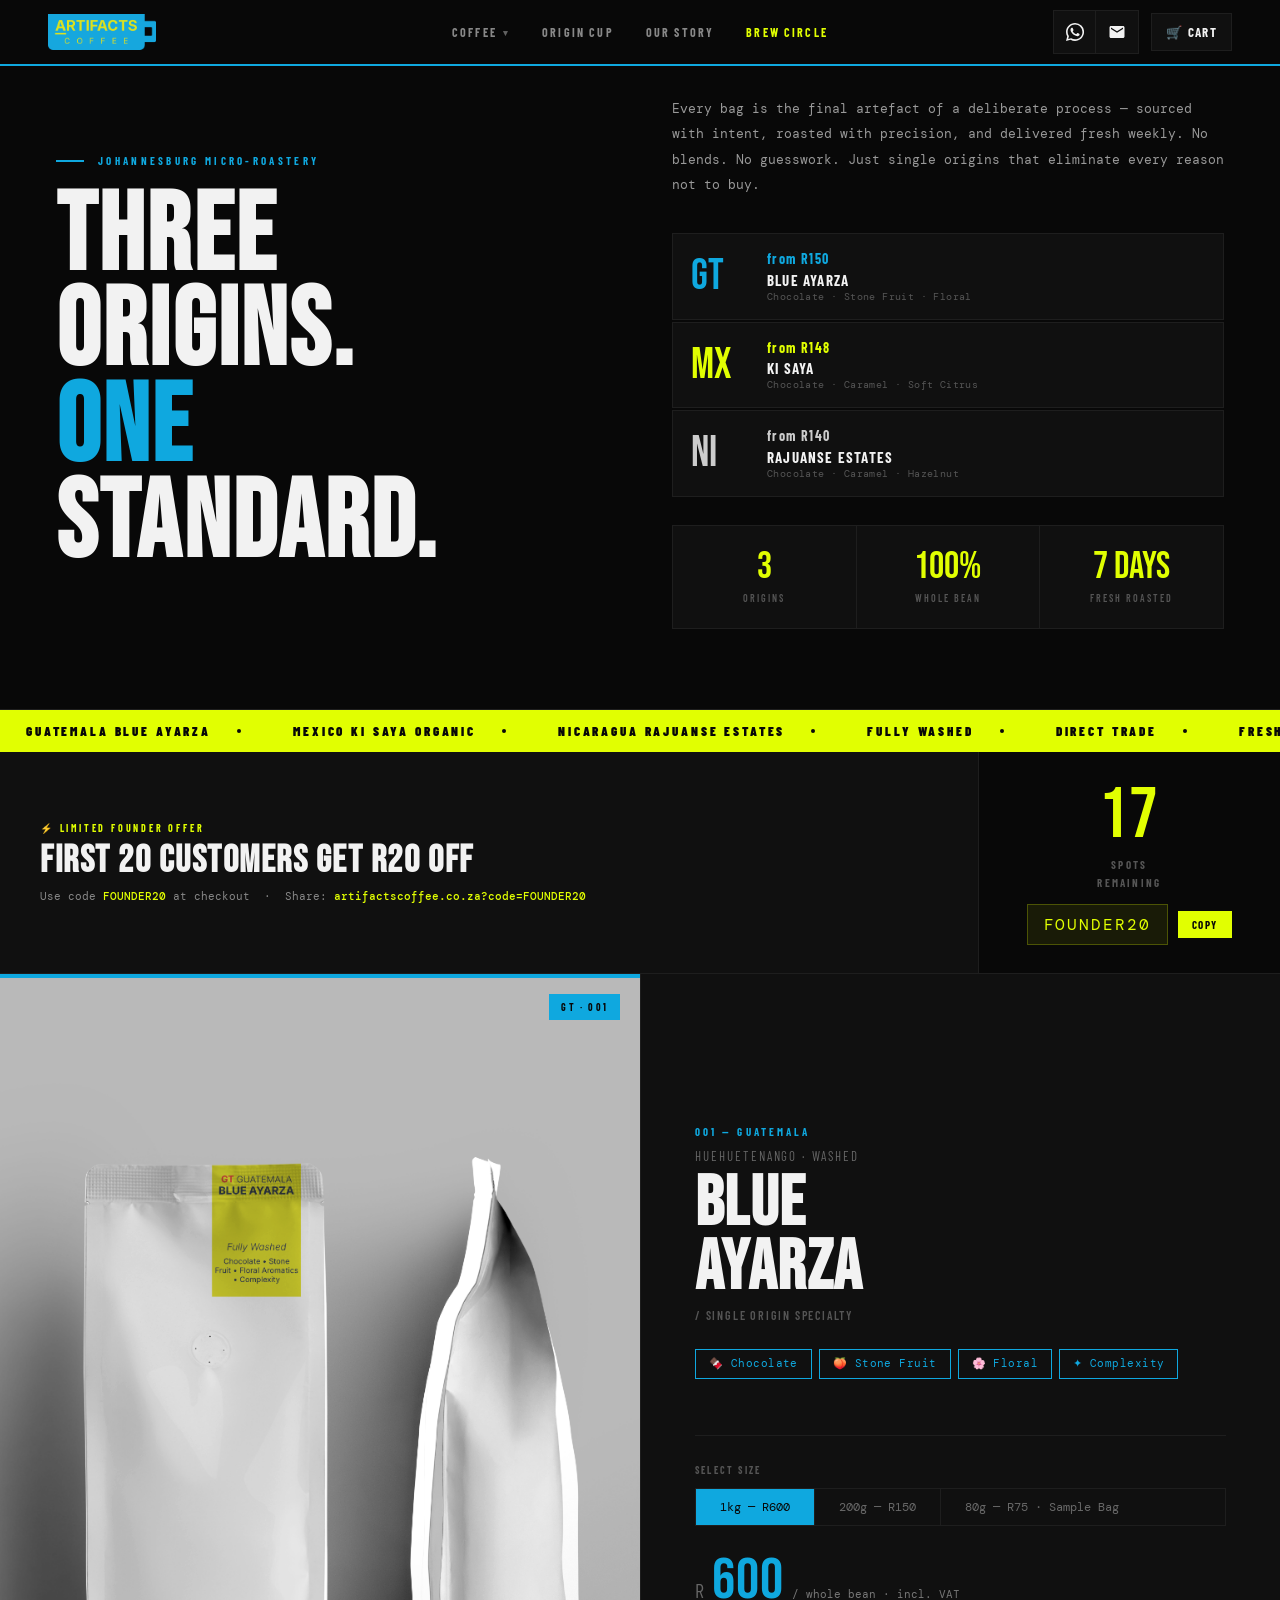
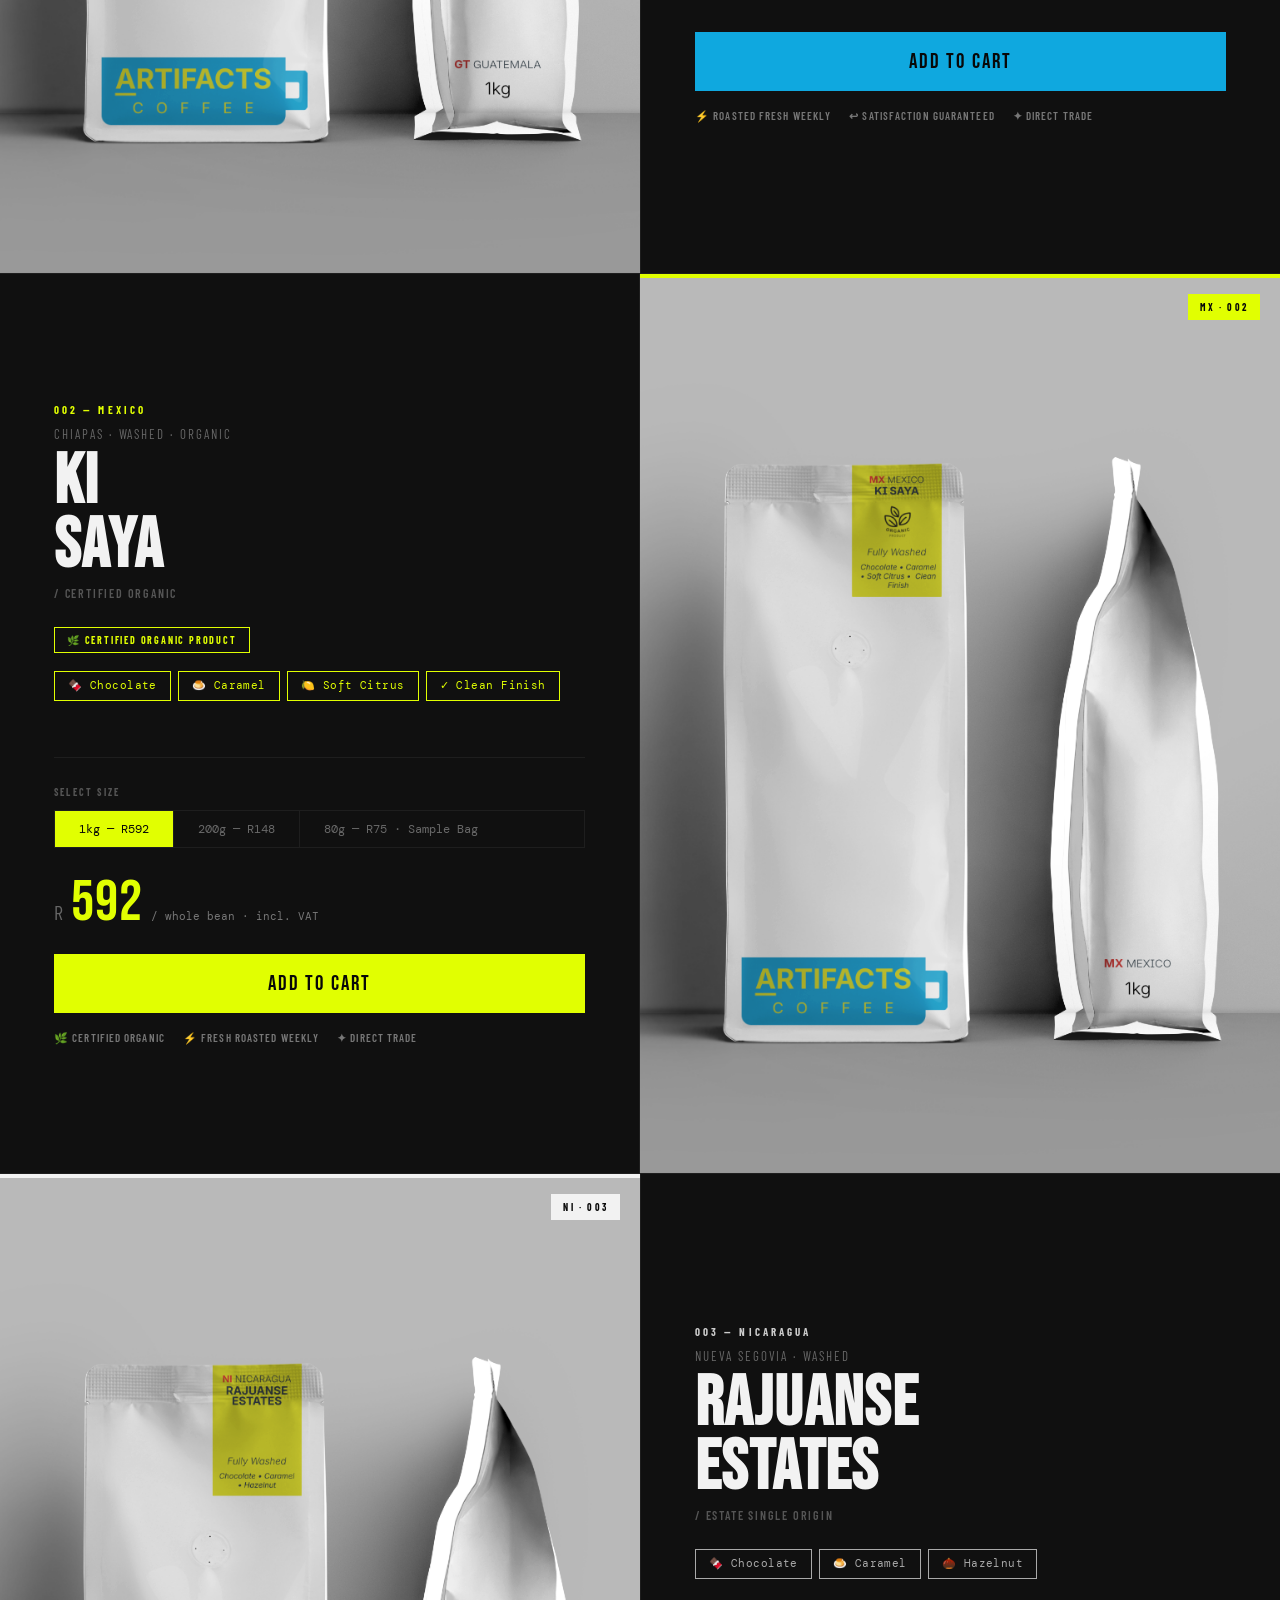
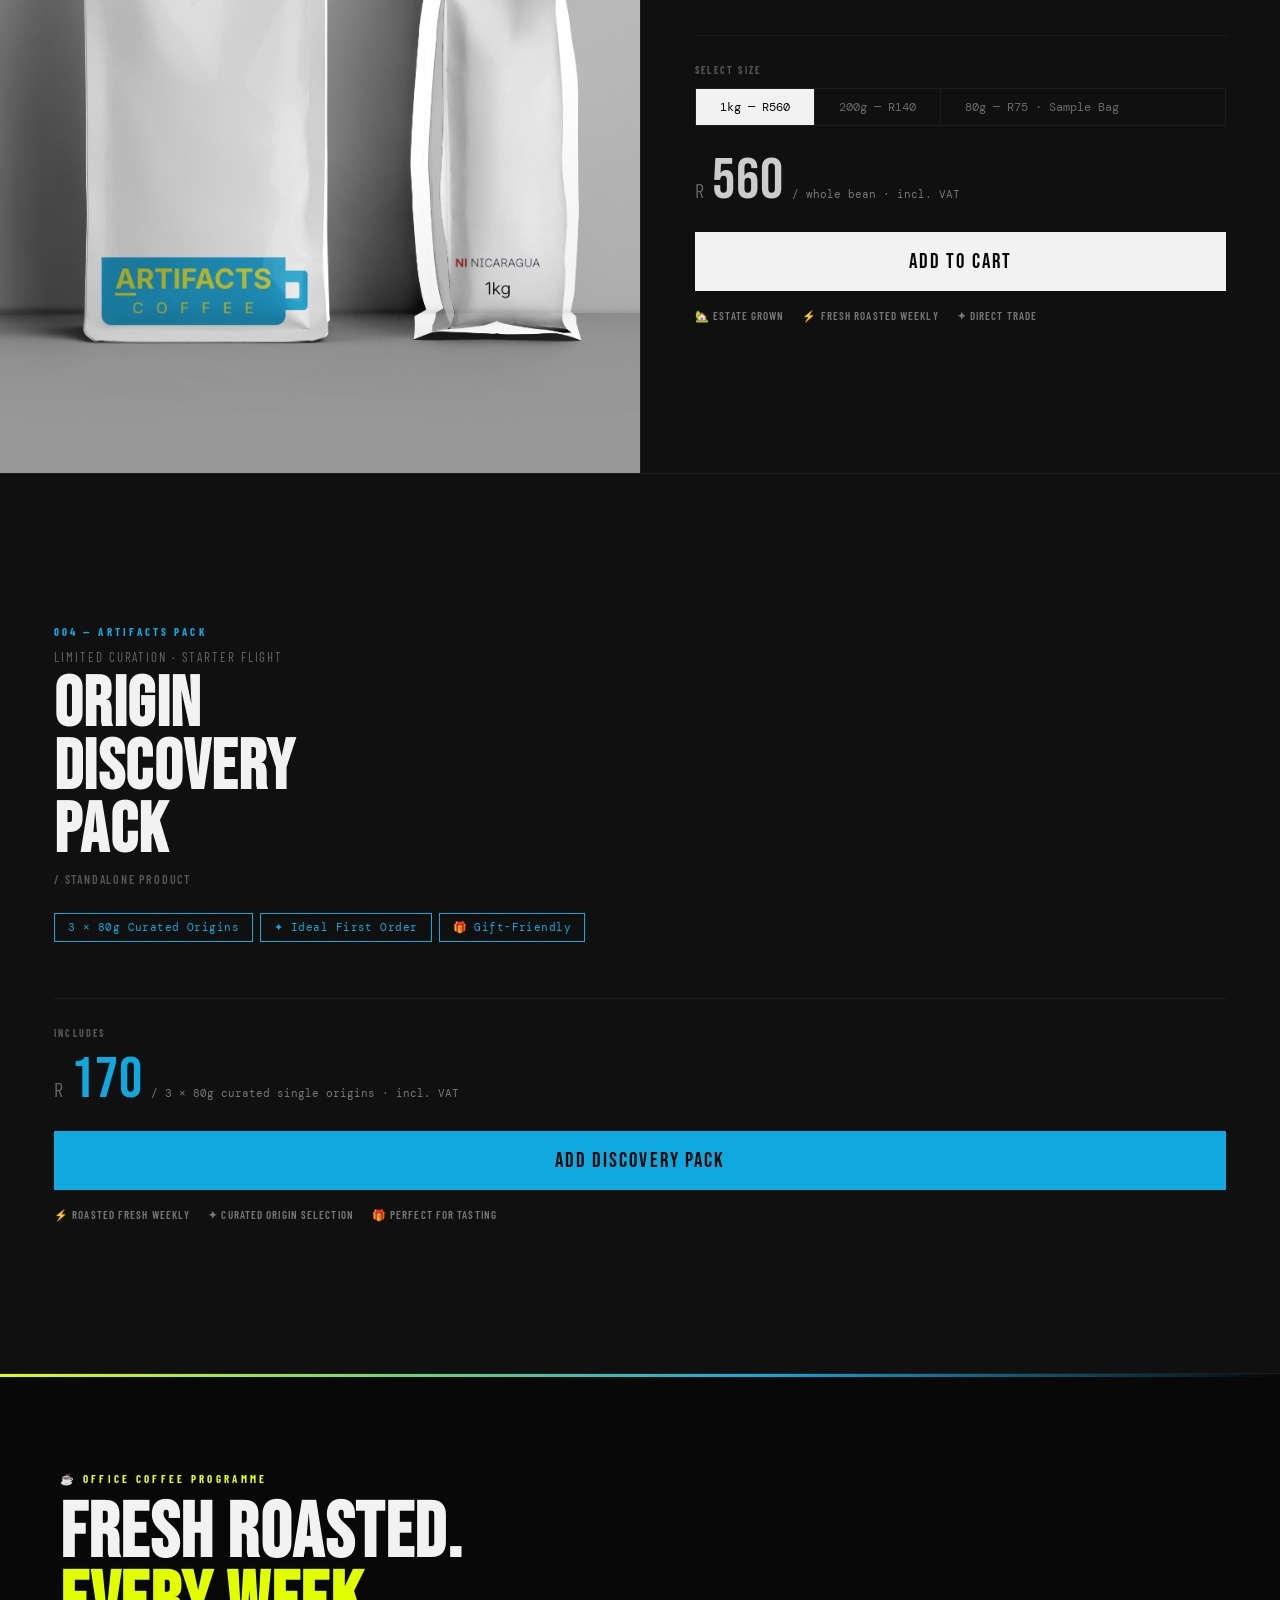
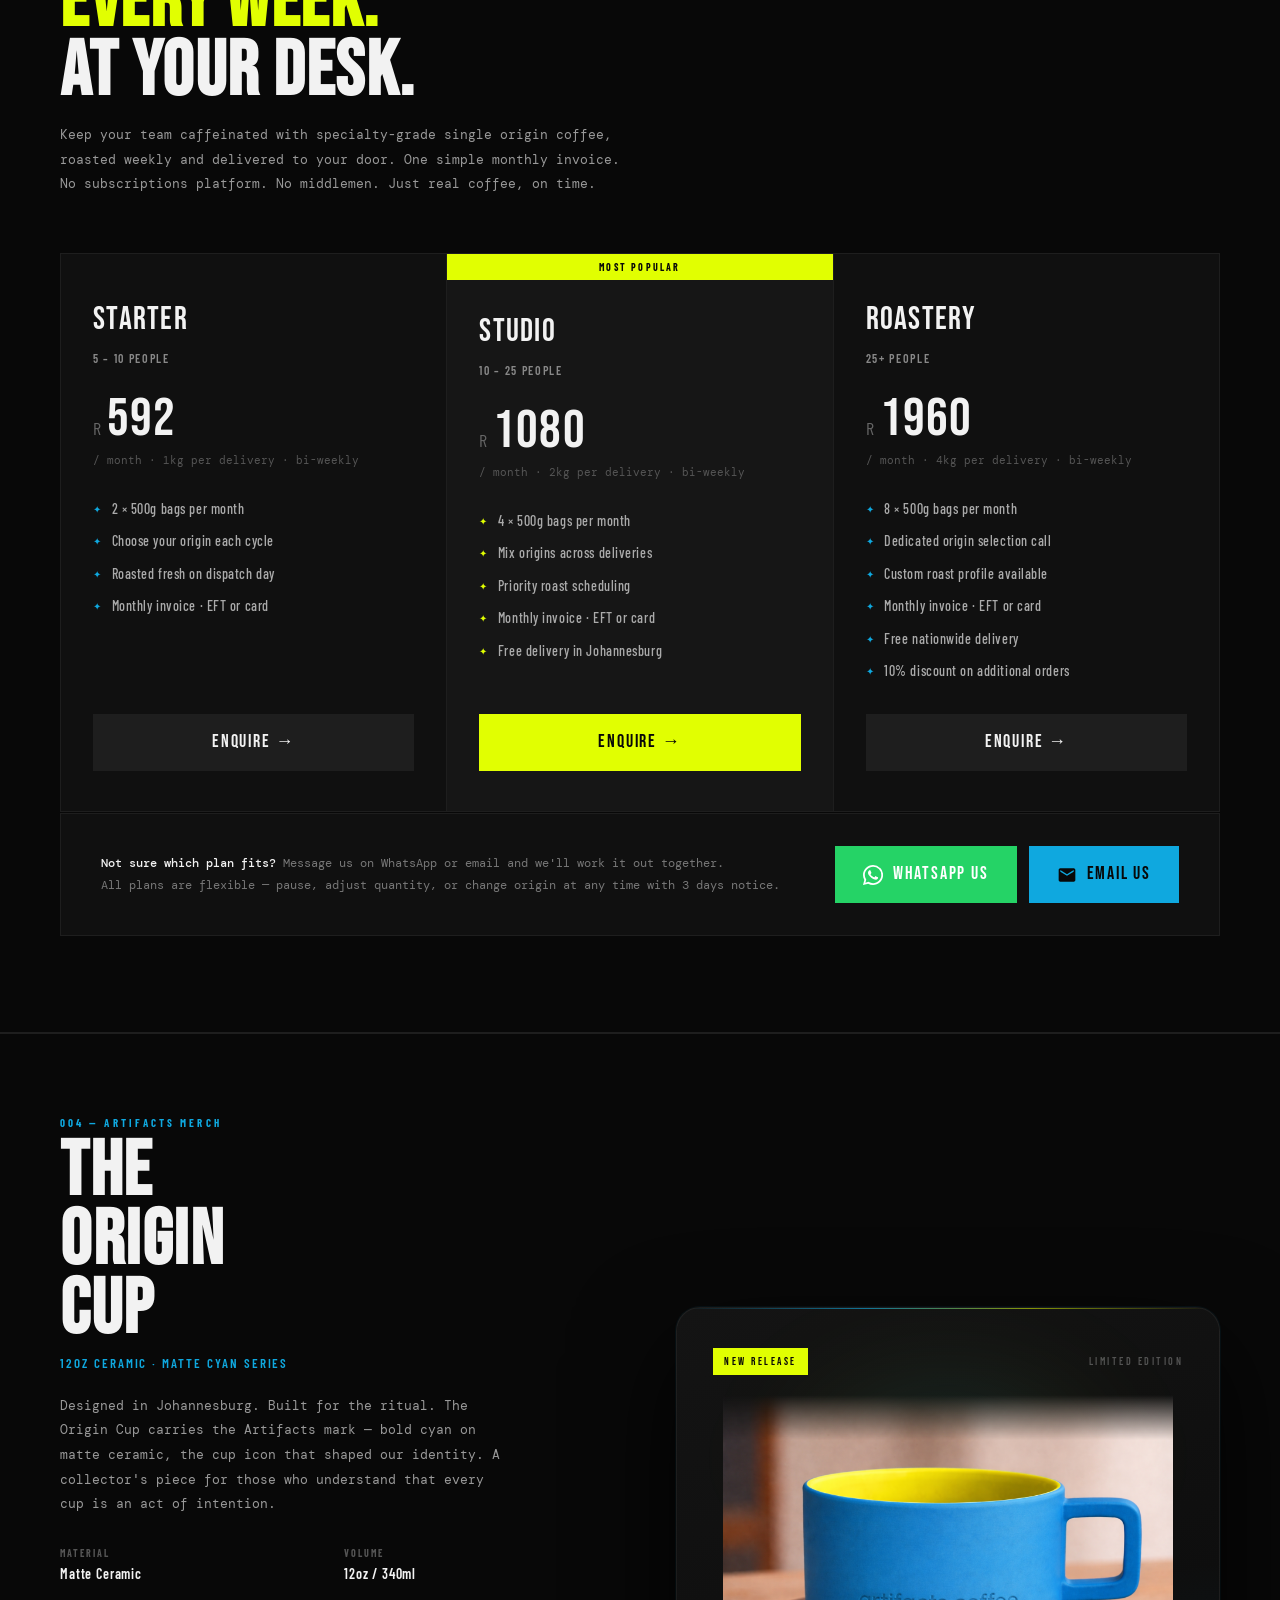
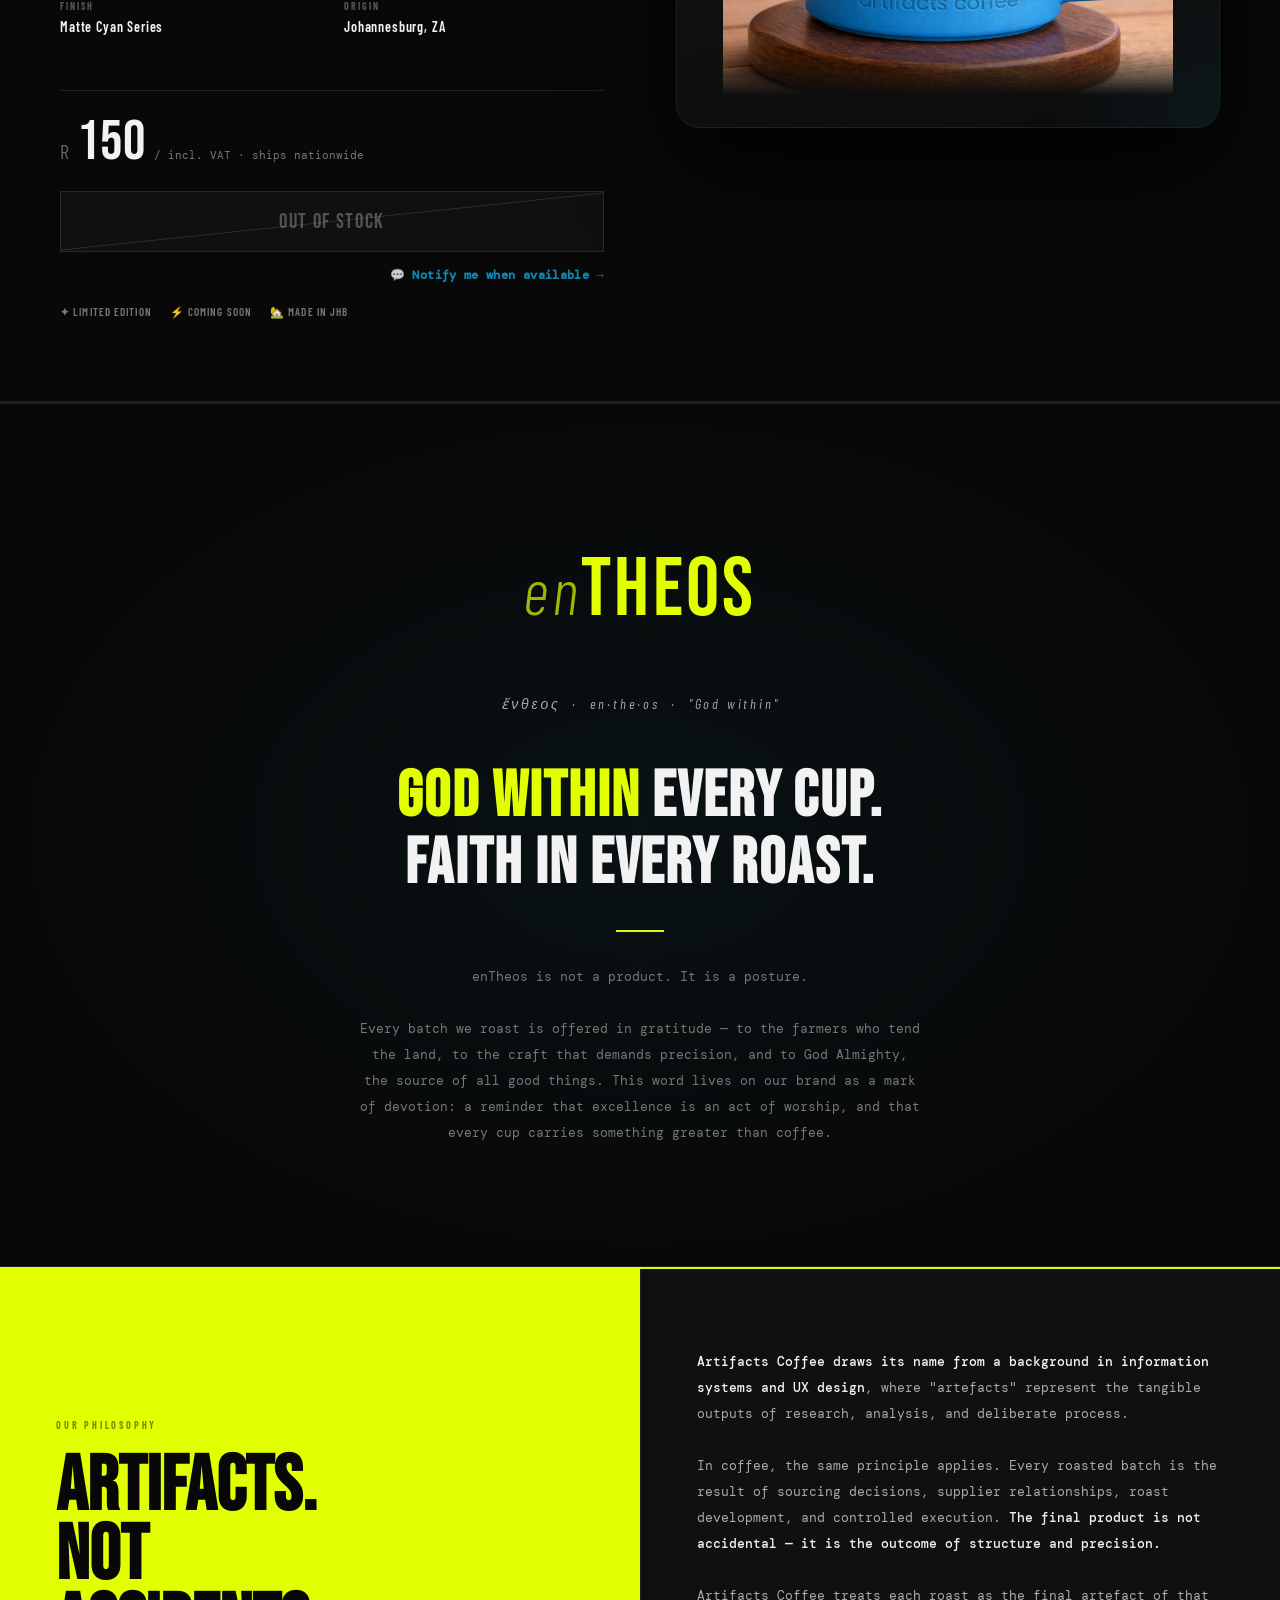
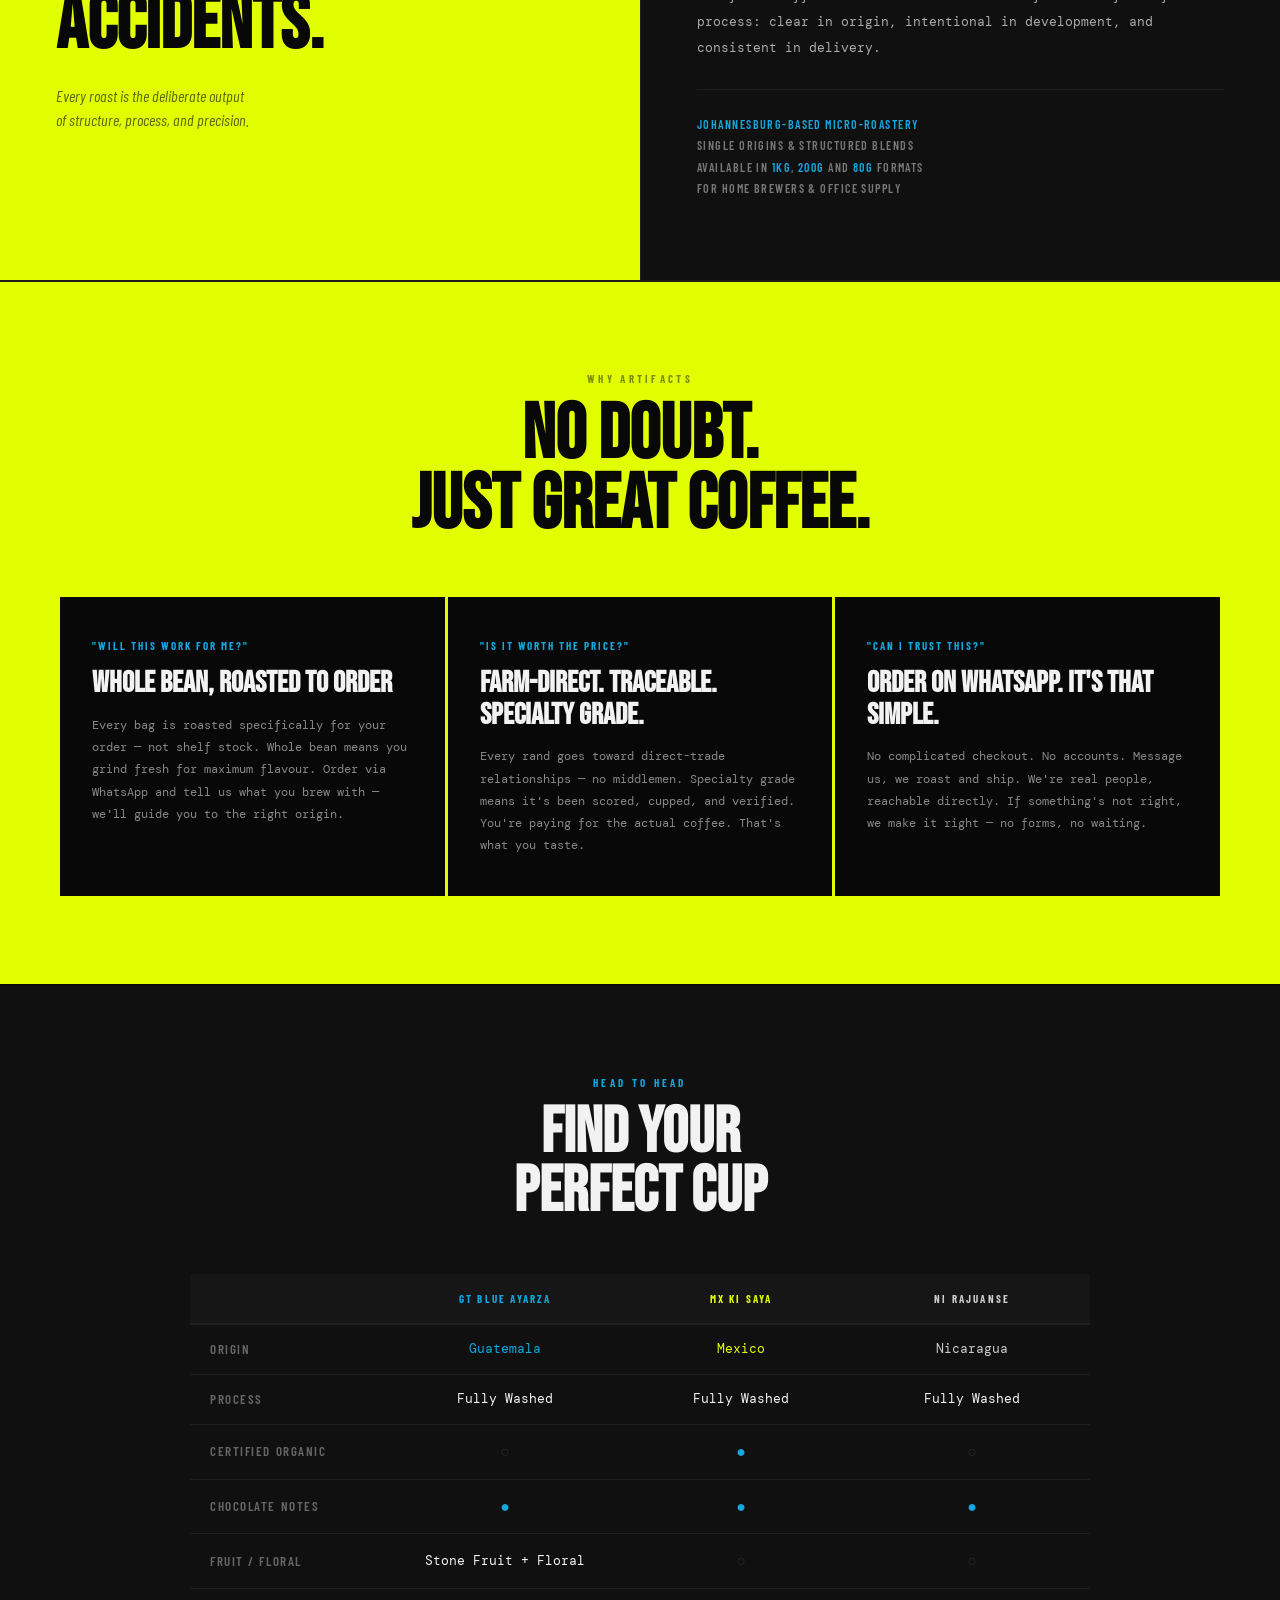
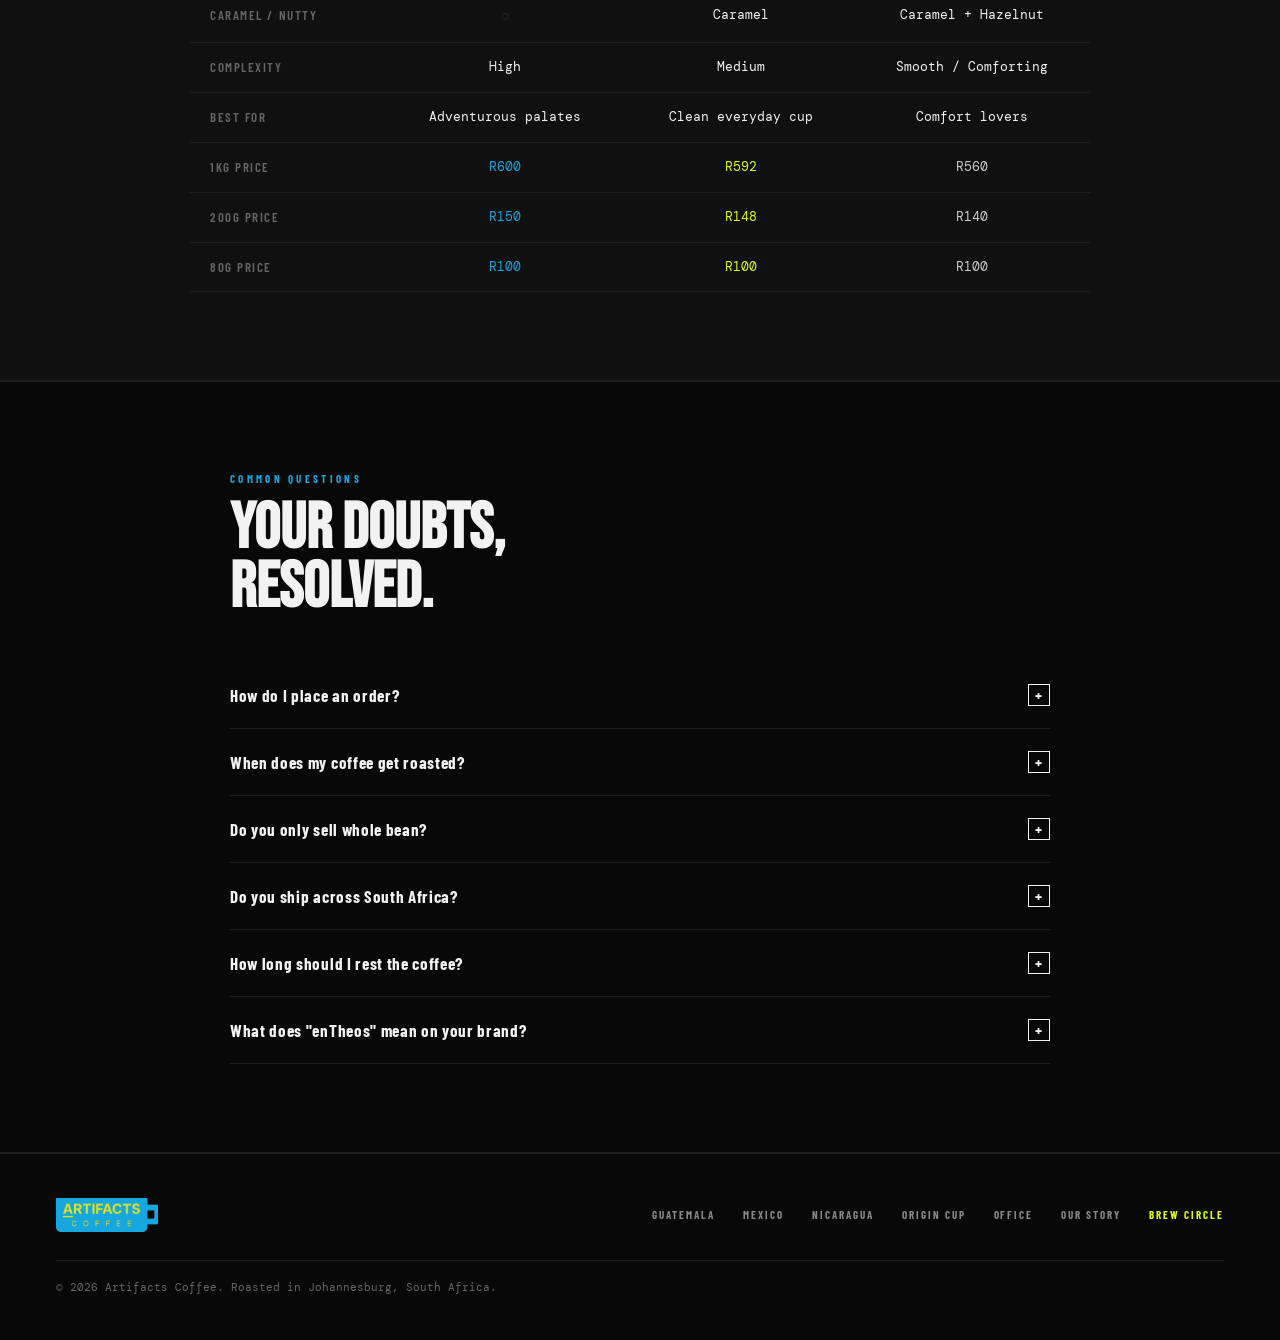
==== index.html @ fb53d237 "Add Coffee nav dropdown, Group origins, office, and discovery under Coffee; add office email button;" ====
<!DOCTYPE html>
<html lang="en">
<head>
<meta charset="UTF-8">
<meta name="viewport" content="width=device-width, initial-scale=1.0">
<meta name="color-scheme" content="dark">
<title>Artifacts Coffee — Johannesburg Micro-Roastery</title>
<meta name="description" content="Artifacts Coffee: Johannesburg Micro-Roastery. Sourced with intent, roasted with precision. High-quality single-origin coffee beans, roasted fresh weekly.">
<meta name="keywords" content="Artifacts Coffee, Johannesburg, coffee roastery, single origin, whole bean coffee, fresh roasted, micro-roastery, enTheos">
<meta name="author" content="Artifacts Coffee">
<meta name="google-site-verification" content="WEVZtZE48-DfbVH8mQdiC11qw4_xVBIBFynPbkjzpUA" />

<!-- Open Graph / Facebook -->
<meta property="og:type" content="website">
<meta property="og:url" content="https://artifactscoffee.co.za/">
<meta property="og:title" content="Artifacts Coffee — Johannesburg Micro-Roastery">
<meta property="og:description" content="Artifacts Coffee: Johannesburg Micro-Roastery. Sourced with intent, roasted with precision. High-quality single-origin coffee beans, roasted fresh weekly.">
<meta property="og:image" content="https://artifactscoffee.co.za/images/logo.png">

<!-- Twitter -->
<meta property="twitter:card" content="summary_large_image">
<meta property="twitter:url" content="https://artifactscoffee.co.za/">
<meta property="twitter:title" content="Artifacts Coffee — Johannesburg Micro-Roastery">
<meta property="twitter:description" content="Artifacts Coffee: Johannesburg Micro-Roastery. Sourced with intent, roasted with precision. High-quality single-origin coffee beans, roasted fresh weekly.">
<meta property="twitter:image" content="https://artifactscoffee.co.za/images/logo.png">

<link rel="icon" href="images/favicon.ico" type="image/x-icon">
<link rel="apple-touch-icon" href="images/apple-touch-icon.png">
<script defer src="https://identity.netlify.com/v1/netlify-identity-widget.js"></script>
<link rel="preconnect" href="https://fonts.googleapis.com">
<link rel="preconnect" href="https://fonts.gstatic.com" crossorigin>
<link rel="preload" as="style" href="https://fonts.googleapis.com/css2?family=Bebas+Neue&family=DM+Mono:wght@300;400;500&family=Barlow+Condensed:ital,wght@0,400;0,600;0,700;0,900;1,400&display=swap">
<link href="https://fonts.googleapis.com/css2?family=Bebas+Neue&family=DM+Mono:wght@300;400;500&family=Barlow+Condensed:ital,wght@0,400;0,600;0,700;0,900;1,400&display=swap" rel="stylesheet" media="print" onload="this.media='all'">
<noscript>
  <link href="https://fonts.googleapis.com/css2?family=Bebas+Neue&family=DM+Mono:wght@300;400;500&family=Barlow+Condensed:ital,wght@0,400;0,600;0,700;0,900;1,400&display=swap" rel="stylesheet">
</noscript>
<style>
  :root {
    color-scheme: only dark;
    --cyan: #0FA8DF;
    --yellow: #E1FF01;
    --black: #080808;
    --off: #101010;
    --mid: #161616;
    --border: #1E1E1E;
    --white: #F2F2F2;
    --muted: #888;
  }
  *, *::before, *::after { box-sizing: border-box; margin: 0; padding: 0; }
  html { scroll-behavior: smooth; background: var(--black); }
  [id] { scroll-margin-top: 76px; }
  body {
    background: var(--black);
    color: var(--white);
    font-family: 'DM Mono', monospace;
    font-size: 13px;
    line-height: 1.6;
    overflow-x: hidden;
  }
  img, .p-close, .p-bag, .ticker, .hstat-n,
  .sel-y, .btn-y, .mx-theme .p-accent, .mx-theme .p-code,
  .phil-left, .obj-section, .cup-badge-new, .mob-wa,
  .office-plan.featured::before, .office-plan.featured .office-cta,
  .founder-copy-btn, .founder-counter, .founder-code {
    forced-color-adjust: none;
  }

  /* ── NAV ── */
  nav {
    position: fixed; top: 0; z-index: 300;width: 100%;
    background: var(--black);
    border-bottom: 2px solid var(--cyan);
    display: grid; grid-template-columns: 1fr auto 1fr; align-items: center;
    padding: 0 48px; height: 66px;
  }
  .nav-logo { display: flex; align-items: center; text-decoration: none; }
  .nav-logo img { height: 36px; display: block; }
  .nav-links {
    display: flex; align-items: center; gap: 32px; list-style: none;
    font-family: 'Barlow Condensed', sans-serif;
    font-weight: 700; font-size: 12px;
    letter-spacing: 0.18em; text-transform: uppercase;
    justify-self: center;
  }
  .nav-links > li { display: flex; align-items: center; height: 100%; }
  .nav-links > li > a,
  .nav-links > li > .nav-dropdown { display: flex; align-items: center; height: 100%; }
  .nav-links a { color: var(--muted); text-decoration: none; transition: color 0.2s; outline: none; line-height: 1; }
  .nav-links a:hover, .nav-links a:focus { color: var(--yellow); }
  .nav-links a:focus-visible { outline: 2px solid var(--cyan); outline-offset: 4px; }
  .nav-dropdown { position: relative; }
  .nav-dropdown-trigger {
    color: var(--muted); background: none; border: none; cursor: pointer;
    font-family: 'Barlow Condensed', sans-serif;
    font-weight: 700; font-size: 12px;
    letter-spacing: 0.18em; text-transform: uppercase;
    padding: 0; margin: 0; line-height: 1;
    display: inline-flex; align-items: center; gap: 6px;
    transition: color 0.2s; outline: none;
    height: 100%;
  }
  .nav-dropdown-trigger:hover, .nav-dropdown-trigger:focus,
  .nav-dropdown.open .nav-dropdown-trigger { color: var(--yellow); }
  .nav-dropdown-trigger:focus-visible { outline: 2px solid var(--cyan); outline-offset: 4px; }
  .nav-dropdown-caret { font-size: 9px; opacity: 0.7; transition: transform 0.2s; }
  .nav-dropdown.open .nav-dropdown-caret { transform: rotate(180deg); }
  .nav-dropdown-menu {
    position: absolute; top: calc(100% + 14px); left: 50%;
    transform: translateX(-50%) translateY(6px);
    list-style: none; min-width: 196px;
    background: var(--off); border: 1px solid var(--border);
    padding: 8px 0; margin: 0;
    opacity: 0; visibility: hidden; pointer-events: none;
    transition: opacity 0.2s, visibility 0.2s, transform 0.2s;
    z-index: 400;
  }
  .nav-dropdown-menu::before {
    content: ''; position: absolute; top: -7px; left: 50%;
    transform: translateX(-50%) rotate(45deg);
    width: 12px; height: 12px; background: var(--off);
    border-left: 1px solid var(--border); border-top: 1px solid var(--border);
  }
  .nav-dropdown:hover .nav-dropdown-menu,
  .nav-dropdown:focus-within .nav-dropdown-menu,
  .nav-dropdown.open .nav-dropdown-menu {
    opacity: 1; visibility: visible; pointer-events: auto;
    transform: translateX(-50%) translateY(0);
  }
  .nav-dropdown-menu a {
    display: block; padding: 10px 20px;
    font-family: 'Barlow Condensed', sans-serif;
    font-weight: 600; font-size: 12px;
    letter-spacing: 0.14em; text-transform: uppercase;
    color: var(--muted); white-space: nowrap;
  }
  .nav-dropdown-menu a:hover, .nav-dropdown-menu a:focus { color: var(--yellow); background: rgba(255,255,255,0.03); }
  
  .nav-right { display: flex; align-items: center; gap: 12px; justify-self: end; }
  
  .nav-cart-btn {
    background: var(--off); border: 1px solid var(--border);
    color: var(--white); padding: 10px 14px;
    font-family: 'Barlow Condensed', sans-serif;
    font-weight: 700; font-size: 13px;
    letter-spacing: 0.1em; text-transform: uppercase;
    cursor: pointer; display: flex; align-items: center; gap: 8px;
    transition: all 0.2s; position: relative;
    outline: none;
  }
  .nav-cart-btn:hover, .nav-cart-btn:focus { border-color: var(--cyan); color: var(--cyan); }
  .nav-cart-btn:focus-visible { outline: 2px solid var(--cyan); outline-offset: 4px; }
  .cart-badge {
    background: var(--cyan); color: var(--black);
    font-size: 10px; padding: 2px 6px; border-radius: 10px;
    min-width: 18px; text-align: center;
  }

  .nav-contact-group { display: flex; align-items: center; gap: 0; background: var(--border); border: 1px solid var(--border); }
  .nav-contact-btn {
    display: flex; align-items: center; justify-content: center; width: 42px; height: 42px;
    background: var(--off); color: var(--white);
    text-decoration: none; cursor: pointer; transition: all 0.2s; outline: none;
  }
  .nav-contact-btn svg { width: 18px; height: 18px; fill: currentColor; }
  .nav-contact-btn.wa:hover, .nav-contact-btn.wa:focus { background: #25D366; color: white; }
  .nav-contact-btn.mail:hover, .nav-contact-btn.mail:focus { background: var(--cyan); color: white; }
  .nav-contact-btn:focus-visible { outline: 2px solid var(--cyan); outline-offset: -2px; z-index: 1; }
  .nav-contact-btn:not(:last-child) { border-right: 1px solid var(--border); }

  /* ── HERO ── */
  .hero {
    padding: 96px 56px 80px;
    display: grid; grid-template-columns: 1fr 1fr;
    gap: 64px; align-items: center;
    border-bottom: 1px solid var(--border);
  }
  .hero-kicker {
    font-family: 'Barlow Condensed', sans-serif;
    font-size: 11px; font-weight: 700;
    letter-spacing: 0.3em; text-transform: uppercase;
    color: var(--cyan); margin-bottom: 20px;
    display: flex; align-items: center; gap: 14px;
  }
  .hero-kicker::before { content:''; width:28px; height:2px; background:var(--cyan); }
  .hero-title {
    font-family: 'Bebas Neue', sans-serif;
    font-size: clamp(68px, 8.5vw, 128px);
    line-height: 0.88; letter-spacing: 0.02em; margin-bottom: 0;
  }
  .hero-title em { color: var(--cyan); font-style: normal; }
  .hero-right { padding-bottom: 6px; }
  .hero-desc { font-size: 13px; color: #999; line-height: 1.95; margin-bottom: 36px; }
  .hero-stats {
    display: grid; grid-template-columns: repeat(3,1fr);
    gap: 1px; background: var(--border); border: 1px solid var(--border);
  }
  .hstat {
    background: var(--off); padding: 22px 16px; text-align: center;
  }
  .hstat-n {
    font-family: 'Bebas Neue', sans-serif;
    font-size: 38px; color: var(--yellow); line-height: 1; margin-bottom: 4px;
  }
  .hstat-l {
    font-family: 'Barlow Condensed', sans-serif;
    font-size: 10px; font-weight: 600;
    letter-spacing: 0.2em; text-transform: uppercase; color: #555;
  }

  /* ── TICKER ── */
  .ticker {
    background: var(--yellow); color: var(--black);
    padding: 11px 0; overflow: hidden;
  }
  .ticker-inner {
    display: flex; animation: tick 24s linear infinite; width: max-content;
  }
  .titem {
    font-family: 'Barlow Condensed', sans-serif;
    font-weight: 900; font-size: 13px;
    letter-spacing: 0.22em; text-transform: uppercase;
    padding: 0 26px; white-space: nowrap;
    display: flex; align-items: center; gap: 26px;
  }
  .tdot { width: 4px; height: 4px; background: var(--black); border-radius: 50%; }
  @keyframes tick { 0%{transform:translateX(0)} 100%{transform:translateX(-50%)} }

  /* ── PRODUCT SECTION ── */
  .product-section {
    display: flex;
    flex-direction: row;
    align-items: stretch; 
    width: 100%;
    min-height: 100vh;
    overflow: hidden;
    background-color: var(--black); 
    border-bottom: 1px solid var(--border);
  }
  .product-section.flip { flex-direction: row-reverse; }

  .p-visual { flex: 0 0 50%; position: relative; overflow: hidden; display: flex; align-items: center; justify-content: center; padding: 0; background: #0c0c0c; min-height: 560px; }
  .p-close { position: absolute; inset: 0; background-size: cover; background-position: center top; opacity: 1; transition: opacity 0.5s ease; }
  .p-bag { position: relative; z-index: 3; width: 100%; max-height: 420px; object-fit: contain; filter: drop-shadow(0 24px 70px rgba(0,0,0,0.7)); animation: float 7s ease-in-out infinite; transition: opacity 0.4s; }
  @keyframes float { 0%,100%{transform:translateY(0)} 50%{transform:translateY(-13px)} }
  .p-visual:hover .p-bag { opacity: 0.08; }
  .p-visual:hover .p-close { opacity: 1; }

  .p-accent { position:absolute; top:0; left:0; right:0; height:4px; z-index:5; }
  .p-code { position: absolute; top: 20px; right: 20px; z-index: 5; font-family: 'Barlow Condensed', sans-serif; font-size: 10px; font-weight: 700; letter-spacing: 0.22em; text-transform: uppercase; padding: 5px 12px; }
  .p-hover-hint { position: absolute; bottom: 20px; left: 50%; transform: translateX(-50%); z-index: 5; font-family: 'Barlow Condensed', sans-serif; font-size: 11px; font-weight: 700; letter-spacing: 0.18em; text-transform: uppercase; color: rgba(255,255,255,0.55); white-space: nowrap; transition: color 0.3s; background: rgba(0,0,0,0.45); padding: 6px 14px; border: 1px solid rgba(255,255,255,0.15); }
  .p-visual:hover .p-hover-hint { color: rgba(255,255,255,0.9); }

  .gt-theme .p-accent { background: var(--cyan); }
  .gt-theme .p-code { background: var(--cyan); color: var(--black); }
  .mx-theme .p-accent { background: var(--yellow); }
  .mx-theme .p-code { background: var(--yellow); color: var(--black); }
  .ni-theme .p-accent { background: var(--white); }
  .ni-theme .p-code { background: var(--white); color: var(--black); }

  .p-info { flex: 0 0 50%; padding: 64px 54px; background: var(--off); border-left: 1px solid var(--border); display: flex; flex-direction: column; justify-content: center; }
  .product-section.flip .p-info { border-left: none; border-right: 1px solid var(--border); }
  .p-num { font-family: 'Barlow Condensed', sans-serif; font-size: 11px; font-weight: 700; letter-spacing: 0.28em; text-transform: uppercase; margin-bottom: 6px; }
  .p-country { font-family: 'Barlow Condensed', sans-serif; font-size: 13px; letter-spacing: 0.15em; text-transform: uppercase; color: #666; margin-bottom: 6px; }
  .p-name { font-family: 'Bebas Neue', sans-serif; font-size: clamp(54px, 5.5vw, 82px); line-height: 0.9; letter-spacing: 0.02em; margin-bottom: 6px; }
  .p-sub { font-family: 'Barlow Condensed', sans-serif; font-size: 12px; font-weight: 600; letter-spacing: 0.15em; text-transform: uppercase; color: #555; margin-bottom: 24px; }
  .organic-tag { display: inline-flex; align-items: center; gap: 6px; border: 1px solid var(--yellow); color: var(--yellow); font-family: 'Barlow Condensed', sans-serif; font-size: 10px; font-weight: 700; letter-spacing: 0.18em; text-transform: uppercase; padding: 4px 12px; margin-bottom: 18px; width: fit-content; }
  .pills { display: flex; flex-wrap: wrap; gap: 7px; margin-bottom: 30px; }
  .pill { border: 1px solid; font-family: 'DM Mono', monospace; font-size: 11px; letter-spacing: 0.04em; padding: 5px 13px; }
  .pill-c { border-color: var(--cyan); color: var(--cyan); }
  .pill-y { border-color: var(--yellow); color: var(--yellow); }
  .pill-w { border-color: #aaa; color: #aaa; }

  .divider { width:100%; height:1px; background:var(--border); margin: 26px 0; }
  .sz-label { font-family: 'Barlow Condensed', sans-serif; font-size: 10px; font-weight: 700; letter-spacing: 0.22em; text-transform: uppercase; color: #555; display: block; margin-bottom: 10px; }
  .sz-toggle { display: inline-flex; border: 1px solid var(--border); margin-bottom: 26px; }
  .sz-btn { background: transparent; border: none; border-right: 1px solid var(--border); color: #696969; font-family: 'DM Mono', monospace; font-size: 12px; padding: 10px 24px; cursor: pointer; transition: all 0.2s; }
  .sz-btn:last-child { border-right: none; }
  .sz-btn:hover:not(.sel) { color: var(--white); }
  .sel-c { background: var(--cyan); color: var(--black); }
  .sel-y { background: var(--yellow); color: var(--black); }
  .sel-w { background: var(--white); color: var(--black); }
  .mx-theme .sz-btn:hover,
  .mx-theme .sz-btn:focus-visible,
  .mx-theme .sz-btn:active { background: var(--yellow); color: var(--black) !important; }
  .mx-theme .sz-btn.sel-y { background: var(--yellow); color: var(--black); }
  .ni-theme .sz-btn:hover,
  .ni-theme .sz-btn:focus-visible,
  .ni-theme .sz-btn:active { background: var(--white); color: var(--black) !important; }
  .ni-theme .sz-btn.sel-w { background: var(--white); color: var(--black); }
  .mx-theme .order-btn.btn-y:hover,
  .mx-theme .order-btn.btn-y:focus-visible,
  .mx-theme .order-btn.btn-y:active { background: var(--yellow); color: var(--black); opacity: 1; transform: none; }
  .ni-theme .order-btn.btn-w:hover,
  .ni-theme .order-btn.btn-w:focus-visible,
  .ni-theme .order-btn.btn-w:active:not(.in-cart) { background: var(--white); color: var(--black); opacity: 1; transform: none; }
  .ni-theme .order-btn.btn-w.in-cart { background: var(--cyan); color: var(--black); opacity: 1; transform: none; }
  .gt-theme .order-btn.btn-c:hover,
  .gt-theme .order-btn.btn-c:focus-visible,
  .gt-theme .order-btn.btn-c:active:not(.in-cart) { background: var(--cyan); color: var(--black); opacity: 1; transform: none; }
  .gt-theme .order-btn.btn-c.in-cart { background: var(--cyan); color: var(--black); opacity: 1; transform: none; }

  .price-row { display: flex; align-items: baseline; gap: 8px; margin-bottom: 22px; }
  .p-curr { font-family:'Barlow Condensed',sans-serif; font-size:20px; color:#666; }
  .p-amount { font-family: 'Bebas Neue', sans-serif; font-size: 58px; line-height: 1; letter-spacing: 0.02em; }
  .p-note { font-size: 11px; color: #777; }

  .order-btn { display: flex; align-items: center; justify-content: center; gap: 11px; width: 100%; padding: 17px 32px; border: none; cursor: pointer; font-family: 'Bebas Neue', sans-serif; font-size: 21px; letter-spacing: 0.1em; text-decoration: none; transition: all 0.22s; }
  .order-btn:hover { opacity: 0.85; transform: translateY(-2px); }
  .btn-c { background: var(--cyan); color: var(--black); }
  .btn-y { background: var(--yellow); color: var(--black); }
  .btn-w { background: var(--white); color: var(--black); }

  .trust-row { display: flex; gap: 18px; margin-top: 16px; flex-wrap: wrap; }
  .titem-sm { font-family: 'Barlow Condensed', sans-serif; font-size: 11px; font-weight: 600; letter-spacing: 0.1em; text-transform: uppercase; color: #777; }

  .hero-origins { display: flex; flex-direction: column; gap: 2px; margin-bottom: 28px; }
  .hero-origin-card { display: grid; grid-template-columns: 60px 1fr; grid-template-rows: auto auto auto; align-items: center; gap: 0 16px; padding: 14px 18px; background: var(--off); border: 1px solid var(--border); text-decoration: none; transition: border-color 0.2s, background 0.2s; cursor: pointer; }
  .hero-origin-card:hover, .hero-origin-card:focus { background: var(--mid); border-color: #444; }
  .hero-origin-card:focus-visible { outline: 2px solid var(--cyan); outline-offset: 4px; }
  .hero-origin-card[href="#mx"]:hover,
  .hero-origin-card[href="#mx"]:active,
  .hero-origin-card[href="#mx"]:focus-visible { background: var(--yellow); border-color: var(--yellow); }
  .hero-origin-card[href="#mx"]:hover .hoc-code,
  .hero-origin-card[href="#mx"]:hover .hoc-price,
  .hero-origin-card[href="#mx"]:hover .hoc-name,
  .hero-origin-card[href="#mx"]:hover .hoc-notes,
  .hero-origin-card[href="#mx"]:active .hoc-code,
  .hero-origin-card[href="#mx"]:active .hoc-price,
  .hero-origin-card[href="#mx"]:active .hoc-name,
  .hero-origin-card[href="#mx"]:active .hoc-notes,
  .hero-origin-card[href="#mx"]:focus-visible .hoc-code,
  .hero-origin-card[href="#mx"]:focus-visible .hoc-price,
  .hero-origin-card[href="#mx"]:focus-visible .hoc-name,
  .hero-origin-card[href="#mx"]:focus-visible .hoc-notes { color: var(--black) !important; }
  .hero-origin-card[href="#ni"]:hover,
  .hero-origin-card[href="#ni"]:active,
  .hero-origin-card[href="#ni"]:focus-visible { background: var(--white); border-color: var(--white); }
  .hero-origin-card[href="#ni"]:hover .hoc-code,
  .hero-origin-card[href="#ni"]:hover .hoc-price,
  .hero-origin-card[href="#ni"]:hover .hoc-name,
  .hero-origin-card[href="#ni"]:hover .hoc-notes,
  .hero-origin-card[href="#ni"]:active .hoc-code,
  .hero-origin-card[href="#ni"]:active .hoc-price,
  .hero-origin-card[href="#ni"]:active .hoc-name,
  .hero-origin-card[href="#ni"]:active .hoc-notes,
  .hero-origin-card[href="#ni"]:focus-visible .hoc-code,
  .hero-origin-card[href="#ni"]:focus-visible .hoc-price,
  .hero-origin-card[href="#ni"]:focus-visible .hoc-name,
  .hero-origin-card[href="#ni"]:focus-visible .hoc-notes { color: var(--black) !important; }
  .hoc-code { font-family: 'Bebas Neue', sans-serif; font-size: 43.195px; line-height: 0.9; grid-row: 1 / 4; align-self: center; }
  .hoc-price { font-family: 'Barlow Condensed', sans-serif; font-weight: 700; font-size: 14px; letter-spacing: 0.1em; grid-column: 2; grid-row: 1; align-self: flex-end; }
  .hoc-name { font-family: 'Barlow Condensed', sans-serif; font-weight: 700; font-size: 15px; letter-spacing: 0.08em; text-transform: uppercase; color: var(--white); grid-column: 2; grid-row: 2; line-height: 1.2; }
  .hoc-notes { font-family: 'DM Mono', monospace; font-size: 10px; color: #555; letter-spacing: 0.04em; grid-column: 2; grid-row: 3; }

  /* ── SECTIONS ── */
  .entheos-section { background: var(--black); border-top: 1px solid var(--border); border-bottom: 1px solid var(--border); padding: 120px 60px; text-align: center; position: relative; overflow: hidden; }
  .entheos-bg { position: absolute; inset: 0; background: radial-gradient(ellipse at center, rgba(15,168,223,0.06) 0%, transparent 70%); pointer-events: none; }
  .entheos-cross { position: absolute; top: 50%; left: 50%; transform: translate(-50%, -50%); width: 1px; height: 80%; background: rgba(225,255,1,0.04); pointer-events: none; }
  .entheos-cross::after { content: ''; position: absolute; top: 50%; left: 50%; transform: translate(-50%, -50%) rotate(90deg); width: 50%; height: 1px; background: rgba(225,255,1,0.04); }
  .entheos-word { position: relative; z-index: 2; margin-bottom: 36px; display: flex; align-items: baseline; justify-content: center; gap: 0; }
  .entheos-en { font-family: 'Barlow Condensed', sans-serif; font-weight: 300; font-style: italic; font-size: clamp(40px, 5vw, 64px); letter-spacing: 0.05em; color: var(--yellow); opacity: 0.7; }
  .entheos-theos { font-family: 'Bebas Neue', sans-serif; font-size: clamp(52px, 6.5vw, 84px); letter-spacing: 0.04em; color: var(--yellow); }
  .entheos-greek { font-family: 'Barlow Condensed', sans-serif; font-style: italic; font-size: 14px; letter-spacing: 0.2em; color: #aaa; margin-bottom: 48px; text-shadow: 0 0 20px rgba(225,255,1,0.15); }
  .entheos-quote { font-family: 'Bebas Neue', sans-serif; font-size: clamp(36px, 5vw, 68px); line-height: 1.05; letter-spacing: 0.03em; color: var(--white); max-width: 860px; margin: 0 auto 32px; position: relative; z-index: 2; }
  .entheos-quote em { color: var(--yellow); font-style: normal; }
  .entheos-divider { width: 48px; height: 2px; background: var(--yellow); margin: 0 auto 32px; }
  .entheos-body { font-size: 13px; color: #777; line-height: 2; max-width: 560px; margin: 0 auto; position: relative; z-index: 2; }

  .philosophy-section { display: grid; grid-template-columns: 1fr 1fr; border-top: 2px solid var(--yellow); border-bottom: 2px solid var(--border); }
  .phil-left { background: var(--yellow); padding: 80px 56px; display: flex; flex-direction: column; justify-content: center; }
  .phil-tag { font-family: 'Barlow Condensed', sans-serif; font-size: 10px; font-weight: 700; letter-spacing: 0.28em; text-transform: uppercase; color: rgba(0,0,0,0.45); margin-bottom: 20px; }
  .phil-title { font-family: 'Bebas Neue', sans-serif; font-size: clamp(52px, 6vw, 84px); line-height: 0.9; color: var(--black); margin-bottom: 24px; }
  .phil-sub { font-family: 'Barlow Condensed', sans-serif; font-size: 16px; font-style: italic; color: rgba(0,0,0,0.6); line-height: 1.5; }
  .phil-right { background: var(--off); padding: 80px 56px; display: flex; flex-direction: column; justify-content: center; border-left: 1px solid var(--border); }
  .phil-body { font-size: 13px; color: #aaa; line-height: 2; margin-bottom: 28px; }
  .phil-body strong { color: var(--white); font-weight: 500; }
  .phil-detail { font-family: 'Barlow Condensed', sans-serif; font-size: 12px; font-weight: 600; letter-spacing: 0.12em; text-transform: uppercase; color: #777; padding-top: 24px; border-top: 1px solid var(--border); line-height: 1.8; }
  .phil-detail span { color: var(--cyan); }

  .obj-section { background: var(--yellow); padding: 88px 60px; border-bottom: 2px solid var(--black); }
  .obj-kicker { font-family: 'Barlow Condensed', sans-serif; font-size: 11px; font-weight: 700; letter-spacing: 0.3em; text-transform: uppercase; color: rgba(0,0,0,0.45); margin-bottom: 12px; text-align: center; }
  .obj-head { font-family: 'Bebas Neue', sans-serif; font-size: clamp(44px, 6vw, 80px); line-height: 0.92; text-align: center; color: var(--black); margin-bottom: 56px; }
  .obj-grid { display: grid; grid-template-columns: repeat(3,1fr); gap: 3px; }
  .obj-card { background: var(--black); padding: 40px 32px; transition: background 0.2s; }
  .obj-card:hover { background: #111; }
  .obj-q { font-family: 'Barlow Condensed', sans-serif; font-size: 11px; font-weight: 700; letter-spacing: 0.18em; text-transform: uppercase; color: var(--cyan); margin-bottom: 14px; }
  .obj-a { font-family: 'Bebas Neue', sans-serif; font-size: 30px; line-height: 1.05; color: var(--white); margin-bottom: 14px; }
  .obj-b { font-size: 12px; color: #888; line-height: 1.85; }

  .compare-section { padding: 88px 60px; background: var(--off); border-bottom: 1px solid var(--border); }
  .sec-kicker { font-family: 'Barlow Condensed', sans-serif; font-size: 11px; font-weight: 700; letter-spacing: 0.3em; text-transform: uppercase; color: var(--cyan); margin-bottom: 12px; text-align: center; }
  .sec-head { font-family: 'Bebas Neue', sans-serif; font-size: clamp(44px, 5vw, 72px); line-height: 0.92; text-align: center; margin-bottom: 52px; }
  .ctable { width: 100%; border-collapse: collapse; max-width: 900px; margin: 0 auto; }
  .ctable th { background: var(--mid); font-family: 'Barlow Condensed', sans-serif; font-size: 11px; font-weight: 700; letter-spacing: 0.2em; text-transform: uppercase; padding: 16px 20px; text-align: left; border-bottom: 2px solid var(--border); }
  .ctable th:not(:first-child) { text-align: center; }
  .ctable td { padding: 14px 20px; border-bottom: 1px solid var(--border); font-size: 13px; }
  .ctable td:not(:first-child) { text-align: center; }
  .ctable tr:hover td { background: #141414; }
  .alabel { font-family: 'Barlow Condensed', sans-serif; font-size: 12px; font-weight: 600; letter-spacing: 0.12em; text-transform: uppercase; color: #666; }
  .cc { color: var(--cyan); } .cy { color: var(--yellow); } .cw { color: #ccc; }
  .dot-on { color: var(--cyan); font-size: 16px; }
  .dot-off { color: #2a2a2a; font-size: 16px; }

  .faq-section { padding: 88px 60px; background: var(--black); border-top: 1px solid var(--border); }
  .faq-inner { max-width: 820px; margin: 0 auto; }
  .faq-item { border-bottom: 1px solid var(--border); }
  .faq-q { width: 100%; background: transparent; border: none; color: var(--white); font-family: 'Barlow Condensed', sans-serif; font-size: 17px; font-weight: 700; letter-spacing: 0.04em; text-align: left; padding: 22px 0; cursor: pointer; display: flex; justify-content: space-between; align-items: center; gap: 16px; transition: color 0.2s; }
  .faq-q:hover { color: var(--cyan); }
  .faq-icon { width: 22px; height: 22px; border: 1px solid currentColor; display: flex; align-items: center; justify-content: center; flex-shrink: 0; font-size: 16px; transition: transform 0.3s, background 0.2s; }
  .faq-item.open .faq-icon { transform: rotate(45deg); background: var(--cyan); border-color: var(--cyan); color: var(--black); }
  .faq-ans { max-height: 0; overflow: hidden; transition: max-height 0.4s ease; }
  .faq-ans-in { padding: 0 0 24px; font-size: 13px; color: #888; line-height: 1.85; }
  .faq-ans-in ol { margin: 0; padding-left: 1.25em; }
  .faq-ans-in li { margin-bottom: 10px; }
  .faq-ans-in li:last-child { margin-bottom: 0; }

  footer { background: var(--black); border-top: 2px solid var(--border); padding: 44px 56px; display: flex; align-items: center; justify-content: space-between; flex-wrap: wrap; gap: 24px; }
  footer img { height: 34px; }
  .foot-links { display: flex; gap: 28px; list-style: none; font-family: 'Barlow Condensed', sans-serif; font-size: 11px; font-weight: 700; letter-spacing: 0.18em; text-transform: uppercase; }
  .foot-links a { color: #888; text-decoration: none; transition: color 0.2s; }
  .foot-links a:hover { color: var(--yellow); }
  .foot-copy { font-size: 11px; color: #666; width: 100%; border-top: 1px solid var(--border); padding-top: 18px; margin-top: 4px; display: flex; justify-content: space-between; align-items: center; }

  .pf-selector-wrap { display: flex; flex-direction: column; }
  .reveal { opacity: 0; transform: translateY(26px); transition: opacity 0.72s ease, transform 0.72s ease; }
  .reveal.in { opacity: 1; transform: none; }
  .d1 { transition-delay: 0.1s; } .d2 { transition-delay: 0.2s; }

  .cup-section { background: var(--black); border-bottom: 2px solid var(--border); padding: 80px 60px; }
  .cup-section-inner { display: grid; grid-template-columns: 1fr 1fr; gap: 72px; align-items: center; max-width: 1200px; margin: 0 auto; }
  .cup-left { display: flex; flex-direction: column; }
  .cup-title { font-family: 'Bebas Neue', sans-serif; font-size: clamp(56px, 6vw, 88px); line-height: 0.9; letter-spacing: 0.02em; color: var(--white); margin-bottom: 8px; }
  .cup-sub { font-family: 'Barlow Condensed', sans-serif; font-size: 13px; font-weight: 600; letter-spacing: 0.15em; text-transform: uppercase; color: var(--cyan); margin-bottom: 20px; }
  .cup-desc { font-size: 13px; color: #999; line-height: 1.9; margin-bottom: 28px; max-width: 440px; }
  .cup-specs { display: grid; grid-template-columns: 1fr 1fr; gap: 12px 24px; margin-bottom: 28px; }
  .cup-spec { display: flex; flex-direction: column; gap: 2px; }
  .spec-l { font-family: 'Barlow Condensed', sans-serif; font-size: 10px; font-weight: 700; letter-spacing: 0.2em; text-transform: uppercase; color: #555; }
  .spec-v { font-family: 'Barlow Condensed', sans-serif; font-size: 14px; font-weight: 600; letter-spacing: 0.06em; color: var(--white); }
  .cup-divider { width: 100%; height: 1px; background: var(--border); margin: 24px 0; }
  .cup-price-row { display: flex; align-items: baseline; gap: 8px; margin-bottom: 20px; }
  .cup-r { font-family: 'Barlow Condensed', sans-serif; font-size: 20px; color: #666; }
  .cup-price { font-family: 'Bebas Neue', sans-serif; font-size: 56px; line-height: 1; letter-spacing: 0.02em; color: var(--white); }
  .cup-note { font-size: 11px; color: #777; }
  .cup-oos-btn { width: 100%; padding: 17px 32px; background: rgba(255,255,255,0.03); border: 1px solid rgba(255,255,255,0.1); color: rgba(255,255,255,0.28); font-family: 'Bebas Neue', sans-serif; font-size: 21px; letter-spacing: 0.08em; cursor: not-allowed; position: relative; overflow: hidden; margin-bottom: 14px; transition: border-color 0.3s, color 0.3s; }
  .cup-oos-line { position: absolute; top: 50%; left: -10px; width: calc(100% + 20px); height: 1px; background: rgba(255,255,255,0.12); transform: rotate(-6deg); }
  .cup-notify { display: block; text-align: right; font-size: 12px; color: var(--cyan); text-decoration: none; letter-spacing: 0.03em; opacity: 0.8; transition: all 0.2s; margin-bottom: 18px; font-weight: 600; }
  .cup-notify:hover { opacity: 1; color: var(--yellow); transform: translateX(4px); }
  .cup-trust { display: flex; gap: 18px; flex-wrap: wrap; }
  .cup-trust-item { font-family: 'Barlow Condensed', sans-serif; font-size: 11px; font-weight: 600; letter-spacing: 0.1em; text-transform: uppercase; color: #777; }
  .cup-right { position: relative; background: linear-gradient(160deg, #141414 0%, #0c0c0c 100%); border: 1px solid rgba(255,255,255,0.06); border-radius: 24px; padding: 40px 36px 32px; box-shadow: 0 40px 100px rgba(0,0,0,0.85), 0 0 0 1px rgba(15,168,223,0.07); overflow: hidden; }
  .cup-right::before { content: ''; position: absolute; top: 0; left: 0; right: 0; height: 1px; background: linear-gradient(90deg, transparent 0%, rgba(15,168,223,0.65) 35%, rgba(225,255,1,0.55) 65%, transparent 100%); }
  .cup-right::after { content: ''; position: absolute; bottom: 0; right: 0; width: 180px; height: 180px; background: radial-gradient(circle at 100% 100%, rgba(15,168,223,0.07) 0%, transparent 65%); pointer-events: none; }
  .cup-glow { position: absolute; width: 380px; height: 220px; border-radius: 50%; background: radial-gradient(ellipse, rgba(15,168,223,0.18) 0%, rgba(225,255,1,0.05) 50%, transparent 70%); top: 40px; left: 50%; transform: translateX(-50%); filter: blur(50px); pointer-events: none; z-index: 0; }
  .cup-badge-row { display: flex; justify-content: space-between; align-items: center; margin-bottom: 20px; position: relative; z-index: 1; }
  .cup-badge-new { background: var(--yellow); color: var(--black); font-family: 'Bebas Neue', sans-serif; font-size: 11px; letter-spacing: 2.5px; padding: 5px 11px; }
  .cup-badge-ltd { font-size: 10px; color: rgba(255,255,255,0.28); letter-spacing: 2.5px; text-transform: uppercase; font-family: 'Barlow Condensed', sans-serif; font-weight: 600; }
  .cup-img-wrap { position: relative; z-index: 1; width: 100%; margin-left: 0; height: 300px; overflow: hidden; }
  .cup-img-wrap img { width: 100%; height: 100%; object-fit: contain; object-position: center; display: block; -webkit-mask-image: linear-gradient(to bottom, transparent 0%, black 15%, black 85%, transparent 100%); mask-image: linear-gradient(to bottom, transparent 0%, black 15%, black 85%, transparent 100%); }

  @media (min-width: 960px) {
    .nav-ham { display: none; }
    .nav-right .nav-contact-group { display: flex; }
  }
  @media (max-width: 959px) {
    .nav-links { display: none; }
    .nav-right .nav-contact-group { display: none; }
    .nav-ham { 
      display: flex; flex-direction: column; justify-content: space-between; width: 34px; height: 22px; background: none; border: none; cursor: pointer; padding: 0; z-index: 2100; flex-shrink: 0;
    }
    .nav-ham span { display: block; width: 100%; height: 2px; background: var(--white); border-radius: 2px; transition: transform 0.32s cubic-bezier(0.77,0,0.18,1), opacity 0.22s ease, background 0.22s ease, width 0.22s ease; transform-origin: center; }
    .nav-ham span:nth-child(1) { transform: translateY(0); }
    .nav-ham span:nth-child(2) { transform: translateY(0); }
    .nav-ham span:nth-child(3) { transform: translateY(0); width: 68%; align-self: flex-end; }
    .nav-ham.open span:nth-child(1) { transform: translateY(10px) rotate(45deg); background: var(--yellow); }
    .nav-ham.open span:nth-child(2) { opacity: 0; }
    .nav-ham.open span:nth-child(3) { transform: translateY(-10px) rotate(-45deg); background: var(--yellow); width: 100%; }
  }

  .mob-overlay { position: fixed; inset: 0; background: var(--black); z-index: 380; display: flex; flex-direction: column; align-items: center; justify-content: center; padding: 20px; pointer-events: none; opacity: 0; visibility: hidden; transition: opacity 0.38s ease, visibility 0.38s ease; }
  .mob-close {
    position: absolute; top: 18px; right: 18px; z-index: 2;
    background: none; border: none; color: var(--white);
    font-size: 28px; line-height: 1; cursor: pointer; padding: 10px;
    transition: color 0.2s, opacity 0.2s; outline: none;
  }
  .mob-close:hover, .mob-close:focus { color: var(--yellow); opacity: 0.9; }
  .mob-close:focus-visible { outline: 2px solid var(--cyan); outline-offset: 4px; }
  .mob-overlay::before { content: ''; position: absolute; top: 0; left: 0; right: 0; height: 2px; background: linear-gradient(90deg, var(--cyan), var(--yellow) 60%, transparent); }
  .mob-overlay.active { pointer-events: auto; opacity: 1; visibility: visible; }
  .mob-links { display: flex; flex-direction: column; align-items: center; gap: 4px; margin-bottom: 36px; }
  .mob-link, .mob-sublink {
    font-family: 'Bebas Neue', sans-serif;
    font-size: clamp(38px, 9.5vw, 56px);
    color: var(--white);
    text-decoration: none; letter-spacing: 0.04em; line-height: 1.12;
    position: relative;
    transform: translateY(28px); opacity: 0;
    transition: color 0.22s ease, transform 0.42s cubic-bezier(0.22,1,0.36,1), opacity 0.42s ease;
  }
  .mob-overlay.active .mob-link,
  .mob-overlay.active .mob-sublink { transform: translateY(0); opacity: 1; }
  .mob-group-label {
    font-family: 'Barlow Condensed', sans-serif;
    font-size: 11px; font-weight: 700;
    letter-spacing: 0.28em; text-transform: uppercase;
    color: var(--cyan); margin: 8px 0 4px;
    transform: translateY(28px); opacity: 0;
    transition: transform 0.42s cubic-bezier(0.22,1,0.36,1), opacity 0.42s ease;
  }
  .mob-overlay.active .mob-group-label { transform: translateY(0); opacity: 1; }
  .mob-link:hover, .mob-sublink:hover { color: var(--yellow); }
  .mob-link:nth-child(1) { transition-delay: 0.04s; }
  .mob-group-label { transition-delay: 0.08s; }
  .mob-sublink:nth-of-type(1) { transition-delay: 0.1s; }
  .mob-sublink:nth-of-type(2) { transition-delay: 0.13s; }
  .mob-sublink:nth-of-type(3) { transition-delay: 0.16s; }
  .mob-sublink:nth-of-type(4) { transition-delay: 0.19s; }
  .mob-sublink:nth-of-type(5) { transition-delay: 0.22s; }
  .mob-link.mob-after-coffee { transition-delay: 0.26s; }
  .mob-link.mob-after-coffee + .mob-link { transition-delay: 0.3s; }
  .mob-link.mob-after-coffee + .mob-link + .mob-link { transition-delay: 0.34s; }
  .mob-link::after { content: ''; position: absolute; bottom: 0; left: 0; width: 0; height: 2px; background: var(--cyan); transition: width 0.25s ease; }
  .mob-link:hover::after { width: 100%; }
  .mob-divider { width: 48px; height: 1px; background: rgba(255,255,255,0.12); margin-bottom: 28px; transform: scaleX(0); opacity: 0; transition: transform 0.35s ease 0.28s, opacity 0.35s ease 0.28s; }
  .mob-overlay.active .mob-divider { transform: scaleX(1); opacity: 1; }
  .mob-wa { display: inline-flex; align-items: center; gap: 9px; background: var(--yellow); color: var(--black); padding: 14px 28px; font-family: 'Barlow Condensed', sans-serif; font-weight: 700; font-size: 14px; letter-spacing: 0.12em; text-transform: uppercase; text-decoration: none; transform: translateY(20px); opacity: 0; transition: background 0.22s ease, transform 0.42s cubic-bezier(0.22,1,0.36,1) 0.31s, opacity 0.42s ease 0.31s; }
  .mob-overlay.active .mob-wa { transform: translateY(0); opacity: 1; }
  .mob-wa:hover { background: var(--cyan); }

  @media (max-width: 960px) {
    nav { padding: 0 20px; display: grid; grid-template-columns: 1fr auto 1fr; }
    .nav-links { display: none; }
    #navActions { grid-column: 3; display: flex; align-items: center; gap: 12px; justify-self: end; }
    .nav-contact-group { display: none; }
    .nav-ham { display: flex; order: 2; }
    .nav-cart-btn { order: 1; }
    .hero { grid-template-columns: 1fr; gap: 48px; padding: 64px 24px; }
    .hero-title { font-size: clamp(60px, 15vw, 96px); text-align: left; }
    .hero-kicker { justify-content: flex-start; }
    .hero-desc { text-align: left; margin: 0 0 32px; max-width: 600px; }
    .product-section, .product-section.flip { flex-direction: column; min-height: auto; }
    .p-visual, .p-info { flex: 0 0 100%; width: 100%; }
    .p-visual { min-height: 500px; background-size: contain; background-repeat: no-repeat; background-position: center bottom; }
    .p-info { padding: 56px 32px; border-left: none; border-top: 1px solid var(--border); }
    .product-section.flip .p-info { border-right: none; }
    .philosophy-section { grid-template-columns: 1fr; }
    .phil-left, .phil-right { padding: 64px 32px; border-left: none; }
    .obj-grid { grid-template-columns: 1fr; }
    .obj-section, .compare-section, .faq-section, .entheos-section { padding: 80px 32px; }
    .ctable-wrap { overflow-x: auto; -webkit-overflow-scrolling: touch; margin: 0 -32px; padding: 0 32px; }
    .ctable { min-width: 600px; }
    footer { padding: 48px 32px; flex-direction: column; text-align: center; }
    .foot-links { justify-content: center; }
    .cup-section { padding: 80px 32px; }
    .cup-section-inner { display: flex; flex-direction: column-reverse; gap: 56px; }
    .cup-title { text-align: left; }
    .cup-sub { text-align: left; }
    .cup-desc { text-align: left; margin: 0 0 28px; }
    .cup-notify { text-align: left; }
    .cup-trust { justify-content: flex-start; }
    .p-visual:hover .p-bag { opacity: 1; }
    .p-visual:hover .p-close { opacity: 1; }
  }

  @media (max-width: 600px) {
    nav { height: 60px; padding: 0 16px; }
    .nav-logo img { height: 28px; }
    .nav-cart-btn { padding: 8px 12px; font-size: 11px; }
    .hero { padding: 48px 20px; gap: 40px; }
    .hero-title { font-size: clamp(52px, 16vw, 72px); }
    .hero-stats { grid-template-columns: 1fr; gap: 8px; border: none; background: transparent; }
    .hstat { border: 1px solid var(--border); }
    .p-visual { min-height: 400px; }
    .p-info { padding: 40px 20px; }
    .p-name { font-size: clamp(44px, 12vw, 64px); }
    .sz-toggle { display: flex; flex-direction: column; width: 100%; }
    .sz-btn { border-right: none; border-bottom: 1px solid var(--border); width: 100%; }
    .sz-btn:last-child { border-bottom: none; }
    .phil-left, .phil-right { padding: 48px 20px; }
    .obj-section, .compare-section, .faq-section, .entheos-section { padding: 64px 20px; }
    .cart-drawer { width: 100%; padding: 24px; }
  }

  .cart-drawer { position: fixed; top: 0; right: -100%; width: 400px; height: 100%; background: var(--off); z-index: 2000; transition: 0.4s cubic-bezier(0.16, 1, 0.3, 1); padding: 40px; border-left: 1px solid var(--border); overflow-y: auto; }
  .cart-drawer.active { right: 0; }
  .cart-header { display: flex; justify-content: space-between; align-items: center; margin-bottom: 30px; }
  .close-btn { background: none; border: none; color: white; font-size: 28px; cursor: pointer; padding: 10px; line-height: 1; transition: opacity 0.2s; }
  .close-btn:hover { opacity: 0.7; }
  .cart-step input, .shipping-box select { width: 100%; background: var(--black); border: 1px solid var(--border); padding: 12px; margin-bottom: 10px; color: white; font-family: 'DM Mono', monospace; }
  #netlify-identity-widget, .netlify-identity-widget { z-index: 3000 !important; }
  .auth-toggle { display: flex; margin-bottom: 20px; gap: 10px; }
  .auth-toggle button { flex: 1; padding: 10px; background: none; border: 1px solid var(--border); color: var(--muted); cursor: pointer; }
  .auth-toggle button.active { border-color: var(--cyan); color: var(--cyan); }
  .action-btn, .pay-btn { width: 100%; padding: 15px; background: var(--cyan); color: black; border: none; font-family: 'Bebas Neue', sans-serif; font-size: 20px; cursor: pointer; margin-top: 15px; }
  .shipping-box { margin-top: 20px; }
  .cart-footer { margin-top: 30px; border-top: 1px solid var(--border); padding-top: 20px; }
  #total-price { font-size: 30px; margin-bottom: 15px; }

  /* ── OFFICE SUBSCRIPTION ── */
  .office-section {
    background: var(--black);
    border-bottom: 2px solid var(--border);
    padding: 96px 60px;
    position: relative;
    overflow: hidden;
  }
  .office-section::before {
    content: '';
    position: absolute;
    top: 0; left: 0; right: 0;
    height: 3px;
    background: linear-gradient(90deg, var(--yellow), var(--cyan) 60%, transparent);
  }
  .office-inner { max-width: 1200px; margin: 0 auto; }
  .office-head { margin-bottom: 56px; }
  .office-kicker {
    font-family: 'Barlow Condensed', sans-serif;
    font-size: 11px; font-weight: 700;
    letter-spacing: 0.3em; text-transform: uppercase;
    color: var(--yellow); margin-bottom: 12px;
  }
  .office-title {
    font-family: 'Bebas Neue', sans-serif;
    font-size: clamp(52px, 6vw, 88px);
    line-height: 0.9; letter-spacing: 0.02em;
    color: var(--white); margin-bottom: 16px;
  }
  .office-title em { color: var(--yellow); font-style: normal; }
  .office-desc {
    font-size: 13px; color: #999; line-height: 1.9;
    max-width: 560px;
  }
  .office-grid {
    display: grid;
    grid-template-columns: repeat(3, 1fr);
    gap: 1px; background: var(--border);
    border: 1px solid var(--border);
    margin-bottom: 1px;
  }
  .office-plan {
    background: var(--off);
    padding: 40px 32px;
    position: relative;
    display: flex; flex-direction: column;
    transition: background 0.2s;
  }
  .office-plan:hover { background: #141414; }
  .office-plan.featured { background: var(--mid); }
  .office-plan.featured::before {
    content: 'MOST POPULAR';
    position: absolute; top: 0; left: 0; right: 0;
    background: var(--yellow); color: var(--black);
    font-family: 'Barlow Condensed', sans-serif;
    font-size: 10px; font-weight: 700;
    letter-spacing: 0.22em; text-transform: uppercase;
    text-align: center; padding: 5px 0;
  }
  .office-plan.featured { padding-top: 52px; }
  .office-plan-name {
    font-family: 'Bebas Neue', sans-serif;
    font-size: 32px; letter-spacing: 0.04em;
    color: var(--white); margin-bottom: 4px;
  }
  .office-plan-team {
    font-family: 'Barlow Condensed', sans-serif;
    font-size: 12px; font-weight: 600;
    letter-spacing: 0.14em; text-transform: uppercase;
    color: var(--muted); margin-bottom: 24px;
  }
  .office-plan-price {
    display: flex; align-items: baseline; gap: 6px;
    margin-bottom: 6px;
  }
  .opp-curr {
    font-family: 'Barlow Condensed', sans-serif;
    font-size: 18px; color: #666;
  }
  .opp-amount {
    font-family: 'Bebas Neue', sans-serif;
    font-size: 54px; line-height: 1;
    letter-spacing: 0.02em; color: var(--white);
  }
  .office-plan-freq {
    font-size: 11px; color: #555;
    margin-bottom: 28px; font-family: 'DM Mono', monospace;
  }
  .office-perks {
    list-style: none; padding: 0;
    display: flex; flex-direction: column; gap: 10px;
    margin-bottom: 32px; flex: 1;
  }
  .office-perk {
    font-family: 'Barlow Condensed', sans-serif;
    font-size: 14px; font-weight: 500;
    letter-spacing: 0.04em; color: #aaa;
    display: flex; align-items: flex-start; gap: 10px;
  }
  .office-perk::before {
    content: '✦'; color: var(--cyan);
    font-size: 10px; margin-top: 3px; flex-shrink: 0;
  }
  .office-plan.featured .office-perk::before { color: var(--yellow); }
  .office-cta {
    display: flex; align-items: center; justify-content: center;
    gap: 10px; width: 100%; padding: 14px 24px;
    border: none; cursor: pointer;
    font-family: 'Bebas Neue', sans-serif;
    font-size: 18px; letter-spacing: 0.1em;
    text-decoration: none; transition: all 0.2s;
    background: var(--border); color: var(--white);
  }
  .office-cta:hover { background: #2a2a2a; }
  .office-plan.featured .office-cta { background: var(--yellow); color: var(--black); }
  .office-plan.featured .office-cta:hover { opacity: 0.85; }
  .office-bottom {
    background: var(--off);
    border: 1px solid var(--border);
    padding: 32px 40px;
    display: grid;
    grid-template-columns: 1fr auto;
    align-items: center; gap: 32px;
  }
  .office-bottom-text {
    font-family: 'DM Mono', monospace;
    font-size: 12px; color: #777; line-height: 1.8;
  }
  .office-bottom-text strong { color: var(--white); font-weight: 500; }
  .office-wa-btn {
    display: inline-flex; align-items: center; gap: 10px;
    background: #25D366; color: white;
    padding: 14px 28px; text-decoration: none;
    font-family: 'Bebas Neue', sans-serif;
    font-size: 18px; letter-spacing: 0.1em;
    white-space: nowrap; transition: opacity 0.2s;
  }
  .office-wa-btn:hover { opacity: 0.9; }
  .office-bottom-actions { display: flex; flex-wrap: wrap; gap: 12px; justify-content: flex-end; }
  .office-email-btn {
    display: inline-flex; align-items: center; gap: 10px;
    background: var(--cyan); color: var(--black);
    padding: 14px 28px; text-decoration: none;
    font-family: 'Bebas Neue', sans-serif;
    font-size: 18px; letter-spacing: 0.1em;
    white-space: nowrap; transition: opacity 0.2s;
  }
  .office-email-btn:hover { opacity: 0.9; }

  /* ── FOUNDER BANNER ── */
  .founder-banner {
    background: var(--off);
    border-bottom: 1px solid var(--border);
    display: grid;
    grid-template-columns: 1fr auto;
    align-items: stretch;
    overflow: hidden;
  }
  .founder-left {
    padding: 28px 40px;
    border-right: 1px solid var(--border);
    display: flex; flex-direction: column;
    justify-content: center; gap: 6px;
  }
  .founder-kicker {
    font-family: 'Barlow Condensed', sans-serif;
    font-size: 10px; font-weight: 700;
    letter-spacing: 0.28em; text-transform: uppercase;
    color: var(--yellow);
  }
  .founder-title {
    font-family: 'Bebas Neue', sans-serif;
    font-size: clamp(26px, 3vw, 38px);
    letter-spacing: 0.04em; color: var(--white); line-height: 1;
  }
  .founder-sub {
    font-family: 'DM Mono', monospace;
    font-size: 11px; color: var(--muted); margin-top: 2px;
  }
  .founder-sub span { color: var(--yellow); font-weight: 500; }
  .founder-right {
    padding: 28px 48px;
    display: flex; flex-direction: column;
    align-items: center; justify-content: center;
    gap: 4px; background: var(--black); min-width: 200px;
  }
  .founder-counter {
    font-family: 'Bebas Neue', sans-serif;
    font-size: 72px; line-height: 1;
    letter-spacing: 0.02em; color: var(--yellow);
  }
  .founder-counter-label {
    font-family: 'Barlow Condensed', sans-serif;
    font-size: 11px; font-weight: 700;
    letter-spacing: 0.2em; text-transform: uppercase;
    color: #555; text-align: center;
  }
  .founder-code-row {
    display: flex; align-items: center; gap: 10px; margin-top: 8px;
  }
  .founder-code {
    font-family: 'DM Mono', monospace; font-size: 16px;
    letter-spacing: 0.12em; color: var(--yellow);
    background: rgba(225,255,1,0.08);
    border: 1px solid rgba(225,255,1,0.25);
    padding: 7px 16px;
  }
  .founder-copy-btn {
    background: var(--yellow); color: var(--black);
    border: none; font-family: 'Barlow Condensed', sans-serif;
    font-size: 11px; font-weight: 700; letter-spacing: 0.14em;
    text-transform: uppercase; padding: 7px 14px;
    cursor: pointer; transition: opacity 0.2s;
  }
  .founder-copy-btn:hover { opacity: 0.85; }
  @media (max-width: 960px) {
    .office-section { padding: 80px 32px; }
    .office-grid { grid-template-columns: 1fr; }
    .office-bottom { grid-template-columns: 1fr; gap: 20px; }
    .founder-banner { grid-template-columns: 1fr; }
    .founder-left { border-right: none; border-bottom: 1px solid var(--border); padding: 24px; }
    .founder-right { padding: 24px; min-width: unset; flex-direction: row; flex-wrap: wrap; justify-content: flex-start; gap: 16px; }
    .founder-counter { font-size: 52px; }
  }

  @media (max-width: 600px) {
    html, body { width: 100%; max-width: 100%; overflow-x: hidden; }
    img, svg { max-width: 100%; }
    nav { grid-template-columns: auto 1fr auto; gap: 10px; }
    #navActions { grid-column: 3; gap: 10px; min-width: 0; }
    .nav-cart-btn { white-space: nowrap; padding: 8px 10px; }
    .mob-overlay { width: 100%; max-width: 100vw; overflow-y: auto; justify-content: flex-start; padding-top: 92px; }
    .mob-links { width: 100%; }
    .mob-link { max-width: 100%; text-align: center; overflow-wrap: anywhere; }
    .cart-drawer { width: 100%; max-width: 100vw; right: -100vw; padding: 22px 18px 28px; border-left: none; }
    .cart-drawer.active { right: 0; }
    .cart-header { margin-bottom: 20px; }
    .cart-step [style*="grid-template-columns:1fr 1fr"] { grid-template-columns: 1fr !important; }
    .cart-item { flex-wrap: wrap; gap: 10px; }
    .cart-item > div { min-width: 0; }
    .cart-item > div:last-child { width: 100%; text-align: left !important; }
    .cup-specs { grid-template-columns: 1fr; }
    .cup-right { border-radius: 12px; padding: 28px 20px; }
    .cup-badge-row { gap: 12px; flex-wrap: wrap; }
    .office-section { padding: 64px 20px; }
  }

</style>
</head>
<body>

<nav>
  <div class="nav-logo"><a href="#" onclick="window.scrollTo({top:0,behavior:'smooth'});return false;" style="display:block;line-height:0;">
    <img src="images/logo.png" alt="Artifacts Coffee">
  </a></div>
  <ul class="nav-links">
    <li class="nav-dropdown" id="navCoffeeDropdown">
      <button type="button" class="nav-dropdown-trigger" aria-expanded="false" aria-haspopup="true" id="navCoffeeBtn">
        Coffee <span class="nav-dropdown-caret" aria-hidden="true">▾</span>
      </button>
      <ul class="nav-dropdown-menu" role="menu" aria-label="Coffee">
        <li role="none"><a href="#gt" role="menuitem">Guatemala</a></li>
        <li role="none"><a href="#mx" role="menuitem">Mexico</a></li>
        <li role="none"><a href="#ni" role="menuitem">Nicaragua</a></li>
        <li role="none"><a href="#office" role="menuitem">Office</a></li>
        <li role="none"><a href="#discovery-pack" role="menuitem">Discovery Pack</a></li>
      </ul>
    </li>
    <li><a href="#cup">Origin Cup</a></li>
    <li><a href="#story">Our Story</a></li>
    <li><a href="rewards.html" style="color:var(--yellow)">Brew Circle</a></li>
  </ul>
  <div class="nav-right" id="navActions">
    <div class="nav-contact-group">
      <a class="nav-contact-btn wa" href="https://wa.me/27613832478" target="_blank" title="WhatsApp Us">
        <svg viewBox="0 0 24 24"><path d="M17.472 14.382c-.297-.149-1.758-.867-2.03-.967-.273-.099-.471-.148-.67.15-.197.297-.767.966-.94 1.164-.173.199-.347.223-.644.075-.297-.15-1.255-.463-2.39-1.475-.883-.788-1.48-1.761-1.653-2.059-.173-.297-.018-.458.13-.606.134-.133.298-.347.446-.52.149-.174.198-.298.298-.497.099-.198.05-.371-.025-.52-.075-.149-.669-1.612-.916-2.207-.242-.579-.487-.5-.669-.51-.173-.008-.371-.01-.57-.01-.198 0-.52.074-.792.372-.272.297-1.04 1.016-1.04 2.479 0 1.462 1.065 2.875 1.213 3.074.149.198 2.096 3.2 5.077 4.487.709.306 1.262.489 1.694.625.712.227 1.36.195 1.871.118.571-.085 1.758-.719 2.006-1.413.248-.694.248-1.289.173-1.413-.074-.124-.272-.198-.57-.347m-5.421 7.403h-.004a9.87 9.87 0 01-5.031-1.378l-.361-.214-3.741.982.998-3.648-.235-.374a9.86 9.86 0 01-1.51-5.26c.001-5.45 4.436-9.884 9.888-9.884 2.64 0 5.122 1.03 6.988 2.898a9.825 9.825 0 012.893 6.994c-.003 5.45-4.437 9.884-9.885 9.884m8.413-18.297A11.815 11.815 0 0012.05 0C5.414 0 .004 5.41.001 12.045c0 2.12.554 4.189 1.602 6.04L0 24l6.117-1.605a11.837 11.837 0 005.925 1.577h.005c6.632 0 12.042-5.41 12.046-12.045a11.83 11.83 0 00-3.536-8.509"/></svg>
      </a>
      <a class="nav-contact-btn mail" href="mailto:artifacts.coffee.roastery@gmail.com" title="Email Us">
        <svg viewBox="0 0 24 24"><path d="M20 4H4c-1.1 0-1.99.9-1.99 2L2 18c0 1.1.9 2 2 2h16c1.1 0 2-.9 2-2V6c0-1.1-.9-2-2-2zm0 4l-8 5-8-5V6l8 5 8-5v2z"/></svg>
      </a>
    </div>
    <button class="nav-cart-btn" onclick="openCart()">
      🛒 Cart <span class="cart-badge" id="cart-badge">0</span>
    </button>
    <button class="nav-ham" id="navHam" aria-label="Toggle navigation" onclick="toggleMob()">
      <span></span><span></span><span></span>
    </button>
  </div>
</nav>

<div class="mob-overlay" id="mobOverlay">
  <button type="button" class="mob-close" onclick="closeMob()" aria-label="Close menu">✕</button>
  <div class="mob-links">
    <a class="mob-link" href="#founder-offer" onclick="navigateMob(event, '#founder-offer')">Founder Offer</a>
    <p class="mob-group-label">Coffee</p>
    <a class="mob-sublink" href="#gt" onclick="navigateMob(event, '#gt')">Guatemala</a>
    <a class="mob-sublink" href="#mx" onclick="navigateMob(event, '#mx')">Mexico</a>
    <a class="mob-sublink" href="#ni" onclick="navigateMob(event, '#ni')">Nicaragua</a>
    <a class="mob-sublink" href="#office" onclick="navigateMob(event, '#office')">Office</a>
    <a class="mob-sublink" href="#discovery-pack" onclick="navigateMob(event, '#discovery-pack')">Discovery Pack</a>
    <a class="mob-link mob-after-coffee" href="#cup" onclick="navigateMob(event, '#cup')">Origin Cup</a>
    <a class="mob-link" href="#story" onclick="navigateMob(event, '#story')">Our Story</a>
    <a class="mob-link" href="rewards.html" style="color:var(--yellow)" onclick="closeMob()">Brew Circle</a>
  </div>
  <div class="mob-contact">
    <a href="https://wa.me/27613832478" class="mob-wa" target="_blank">
        <svg style="width:20px;height:20px;fill:currentColor" viewBox="0 0 24 24"><path d="M12.031 6.172c-3.181 0-5.767 2.586-5.768 5.766-.001 1.298.437 2.503 1.169 3.466L6.712 18.624l3.323-.871c.917.5 1.954.787 3.059.788 3.182 0 5.767-2.586 5.768-5.766 0-3.18-2.586-5.765-5.831-5.803zm3.384 8.21c-.147.413-.732.748-1.152.821-.371.063-.854.103-2.392-.533-1.956-.813-3.21-2.812-3.308-2.942-.098-.13-.727-.966-.727-1.857 0-.89.467-1.328.633-1.503.166-.175.367-.219.49-.219.122 0 .245 0 .351.005.114.004.267-.043.418.321.155.374.529 1.291.575 1.383.046.092.076.2.015.321-.061.122-.092.199-.184.306-.092.106-.192.236-.274.317-.092.091-.188.19-.081.374.107.184.475.783 1.02 1.268.701.625 1.291.82 1.474.912.184.092.291.076.398-.046.107-.122.459-.534.582-.717.122-.184.245-.153.413-.092.169.061 1.071.505 1.256.597.184.092.306.137.351.214.045.076.045.442-.102.855z"/></svg>
        WhatsApp
    </a>
  </div>
</div>

<section class="hero">
  <div class="reveal">
    <p class="hero-kicker">Johannesburg Micro-Roastery</p>
    <h1 class="hero-title">Three<br>Origins.<br><em>One</em><br>Standard.</h1>
  </div>
  <div class="reveal d1">
    <p class="hero-desc">
      Every bag is the final artefact of a deliberate process — sourced with intent,
      roasted with precision, and delivered fresh weekly. No blends. No guesswork.
      Just single origins that eliminate every reason not to buy.
    </p>
    <div class="hero-origins">
      <a href="#gt" class="hero-origin-card">
        <span class="hoc-code" style="color:var(--cyan)">GT</span>
        <span class="hoc-price" style="color:var(--cyan)">from R150</span>
        <span class="hoc-name">Blue Ayarza</span>
        <span class="hoc-notes">Chocolate · Stone Fruit · Floral</span>
      </a>
      <a href="#mx" class="hero-origin-card">
        <span class="hoc-code" style="color:var(--yellow)">MX</span>
        <span class="hoc-price" style="color:var(--yellow)">from R148</span>
        <span class="hoc-name">Ki Saya</span>
        <span class="hoc-notes">Chocolate · Caramel · Soft Citrus</span>
      </a>
      <a href="#ni" class="hero-origin-card">
        <span class="hoc-code" style="color:#ccc">NI</span>
        <span class="hoc-price" style="color:#ccc">from R140</span>
        <span class="hoc-name">Rajuanse Estates</span>
        <span class="hoc-notes">Chocolate · Caramel · Hazelnut</span>
      </a>
    </div>
    <div class="hero-stats">
      <div class="hstat"><div class="hstat-n">3</div><div class="hstat-l">Origins</div></div>
      <div class="hstat"><div class="hstat-n">100%</div><div class="hstat-l">Whole Bean</div></div>
      <div class="hstat"><div class="hstat-n">7 days</div><div class="hstat-l">Fresh Roasted</div></div>
    </div>
  </div>
</section>

<div class="ticker" aria-hidden="true">
  <div class="ticker-inner">
    <div class="titem">Guatemala Blue Ayarza <span class="tdot"></span></div>
    <div class="titem">Mexico Ki Saya Organic <span class="tdot"></span></div>
    <div class="titem">Nicaragua Rajuanse Estates <span class="tdot"></span></div>
    <div class="titem">Fully Washed <span class="tdot"></span></div>
    <div class="titem">Direct Trade <span class="tdot"></span></div>
    <div class="titem">Fresh Roasted Weekly <span class="tdot"></span></div>
    <div class="titem">Specialty Grade <span class="tdot"></span></div>
    <div class="titem">enTheos <span class="tdot"></span></div>
    <div class="titem">Guatemala Blue Ayarza <span class="tdot"></span></div>
    <div class="titem">Mexico Ki Saya Organic <span class="tdot"></span></div>
    <div class="titem">Nicaragua Rajuanse Estates <span class="tdot"></span></div>
    <div class="titem">Fully Washed <span class="tdot"></span></div>
    <div class="titem">Direct Trade <span class="tdot"></span></div>
    <div class="titem">Fresh Roasted Weekly <span class="tdot"></span></div>
    <div class="titem">Specialty Grade <span class="tdot"></span></div>
    <div class="titem">enTheos <span class="tdot"></span></div>
  </div>
</div>

<!-- ── FOUNDER BANNER ── -->
<section class="founder-banner" id="founder-offer">
  <div class="founder-left">
    <p class="founder-kicker">⚡ Limited Founder Offer</p>
    <h2 class="founder-title">First 20 Customers Get R20 Off</h2>
    <p class="founder-sub">
      Use code <span>FOUNDER20</span> at checkout &nbsp;·&nbsp;
      Share: <span>artifactscoffee.co.za?code=FOUNDER20</span>
    </p>
  </div>
  <div class="founder-right">
    <div class="founder-counter" id="founder-spots">17</div>
    <p class="founder-counter-label">Spots<br>Remaining</p>
    <div class="founder-code-row">
      <span class="founder-code">FOUNDER20</span>
      <button class="founder-copy-btn" onclick="copyFounderCode()">Copy</button>
    </div>
  </div>
</section>

<section id="gt" class="product-section gt-theme">
  <div class="p-visual">
      <div class="p-close" style="background-image: url('images/gt-1080.png');"></div>
    <div class="p-accent gt-theme"></div>
    <span class="p-code" style="background:var(--cyan);color:var(--black);">GT · 001</span>
  </div>
  <div class="p-info reveal">
    <p class="p-num" style="color:var(--cyan)">001 — Guatemala</p>
    <p class="p-country">Huehuetenango ·  Washed</p>
    <h2 class="p-name">Blue<br>Ayarza</h2>
    <p class="p-sub">/ Single Origin Specialty</p>
    <div class="pills">
      <span class="pill pill-c">🍫 Chocolate</span>
      <span class="pill pill-c">🍑 Stone Fruit</span>
      <span class="pill pill-c">🌸 Floral</span>
      <span class="pill pill-c">✦ Complexity</span>
    </div>
    <div class="divider"></div>
    <div class="pf-selector-wrap">
      <span class="sz-label">Select Size</span>
      <div class="sz-toggle" id="sz-gt" data-selected-size="1kg">
        <button class="sz-btn sel-c" onclick="selectPF(this,'gt','600','Guatemala Blue Ayarza 1kg')">1kg — R600</button>
        <button class="sz-btn" onclick="selectPF(this,'gt','150','Guatemala Blue Ayarza 200g')">200g — R150</button>
        <button class="sz-btn" onclick="selectPF(this,'gt','75','Guatemala Blue Ayarza 80g — Sample Bag')">80g — R75 · Sample Bag</button>
      </div>
      <div class="price-row">
        <span class="p-curr">R</span>
        <span class="p-amount cc" id="gt-p">600</span>
        <span class="p-note">/ whole bean · incl. VAT</span>
      </div>
      <button class="order-btn btn-c" onclick="prepAddToCart('Guatemala Blue Ayarza', 'gt')">Add to Cart</button>
    </div>
    <div class="trust-row">
      <span class="titem-sm">⚡ Roasted fresh weekly</span>
      <span class="titem-sm">↩ Satisfaction guaranteed</span>
      <span class="titem-sm">✦ Direct trade</span>
    </div>
  </div>
</section>

<section id="mx" class="product-section flip mx-theme">
  <div class="p-visual">
      <div class="p-close" style="background-image: url('images/mx-1080.png');"></div>
    <div class="p-accent mx-theme"></div>
    <span class="p-code" style="background:var(--yellow);color:var(--black);">MX · 002</span>
  </div>
  <div class="p-info reveal">
    <p class="p-num" style="color:var(--yellow)">002 — Mexico</p>
    <p class="p-country">Chiapas ·  Washed · Organic</p>
    <h2 class="p-name">Ki<br>Saya</h2>
    <p class="p-sub">/ Certified Organic</p>
    <div class="organic-tag">🌿 Certified Organic Product</div>
    <div class="pills">
      <span class="pill pill-y">🍫 Chocolate</span>
      <span class="pill pill-y">🍮 Caramel</span>
      <span class="pill pill-y">🍋 Soft Citrus</span>
      <span class="pill pill-y">✓ Clean Finish</span>
    </div>
    <div class="divider"></div>
    <div class="pf-selector-wrap">
      <span class="sz-label">Select Size</span>
      <div class="sz-toggle" id="sz-mx" data-selected-size="1kg">
        <button class="sz-btn sel-y" onclick="selectPF(this,'mx','592','Mexico Ki Saya Organic 1kg')">1kg — R592</button>
        <button class="sz-btn" onclick="selectPF(this,'mx','148','Mexico Ki Saya Organic 200g')">200g — R148</button>
        <button class="sz-btn" onclick="selectPF(this,'mx','75','Mexico Ki Saya Organic 80g — Sample Bag')">80g — R75 · Sample Bag</button>
      </div>
      <div class="price-row">
        <span class="p-curr">R</span>
        <span class="p-amount cy" id="mx-p">592</span>
        <span class="p-note">/ whole bean · incl. VAT</span>
      </div>
      <button class="order-btn btn-y" onclick="prepAddToCart('Mexico Ki Saya', 'mx')">Add to Cart</button>
    </div>
    <div class="trust-row">
      <span class="titem-sm">🌿 Certified organic</span>
      <span class="titem-sm">⚡ Fresh roasted weekly</span>
      <span class="titem-sm">✦ Direct trade</span>
    </div>
  </div>
</section>

<section id="ni" class="product-section ni-theme">
  <div class="p-visual">
      <div class="p-close" style="background-image: url('images/ni-1080.png');"></div>
    <div class="p-accent ni-theme"></div>
    <span class="p-code" style="background:var(--white);color:var(--black);">NI · 003</span>
  </div>
  <div class="p-info reveal">
    <p class="p-num" style="color:#ccc">003 — Nicaragua</p>
    <p class="p-country">Nueva Segovia ·  Washed</p>
    <h2 class="p-name">Rajuanse<br>Estates</h2>
    <p class="p-sub">/ Estate Single Origin</p>
    <div class="pills">
      <span class="pill pill-w">🍫 Chocolate</span>
      <span class="pill pill-w">🍮 Caramel</span>
      <span class="pill pill-w">🌰 Hazelnut</span>
    </div>
    <div class="divider"></div>
    <div class="pf-selector-wrap">
      <span class="sz-label">Select Size</span>
      <div class="sz-toggle" id="sz-ni" data-selected-size="1kg">
        <button class="sz-btn sel-w" onclick="selectPF(this,'ni','560','Nicaragua Rajuanse Estates 1kg')">1kg — R560</button>
        <button class="sz-btn" onclick="selectPF(this,'ni','140','Nicaragua Rajuanse Estates 200g')">200g — R140</button>
        <button class="sz-btn" onclick="selectPF(this,'ni','75','Nicaragua Rajuanse Estates 80g — Sample Bag')">80g — R75 · Sample Bag</button>
      </div>
      <div class="price-row">
        <span class="p-curr">R</span>
        <span class="p-amount cw" id="ni-p">560</span>
        <span class="p-note">/ whole bean · incl. VAT</span>
      </div>
      <button class="order-btn btn-w" onclick="prepAddToCart('Nicaragua Rajuanse', 'ni')">Add to Cart</button>
    </div>
    <div class="trust-row">
      <span class="titem-sm">🏡 Estate grown</span>
      <span class="titem-sm">⚡ Fresh roasted weekly</span>
      <span class="titem-sm">✦ Direct trade</span>
    </div>
  </div>
</section>

<section id="discovery-pack" class="product-section gt-theme">
  <div class="p-info reveal" style="flex:1 1 100%; width:100%; border-left:none;">
    <p class="p-num" style="color:var(--cyan)">004 — Artifacts Pack</p>
    <p class="p-country">Limited Curation · Starter Flight</p>
    <h2 class="p-name">Origin<br>Discovery<br>Pack</h2>
    <p class="p-sub">/ Standalone Product</p>
    <div class="pills">
      <span class="pill pill-c">3 × 80g Curated Origins</span>
      <span class="pill pill-c">✦ Ideal First Order</span>
      <span class="pill pill-c">🎁 Gift-Friendly</span>
    </div>
    <div class="divider"></div>
    <div class="pf-selector-wrap">
      <span class="sz-label">Includes</span>
      <div class="price-row">
        <span class="p-curr">R</span>
        <span class="p-amount cc" id="dp-p">170</span>
        <span class="p-note">/ 3 × 80g curated single origins · incl. VAT</span>
      </div>
      <button class="order-btn btn-c" onclick="prepAddFixedProduct('Artifacts Origin Discovery Pack', 'dp', 170, '3 × 80g curated single origins')">Add Discovery Pack</button>
    </div>
    <div class="trust-row">
      <span class="titem-sm">⚡ Roasted fresh weekly</span>
      <span class="titem-sm">✦ Curated origin selection</span>
      <span class="titem-sm">🎁 Perfect for tasting</span>
    </div>
  </div>
</section>


<!-- ── OFFICE SUBSCRIPTION ── -->
<section id="office" class="office-section reveal">
  <div class="office-inner">
    <div class="office-head">
      <p class="office-kicker">☕ Office Coffee Programme</p>
      <h2 class="office-title">Fresh Roasted.<br><em>Every Week.</em><br>At Your Desk.</h2>
      <p class="office-desc">
        Keep your team caffeinated with specialty-grade single origin coffee,
        roasted weekly and delivered to your door. One simple monthly invoice.
        No subscriptions platform. No middlemen. Just real coffee, on time.
      </p>
    </div>

    <div class="office-grid">
      <div class="office-plan">
        <p class="office-plan-name">Starter</p>
        <p class="office-plan-team">5 – 10 People</p>
        <div class="office-plan-price">
          <span class="opp-curr">R</span>
          <span class="opp-amount">592</span>
        </div>
        <p class="office-plan-freq">/ month · 1kg per delivery · bi-weekly</p>
        <ul class="office-perks">
          <li class="office-perk">2 × 500g bags per month</li>
          <li class="office-perk">Choose your origin each cycle</li>
          <li class="office-perk">Roasted fresh on dispatch day</li>
          <li class="office-perk">Monthly invoice · EFT or card</li>
        </ul>
        <a href="mailto:artifacts.coffee.roastery@gmail.com?subject=Office%20Starter%20Plan&body=Hi%2C%20I%27d%20like%20to%20set%20up%20an%20office%20coffee%20subscription%20for%20my%20team." class="office-cta">Enquire →</a>
      </div>

      <div class="office-plan featured">
        <p class="office-plan-name">Studio</p>
        <p class="office-plan-team">10 – 25 People</p>
        <div class="office-plan-price">
          <span class="opp-curr">R</span>
          <span class="opp-amount">1080</span>
        </div>
        <p class="office-plan-freq">/ month · 2kg per delivery · bi-weekly</p>
        <ul class="office-perks">
          <li class="office-perk">4 × 500g bags per month</li>
          <li class="office-perk">Mix origins across deliveries</li>
          <li class="office-perk">Priority roast scheduling</li>
          <li class="office-perk">Monthly invoice · EFT or card</li>
          <li class="office-perk">Free delivery in Johannesburg</li>
        </ul>
        <a href="mailto:artifacts.coffee.roastery@gmail.com?subject=Office%20Studio%20Plan&body=Hi%2C%20I%27d%20like%20to%20set%20up%20an%20office%20coffee%20subscription%20for%20my%20team." class="office-cta">Enquire →</a>
      </div>

      <div class="office-plan">
        <p class="office-plan-name">Roastery</p>
        <p class="office-plan-team">25+ People</p>
        <div class="office-plan-price">
          <span class="opp-curr">R</span>
          <span class="opp-amount">1960</span>
        </div>
        <p class="office-plan-freq">/ month · 4kg per delivery · bi-weekly</p>
        <ul class="office-perks">
          <li class="office-perk">8 × 500g bags per month</li>
          <li class="office-perk">Dedicated origin selection call</li>
          <li class="office-perk">Custom roast profile available</li>
          <li class="office-perk">Monthly invoice · EFT or card</li>
          <li class="office-perk">Free nationwide delivery</li>
          <li class="office-perk">10% discount on additional orders</li>
        </ul>
        <a href="mailto:artifacts.coffee.roastery@gmail.com?subject=Office%20Roastery%20Plan&body=Hi%2C%20I%27d%20like%20to%20set%20up%20an%20office%20coffee%20subscription%20for%20my%20team." class="office-cta">Enquire →</a>
      </div>
    </div>

    <div class="office-bottom">
      <p class="office-bottom-text">
        <strong>Not sure which plan fits?</strong> Message us on WhatsApp or email and we'll work it out together.<br>
        All plans are flexible — pause, adjust quantity, or change origin at any time with 3 days notice.
      </p>
      <div class="office-bottom-actions">
        <a href="https://wa.me/27613832478?text=Hi%2C%20I%27d%20like%20to%20set%20up%20an%20office%20coffee%20subscription." class="office-wa-btn" target="_blank" rel="noopener">
          <svg style="width:20px;height:20px;fill:currentColor" viewBox="0 0 24 24" aria-hidden="true"><path d="M17.472 14.382c-.297-.149-1.758-.867-2.03-.967-.273-.099-.471-.148-.67.15-.197.297-.767.966-.94 1.164-.173.199-.347.223-.644.075-.297-.15-1.255-.463-2.39-1.475-.883-.788-1.48-1.761-1.653-2.059-.173-.297-.018-.458.13-.606.134-.133.298-.347.446-.52.149-.174.198-.298.298-.497.099-.198.05-.371-.025-.52-.075-.149-.669-1.612-.916-2.207-.242-.579-.487-.5-.669-.51-.173-.008-.371-.01-.57-.01-.198 0-.52.074-.792.372-.272.297-1.04 1.016-1.04 2.479 0 1.462 1.065 2.875 1.213 3.074.149.198 2.096 3.2 5.077 4.487.709.306 1.262.489 1.694.625.712.227 1.36.195 1.871.118.571-.085 1.758-.719 2.006-1.413.248-.694.248-1.289.173-1.413-.074-.124-.272-.198-.57-.347m-5.421 7.403h-.004a9.87 9.87 0 01-5.031-1.378l-.361-.214-3.741.982.998-3.648-.235-.374a9.86 9.86 0 01-1.51-5.26c.001-5.45 4.436-9.884 9.888-9.884 2.64 0 5.122 1.03 6.988 2.898a9.825 9.825 0 012.893 6.994c-.003 5.45-4.437 9.884-9.885 9.884m8.413-18.297A11.815 11.815 0 0012.05 0C5.414 0 .004 5.41.001 12.045c0 2.12.554 4.189 1.602 6.04L0 24l6.117-1.605a11.837 11.837 0 005.925 1.577h.005c6.632 0 12.042-5.41 12.046-12.045a11.83 11.83 0 00-3.536-8.509"/></svg>
          WhatsApp Us
        </a>
        <a href="mailto:artifacts.coffee.roastery@gmail.com?subject=Office%20Coffee%20Enquiry&body=Hi%2C%20I%27d%20like%20to%20discuss%20an%20office%20coffee%20subscription." class="office-email-btn">
          <svg style="width:20px;height:20px;fill:currentColor" viewBox="0 0 24 24" aria-hidden="true"><path d="M20 4H4c-1.1 0-1.99.9-1.99 2L2 18c0 1.1.9 2 2 2h16c1.1 0 2-.9 2-2V6c0-1.1-.9-2-2-2zm0 4l-8 5-8-5V6l8 5 8-5v2z"/></svg>
          Email Us
        </a>
      </div>
    </div>
  </div>
</section>

<section id="cup" class="cup-section reveal">
  <div class="cup-section-inner">
    <div class="cup-left">
      <p class="p-num" style="color:var(--cyan)">004 — Artifacts Merch</p>
      <h2 class="cup-title">The<br>Origin<br>Cup</h2>
      <p class="cup-sub">12oz Ceramic · Matte Cyan Series</p>
      <p class="cup-desc">
        Designed in Johannesburg. Built for the ritual. The Origin Cup carries the Artifacts mark — 
        bold cyan on matte ceramic, the cup icon that shaped our identity. A collector's piece 
        for those who understand that every cup is an act of intention.
      </p>
      <div class="cup-specs">
        <div class="cup-spec"><span class="spec-l">Material</span><span class="spec-v">Matte Ceramic</span></div>
        <div class="cup-spec"><span class="spec-l">Volume</span><span class="spec-v">12oz / 340ml</span></div>
        <div class="cup-spec"><span class="spec-l">Finish</span><span class="spec-v">Matte Cyan Series</span></div>
        <div class="cup-spec"><span class="spec-l">Origin</span><span class="spec-v">Johannesburg, ZA</span></div>
      </div>
      <div class="cup-divider"></div>
      <div class="cup-price-row">
        <span class="cup-r">R</span>
        <span class="cup-price">150</span>
        <span class="cup-note">/ incl. VAT · ships nationwide</span>
      </div>
      <button class="cup-oos-btn" disabled>
        <span class="cup-oos-line"></span>
        Out of Stock
      </button>
      <a class="cup-notify" href="mailto:artifacts.coffee.roastery@gmail.com?subject=Notify%20Me:%20The%20Origin%20Cup">
        <span>💬 Notify me when available →</span>
      </a>
      <div class="cup-trust">
        <span class="cup-trust-item">✦ Limited Edition</span>
        <span class="cup-trust-item">⚡ Coming Soon</span>
        <span class="cup-trust-item">🏡 Made in JHB</span>
      </div>
    </div>
    <div class="cup-right">
      <div class="cup-glow"></div>
      <div class="cup-badge-row">
        <span class="cup-badge-new">New Release</span>
        <span class="cup-badge-ltd">Limited Edition</span>
      </div>
      <div class="cup-img-wrap">
        <img src="images/cup.png" alt="Artifacts Origin Cup" loading="lazy">
      </div>
    </div>
  </div>
</section>

<section class="entheos-section reveal">
  <div class="entheos-bg"></div>
  <div class="entheos-cross"></div>
  <div class="entheos-word">
    <span class="entheos-en">en</span><span class="entheos-theos">THEOS</span>
  </div>
  <p class="entheos-greek">ἔνθεος &nbsp;·&nbsp; en·the·os &nbsp;·&nbsp; "God within"</p>
  <h2 class="entheos-quote">
    <em>God Within</em> Every Cup.<br>Faith In Every Roast.
  </h2>
  <div class="entheos-divider"></div>
  <p class="entheos-body">
    enTheos is not a product. It is a posture.<br><br>
    Every batch we roast is offered in gratitude — to the farmers who tend the land,
    to the craft that demands precision, and to God Almighty, the source of all good things.
    This word lives on our brand as a mark of devotion: a reminder that excellence
    is an act of worship, and that every cup carries something greater than coffee.
  </p>
</section>

<section id="story" class="philosophy-section reveal">
  <div class="phil-left">
    <p class="phil-tag">Our Philosophy</p>
    <h2 class="phil-title">Artifacts.<br>Not<br>Accidents.</h2>
    <p class="phil-sub">
      Every roast is the deliberate output<br>
      of structure, process, and precision.
    </p>
  </div>
  <div class="phil-right">
    <p class="phil-body">
      <strong>Artifacts Coffee draws its name from a background in information systems and UX design</strong>,
      where "artefacts" represent the tangible outputs of research, analysis, and deliberate process.
      <br><br>
      In coffee, the same principle applies. Every roasted batch is the result of sourcing decisions,
      supplier relationships, roast development, and controlled execution.
      <strong>The final product is not accidental — it is the outcome of structure and precision.</strong>
      <br><br>
      Artifacts Coffee treats each roast as the final artefact of that process: clear in origin,
      intentional in development, and consistent in delivery.
    </p>
    <div class="phil-detail">
      <span>Johannesburg-based micro-roastery</span><br>
      Single origins &amp; structured blends<br>
      Available in <span>1kg</span>, <span>200g</span> and <span>80g</span> formats<br>
      For home brewers &amp; office supply
    </div>
  </div>
</section>

<section class="obj-section reveal">
  <p class="obj-kicker">Why Artifacts</p>
  <h2 class="obj-head">No Doubt.<br>Just Great Coffee.</h2>
  <div class="obj-grid">
    <div class="obj-card">
      <p class="obj-q">"Will this work for me?"</p>
      <h3 class="obj-a">Whole Bean, Roasted to Order</h3>
      <p class="obj-b">Every bag is roasted specifically for your order — not shelf stock. Whole bean means you grind fresh for maximum flavour. Order via WhatsApp and tell us what you brew with — we'll guide you to the right origin.</p>
    </div>
    <div class="obj-card">
      <p class="obj-q">"Is it worth the price?"</p>
      <h3 class="obj-a">Farm-Direct. Traceable. Specialty Grade.</h3>
      <p class="obj-b">Every rand goes toward direct-trade relationships — no middlemen. Specialty grade means it's been scored, cupped, and verified. You're paying for the actual coffee. That's what you taste.</p>
    </div>
    <div class="obj-card">
      <p class="obj-q">"Can I trust this?"</p>
      <h3 class="obj-a">Order on WhatsApp. It's That Simple.</h3>
      <p class="obj-b">No complicated checkout. No accounts. Message us, we roast and ship. We're real people, reachable directly. If something's not right, we make it right — no forms, no waiting.</p>
    </div>
  </div>
</section>

<section class="compare-section reveal">
  <p class="sec-kicker">Head to Head</p>
  <h2 class="sec-head">Find Your<br>Perfect Cup</h2>
  <div class="ctable-wrap">
    <table class="ctable">
    <thead>
      <tr>
        <th></th>
        <th class="cc">GT Blue Ayarza</th>
        <th class="cy">MX Ki Saya</th>
        <th class="cw">NI Rajuanse</th>
      </tr>
    </thead>
    <tbody>
      <tr><td class="alabel">Origin</td><td class="cc">Guatemala</td><td class="cy">Mexico</td><td class="cw">Nicaragua</td></tr>
      <tr><td class="alabel">Process</td><td>Fully Washed</td><td>Fully Washed</td><td>Fully Washed</td></tr>
      <tr><td class="alabel">Certified Organic</td><td><span class="dot-off">○</span></td><td><span class="dot-on">●</span></td><td><span class="dot-off">○</span></td></tr>
      <tr><td class="alabel">Chocolate Notes</td><td><span class="dot-on">●</span></td><td><span class="dot-on">●</span></td><td><span class="dot-on">●</span></td></tr>
      <tr><td class="alabel">Fruit / Floral</td><td>Stone Fruit + Floral</td><td><span class="dot-off">○</span></td><td><span class="dot-off">○</span></td></tr>
      <tr><td class="alabel">Caramel / Nutty</td><td><span class="dot-off">○</span></td><td>Caramel</td><td>Caramel + Hazelnut</td></tr>
      <tr><td class="alabel">Complexity</td><td>High</td><td>Medium</td><td>Smooth / Comforting</td></tr>
      <tr><td class="alabel">Best For</td><td>Adventurous palates</td><td>Clean everyday cup</td><td>Comfort lovers</td></tr>
      <tr><td class="alabel">1kg Price</td><td class="cc">R600</td><td class="cy">R592</td><td class="cw">R560</td></tr>
      <tr><td class="alabel">200g Price</td><td class="cc">R150</td><td class="cy">R148</td><td class="cw">R140</td></tr>
      <tr><td class="alabel">80g Price</td><td class="cc">R100</td><td class="cy">R100</td><td class="cw">R100</td></tr>
    </tbody>
  </table>
  </div>
</section>

<section class="faq-section">
  <div class="faq-inner reveal">
    <p class="sec-kicker" style="text-align:left">Common Questions</p>
    <h2 class="sec-head" style="text-align:left;margin-bottom:44px">Your Doubts,<br>Resolved.</h2>
    <div class="faq-item">
      <button class="faq-q" onclick="tFaq(this)" aria-expanded="false" aria-controls="faq-ans-1">How do I place an order?<span class="faq-icon" aria-hidden="true">+</span></button>
      <div id="faq-ans-1" class="faq-ans" role="region"><div class="faq-ans-in"><ol><li>Choose your coffee and size (or the Discovery Pack), then tap <strong style="color:var(--white)">Add to Cart</strong>.</li><li>Open <strong style="color:var(--white)">Cart</strong> in the top navigation and sign in with your email — we send a one-time magic link (no password).</li><li>Review your items, enter your delivery address, and pick a courier option.</li><li>Add a discount code if you have one, then check your total.</li><li>Tap <strong style="color:var(--white)">Pay Securely</strong> — you'll be redirected to PayFast to complete payment.</li><li>We roast your order fresh and ship — confirmation is sent to your email.</li></ol></div></div>
    </div>
    <div class="faq-item">
      <button class="faq-q" onclick="tFaq(this)" aria-expanded="false" aria-controls="faq-ans-2">When does my coffee get roasted?<span class="faq-icon" aria-hidden="true">+</span></button>
      <div id="faq-ans-2" class="faq-ans" role="region"><div class="faq-ans-in">We roast weekly to order and ship your coffee within days of roasting — so it arrives fresh and still degassing. But here's the thing: we actually encourage you to wait. Let your bag rest at home for 10–14 days from the roast date before your first brew. That's when the flavours have fully settled and the coffee is at its absolute best. Good things take time.</div></div>
    </div>
    <div class="faq-item">
      <button class="faq-q" onclick="tFaq(this)" aria-expanded="false" aria-controls="faq-ans-3">Do you only sell whole bean?<span class="faq-icon" aria-hidden="true">+</span></button>
      <div id="faq-ans-3" class="faq-ans" role="region"><div class="faq-ans-in">Yes — all coffees are whole bean for now. This ensures maximum freshness. We recommend grinding just before brewing. Grind options may come in future — let us know what you need via WhatsApp.</div></div>
    </div>
    <div class="faq-item">
      <button class="faq-q" onclick="tFaq(this)" aria-expanded="false" aria-controls="faq-ans-4">Do you ship across South Africa?<span class="faq-icon" aria-hidden="true">+</span></button>
      <div id="faq-ans-4" class="faq-ans" role="region"><div class="faq-ans-in">Yes — we ship nationwide from Johannesburg. Standard tracked delivery is 2–4 business days. Ask us about free shipping on bulk orders when you message on WhatsApp.</div></div>
    </div>
    <div class="faq-item">
      <button class="faq-q" onclick="tFaq(this)" aria-expanded="false" aria-controls="faq-ans-5">How long should I rest the coffee?<span class="faq-icon" aria-hidden="true">+</span></button>
      <div id="faq-ans-5" class="faq-ans" role="region"><div class="faq-ans-in">We recommend resting your coffee for <strong style="color:var(--white)">10–14 days from the roast date</strong> before your first brew — regardless of brew method. Freshly roasted beans release CO₂ which disrupts extraction and mutes flavour. By day 10, that process has settled and the full character of the origin comes through clearly. By day 14, you're in the sweet spot. It's worth the wait.</div></div>
    </div>
    <div class="faq-item">
      <button class="faq-q" onclick="tFaq(this)" aria-expanded="false" aria-controls="faq-ans-6">What does "enTheos" mean on your brand?<span class="faq-icon" aria-hidden="true">+</span></button>
      <div id="faq-ans-6" class="faq-ans" role="region"><div class="faq-ans-in">enTheos is Greek for "God within" — it is our mark of devotion. Every roast is offered in gratitude to God Almighty, to the farmers who tend the land, and to the craft that demands excellence. It is not a product feature. It is a posture of faith.</div></div>
    </div>
  </div>
</section>

<footer>
    <img src="images/logo.png" alt="Artifacts Coffee" loading="lazy">
  <ul class="foot-links">
    <li><a href="#gt">Guatemala</a></li>
    <li><a href="#mx">Mexico</a></li>
    <li><a href="#ni">Nicaragua</a></li>
    <li><a href="#cup">Origin Cup</a></li>
    <li><a href="#office">Office</a></li>
    <li><a href="#story">Our Story</a></li>
    <li><a href="rewards.html" style="color:var(--yellow)">Brew Circle</a></li>
  </ul>
  <div class="foot-copy">
    <span>© 2026 Artifacts Coffee. Roasted in Johannesburg, South Africa.</span>
  </div>
</footer>

<div id="cartDrawer" class="cart-drawer">
    <div class="cart-header">
        <h2 class="bebas" style="font-size: 32px; margin: 0;">Your Selection</h2>
        <button onclick="closeCart()" class="close-btn">✕</button>
    </div>

    <div id="step-account" class="cart-step">
        <div style="text-align: center; padding: 20px 0;">
            <p style="margin-bottom: 20px; color: var(--muted);">Secure, passwordless checkout. We'll send a Magic Link to your email.</p>
            <button onclick="startAccountCheckout()" class="action-btn">Create Account / Sign In</button>
        </div>
    </div> 

    <div id="step-shipping" class="cart-step" style="display:none;">
        <div id="cart-list" style="margin-bottom: 20px;"></div>
        <div class="shipping-box">
            <span class="sz-label">The Courier Guy Delivery</span>
            <select id="tcg-shipping" onchange="calcTotal()">
                <option value="60">TCG PUDO Locker - R60.00</option>
                <option value="100">Gauteng Door-to-Door - R100.00</option>
                <option value="150">Rest of SA Door-to-Door - R150.00</option>
            </select>
            <div id="shipping-rate-status" style="font-size:11px; color:var(--muted); margin-top:8px;">Add your delivery details to auto-load courier rates.</div>
            <button type="button" onclick="fetchShippingQuotes()" class="action-btn" style="margin-top:8px; padding:9px 12px;">Refresh Delivery Rates</button>
        </div>
        <div class="shipping-box" style="margin-top:10px;">
            <span class="sz-label" style="display:block; margin-bottom:6px;">Delivery Details</span>
            <div style="display:grid; gap:8px; grid-template-columns:1fr 1fr;">
                <input id="ship-phone" type="tel" autocomplete="tel" placeholder="Phone number" style="background:#0f0f0f; border:1px solid var(--border); color:var(--white); padding:10px 12px; font-size:13px;" />
                <input id="ship-province" type="text" autocomplete="address-level1" placeholder="Province (e.g. Gauteng)" style="background:#0f0f0f; border:1px solid var(--border); color:var(--white); padding:10px 12px; font-size:13px;" />
            </div>
            <input id="ship-address-line1" type="text" autocomplete="address-line1" placeholder="Street address" style="width:100%; margin-top:8px; background:#0f0f0f; border:1px solid var(--border); color:var(--white); padding:10px 12px; font-size:13px;" />
            <input id="ship-suburb" type="text" autocomplete="address-level3" placeholder="Suburb" style="width:100%; margin-top:8px; background:#0f0f0f; border:1px solid var(--border); color:var(--white); padding:10px 12px; font-size:13px;" />
            <div style="display:grid; gap:8px; grid-template-columns:1fr 1fr; margin-top:8px;">
                <input id="ship-city" type="text" autocomplete="address-level2" placeholder="City" style="background:#0f0f0f; border:1px solid var(--border); color:var(--white); padding:10px 12px; font-size:13px;" />
                <input id="ship-postal-code" type="text" autocomplete="postal-code" placeholder="Postal code" style="background:#0f0f0f; border:1px solid var(--border); color:var(--white); padding:10px 12px; font-size:13px;" />
            </div>
            <div id="shipping-validation-status" style="font-size:11px; color:var(--muted); margin-top:8px;">Delivery details are required for courier collection booking.</div>
        </div>
        <div class="shipping-box" style="margin-top:10px; border-color: var(--cyan);">
            <span class="sz-label" style="display:block; margin-bottom:6px;">Discount Code</span>
            <div style="display:flex; gap:8px;">
                <input id="discount-code-input" type="text" autocomplete="off" placeholder="Enter discount code" style="flex:1; background:#0f0f0f; border:1px solid var(--border); color:var(--white); padding:10px 12px; font-size:13px; text-transform:uppercase;" />
                <button type="button" onclick="applyDiscountCode()" class="action-btn" style="padding:10px 14px; margin:0;">Apply</button>
            </div>
            <div id="discount-status" style="font-size:11px; color:var(--muted); margin-top:8px;">Have a promo link? Your code can auto-apply here.</div>
        </div>
        <div class="cart-footer">
            <div id="total-price" class="bebas">Total: R 0.00</div>
            
            <button onclick="netlifyIdentity.logout()" class="action-btn" style="background:none; border:1px solid var(--border); color:var(--muted); font-size:14px; margin-bottom:10px;">← Sign Out / Change Account</button>
            
            <!-- PayFast Form -->
            <form action="https://www.payfast.co.za/eng/process" method="post" id="payfast-form">
                <input type="hidden" name="merchant_id" value="34420469">
                <input type="hidden" name="merchant_key" value="q6qjvvpwgddvi">
                <input type="hidden" name="return_url" value="https://artifactscoffee.co.za/success">
                <input type="hidden" name="cancel_url" value="https://artifactscoffee.co.za/cancel">
                <input type="hidden" name="notify_url" value="https://artifactscoffee.co.za/.netlify/functions/payfast-notify">
                
                <!-- Mandatory Fields -->
                <input type="hidden" name="name_first" id="pf_name" autocomplete="given-name">
                <input type="hidden" name="email_address" id="pf_email" autocomplete="email">
                <input type="hidden" name="m_payment_id" id="pf_payment_id">
                <input type="hidden" name="amount" id="pf_amount">
                <input type="hidden" name="item_name" id="pf_item_name" value="Artifacts Coffee Order">
                <input type="hidden" name="item_description" id="pf_item_desc">
                <input type="hidden" name="custom_str1" id="pf_discount_code">
                <input type="hidden" name="custom_str2" id="pf_shipping_method">
                <input type="hidden" name="custom_str3" id="pf_shipping_amount">
                <input type="hidden" name="custom_str4" id="pf_shipping_address">
                <input type="hidden" name="custom_str5" id="pf_shipping_phone">
                
                <!-- Explicitly disable signature for simplicity unless client has a passphrase -->
                <!-- <input type="hidden" name="signature" id="pf_signature"> -->
                
                <p style="font-size: 10px; color: var(--muted); margin-bottom: 10px; text-align: center;">By clicking pay, you'll be redirected to PayFast to complete your purchase.</p>
                <button type="submit" class="pay-btn">Pay Securely</button>
            </form>
        </div>
    </div> 
</div> 

<script>
// --- Variables & Memory ---
let cart = JSON.parse(localStorage.getItem('coffee_cart')) || [];
let currentUser = null;
let activeDiscount = null;
let activeShippingQuote = null;
const discountCodes = {
    FOUNDER20: { type: 'fixed', value: 20, label: 'R20 off — Founder' },
    DISCOVERY15: { type: 'percent', value: 15, label: '15% off order subtotal' },
    SAMPLE25: { type: 'fixed', value: 25, label: 'R25 off order subtotal' }
};

// --- Initialization ---
document.addEventListener('DOMContentLoaded', () => {
    updateCartBadge();
    tryAutoApplyDiscountFromUrl();

    ['ship-phone', 'ship-province', 'ship-address-line1', 'ship-suburb', 'ship-city', 'ship-postal-code'].forEach(id => {
        const el = document.getElementById(id);
        if (el) {
            el.addEventListener('input', () => {
                const status = document.getElementById('shipping-validation-status');
                if (status) status.textContent = 'Delivery details captured. Click "Refresh Delivery Rates" if you changed your location.';
            });
        }
    });

    const payfastForm = document.getElementById('payfast-form');
    if (payfastForm) {
        payfastForm.addEventListener('submit', (e) => {
            if (!validateCheckoutBeforePay()) {
                e.preventDefault();
            }
        });
    }

    document.querySelectorAll('.nav-links a[href^="#"], .foot-links a[href^="#"]').forEach(link => {
        link.addEventListener('click', (event) => {
            event.preventDefault();
            scrollToSection(link.getAttribute('href'));
            const dropdown = document.getElementById('navCoffeeDropdown');
            const dropdownBtn = document.getElementById('navCoffeeBtn');
            if (dropdown) dropdown.classList.remove('open');
            if (dropdownBtn) dropdownBtn.setAttribute('aria-expanded', 'false');
        });
    });

    const navCoffeeDropdown = document.getElementById('navCoffeeDropdown');
    const navCoffeeBtn = document.getElementById('navCoffeeBtn');
    if (navCoffeeDropdown && navCoffeeBtn) {
        navCoffeeBtn.addEventListener('click', (event) => {
            event.stopPropagation();
            const isOpen = navCoffeeDropdown.classList.toggle('open');
            navCoffeeBtn.setAttribute('aria-expanded', isOpen ? 'true' : 'false');
        });
        document.addEventListener('click', (event) => {
            if (!navCoffeeDropdown.contains(event.target)) {
                navCoffeeDropdown.classList.remove('open');
                navCoffeeBtn.setAttribute('aria-expanded', 'false');
            }
        });
    }
    
    // Netlify Identity init
    if (window.netlifyIdentity) {
        window.netlifyIdentity.on("init", user => {
            if (user) {
                currentUser = {
                    name: user.user_metadata.full_name || user.email.split('@')[0],
                    email: user.email
                };
            }
        });
        window.netlifyIdentity.on("login", user => {
            currentUser = {
                name: user.user_metadata.full_name || user.email.split('@')[0],
                email: user.email
            };
            window.netlifyIdentity.close();
            showShippingStep();
        });
        window.netlifyIdentity.on("logout", () => {
            currentUser = null;
            showAccountStep();
        });
    }
});

// --- Product Logic (Size toggling) ---
function selectPF(btn, id, amount, itemName) {
    const group = btn.closest('.sz-toggle');
    const activeClass = group.querySelector('[class*="sel-"]') 
      ? group.querySelector('[class*="sel-"]').className.match(/sel-\w/)[0] 
      : 'sel-c';
    
    group.querySelectorAll('.sz-btn').forEach(b => { b.className = 'sz-btn'; });
    btn.classList.add(activeClass);
    document.getElementById(id + '-p').textContent = amount;
    
    // Store selected size in the toggle container
    const size = btn.textContent.split(' —')[0];
    group.setAttribute('data-selected-size', size);
}

// --- Cart Logic ---
function prepAddToCart(productName, productID) {
    const priceEl = document.getElementById(productID + '-p');
    const priceText = priceEl ? priceEl.textContent : "0";
    const cleanPrice = parseFloat(priceText.replace(/[^0-9.]/g, '')) || 0;

    // Get selected size from the toggle container
    const szToggle = document.getElementById('sz-' + productID);
    const selectedSize = szToggle ? szToggle.getAttribute('data-selected-size') : '1kg';

    const existingItem = cart.find(item => item.name === productName && item.price === cleanPrice && item.size === selectedSize);
    if (existingItem) {
        existingItem.qty += 1;
    } else {
        cart.push({
            name: productName,
            price: cleanPrice,
            size: selectedSize,
            qty: 1,
            id: productID + Date.now() 
        });
    }
    
    saveCart();
    updateCartBadge();
    setProductOrderBtnState(productID);

    if (!currentUser) {
        showAccountStep(); 
    } else {
        showShippingStep(); 
    }
}

function setProductOrderBtnState(productID) {
    const sectionId = productID === 'dp' ? 'discovery-pack' : productID;
    const section = document.getElementById(sectionId);
    if (!section) return;
    const btn = section.querySelector('.pf-selector-wrap .order-btn') || section.querySelector('.order-btn');
    if (!btn) return;
    if (productID === 'ni' || productID === 'gt' || productID === 'dp') {
        btn.classList.add('in-cart');
    }
    btn.textContent = 'Added ✓';
}

function prepAddFixedProduct(productName, productID, price, sizeLabel) {
    const cleanPrice = parseFloat(price) || 0;
    const selectedSize = sizeLabel || 'Standard';
    const existingItem = cart.find(item => item.name === productName && item.price === cleanPrice && item.size === selectedSize);

    if (existingItem) {
        existingItem.qty += 1;
    } else {
        cart.push({
            name: productName,
            price: cleanPrice,
            size: selectedSize,
            qty: 1,
            id: productID + Date.now()
        });
    }

    saveCart();
    updateCartBadge();
    setProductOrderBtnState(productID);

    if (!currentUser) {
        showAccountStep();
    } else {
        showShippingStep();
    }
}

function saveCart() {
    localStorage.setItem('coffee_cart', JSON.stringify(cart));
}

function updateCartBadge() {
    const badge = document.getElementById('cart-badge');
    const totalQty = cart.reduce((sum, item) => sum + item.qty, 0);
    if (badge) {
        badge.textContent = totalQty;
        badge.style.display = totalQty > 0 ? 'inline-block' : 'none';
    }
}

function removeFromCart(index) {
    cart.splice(index, 1);
    saveCart();
    updateCartBadge();
    showShippingStep();
}

function changeQty(index, delta) {
    if (cart[index]) {
        cart[index].qty += delta;
        if (cart[index].qty <= 0) {
            cart.splice(index, 1);
        }
        saveCart();
        updateCartBadge();
        showShippingStep();
    }
}

// --- Drawer Navigation & Auth ---
function openCart() {
    const user = window.netlifyIdentity && window.netlifyIdentity.currentUser();
    if (!user && cart.length > 0) {
        showAccountStep();
    } else {
        if (user && !currentUser) {
            currentUser = {
                name: user.user_metadata.full_name || user.email.split('@')[0],
                email: user.email
            };
        }
        showShippingStep();
    }
}

function showAccountStep() {
    document.getElementById('cartDrawer').classList.add('active');
    document.getElementById('step-account').style.display = 'block';
    document.getElementById('step-shipping').style.display = 'none';
}

function showShippingStep() {
    document.getElementById('cartDrawer').classList.add('active');
    document.getElementById('step-account').style.display = 'none';
    document.getElementById('step-shipping').style.display = 'block';
    
    renderCartList();
    calcTotal();
}

function renderCartList() {
    const list = document.getElementById('cart-list');
    if(cart.length === 0) {
        list.innerHTML = '<div style="text-align:center; padding:20px; color:#666;">Your cart is empty.</div>';
    } else {
        list.innerHTML = cart.map((item, index) => `
            <div class="cart-item" style="display:flex; justify-content:space-between; align-items:center; border-bottom:1px solid #222; padding:12px 0;">
                <div style="flex:1;">
                    <div style="font-family:'Bebas Neue', sans-serif; font-size:18px; color:white;">${item.name} <span style="font-size:14px; color:var(--cyan); margin-left:5px;">${item.size || ''}</span></div>
                    <div style="font-size:12px; color:#555;">R ${item.price.toFixed(2)} each</div>
                </div>
                <div style="display:flex; align-items:center; gap:8px; margin:0 15px;">
                    <button onclick="changeQty(${index}, -1)" style="background:none; border:1px solid #333; color:#888; width:24px; height:24px; cursor:pointer;">-</button>
                    <span style="font-family:monospace; min-width:20px; text-align:center;">${item.qty}</span>
                    <button onclick="changeQty(${index}, 1)" style="background:none; border:1px solid #333; color:#888; width:24px; height:24px; cursor:pointer;">+</button>
                </div>
                <div style="text-align:right; min-width:70px;">
                    <div style="font-family:monospace; color:white;">R ${(item.price * item.qty).toFixed(2)}</div>
                    <button onclick="removeFromCart(${index})" style="background:none; border:none; color:var(--cyan); font-size:10px; cursor:pointer; text-transform:uppercase; letter-spacing:1px; margin-top:4px;">Remove</button>
                </div>
            </div>
        `).join('');
    }
}

function closeCart() { document.getElementById('cartDrawer').classList.remove('active'); }

function startAccountCheckout() {
    closeCart();

    if (window.netlifyIdentity) {
        setTimeout(() => window.netlifyIdentity.open('signup'), 120);
    } else {
        alert('Account checkout is still loading. Please try again in a moment.');
    }
}

function calcTotal() {
    const shippingSelect = document.getElementById('tcg-shipping');
    const selectedOption = shippingSelect && shippingSelect.options[shippingSelect.selectedIndex];
    const shippingCost = selectedOption ? parseFloat(selectedOption.getAttribute('data-rate') || selectedOption.value || '0') : 0;
    const subtotal = cart.reduce((sum, item) => sum + (item.price * item.qty), 0);
    const discountValue = getDiscountValue(subtotal);
    const total = Math.max(0, subtotal - discountValue + shippingCost);
    
    const totalEl = document.getElementById('total-price');
    if (totalEl) {
        if (discountValue > 0 && activeDiscount) {
            totalEl.textContent = `Total: R ${total.toFixed(2)} (incl. ${activeDiscount.code} - R ${discountValue.toFixed(2)})`;
        } else {
            totalEl.textContent = "Total: R " + total.toFixed(2);
        }
    }
    
    updatePayFastFields(total);
}

function getDiscountValue(subtotal) {
    if (!activeDiscount || subtotal <= 0) return 0;

    const rule = activeDiscount.rule;
    if (rule.type === 'percent') {
        return Math.min(subtotal, (subtotal * rule.value) / 100);
    }
    if (rule.type === 'fixed') {
        return Math.min(subtotal, rule.value);
    }
    return 0;
}

function applyDiscountCode(inputCode) {
    const input = document.getElementById('discount-code-input');
    const status = document.getElementById('discount-status');
    const code = (inputCode || (input ? input.value : '') || '').trim().toUpperCase();

    if (!code) {
        activeDiscount = null;
        if (status) status.textContent = 'Enter a valid discount code to apply.';
        calcTotal();
        return;
    }

    const match = discountCodes[code];
    if (!match) {
        activeDiscount = null;
        if (status) status.textContent = `Code "${code}" is not recognised.`;
        calcTotal();
        return;
    }

    activeDiscount = { code, rule: match };
    if (input) input.value = code;
    if (status) status.textContent = `Applied ${code}: ${match.label}.`;
    calcTotal();
}

function tryAutoApplyDiscountFromUrl() {
    const params = new URLSearchParams(window.location.search);
    const promoCode = params.get('promo') || params.get('discount') || params.get('code');
    if (!promoCode) return;

    const input = document.getElementById('discount-code-input');
    if (input) input.value = promoCode.toUpperCase();
    applyDiscountCode(promoCode);
}

function updatePayFastFields(total) {
    const pfAmount = document.getElementById('pf_amount');
    const pfDesc = document.getElementById('pf_item_desc');
    const pfName = document.getElementById('pf_name');
    const pfEmail = document.getElementById('pf_email');
    const pfId = document.getElementById('pf_payment_id');
    const pfDiscountCode = document.getElementById('pf_discount_code');
    const pfShippingMethod = document.getElementById('pf_shipping_method');
    const pfShippingAmount = document.getElementById('pf_shipping_amount');
    const pfShippingAddress = document.getElementById('pf_shipping_address');
    const pfShippingPhone = document.getElementById('pf_shipping_phone');

    if (pfAmount) pfAmount.value = total.toFixed(2);
    if (pfDesc) {
        pfDesc.value = cart.map(i => `${i.qty}x ${i.name} (${i.size || '1kg'})`).join(', ');
    }
    if (currentUser) {
        if (pfName) pfName.value = currentUser.name + (currentUser.surname ? ' ' + currentUser.surname : '');
        if (pfEmail) pfEmail.value = currentUser.email;
    }
    
    // Ensure m_payment_id is unique and follows specification
    if (pfId) {
        const timestamp = Date.now();
        pfId.value = 'ORD-' + timestamp;
    }
    
    // Safety check: ensure item_name is set
    const pfItemName = document.getElementById('pf_item_name');
    if (pfItemName && !pfItemName.value) pfItemName.value = "Artifacts Coffee Order";
    if (pfDiscountCode) pfDiscountCode.value = activeDiscount ? activeDiscount.code : '';

    const shippingSelect = document.getElementById('tcg-shipping');
    const selectedOption = shippingSelect && shippingSelect.options[shippingSelect.selectedIndex];
    if (pfShippingMethod) pfShippingMethod.value = selectedOption ? selectedOption.textContent.trim() : '';
    if (pfShippingAmount) pfShippingAmount.value = selectedOption ? (selectedOption.getAttribute('data-rate') || selectedOption.value || '0') : '0';

    const shippingAddress = collectShippingAddress();
    if (pfShippingAddress) {
        pfShippingAddress.value = [shippingAddress.line1, shippingAddress.suburb, shippingAddress.city, shippingAddress.province, shippingAddress.postalCode]
            .filter(Boolean)
            .join(', ')
            .slice(0, 255);
    }
    if (pfShippingPhone) pfShippingPhone.value = (shippingAddress.phone || '').slice(0, 100);
}

function collectShippingAddress() {
    const getVal = (id) => {
        const el = document.getElementById(id);
        return el ? el.value.trim() : '';
    };

    return {
        phone: getVal('ship-phone'),
        line1: getVal('ship-address-line1'),
        suburb: getVal('ship-suburb'),
        city: getVal('ship-city'),
        province: getVal('ship-province'),
        postalCode: getVal('ship-postal-code')
    };
}

function validateCheckoutBeforePay() {
    if (cart.length === 0) {
        alert('Your cart is empty. Please add coffee before paying.');
        return false;
    }

    const address = collectShippingAddress();
    const required = ['phone', 'line1', 'suburb', 'city', 'province', 'postalCode'];
    const missing = required.filter(key => !address[key]);
    const validationStatus = document.getElementById('shipping-validation-status');

    if (missing.length > 0) {
        if (validationStatus) {
            validationStatus.textContent = 'Please complete all delivery detail fields before payment.';
            validationStatus.style.color = '#ff8f8f';
        }
        alert('Please complete your delivery details before payment.');
        return false;
    }

    if (validationStatus) {
        validationStatus.textContent = 'Delivery details look good. Proceeding to PayFast...';
        validationStatus.style.color = 'var(--muted)';
    }

    if (!activeShippingQuote) {
        fetchShippingQuotes();
    }

    calcTotal();
    return true;
}

function getCartWeightKg() {
    return cart.reduce((sum, item) => {
        const size = (item.size || '').toLowerCase();
        const sizeMatch = size.match(/([0-9]+(?:\.[0-9]+)?)\s*kg/);
        if (sizeMatch) {
            return sum + (parseFloat(sizeMatch[1]) || 0) * item.qty;
        }
        const gramsMatch = size.match(/([0-9]+)\s*g/);
        if (gramsMatch) {
            return sum + ((parseFloat(gramsMatch[1]) || 0) / 1000) * item.qty;
        }
        return sum + (item.qty * 1);
    }, 0) || 1;
}

function isGautengProvince(province) {
    const normalized = (province || '').trim().toLowerCase();
    return normalized === 'gauteng' || normalized === 'gt';
}

async function fetchShippingQuotes() {
    const status = document.getElementById('shipping-rate-status');
    const address = collectShippingAddress();

    if (!address.province || !address.postalCode) {
        if (status) status.textContent = 'Enter at least province and postal code, then refresh rates.';
        return;
    }

    if (status) { status.textContent = 'Fetching courier rates...'; status.style.color = 'var(--muted)'; }

    const fallbackQuotes = [
        { code: 'pudo', label: 'TCG PUDO Locker', amount: 60 },
        { code: 'door-gauteng', label: 'Gauteng Door-to-Door', amount: 100 },
        { code: 'door-national', label: 'Rest of SA Door-to-Door', amount: 150 }
    ];

    try {
        const response = await fetch('/.netlify/functions/getShipping', {
            method: 'POST',
            headers: { 'Content-Type': 'application/json' },
            body: JSON.stringify({
                destination: address,
                totalWeightKg: getCartWeightKg(),
                subtotal: cart.reduce((sum, item) => sum + (item.price * item.qty), 0)
            })
        });

        if (!response.ok) throw new Error('Rate endpoint unavailable');
        const data = await response.json();
        const quotes = Array.isArray(data.quotes) && data.quotes.length ? data.quotes : fallbackQuotes;
        activeShippingQuote = quotes[0] || null;
        renderShippingOptions(quotes, address.province);
        if (status) status.textContent = data.source === 'fallback' ? 'Showing fallback rates. Configure courier API keys for live rates.' : 'Courier rates updated.';
    } catch (error) {
        activeShippingQuote = fallbackQuotes[0];
        renderShippingOptions(fallbackQuotes, address.province);
        if (status) { status.textContent = 'Could not reach shipping API. Fallback rates applied.'; status.style.color = '#FF8C00'; }
    }
}

function renderShippingOptions(quotes, province) {
    const shippingSelect = document.getElementById('tcg-shipping');
    if (!shippingSelect) return;

    shippingSelect.innerHTML = quotes.map((quote) => {
        const amount = Number(quote.amount || 0);
        const safeLabel = quote.label || 'Courier Delivery';
        const code = quote.code || safeLabel.toLowerCase().replace(/\s+/g, '-');
        return `<option value="${amount}" data-rate="${amount}" data-code="${code}">${safeLabel} - R${amount.toFixed(2)}</option>`;
    }).join('');

    const preferredCode = isGautengProvince(province) ? 'door-gauteng' : 'door-national';
    const preferredIndex = quotes.findIndex(q => (q.code || '') === preferredCode);
    if (preferredIndex >= 0) {
        shippingSelect.selectedIndex = preferredIndex;
    }

    calcTotal();
}

// --- Animations & UI ---
function toggleMob() {
  const overlay = document.getElementById('mobOverlay');
  const ham = document.getElementById('navHam');
  if (overlay.classList.contains('active')) { 
    closeMob(); 
  } else { 
    overlay.classList.add('active'); 
    ham.classList.add('open'); 
    document.body.style.overflow = 'hidden';
    // Push state for back button handling
    history.pushState({menu: 'open'}, '');
  }
}

function closeMob() {
  const overlay = document.getElementById('mobOverlay');
  const ham = document.getElementById('navHam');
  if (overlay && overlay.classList.contains('active')) {
    overlay.classList.remove('active');
    if (ham) ham.classList.remove('open');
    document.body.style.overflow = '';
    // If we closed it manually, and there's a state, we might want to pop it or just let it be.
    // Usually, if we closed it by clicking a link, we don't want the back button to re-open it.
    if (history.state && history.state.menu === 'open') {
        history.back();
    }
  }
}

// Separate function for back button/popstate to avoid infinite loops
function closeMobInternal() {
  const overlay = document.getElementById('mobOverlay');
  const ham = document.getElementById('navHam');
  if (overlay) overlay.classList.remove('active');
  if (ham) ham.classList.remove('open');
  document.body.style.overflow = '';
}

function scrollToSection(target, replaceHistory = false) {
  const destination = document.querySelector(target);
  if (!destination) return;

  const nav = document.querySelector('nav');
  const navOffset = (nav ? nav.offsetHeight : 0) + 24;
  const top = destination.getBoundingClientRect().top + window.pageYOffset - navOffset;

  if (window.location.hash !== target) {
    const method = replaceHistory ? 'replaceState' : 'pushState';
    history[method](null, '', target);
  } else {
    history.replaceState(null, '', target);
  }

  window.scrollTo({ top: Math.max(0, top), behavior: 'smooth' });
}

function navigateMob(event, target) {
  event.preventDefault();
  closeMobInternal();
  scrollToSection(target, history.state && history.state.menu === 'open');
}

window.addEventListener('popstate', (e) => {
  // If the menu was open and we hit back, close it
  closeMobInternal();
  // Also close cart just in case
  closeCart();
});

function tFaq(btn) {
  const item = btn.closest('.faq-item');
  const ans = item.querySelector('.faq-ans');
  const open = item.classList.contains('open');
  
  // Close all other open items
  document.querySelectorAll('.faq-item.open').forEach(i => {
    i.classList.remove('open');
    i.querySelector('.faq-ans').style.maxHeight = '0';
    i.querySelector('.faq-q').setAttribute('aria-expanded', 'false');
  });

  if (!open) {
    item.classList.add('open');
    ans.style.maxHeight = ans.scrollHeight + 'px';
    btn.setAttribute('aria-expanded', 'true');
  } else {
    item.classList.remove('open');
    ans.style.maxHeight = '0';
    btn.setAttribute('aria-expanded', 'false');
  }
}

window.addEventListener('keydown', (e) => {
  if (e.key === 'Escape') {
    closeCart();
    closeMob();
  }
});

const io = new IntersectionObserver(es => {
  es.forEach(e => { if (e.isIntersecting) { e.target.classList.add('in'); io.unobserve(e.target); } });
}, { threshold: 0.1 });
document.querySelectorAll('.reveal').forEach(r => io.observe(r));

(function() {
  const heroEls = document.querySelectorAll('.hero .reveal');
  heroEls.forEach((el, i) => {
    el.style.transitionDelay = (i * 0.14) + 's';
    requestAnimationFrame(() => requestAnimationFrame(() => el.classList.add('in')));
  });
})();

// ── FOUNDER COUNTER ──
const FOUNDER_TOTAL = 20;
const FOUNDER_BASELINE_REDEMPTIONS = 3; // offline / pre-tracked founder spots
const SUPABASE_ANON = 'eyJhbGciOiJIUzI1NiIsInR5cCI6IkpXVCJ9.eyJpc3MiOiJzdXBhYmFzZSIsInJlZiI6InhweGJsZHlyaWdxamtkbXJmaHZoIiwicm9sZSI6ImFub24iLCJpYXQiOjE3NzYxNTA0OTcsImV4cCI6MjA5MTcyNjQ5N30.5dClUhDfHZ_IXs5b3ZEh6Zyg7WkZi04VZOBeqR4jOsk';

function renderFounderSpots(remaining) {
  const el = document.getElementById('founder-spots');
  if (!el) return;
  el.textContent = remaining;
  el.style.color = remaining <= 5 ? '#ff6b6b' : 'var(--yellow)';
  if (remaining === 0) {
    const banner = document.getElementById('founder-offer');
    if (banner) banner.style.display = 'none';
    delete discountCodes['FOUNDER20'];
  }
}

async function loadFounderCount() {
  let onlineRedemptions = 0;
  try {
    const res = await fetch(
      'https://xpxbldyrigqjkdmrfhvh.supabase.co/rest/v1/point_events?select=id&description=ilike.*FOUNDER20*',
      { headers: { 'apikey': SUPABASE_ANON, 'Authorization': 'Bearer ' + SUPABASE_ANON } }
    );
    if (res.ok) {
      const data = await res.json();
      onlineRedemptions = Array.isArray(data) ? data.length : 0;
    }
  } catch (e) { /* use baseline only */ }
  const totalUsed = Math.min(FOUNDER_TOTAL, FOUNDER_BASELINE_REDEMPTIONS + onlineRedemptions);
  const remaining = Math.max(0, FOUNDER_TOTAL - totalUsed);
  renderFounderSpots(remaining);
}

function copyFounderCode() {
  navigator.clipboard.writeText('FOUNDER20').then(() => {
    const btn = document.querySelector('.founder-copy-btn');
    if (btn) { btn.textContent = 'Copied!'; setTimeout(() => btn.textContent = 'Copy', 2000); }
  });
}

loadFounderCount();
</script>
</body>
</html>
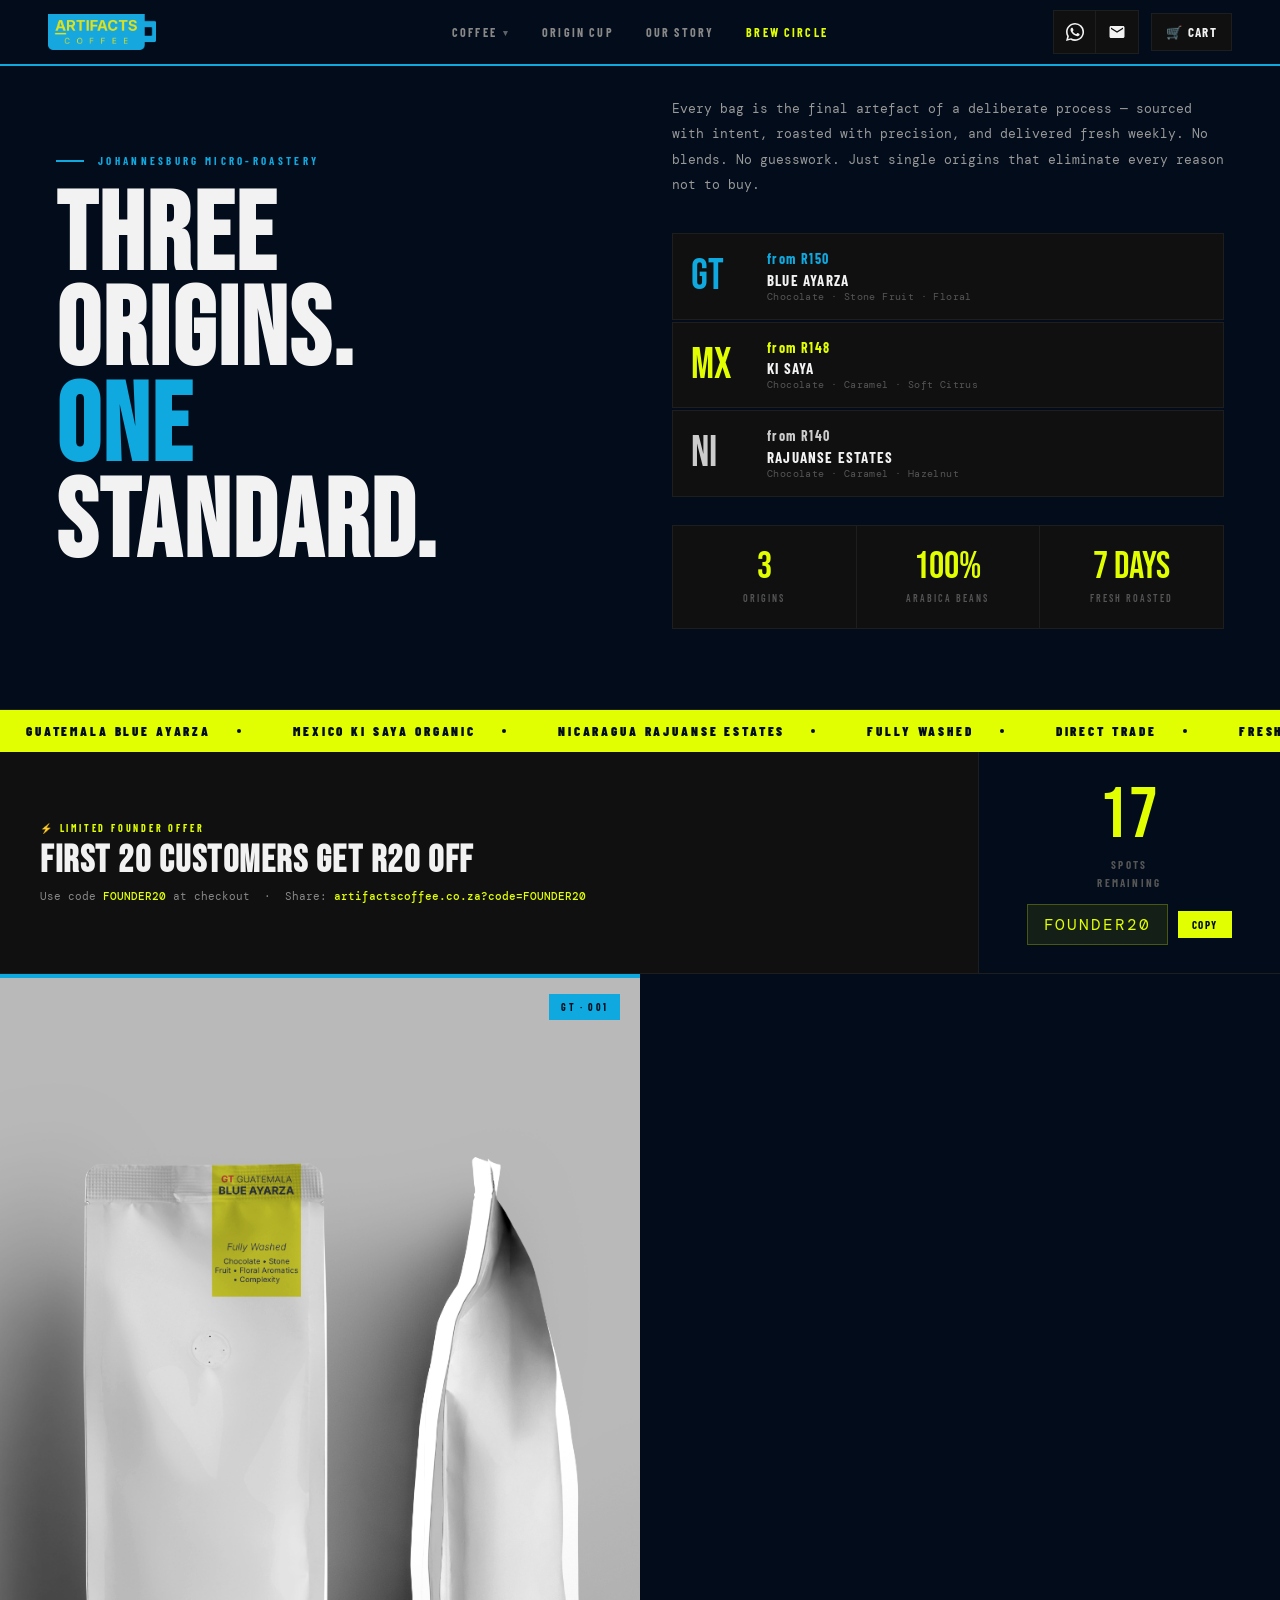
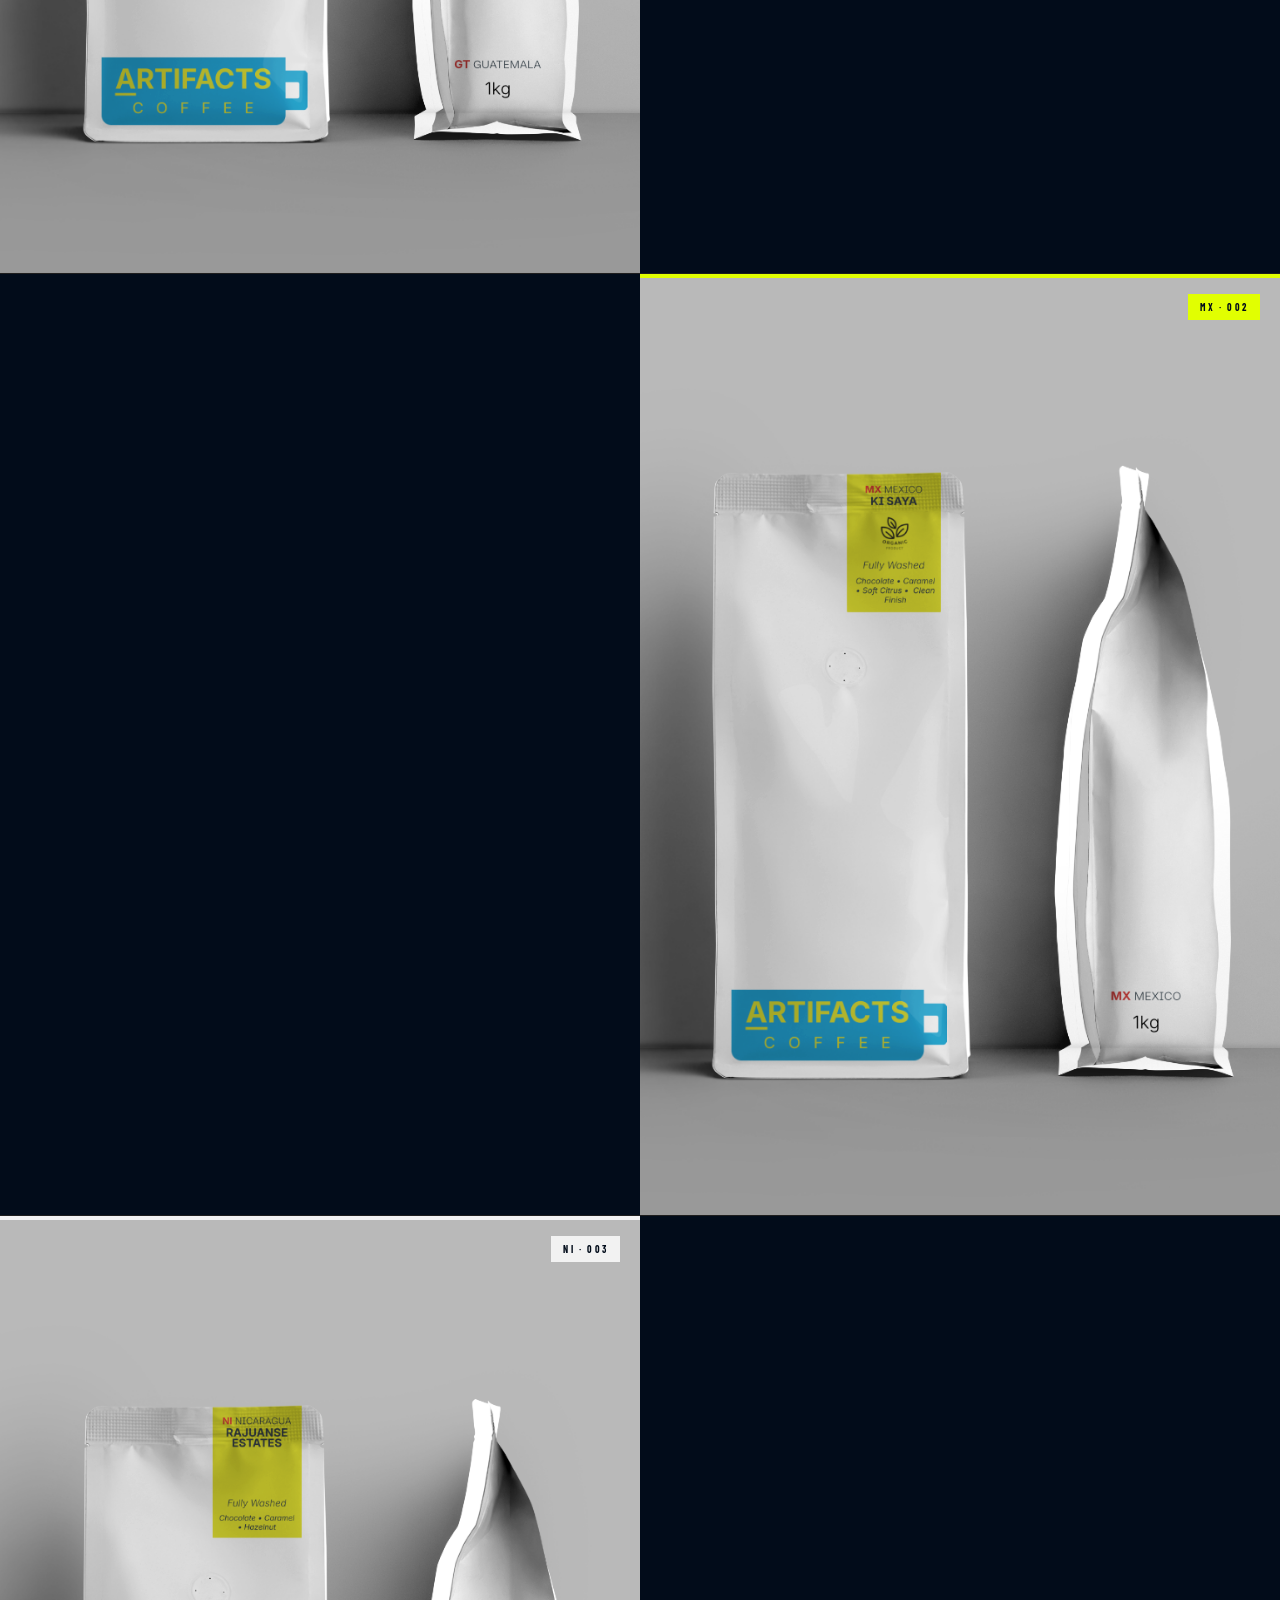
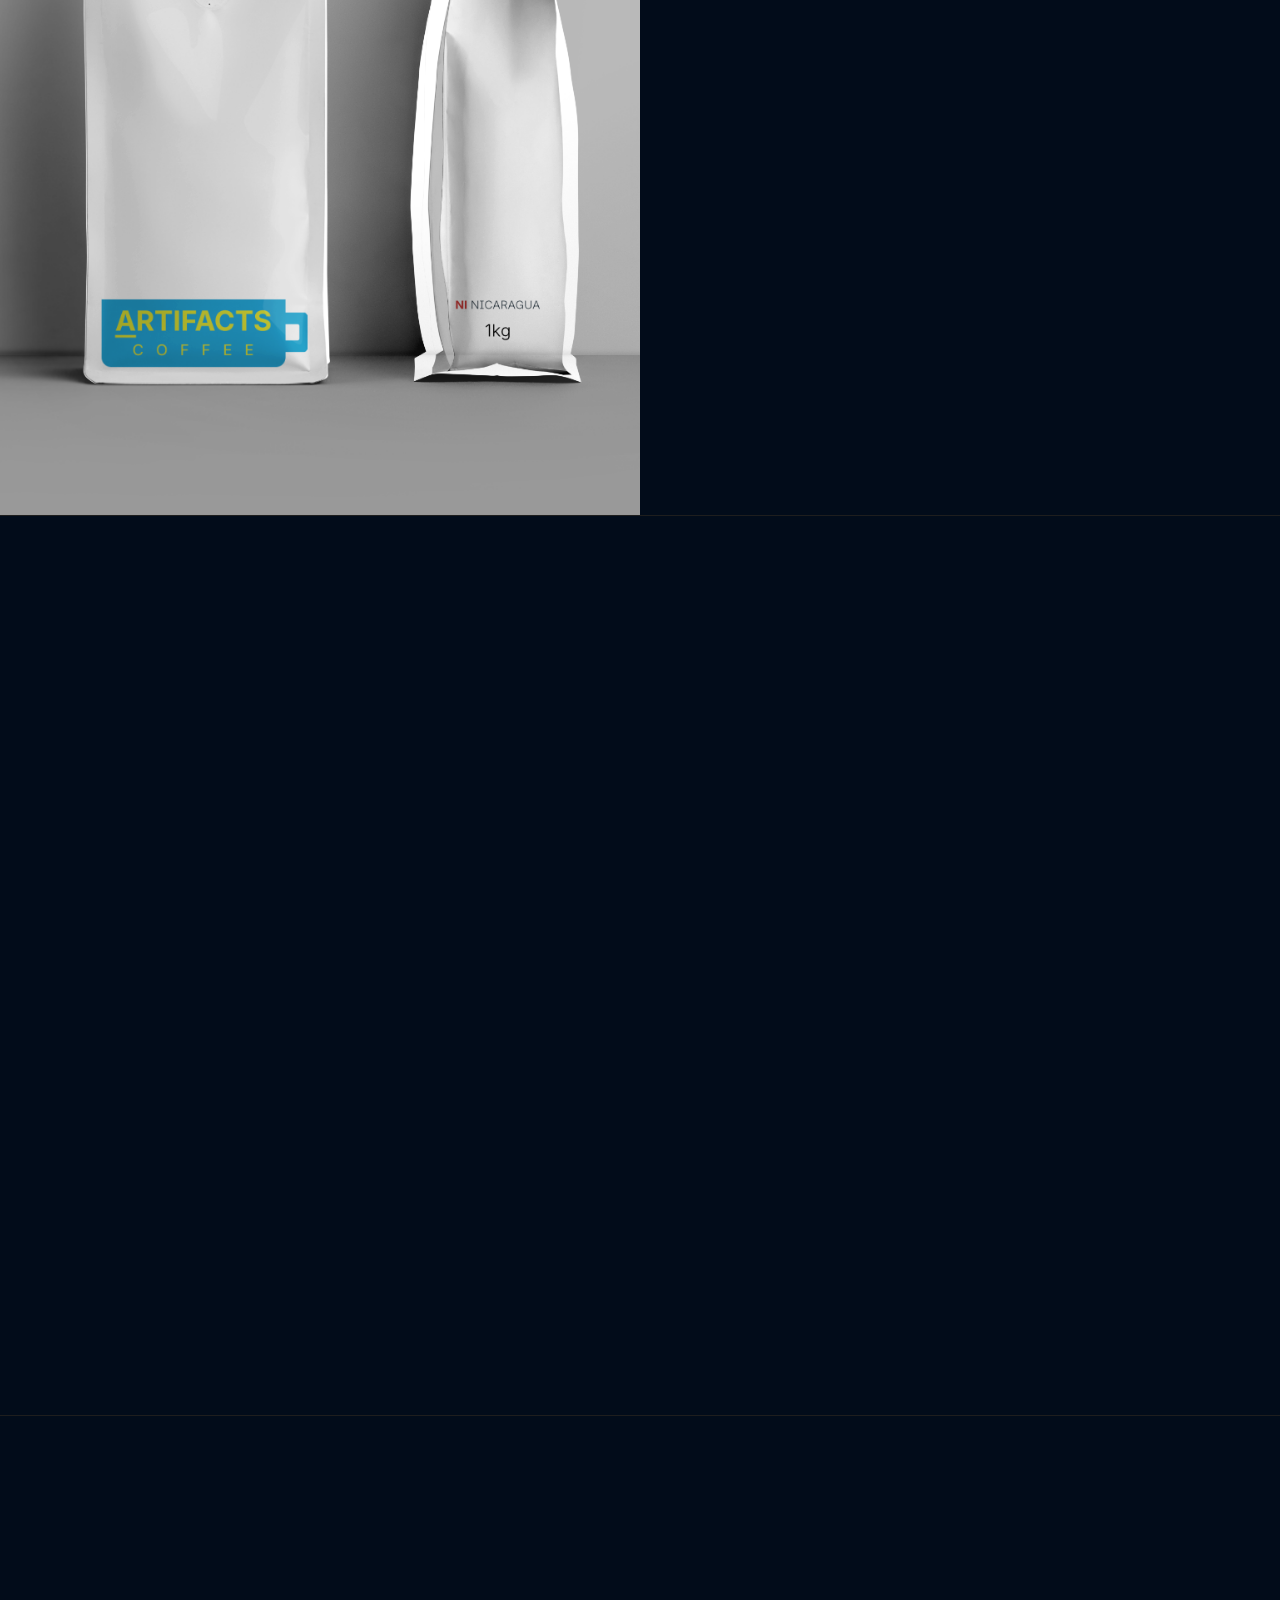
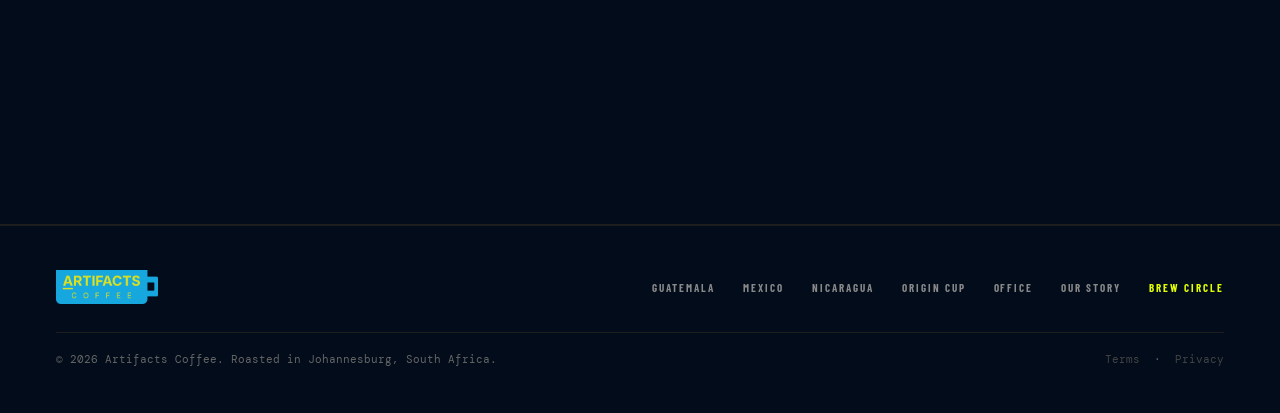
==== commit 5ca64f95: "qty selectors, Behind the Bean, cup page, navy BK - Add quantity selector (+/−) to GT, MX, NI produc" ====
--- a/index.html
+++ b/index.html
@@ -9,853 +9,455 @@
 <meta name="keywords" content="Artifacts Coffee, Johannesburg, coffee roastery, single origin, whole bean coffee, fresh roasted, micro-roastery, enTheos">
 <meta name="author" content="Artifacts Coffee">
 <meta name="google-site-verification" content="WEVZtZE48-DfbVH8mQdiC11qw4_xVBIBFynPbkjzpUA" />
-
-<!-- Open Graph / Facebook -->
 <meta property="og:type" content="website">
 <meta property="og:url" content="https://artifactscoffee.co.za/">
 <meta property="og:title" content="Artifacts Coffee — Johannesburg Micro-Roastery">
-<meta property="og:description" content="Artifacts Coffee: Johannesburg Micro-Roastery. Sourced with intent, roasted with precision. High-quality single-origin coffee beans, roasted fresh weekly.">
+<meta property="og:description" content="Artifacts Coffee: Johannesburg Micro-Roastery. Sourced with intent, roasted with precision.">
 <meta property="og:image" content="https://artifactscoffee.co.za/images/logo.png">
-
-<!-- Twitter -->
 <meta property="twitter:card" content="summary_large_image">
 <meta property="twitter:url" content="https://artifactscoffee.co.za/">
 <meta property="twitter:title" content="Artifacts Coffee — Johannesburg Micro-Roastery">
-<meta property="twitter:description" content="Artifacts Coffee: Johannesburg Micro-Roastery. Sourced with intent, roasted with precision. High-quality single-origin coffee beans, roasted fresh weekly.">
 <meta property="twitter:image" content="https://artifactscoffee.co.za/images/logo.png">
-
 <link rel="icon" href="images/favicon.ico" type="image/x-icon">
 <link rel="apple-touch-icon" href="images/apple-touch-icon.png">
 <script defer src="https://identity.netlify.com/v1/netlify-identity-widget.js"></script>
 <link rel="preconnect" href="https://fonts.googleapis.com">
 <link rel="preconnect" href="https://fonts.gstatic.com" crossorigin>
-<link rel="preload" as="style" href="https://fonts.googleapis.com/css2?family=Bebas+Neue&family=DM+Mono:wght@300;400;500&family=Barlow+Condensed:ital,wght@0,400;0,600;0,700;0,900;1,400&display=swap">
 <link href="https://fonts.googleapis.com/css2?family=Bebas+Neue&family=DM+Mono:wght@300;400;500&family=Barlow+Condensed:ital,wght@0,400;0,600;0,700;0,900;1,400&display=swap" rel="stylesheet" media="print" onload="this.media='all'">
-<noscript>
-  <link href="https://fonts.googleapis.com/css2?family=Bebas+Neue&family=DM+Mono:wght@300;400;500&family=Barlow+Condensed:ital,wght@0,400;0,600;0,700;0,900;1,400&display=swap" rel="stylesheet">
-</noscript>
+<noscript><link href="https://fonts.googleapis.com/css2?family=Bebas+Neue&family=DM+Mono:wght@300;400;500&family=Barlow+Condensed:ital,wght@0,400;0,600;0,700;0,900;1,400&display=swap" rel="stylesheet"></noscript>
 <style>
   :root {
-    color-scheme: only dark;
-    --cyan: #0FA8DF;
-    --yellow: #E1FF01;
-    --black: #080808;
-    --off: #101010;
-    --mid: #161616;
-    --border: #1E1E1E;
-    --white: #F2F2F2;
-    --muted: #888;
+    color-scheme: dark;
+    --cyan:#0FA8DF;--yellow:#E1FF01;--black:#020c1a;--off:#101010;--mid:#161616;
+    --border:#1E1E1E;--white:#F2F2F2;--muted:#888;
   }
-  *, *::before, *::after { box-sizing: border-box; margin: 0; padding: 0; }
-  html { scroll-behavior: smooth; background: var(--black); }
-  [id] { scroll-margin-top: 76px; }
-  body {
-    background: var(--black);
-    color: var(--white);
-    font-family: 'DM Mono', monospace;
-    font-size: 13px;
-    line-height: 1.6;
-    overflow-x: hidden;
+  *,*::before,*::after{box-sizing:border-box;margin:0;padding:0;}
+  html{scroll-behavior:smooth;background:var(--black);forced-color-adjust:none;-webkit-forced-color-adjust:none;}
+  body{forced-color-adjust:none;-webkit-forced-color-adjust:none;background:var(--black);color:var(--white);font-family:'DM Mono',monospace;font-size:13px;line-height:1.6;overflow-x:hidden;}
+  [id]{scroll-margin-top:76px;}
+  img,.p-close,.ticker,.hstat-n,.sel-y,.btn-y,.phil-left,.obj-section,.mob-wa,.founder-copy-btn,.founder-counter,.founder-code{forced-color-adjust:none;}
+
+  /* NAV */
+  nav{position:fixed;top:0;z-index:300;width:100%;background:var(--black);border-bottom:2px solid var(--cyan);display:grid;grid-template-columns:1fr auto 1fr;align-items:center;padding:0 48px;height:66px;}
+  .nav-logo{display:flex;align-items:center;text-decoration:none;}
+  .nav-logo img{height:36px;display:block;}
+  .nav-links{display:flex;align-items:center;gap:32px;list-style:none;font-family:'Barlow Condensed',sans-serif;font-weight:700;font-size:12px;letter-spacing:0.18em;text-transform:uppercase;justify-self:center;}
+  .nav-links>li{display:flex;align-items:center;height:100%;}
+  .nav-links>li>a,.nav-links>li>.nav-dropdown{display:flex;align-items:center;height:100%;}
+  .nav-links a{color:var(--muted);text-decoration:none;transition:color 0.2s;outline:none;line-height:1;}
+  .nav-links a:hover,.nav-links a:focus{color:var(--yellow);}
+  .nav-links a:focus-visible{outline:2px solid var(--cyan);outline-offset:4px;}
+  .nav-dropdown{position:relative;}
+  .nav-dropdown-trigger{color:var(--muted);background:none;border:none;cursor:pointer;font-family:'Barlow Condensed',sans-serif;font-weight:700;font-size:12px;letter-spacing:0.18em;text-transform:uppercase;padding:0;margin:0;line-height:1;display:inline-flex;align-items:center;gap:6px;transition:color 0.2s;outline:none;height:100%;}
+  .nav-dropdown-trigger:hover,.nav-dropdown-trigger:focus,.nav-dropdown.open .nav-dropdown-trigger{color:var(--yellow);}
+  .nav-dropdown-caret{font-size:9px;opacity:.7;transition:transform 0.2s;}
+  .nav-dropdown.open .nav-dropdown-caret{transform:rotate(180deg);}
+  .nav-dropdown-menu{position:absolute;top:calc(100% + 14px);left:50%;transform:translateX(-50%) translateY(6px);list-style:none;min-width:196px;background:var(--off);border:1px solid var(--border);padding:8px 0;margin:0;opacity:0;visibility:hidden;pointer-events:none;transition:opacity 0.2s,visibility 0.2s,transform 0.2s;z-index:400;}
+  .nav-dropdown-menu::before{content:'';position:absolute;top:-7px;left:50%;transform:translateX(-50%) rotate(45deg);width:12px;height:12px;background:var(--off);border-left:1px solid var(--border);border-top:1px solid var(--border);}
+  .nav-dropdown:hover .nav-dropdown-menu,.nav-dropdown:focus-within .nav-dropdown-menu,.nav-dropdown.open .nav-dropdown-menu{opacity:1;visibility:visible;pointer-events:auto;transform:translateX(-50%) translateY(0);}
+  .nav-dropdown-menu a{display:block;padding:10px 20px;font-family:'Barlow Condensed',sans-serif;font-weight:600;font-size:12px;letter-spacing:0.14em;text-transform:uppercase;color:var(--muted);white-space:nowrap;}
+  .nav-dropdown-menu a:hover,.nav-dropdown-menu a:focus{color:var(--yellow);background:rgba(255,255,255,0.03);}
+  .nav-right{display:flex;align-items:center;gap:12px;justify-self:end;}
+  .nav-cart-btn{background:var(--off);border:1px solid var(--border);color:var(--white);padding:10px 14px;font-family:'Barlow Condensed',sans-serif;font-weight:700;font-size:13px;letter-spacing:0.1em;text-transform:uppercase;cursor:pointer;display:flex;align-items:center;gap:8px;transition:all 0.2s;position:relative;outline:none;}
+  .nav-cart-btn:hover,.nav-cart-btn:focus{border-color:var(--cyan);color:var(--cyan);}
+  .cart-badge{background:var(--cyan);color:var(--black);font-size:10px;padding:2px 6px;border-radius:10px;min-width:18px;text-align:center;}
+  .nav-contact-group{display:flex;align-items:center;gap:0;background:var(--border);border:1px solid var(--border);}
+  .nav-contact-btn{display:flex;align-items:center;justify-content:center;width:42px;height:42px;background:var(--off);color:var(--white);text-decoration:none;cursor:pointer;transition:all 0.2s;outline:none;}
+  .nav-contact-btn svg{width:18px;height:18px;fill:currentColor;}
+  .nav-contact-btn.wa:hover,.nav-contact-btn.wa:focus{background:#25D366;color:white;}
+  .nav-contact-btn.mail:hover,.nav-contact-btn.mail:focus{background:var(--cyan);color:white;}
+  .nav-contact-btn:not(:last-child){border-right:1px solid var(--border);}
+
+  /* HERO */
+  .hero{padding:96px 56px 80px;display:grid;grid-template-columns:1fr 1fr;gap:64px;align-items:center;border-bottom:1px solid var(--border);}
+  .hero-kicker{font-family:'Barlow Condensed',sans-serif;font-size:11px;font-weight:700;letter-spacing:0.3em;text-transform:uppercase;color:var(--cyan);margin-bottom:20px;display:flex;align-items:center;gap:14px;}
+  .hero-kicker::before{content:'';width:28px;height:2px;background:var(--cyan);}
+  .hero-title{font-family:'Bebas Neue',sans-serif;font-size:clamp(68px,8.5vw,128px);line-height:0.88;letter-spacing:0.02em;margin-bottom:0;}
+  .hero-title em{color:var(--cyan);font-style:normal;}
+  .hero-right{padding-bottom:6px;}
+  .hero-desc{font-size:13px;color:#999;line-height:1.95;margin-bottom:36px;}
+  .hero-stats{display:grid;grid-template-columns:repeat(3,1fr);gap:1px;background:var(--border);border:1px solid var(--border);}
+  .hstat{background:var(--off);padding:22px 16px;text-align:center;}
+  .hstat-n{font-family:'Bebas Neue',sans-serif;font-size:38px;color:var(--yellow);line-height:1;margin-bottom:4px;}
+  .hstat-l{font-family:'Barlow Condensed',sans-serif;font-size:10px;font-weight:600;letter-spacing:0.2em;text-transform:uppercase;color:#555;}
+
+  /* TICKER */
+  .ticker{background:var(--yellow);color:var(--black);padding:11px 0;overflow:hidden;}
+  .ticker-inner{display:flex;animation:tick 24s linear infinite;width:max-content;}
+  .titem{font-family:'Barlow Condensed',sans-serif;font-weight:900;font-size:13px;letter-spacing:0.22em;text-transform:uppercase;padding:0 26px;white-space:nowrap;display:flex;align-items:center;gap:26px;}
+  .tdot{width:4px;height:4px;background:var(--black);border-radius:50%;}
+  @keyframes tick{0%{transform:translateX(0)}100%{transform:translateX(-50%)}}
+
+  /* PRODUCT SECTIONS */
+  .product-section{display:flex;flex-direction:row;align-items:stretch;width:100%;min-height:100vh;overflow:hidden;background-color:var(--black);border-bottom:1px solid var(--border);}
+  .product-section.flip{flex-direction:row-reverse;}
+  .p-visual{flex:0 0 50%;position:relative;overflow:hidden;display:flex;align-items:center;justify-content:center;padding:0;background:#0c0c0c;min-height:560px;}
+  .p-close{position:absolute;inset:0;background-size:cover;background-position:center top;opacity:1;transition:opacity 0.5s ease;}
+  @keyframes float{0%,100%{transform:translateY(0)}50%{transform:translateY(-13px)}}
+  .p-visual:hover .p-close{opacity:1;}
+  .p-accent{position:absolute;top:0;left:0;right:0;height:4px;z-index:5;}
+  .p-code{position:absolute;top:20px;right:20px;z-index:5;font-family:'Barlow Condensed',sans-serif;font-size:10px;font-weight:700;letter-spacing:0.22em;text-transform:uppercase;padding:5px 12px;}
+  .gt-theme .p-accent{background:var(--cyan);}
+  .gt-theme .p-code{background:var(--cyan);color:var(--black);}
+  .mx-theme .p-accent{background:var(--yellow);}
+  .mx-theme .p-code{background:var(--yellow);color:var(--black);}
+  .ni-theme .p-accent{background:var(--white);}
+  .ni-theme .p-code{background:var(--white);color:var(--black);}
+  .p-info{flex:0 0 50%;padding:64px 54px;background:var(--off);border-left:1px solid var(--border);display:flex;flex-direction:column;justify-content:center;}
+  .product-section.flip .p-info{border-left:none;border-right:1px solid var(--border);}
+  .p-num{font-family:'Barlow Condensed',sans-serif;font-size:11px;font-weight:700;letter-spacing:0.28em;text-transform:uppercase;margin-bottom:6px;}
+  .p-country{font-family:'Barlow Condensed',sans-serif;font-size:13px;letter-spacing:0.15em;text-transform:uppercase;color:#666;margin-bottom:6px;}
+  .p-name{font-family:'Bebas Neue',sans-serif;font-size:clamp(54px,5.5vw,82px);line-height:0.9;letter-spacing:0.02em;margin-bottom:6px;}
+  .p-sub{font-family:'Barlow Condensed',sans-serif;font-size:12px;font-weight:600;letter-spacing:0.15em;text-transform:uppercase;color:#555;margin-bottom:24px;}
+  .organic-tag{display:inline-flex;align-items:center;gap:6px;border:1px solid var(--yellow);color:var(--yellow);font-family:'Barlow Condensed',sans-serif;font-size:10px;font-weight:700;letter-spacing:0.18em;text-transform:uppercase;padding:4px 12px;margin-bottom:18px;width:fit-content;}
+  .pills{display:flex;flex-wrap:wrap;gap:7px;margin-bottom:30px;}
+  .pill{border:1px solid;font-family:'DM Mono',monospace;font-size:11px;letter-spacing:0.04em;padding:5px 13px;}
+  .pill-c{border-color:var(--cyan);color:var(--cyan);}
+  .pill-y{border-color:var(--yellow);color:var(--yellow);}
+  .pill-w{border-color:#aaa;color:#aaa;}
+  .divider{width:100%;height:1px;background:var(--border);margin:26px 0;}
+  .sz-label{font-family:'Barlow Condensed',sans-serif;font-size:10px;font-weight:700;letter-spacing:0.22em;text-transform:uppercase;color:#555;display:block;margin-bottom:10px;}
+  .sz-toggle{display:inline-flex;border:1px solid var(--border);margin-bottom:26px;}
+  .sz-btn{background:transparent;border:none;border-right:1px solid var(--border);color:#696969;font-family:'DM Mono',monospace;font-size:12px;padding:10px 24px;cursor:pointer;transition:all 0.2s;}
+  .sz-btn:last-child{border-right:none;}
+  .sz-btn:hover:not(.sel){color:var(--white);}
+  .sel-c{background:var(--cyan);color:var(--black);}
+  .sel-y{background:var(--yellow);color:var(--black);}
+  .sel-w{background:var(--white);color:var(--black);}
+  .price-row{display:flex;align-items:baseline;gap:8px;margin-bottom:22px;}
+  .p-curr{font-family:'Barlow Condensed',sans-serif;font-size:20px;color:#666;}
+  .p-amount{font-family:'Bebas Neue',sans-serif;font-size:58px;line-height:1;letter-spacing:0.02em;}
+  .p-note{font-size:11px;color:#777;}
+  .pf-selector-wrap{display:flex;flex-direction:column;}
+  .order-btn{display:flex;align-items:center;justify-content:center;gap:11px;width:100%;padding:17px 32px;border:none;cursor:pointer;font-family:'Bebas Neue',sans-serif;font-size:21px;letter-spacing:0.1em;text-decoration:none;transition:all 0.22s;}
+  .order-btn:hover{opacity:0.85;transform:translateY(-2px);}
+  .btn-c{background:var(--cyan);color:var(--black);}
+  .btn-y{background:var(--yellow);color:var(--black);}
+  .btn-w{background:var(--white);color:var(--black);}
+  .trust-row{display:flex;gap:18px;margin-top:16px;flex-wrap:wrap;}
+  .titem-sm{font-family:'Barlow Condensed',sans-serif;font-size:11px;font-weight:600;letter-spacing:0.1em;text-transform:uppercase;color:#777;}
+
+  /* QTY SELECTOR */
+  .qty-selector{margin-bottom:20px;}
+  .qty-row{display:inline-flex;align-items:center;border:1px solid var(--border);height:40px;}
+  .qty-btn{background:transparent;border:none;color:var(--muted);font-family:'DM Mono',monospace;font-size:20px;width:40px;height:40px;cursor:pointer;transition:all 0.2s;display:flex;align-items:center;justify-content:center;line-height:1;padding:0;}
+  .qty-btn:hover{color:var(--white);background:rgba(255,255,255,0.06);}
+  .qty-btn:first-child{border-right:1px solid var(--border);}
+  .qty-btn:last-child{border-left:1px solid var(--border);}
+  .qty-val{font-family:'DM Mono',monospace;font-size:14px;min-width:48px;text-align:center;color:var(--white);letter-spacing:0.06em;}
+
+  /* BEHIND THE BEAN */
+  .bean-accordion{border-top:1px solid var(--border);margin-top:24px;}
+  .bean-toggle{width:100%;background:transparent;border:none;color:#666;font-family:'Barlow Condensed',sans-serif;font-size:13px;font-weight:700;letter-spacing:0.18em;text-transform:uppercase;padding:16px 0;cursor:pointer;display:flex;justify-content:space-between;align-items:center;gap:16px;transition:color 0.2s;}
+  .bean-toggle:hover{color:var(--white);}
+  .bean-icon{font-size:18px;font-family:'DM Mono',monospace;transition:transform 0.3s;flex-shrink:0;}
+  .bean-accordion.open .bean-toggle{color:var(--cyan);}
+  .bean-accordion.open .bean-icon{transform:rotate(45deg);}
+  .bean-body{max-height:0;overflow:hidden;transition:max-height 0.45s cubic-bezier(0.4,0,0.2,1);}
+  .bean-accordion.open .bean-body{max-height:640px;}
+  .bean-specs{display:grid;grid-template-columns:1fr 1fr;gap:16px 24px;margin-bottom:20px;padding-bottom:20px;border-bottom:1px solid var(--border);}
+  .bean-spec{display:flex;flex-direction:column;gap:3px;}
+  .bean-spec-l{font-family:'Barlow Condensed',sans-serif;font-size:10px;font-weight:700;letter-spacing:0.2em;text-transform:uppercase;color:#444;}
+  .bean-spec-v{font-family:'Barlow Condensed',sans-serif;font-size:14px;font-weight:600;letter-spacing:0.06em;color:var(--white);}
+  .bean-story{font-family:'DM Mono',monospace;font-size:12px;color:#666;line-height:1.85;padding-bottom:20px;}
+
+  /* HERO ORIGINS */
+  .hero-origins{display:flex;flex-direction:column;gap:2px;margin-bottom:28px;}
+  .hero-origin-card{display:grid;grid-template-columns:60px 1fr;grid-template-rows:auto auto auto;align-items:center;gap:0 16px;padding:14px 18px;background:var(--off);border:1px solid var(--border);text-decoration:none;transition:border-color 0.2s,background 0.2s;cursor:pointer;}
+  .hero-origin-card:hover,.hero-origin-card:focus{background:var(--mid);border-color:#444;}
+  .hero-origin-card[href="#mx"]:hover,.hero-origin-card[href="#mx"]:active{background:var(--yellow);border-color:var(--yellow);}
+  .hero-origin-card[href="#mx"]:hover .hoc-code,.hero-origin-card[href="#mx"]:hover .hoc-price,.hero-origin-card[href="#mx"]:hover .hoc-name,.hero-origin-card[href="#mx"]:hover .hoc-notes,.hero-origin-card[href="#mx"]:active .hoc-code,.hero-origin-card[href="#mx"]:active .hoc-price,.hero-origin-card[href="#mx"]:active .hoc-name,.hero-origin-card[href="#mx"]:active .hoc-notes{color:var(--black) !important;}
+  .hero-origin-card[href="#ni"]:hover,.hero-origin-card[href="#ni"]:active{background:var(--white);border-color:var(--white);}
+  .hero-origin-card[href="#ni"]:hover .hoc-code,.hero-origin-card[href="#ni"]:hover .hoc-price,.hero-origin-card[href="#ni"]:hover .hoc-name,.hero-origin-card[href="#ni"]:hover .hoc-notes,.hero-origin-card[href="#ni"]:active .hoc-code,.hero-origin-card[href="#ni"]:active .hoc-price,.hero-origin-card[href="#ni"]:active .hoc-name,.hero-origin-card[href="#ni"]:active .hoc-notes{color:var(--black) !important;}
+  .hoc-code{font-family:'Bebas Neue',sans-serif;font-size:43px;line-height:0.9;grid-row:1/4;align-self:center;}
+  .hoc-price{font-family:'Barlow Condensed',sans-serif;font-weight:700;font-size:14px;letter-spacing:0.1em;grid-column:2;grid-row:1;align-self:flex-end;}
+  .hoc-name{font-family:'Barlow Condensed',sans-serif;font-weight:700;font-size:15px;letter-spacing:0.08em;text-transform:uppercase;color:var(--white);grid-column:2;grid-row:2;line-height:1.2;}
+  .hoc-notes{font-family:'DM Mono',monospace;font-size:10px;color:#555;letter-spacing:0.04em;grid-column:2;grid-row:3;}
+
+  /* ENTHEOS */
+  .entheos-section{background:var(--black);border-top:1px solid var(--border);border-bottom:1px solid var(--border);padding:120px 60px;text-align:center;position:relative;overflow:hidden;}
+  .entheos-bg{position:absolute;inset:0;background:radial-gradient(ellipse at center,rgba(15,168,223,0.06) 0%,transparent 70%);pointer-events:none;}
+  .entheos-cross{position:absolute;top:50%;left:50%;transform:translate(-50%,-50%);width:1px;height:80%;background:rgba(225,255,1,0.04);pointer-events:none;}
+  .entheos-cross::after{content:'';position:absolute;top:50%;left:50%;transform:translate(-50%,-50%) rotate(90deg);width:50%;height:1px;background:rgba(225,255,1,0.04);}
+  .entheos-word{position:relative;z-index:2;margin-bottom:36px;display:flex;align-items:baseline;justify-content:center;gap:0;}
+  .entheos-en{font-family:'Barlow Condensed',sans-serif;font-weight:300;font-style:italic;font-size:clamp(40px,5vw,64px);letter-spacing:0.05em;color:var(--yellow);opacity:0.7;}
+  .entheos-theos{font-family:'Bebas Neue',sans-serif;font-size:clamp(52px,6.5vw,84px);letter-spacing:0.04em;color:var(--yellow);}
+  .entheos-greek{font-family:'Barlow Condensed',sans-serif;font-style:italic;font-size:14px;letter-spacing:0.2em;color:#aaa;margin-bottom:48px;}
+  .entheos-quote{font-family:'Bebas Neue',sans-serif;font-size:clamp(36px,5vw,68px);line-height:1.05;letter-spacing:0.03em;color:var(--white);max-width:860px;margin:0 auto 32px;position:relative;z-index:2;}
+  .entheos-quote em{color:var(--yellow);font-style:normal;}
+  .entheos-divider{width:48px;height:2px;background:var(--yellow);margin:0 auto 32px;}
+  .entheos-body{font-size:13px;color:#777;line-height:2;max-width:560px;margin:0 auto;position:relative;z-index:2;}
+
+  /* PHILOSOPHY */
+  .philosophy-section{display:grid;grid-template-columns:1fr 1fr;border-top:2px solid var(--yellow);border-bottom:2px solid var(--border);}
+  .phil-left{background:var(--yellow);padding:80px 56px;display:flex;flex-direction:column;justify-content:center;}
+  .phil-tag{font-family:'Barlow Condensed',sans-serif;font-size:10px;font-weight:700;letter-spacing:0.28em;text-transform:uppercase;color:rgba(0,0,0,0.45);margin-bottom:20px;}
+  .phil-title{font-family:'Bebas Neue',sans-serif;font-size:clamp(52px,6vw,84px);line-height:0.9;color:var(--black);margin-bottom:24px;}
+  .phil-sub{font-family:'Barlow Condensed',sans-serif;font-size:16px;font-style:italic;color:rgba(0,0,0,0.6);line-height:1.5;}
+  .phil-right{background:var(--off);padding:80px 56px;display:flex;flex-direction:column;justify-content:center;border-left:1px solid var(--border);}
+  .phil-body{font-size:13px;color:#aaa;line-height:2;margin-bottom:28px;}
+  .phil-body strong{color:var(--white);font-weight:500;}
+  .phil-detail{font-family:'Barlow Condensed',sans-serif;font-size:12px;font-weight:600;letter-spacing:0.12em;text-transform:uppercase;color:#777;padding-top:24px;border-top:1px solid var(--border);line-height:1.8;}
+  .phil-detail span{color:var(--cyan);}
+
+  /* OBJ */
+  .obj-section{background:var(--yellow);padding:88px 60px;border-bottom:2px solid var(--black);}
+  .obj-kicker{font-family:'Barlow Condensed',sans-serif;font-size:11px;font-weight:700;letter-spacing:0.3em;text-transform:uppercase;color:rgba(0,0,0,0.45);margin-bottom:12px;text-align:center;}
+  .obj-head{font-family:'Bebas Neue',sans-serif;font-size:clamp(44px,6vw,80px);line-height:0.92;text-align:center;color:var(--black);margin-bottom:56px;}
+  .obj-grid{display:grid;grid-template-columns:repeat(3,1fr);gap:3px;}
+  .obj-card{background:var(--black);padding:40px 32px;transition:background 0.2s;}
+  .obj-card:hover{background:#111;}
+  .obj-q{font-family:'Barlow Condensed',sans-serif;font-size:11px;font-weight:700;letter-spacing:0.18em;text-transform:uppercase;color:var(--cyan);margin-bottom:14px;}
+  .obj-a{font-family:'Bebas Neue',sans-serif;font-size:30px;line-height:1.05;color:var(--white);margin-bottom:14px;}
+  .obj-b{font-size:12px;color:#888;line-height:1.85;}
+
+  /* COMPARE */
+  .compare-section{padding:88px 60px;background:var(--off);border-bottom:1px solid var(--border);}
+  .sec-kicker{font-family:'Barlow Condensed',sans-serif;font-size:11px;font-weight:700;letter-spacing:0.3em;text-transform:uppercase;color:var(--cyan);margin-bottom:12px;text-align:center;}
+  .sec-head{font-family:'Bebas Neue',sans-serif;font-size:clamp(44px,5vw,72px);line-height:0.92;text-align:center;margin-bottom:52px;}
+  .ctable{width:100%;border-collapse:collapse;max-width:900px;margin:0 auto;}
+  .ctable th{background:var(--mid);font-family:'Barlow Condensed',sans-serif;font-size:11px;font-weight:700;letter-spacing:0.2em;text-transform:uppercase;padding:16px 20px;text-align:left;border-bottom:2px solid var(--border);}
+  .ctable th:not(:first-child){text-align:center;}
+  .ctable td{padding:14px 20px;border-bottom:1px solid var(--border);font-size:13px;}
+  .ctable td:not(:first-child){text-align:center;}
+  .ctable tr:hover td{background:#141414;}
+  .alabel{font-family:'Barlow Condensed',sans-serif;font-size:12px;font-weight:600;letter-spacing:0.12em;text-transform:uppercase;color:#666;}
+  .cc{color:var(--cyan);}.cy{color:var(--yellow);}.cw{color:#ccc;}
+  .dot-on{color:var(--cyan);font-size:16px;}
+  .dot-off{color:#2a2a2a;font-size:16px;}
+
+  /* FAQ */
+  .faq-section{padding:88px 60px;background:var(--black);border-top:1px solid var(--border);}
+  .faq-inner{max-width:820px;margin:0 auto;}
+  .faq-item{border-bottom:1px solid var(--border);}
+  .faq-q{width:100%;background:transparent;border:none;color:var(--white);font-family:'Barlow Condensed',sans-serif;font-size:17px;font-weight:700;letter-spacing:0.04em;text-align:left;padding:22px 0;cursor:pointer;display:flex;justify-content:space-between;align-items:center;gap:16px;transition:color 0.2s;}
+  .faq-q:hover{color:var(--cyan);}
+  .faq-icon{width:22px;height:22px;border:1px solid currentColor;display:flex;align-items:center;justify-content:center;flex-shrink:0;font-size:16px;transition:transform 0.3s,background 0.2s;}
+  .faq-item.open .faq-icon{transform:rotate(45deg);background:var(--cyan);border-color:var(--cyan);color:var(--black);}
+  .faq-ans{max-height:0;overflow:hidden;transition:max-height 0.4s ease;}
+  .faq-ans-in{padding:0 0 24px;font-size:13px;color:#888;line-height:1.85;}
+  .faq-ans-in ol{margin:0;padding-left:1.25em;}
+  .faq-ans-in li{margin-bottom:10px;}
+
+  /* FOOTER */
+  footer{background:var(--black);border-top:2px solid var(--border);padding:44px 56px;display:flex;align-items:center;justify-content:space-between;flex-wrap:wrap;gap:24px;}
+  footer img{height:34px;}
+  .foot-links{display:flex;gap:28px;list-style:none;font-family:'Barlow Condensed',sans-serif;font-size:11px;font-weight:700;letter-spacing:0.18em;text-transform:uppercase;}
+  .foot-links a{color:#888;text-decoration:none;transition:color 0.2s;}
+  .foot-links a:hover{color:var(--yellow);}
+  .foot-copy{font-size:11px;color:#666;width:100%;border-top:1px solid var(--border);padding-top:18px;margin-top:4px;display:flex;justify-content:space-between;align-items:center;}
+
+  /* REVEAL */
+  .reveal{opacity:0;transform:translateY(26px);transition:opacity 0.72s ease,transform 0.72s ease;}
+  .reveal.in{opacity:1;transform:none;}
+  .d1{transition-delay:0.1s;}.d2{transition-delay:0.2s;}
+
+  /* CUP */
+  .cup-section{background:var(--black);border-bottom:2px solid var(--border);padding:80px 60px;}
+  .cup-section-inner{display:grid;grid-template-columns:1fr 1fr;gap:72px;align-items:center;max-width:1200px;margin:0 auto;}
+  .cup-left{display:flex;flex-direction:column;}
+  .cup-title{font-family:'Bebas Neue',sans-serif;font-size:clamp(56px,6vw,88px);line-height:0.9;letter-spacing:0.02em;color:var(--white);margin-bottom:8px;}
+  .cup-sub{font-family:'Barlow Condensed',sans-serif;font-size:13px;font-weight:600;letter-spacing:0.15em;text-transform:uppercase;color:var(--cyan);margin-bottom:20px;}
+  .cup-desc{font-size:13px;color:#999;line-height:1.9;margin-bottom:28px;max-width:440px;}
+  .cup-specs{display:grid;grid-template-columns:1fr 1fr;gap:12px 24px;margin-bottom:28px;}
+  .cup-spec{display:flex;flex-direction:column;gap:2px;}
+  .spec-l{font-family:'Barlow Condensed',sans-serif;font-size:10px;font-weight:700;letter-spacing:0.2em;text-transform:uppercase;color:#555;}
+  .spec-v{font-family:'Barlow Condensed',sans-serif;font-size:14px;font-weight:600;letter-spacing:0.06em;color:var(--white);}
+  .cup-divider{width:100%;height:1px;background:var(--border);margin:24px 0;}
+  .cup-price-row{display:flex;align-items:baseline;gap:8px;margin-bottom:20px;}
+  .cup-r{font-family:'Barlow Condensed',sans-serif;font-size:20px;color:#666;}
+  .cup-price{font-family:'Bebas Neue',sans-serif;font-size:56px;line-height:1;letter-spacing:0.02em;color:var(--white);}
+  .cup-note{font-size:11px;color:#777;}
+  .cup-oos-btn{width:100%;padding:17px 32px;background:rgba(255,255,255,0.03);border:1px solid rgba(255,255,255,0.1);color:rgba(255,255,255,0.28);font-family:'Bebas Neue',sans-serif;font-size:21px;letter-spacing:0.08em;cursor:not-allowed;position:relative;overflow:hidden;margin-bottom:14px;}
+  .cup-oos-line{position:absolute;top:50%;left:-10px;width:calc(100% + 20px);height:1px;background:rgba(255,255,255,0.12);transform:rotate(-6deg);}
+  .cup-notify{display:block;text-align:right;font-size:12px;color:var(--cyan);text-decoration:none;letter-spacing:0.03em;opacity:0.8;transition:all 0.2s;margin-bottom:18px;font-weight:600;}
+  .cup-notify:hover{opacity:1;color:var(--yellow);transform:translateX(4px);}
+  .cup-trust{display:flex;gap:18px;flex-wrap:wrap;}
+  .cup-trust-item{font-family:'Barlow Condensed',sans-serif;font-size:11px;font-weight:600;letter-spacing:0.1em;text-transform:uppercase;color:#777;}
+  .cup-right{position:relative;background:linear-gradient(160deg,#141414 0%,#0c0c0c 100%);border:1px solid rgba(255,255,255,0.06);border-radius:24px;padding:40px 36px 32px;box-shadow:0 40px 100px rgba(0,0,0,0.85);overflow:hidden;}
+  .cup-right::before{content:'';position:absolute;top:0;left:0;right:0;height:1px;background:linear-gradient(90deg,transparent 0%,rgba(15,168,223,0.65) 35%,rgba(225,255,1,0.55) 65%,transparent 100%);}
+  .cup-glow{position:absolute;width:380px;height:220px;border-radius:50%;background:radial-gradient(ellipse,rgba(15,168,223,0.18) 0%,rgba(225,255,1,0.05) 50%,transparent 70%);top:40px;left:50%;transform:translateX(-50%);filter:blur(50px);pointer-events:none;z-index:0;}
+  .cup-badge-row{display:flex;justify-content:space-between;align-items:center;margin-bottom:20px;position:relative;z-index:1;}
+  .cup-badge-new{background:var(--yellow);color:var(--black);font-family:'Bebas Neue',sans-serif;font-size:11px;letter-spacing:2.5px;padding:5px 11px;}
+  .cup-badge-ltd{font-size:10px;color:rgba(255,255,255,0.28);letter-spacing:2.5px;text-transform:uppercase;font-family:'Barlow Condensed',sans-serif;font-weight:600;}
+  .cup-img-wrap{position:relative;z-index:1;width:100%;height:300px;overflow:hidden;}
+  .cup-img-wrap img{width:100%;height:100%;object-fit:contain;object-position:center;display:block;-webkit-mask-image:linear-gradient(to bottom,transparent 0%,black 15%,black 85%,transparent 100%);mask-image:linear-gradient(to bottom,transparent 0%,black 15%,black 85%,transparent 100%);}
+
+  /* OFFICE */
+  .office-section{background:var(--black);border-bottom:2px solid var(--border);padding:96px 60px;position:relative;overflow:hidden;}
+  .office-section::before{content:'';position:absolute;top:0;left:0;right:0;height:3px;background:linear-gradient(90deg,var(--yellow),var(--cyan) 60%,transparent);}
+  .office-inner{max-width:1200px;margin:0 auto;}
+  .office-head{margin-bottom:56px;}
+  .office-kicker{font-family:'Barlow Condensed',sans-serif;font-size:11px;font-weight:700;letter-spacing:0.3em;text-transform:uppercase;color:var(--yellow);margin-bottom:12px;}
+  .office-title{font-family:'Bebas Neue',sans-serif;font-size:clamp(52px,6vw,88px);line-height:0.9;letter-spacing:0.02em;color:var(--white);margin-bottom:16px;}
+  .office-title em{color:var(--yellow);font-style:normal;}
+  .office-desc{font-size:13px;color:#999;line-height:1.9;max-width:560px;}
+  .office-grid{display:grid;grid-template-columns:repeat(3,1fr);gap:1px;background:var(--border);border:1px solid var(--border);margin-bottom:1px;}
+  .office-plan{background:var(--off);padding:40px 32px;position:relative;display:flex;flex-direction:column;transition:background 0.2s;}
+  .office-plan:hover{background:#141414;}
+  .office-plan.featured{background:var(--mid);}
+  .office-plan.featured::before{content:'MOST POPULAR';position:absolute;top:0;left:0;right:0;background:var(--yellow);color:var(--black);font-family:'Barlow Condensed',sans-serif;font-size:10px;font-weight:700;letter-spacing:0.22em;text-transform:uppercase;text-align:center;padding:5px 0;}
+  .office-plan.featured{padding-top:52px;}
+  .office-plan-name{font-family:'Bebas Neue',sans-serif;font-size:32px;letter-spacing:0.04em;color:var(--white);margin-bottom:4px;}
+  .office-plan-team{font-family:'Barlow Condensed',sans-serif;font-size:12px;font-weight:600;letter-spacing:0.14em;text-transform:uppercase;color:var(--muted);margin-bottom:24px;}
+  .office-plan-price{display:flex;align-items:baseline;gap:6px;margin-bottom:6px;}
+  .opp-curr{font-family:'Barlow Condensed',sans-serif;font-size:18px;color:#666;}
+  .opp-amount{font-family:'Bebas Neue',sans-serif;font-size:54px;line-height:1;letter-spacing:0.02em;color:var(--white);}
+  .office-plan-freq{font-size:11px;color:#555;margin-bottom:28px;font-family:'DM Mono',monospace;}
+  .office-perks{list-style:none;padding:0;display:flex;flex-direction:column;gap:10px;margin-bottom:32px;flex:1;}
+  .office-perk{font-family:'Barlow Condensed',sans-serif;font-size:14px;font-weight:500;letter-spacing:0.04em;color:#aaa;display:flex;align-items:flex-start;gap:10px;}
+  .office-perk::before{content:'\2726';color:var(--cyan);font-size:10px;margin-top:3px;flex-shrink:0;}
+  .office-plan.featured .office-perk::before{color:var(--yellow);}
+  .office-cta{display:flex;align-items:center;justify-content:center;gap:10px;width:100%;padding:14px 24px;border:none;cursor:pointer;font-family:'Bebas Neue',sans-serif;font-size:18px;letter-spacing:0.1em;text-decoration:none;transition:all 0.2s;background:var(--border);color:var(--white);}
+  .office-cta:hover{background:#2a2a2a;}
+  .office-plan.featured .office-cta{background:var(--yellow);color:var(--black);}
+  .office-plan.featured .office-cta:hover{opacity:0.85;}
+  .office-bottom{background:var(--off);border:1px solid var(--border);padding:32px 40px;display:grid;grid-template-columns:1fr auto;align-items:center;gap:32px;}
+  .office-bottom-text{font-family:'DM Mono',monospace;font-size:12px;color:#777;line-height:1.8;}
+  .office-bottom-text strong{color:var(--white);font-weight:500;}
+  .office-bottom-actions{display:flex;flex-wrap:wrap;gap:12px;justify-content:flex-end;}
+  .office-wa-btn{display:inline-flex;align-items:center;gap:10px;background:#25D366;color:white;padding:14px 28px;text-decoration:none;font-family:'Bebas Neue',sans-serif;font-size:18px;letter-spacing:0.1em;white-space:nowrap;transition:opacity 0.2s;}
+  .office-wa-btn:hover{opacity:0.9;}
+  .office-email-btn{display:inline-flex;align-items:center;gap:10px;background:var(--cyan);color:var(--black);padding:14px 28px;text-decoration:none;font-family:'Bebas Neue',sans-serif;font-size:18px;letter-spacing:0.1em;white-space:nowrap;transition:opacity 0.2s;}
+  .office-email-btn:hover{opacity:0.9;}
+
+  /* FOUNDER */
+  .founder-banner{background:var(--off);border-bottom:1px solid var(--border);display:grid;grid-template-columns:1fr auto;align-items:stretch;overflow:hidden;}
+  .founder-left{padding:28px 40px;border-right:1px solid var(--border);display:flex;flex-direction:column;justify-content:center;gap:6px;}
+  .founder-kicker{font-family:'Barlow Condensed',sans-serif;font-size:10px;font-weight:700;letter-spacing:0.28em;text-transform:uppercase;color:var(--yellow);}
+  .founder-title{font-family:'Bebas Neue',sans-serif;font-size:clamp(26px,3vw,38px);letter-spacing:0.04em;color:var(--white);line-height:1;}
+  .founder-sub{font-family:'DM Mono',monospace;font-size:11px;color:var(--muted);margin-top:2px;}
+  .founder-sub span{color:var(--yellow);font-weight:500;}
+  .founder-right{padding:28px 48px;display:flex;flex-direction:column;align-items:center;justify-content:center;gap:4px;background:var(--black);min-width:200px;}
+  .founder-counter{font-family:'Bebas Neue',sans-serif;font-size:72px;line-height:1;letter-spacing:0.02em;color:var(--yellow);}
+  .founder-counter-label{font-family:'Barlow Condensed',sans-serif;font-size:11px;font-weight:700;letter-spacing:0.2em;text-transform:uppercase;color:#555;text-align:center;}
+  .founder-code-row{display:flex;align-items:center;gap:10px;margin-top:8px;}
+  .founder-code{font-family:'DM Mono',monospace;font-size:16px;letter-spacing:0.12em;color:var(--yellow);background:rgba(225,255,1,0.08);border:1px solid rgba(225,255,1,0.25);padding:7px 16px;}
+  .founder-copy-btn{background:var(--yellow);color:var(--black);border:none;font-family:'Barlow Condensed',sans-serif;font-size:11px;font-weight:700;letter-spacing:0.14em;text-transform:uppercase;padding:7px 14px;cursor:pointer;transition:opacity 0.2s;}
+  .founder-copy-btn:hover{opacity:0.85;}
+
+  /* CART */
+  .cart-drawer{position:fixed;top:0;right:-100%;width:400px;height:100%;background:var(--off);z-index:2000;transition:0.4s cubic-bezier(0.16,1,0.3,1);padding:40px;border-left:1px solid var(--border);overflow-y:auto;}
+  .cart-drawer.active{right:0;}
+  .cart-header{display:flex;justify-content:space-between;align-items:center;margin-bottom:30px;}
+  .close-btn{background:none;border:none;color:white;font-size:28px;cursor:pointer;padding:10px;line-height:1;transition:opacity 0.2s;}
+  .close-btn:hover{opacity:0.7;}
+  .cart-step input,.shipping-box select{width:100%;background:var(--black);border:1px solid var(--border);padding:12px;margin-bottom:10px;color:white;font-family:'DM Mono',monospace;}
+  #netlify-identity-widget,.netlify-identity-widget{z-index:3000 !important;}
+  .action-btn,.pay-btn{width:100%;padding:15px;background:var(--cyan);color:black;border:none;font-family:'Bebas Neue',sans-serif;font-size:20px;cursor:pointer;margin-top:15px;}
+  .shipping-box{margin-top:20px;}
+  .ship-field{background:#0f0f0f;border:1px solid var(--border);color:var(--white);padding:10px 12px;font-size:13px;font-family:'DM Mono',monospace;width:100%;}
+  .ship-field:focus{outline:2px solid var(--cyan);outline-offset:0;border-color:var(--cyan);}
+  .ship-field option{background:var(--off);color:var(--white);}
+  .cart-footer{margin-top:30px;border-top:1px solid var(--border);padding-top:20px;}
+
+  /* MOB OVERLAY */
+  .mob-overlay{position:fixed;inset:0;background:var(--black);z-index:380;display:flex;flex-direction:column;align-items:center;justify-content:center;padding:20px;pointer-events:none;opacity:0;visibility:hidden;transition:opacity 0.38s ease,visibility 0.38s ease;}
+  .mob-close{position:absolute;top:18px;right:18px;z-index:2;background:none;border:none;color:var(--white);font-size:28px;line-height:1;cursor:pointer;padding:10px;transition:color 0.2s;outline:none;}
+  .mob-close:hover{color:var(--yellow);}
+  .mob-overlay::before{content:'';position:absolute;top:0;left:0;right:0;height:2px;background:linear-gradient(90deg,var(--cyan),var(--yellow) 60%,transparent);}
+  .mob-overlay.active{pointer-events:auto;opacity:1;visibility:visible;}
+  .mob-links{display:flex;flex-direction:column;align-items:center;gap:4px;margin-bottom:36px;}
+  .mob-link,.mob-sublink{font-family:'Bebas Neue',sans-serif;font-size:clamp(38px,9.5vw,56px);color:var(--white);text-decoration:none;letter-spacing:0.04em;line-height:1.12;position:relative;transform:translateY(28px);opacity:0;transition:color 0.22s ease,transform 0.42s cubic-bezier(0.22,1,0.36,1),opacity 0.42s ease;}
+  .mob-overlay.active .mob-link,.mob-overlay.active .mob-sublink{transform:translateY(0);opacity:1;}
+  .mob-group-label{font-family:'Barlow Condensed',sans-serif;font-size:11px;font-weight:700;letter-spacing:0.28em;text-transform:uppercase;color:var(--cyan);margin:8px 0 4px;transform:translateY(28px);opacity:0;transition:transform 0.42s cubic-bezier(0.22,1,0.36,1),opacity 0.42s ease;}
+  .mob-overlay.active .mob-group-label{transform:translateY(0);opacity:1;}
+  .mob-link:hover,.mob-sublink:hover{color:var(--yellow);}
+  .mob-link:nth-child(1){transition-delay:0.04s;}
+  .mob-sublink:nth-of-type(1){transition-delay:0.1s;}
+  .mob-sublink:nth-of-type(2){transition-delay:0.13s;}
+  .mob-sublink:nth-of-type(3){transition-delay:0.16s;}
+  .mob-sublink:nth-of-type(4){transition-delay:0.19s;}
+  .mob-sublink:nth-of-type(5){transition-delay:0.22s;}
+  .mob-link.mob-after-coffee{transition-delay:0.26s;}
+  .mob-link.mob-after-coffee+.mob-link{transition-delay:0.3s;}
+  .mob-link.mob-after-coffee+.mob-link+.mob-link{transition-delay:0.34s;}
+  .mob-wa{display:inline-flex;align-items:center;gap:9px;background:var(--yellow);color:var(--black);padding:14px 28px;font-family:'Barlow Condensed',sans-serif;font-weight:700;font-size:14px;letter-spacing:0.12em;text-transform:uppercase;text-decoration:none;transform:translateY(20px);opacity:0;transition:background 0.22s ease,transform 0.42s cubic-bezier(0.22,1,0.36,1) 0.31s,opacity 0.42s ease 0.31s;}
+  .mob-overlay.active .mob-wa{transform:translateY(0);opacity:1;}
+  .mob-wa:hover{background:var(--cyan);}
+
+  /* NAV HAM */
+  @media(min-width:960px){.nav-ham{display:none;}.nav-right .nav-contact-group{display:flex;}}
+  @media(max-width:959px){
+    .nav-links{display:none;}
+    .nav-right .nav-contact-group{display:none;}
+    .nav-ham{display:flex;flex-direction:column;justify-content:space-between;width:34px;height:22px;background:none;border:none;cursor:pointer;padding:0;z-index:2100;flex-shrink:0;}
+    .nav-ham span{display:block;width:100%;height:2px;background:var(--white);border-radius:2px;transition:transform 0.32s cubic-bezier(0.77,0,0.18,1),opacity 0.22s ease,background 0.22s ease,width 0.22s ease;transform-origin:center;}
+    .nav-ham span:nth-child(3){width:68%;align-self:flex-end;}
+    .nav-ham.open span:nth-child(1){transform:translateY(10px) rotate(45deg);background:var(--yellow);}
+    .nav-ham.open span:nth-child(2){opacity:0;}
+    .nav-ham.open span:nth-child(3){transform:translateY(-10px) rotate(-45deg);background:var(--yellow);width:100%;}
   }
-  img, .p-close, .p-bag, .ticker, .hstat-n,
-  .sel-y, .btn-y, .mx-theme .p-accent, .mx-theme .p-code,
-  .phil-left, .obj-section, .cup-badge-new, .mob-wa,
-  .office-plan.featured::before, .office-plan.featured .office-cta,
-  .founder-copy-btn, .founder-counter, .founder-code {
-    forced-color-adjust: none;
+
+  /* RESPONSIVE */
+  @media(max-width:960px){
+    nav{padding:0 20px;display:grid;grid-template-columns:1fr auto 1fr;}
+    #navActions{grid-column:3;display:flex;align-items:center;gap:12px;justify-self:end;}
+    .nav-contact-group{display:none;}
+    .nav-ham{display:flex;order:2;}
+    .nav-cart-btn{order:1;}
+    .hero{grid-template-columns:1fr;gap:48px;padding:64px 24px;}
+    .hero-title{font-size:clamp(60px,15vw,96px);text-align:left;}
+    .hero-kicker{justify-content:flex-start;}
+    .hero-desc{text-align:left;margin:0 0 32px;max-width:600px;}
+    .product-section,.product-section.flip{flex-direction:column;min-height:auto;}
+    .p-visual,.p-info{flex:0 0 100%;width:100%;}
+    .p-visual{min-height:500px;}
+    .p-info{padding:56px 32px;border-left:none;border-top:1px solid var(--border);}
+    .product-section.flip .p-info{border-right:none;}
+    .philosophy-section{grid-template-columns:1fr;}
+    .phil-left,.phil-right{padding:64px 32px;border-left:none;}
+    .obj-grid{grid-template-columns:1fr;}
+    .obj-section,.compare-section,.faq-section,.entheos-section{padding:80px 32px;}
+    .ctable-wrap{overflow-x:auto;-webkit-overflow-scrolling:touch;margin:0 -32px;padding:0 32px;}
+    .ctable{min-width:600px;}
+    footer{padding:48px 32px;flex-direction:column;text-align:center;}
+    .foot-links{justify-content:center;}
+    .cup-section{padding:80px 32px;}
+    .cup-section-inner{display:flex;flex-direction:column-reverse;gap:56px;}
+    .office-section{padding:80px 32px;}
+    .office-grid{grid-template-columns:1fr;}
+    .office-bottom{grid-template-columns:1fr;gap:20px;}
+    .founder-banner{grid-template-columns:1fr;}
+    .founder-left{border-right:none;border-bottom:1px solid var(--border);padding:24px;}
+    .founder-right{padding:24px;min-width:unset;flex-direction:row;flex-wrap:wrap;justify-content:flex-start;gap:16px;}
+    .founder-counter{font-size:52px;}
+    .bean-specs{grid-template-columns:1fr;}
   }
-
-  /* ── NAV ── */
-  nav {
-    position: fixed; top: 0; z-index: 300;width: 100%;
-    background: var(--black);
-    border-bottom: 2px solid var(--cyan);
-    display: grid; grid-template-columns: 1fr auto 1fr; align-items: center;
-    padding: 0 48px; height: 66px;
+  @media(max-width:600px){
+    html,body{width:100%;max-width:100%;overflow-x:hidden;}
+    nav{height:60px;padding:0 16px;grid-template-columns:auto 1fr auto;gap:10px;}
+    .nav-logo img{height:28px;}
+    .nav-cart-btn{padding:8px 10px;font-size:11px;white-space:nowrap;}
+    #navActions{grid-column:3;gap:10px;min-width:0;}
+    .hero{padding:48px 20px;gap:40px;}
+    .hero-title{font-size:clamp(52px,16vw,72px);}
+    .hero-stats{grid-template-columns:1fr;gap:8px;border:none;background:transparent;}
+    .hstat{border:1px solid var(--border);}
+    .p-visual{min-height:400px;}
+    .p-info{padding:40px 20px;}
+    .p-name{font-size:clamp(44px,12vw,64px);}
+    .sz-toggle{display:flex;flex-direction:column;width:100%;}
+    .sz-btn{border-right:none;border-bottom:1px solid var(--border);width:100%;}
+    .sz-btn:last-child{border-bottom:none;}
+    .phil-left,.phil-right{padding:48px 20px;}
+    .obj-section,.compare-section,.faq-section,.entheos-section{padding:64px 20px;}
+    .cart-drawer{width:100%;max-width:100vw;right:-100vw;padding:22px 18px 28px;border-left:none;}
+    .cart-drawer.active{right:0;}
+    .mob-overlay{width:100%;max-width:100vw;overflow-y:auto;justify-content:flex-start;padding-top:92px;}
+    .mob-links{width:100%;}
+    .mob-link{max-width:100%;text-align:center;overflow-wrap:anywhere;}
+    .cup-right{border-radius:12px;padding:28px 20px;}
+    .office-section{padding:64px 20px;}
   }
-  .nav-logo { display: flex; align-items: center; text-decoration: none; }
-  .nav-logo img { height: 36px; display: block; }
-  .nav-links {
-    display: flex; align-items: center; gap: 32px; list-style: none;
-    font-family: 'Barlow Condensed', sans-serif;
-    font-weight: 700; font-size: 12px;
-    letter-spacing: 0.18em; text-transform: uppercase;
-    justify-self: center;
-  }
-  .nav-links > li { display: flex; align-items: center; height: 100%; }
-  .nav-links > li > a,
-  .nav-links > li > .nav-dropdown { display: flex; align-items: center; height: 100%; }
-  .nav-links a { color: var(--muted); text-decoration: none; transition: color 0.2s; outline: none; line-height: 1; }
-  .nav-links a:hover, .nav-links a:focus { color: var(--yellow); }
-  .nav-links a:focus-visible { outline: 2px solid var(--cyan); outline-offset: 4px; }
-  .nav-dropdown { position: relative; }
-  .nav-dropdown-trigger {
-    color: var(--muted); background: none; border: none; cursor: pointer;
-    font-family: 'Barlow Condensed', sans-serif;
-    font-weight: 700; font-size: 12px;
-    letter-spacing: 0.18em; text-transform: uppercase;
-    padding: 0; margin: 0; line-height: 1;
-    display: inline-flex; align-items: center; gap: 6px;
-    transition: color 0.2s; outline: none;
-    height: 100%;
-  }
-  .nav-dropdown-trigger:hover, .nav-dropdown-trigger:focus,
-  .nav-dropdown.open .nav-dropdown-trigger { color: var(--yellow); }
-  .nav-dropdown-trigger:focus-visible { outline: 2px solid var(--cyan); outline-offset: 4px; }
-  .nav-dropdown-caret { font-size: 9px; opacity: 0.7; transition: transform 0.2s; }
-  .nav-dropdown.open .nav-dropdown-caret { transform: rotate(180deg); }
-  .nav-dropdown-menu {
-    position: absolute; top: calc(100% + 14px); left: 50%;
-    transform: translateX(-50%) translateY(6px);
-    list-style: none; min-width: 196px;
-    background: var(--off); border: 1px solid var(--border);
-    padding: 8px 0; margin: 0;
-    opacity: 0; visibility: hidden; pointer-events: none;
-    transition: opacity 0.2s, visibility 0.2s, transform 0.2s;
-    z-index: 400;
-  }
-  .nav-dropdown-menu::before {
-    content: ''; position: absolute; top: -7px; left: 50%;
-    transform: translateX(-50%) rotate(45deg);
-    width: 12px; height: 12px; background: var(--off);
-    border-left: 1px solid var(--border); border-top: 1px solid var(--border);
-  }
-  .nav-dropdown:hover .nav-dropdown-menu,
-  .nav-dropdown:focus-within .nav-dropdown-menu,
-  .nav-dropdown.open .nav-dropdown-menu {
-    opacity: 1; visibility: visible; pointer-events: auto;
-    transform: translateX(-50%) translateY(0);
-  }
-  .nav-dropdown-menu a {
-    display: block; padding: 10px 20px;
-    font-family: 'Barlow Condensed', sans-serif;
-    font-weight: 600; font-size: 12px;
-    letter-spacing: 0.14em; text-transform: uppercase;
-    color: var(--muted); white-space: nowrap;
-  }
-  .nav-dropdown-menu a:hover, .nav-dropdown-menu a:focus { color: var(--yellow); background: rgba(255,255,255,0.03); }
-  
-  .nav-right { display: flex; align-items: center; gap: 12px; justify-self: end; }
-  
-  .nav-cart-btn {
-    background: var(--off); border: 1px solid var(--border);
-    color: var(--white); padding: 10px 14px;
-    font-family: 'Barlow Condensed', sans-serif;
-    font-weight: 700; font-size: 13px;
-    letter-spacing: 0.1em; text-transform: uppercase;
-    cursor: pointer; display: flex; align-items: center; gap: 8px;
-    transition: all 0.2s; position: relative;
-    outline: none;
-  }
-  .nav-cart-btn:hover, .nav-cart-btn:focus { border-color: var(--cyan); color: var(--cyan); }
-  .nav-cart-btn:focus-visible { outline: 2px solid var(--cyan); outline-offset: 4px; }
-  .cart-badge {
-    background: var(--cyan); color: var(--black);
-    font-size: 10px; padding: 2px 6px; border-radius: 10px;
-    min-width: 18px; text-align: center;
-  }
-
-  .nav-contact-group { display: flex; align-items: center; gap: 0; background: var(--border); border: 1px solid var(--border); }
-  .nav-contact-btn {
-    display: flex; align-items: center; justify-content: center; width: 42px; height: 42px;
-    background: var(--off); color: var(--white);
-    text-decoration: none; cursor: pointer; transition: all 0.2s; outline: none;
-  }
-  .nav-contact-btn svg { width: 18px; height: 18px; fill: currentColor; }
-  .nav-contact-btn.wa:hover, .nav-contact-btn.wa:focus { background: #25D366; color: white; }
-  .nav-contact-btn.mail:hover, .nav-contact-btn.mail:focus { background: var(--cyan); color: white; }
-  .nav-contact-btn:focus-visible { outline: 2px solid var(--cyan); outline-offset: -2px; z-index: 1; }
-  .nav-contact-btn:not(:last-child) { border-right: 1px solid var(--border); }
-
-  /* ── HERO ── */
-  .hero {
-    padding: 96px 56px 80px;
-    display: grid; grid-template-columns: 1fr 1fr;
-    gap: 64px; align-items: center;
-    border-bottom: 1px solid var(--border);
-  }
-  .hero-kicker {
-    font-family: 'Barlow Condensed', sans-serif;
-    font-size: 11px; font-weight: 700;
-    letter-spacing: 0.3em; text-transform: uppercase;
-    color: var(--cyan); margin-bottom: 20px;
-    display: flex; align-items: center; gap: 14px;
-  }
-  .hero-kicker::before { content:''; width:28px; height:2px; background:var(--cyan); }
-  .hero-title {
-    font-family: 'Bebas Neue', sans-serif;
-    font-size: clamp(68px, 8.5vw, 128px);
-    line-height: 0.88; letter-spacing: 0.02em; margin-bottom: 0;
-  }
-  .hero-title em { color: var(--cyan); font-style: normal; }
-  .hero-right { padding-bottom: 6px; }
-  .hero-desc { font-size: 13px; color: #999; line-height: 1.95; margin-bottom: 36px; }
-  .hero-stats {
-    display: grid; grid-template-columns: repeat(3,1fr);
-    gap: 1px; background: var(--border); border: 1px solid var(--border);
-  }
-  .hstat {
-    background: var(--off); padding: 22px 16px; text-align: center;
-  }
-  .hstat-n {
-    font-family: 'Bebas Neue', sans-serif;
-    font-size: 38px; color: var(--yellow); line-height: 1; margin-bottom: 4px;
-  }
-  .hstat-l {
-    font-family: 'Barlow Condensed', sans-serif;
-    font-size: 10px; font-weight: 600;
-    letter-spacing: 0.2em; text-transform: uppercase; color: #555;
-  }
-
-  /* ── TICKER ── */
-  .ticker {
-    background: var(--yellow); color: var(--black);
-    padding: 11px 0; overflow: hidden;
-  }
-  .ticker-inner {
-    display: flex; animation: tick 24s linear infinite; width: max-content;
-  }
-  .titem {
-    font-family: 'Barlow Condensed', sans-serif;
-    font-weight: 900; font-size: 13px;
-    letter-spacing: 0.22em; text-transform: uppercase;
-    padding: 0 26px; white-space: nowrap;
-    display: flex; align-items: center; gap: 26px;
-  }
-  .tdot { width: 4px; height: 4px; background: var(--black); border-radius: 50%; }
-  @keyframes tick { 0%{transform:translateX(0)} 100%{transform:translateX(-50%)} }
-
-  /* ── PRODUCT SECTION ── */
-  .product-section {
-    display: flex;
-    flex-direction: row;
-    align-items: stretch; 
-    width: 100%;
-    min-height: 100vh;
-    overflow: hidden;
-    background-color: var(--black); 
-    border-bottom: 1px solid var(--border);
-  }
-  .product-section.flip { flex-direction: row-reverse; }
-
-  .p-visual { flex: 0 0 50%; position: relative; overflow: hidden; display: flex; align-items: center; justify-content: center; padding: 0; background: #0c0c0c; min-height: 560px; }
-  .p-close { position: absolute; inset: 0; background-size: cover; background-position: center top; opacity: 1; transition: opacity 0.5s ease; }
-  .p-bag { position: relative; z-index: 3; width: 100%; max-height: 420px; object-fit: contain; filter: drop-shadow(0 24px 70px rgba(0,0,0,0.7)); animation: float 7s ease-in-out infinite; transition: opacity 0.4s; }
-  @keyframes float { 0%,100%{transform:translateY(0)} 50%{transform:translateY(-13px)} }
-  .p-visual:hover .p-bag { opacity: 0.08; }
-  .p-visual:hover .p-close { opacity: 1; }
-
-  .p-accent { position:absolute; top:0; left:0; right:0; height:4px; z-index:5; }
-  .p-code { position: absolute; top: 20px; right: 20px; z-index: 5; font-family: 'Barlow Condensed', sans-serif; font-size: 10px; font-weight: 700; letter-spacing: 0.22em; text-transform: uppercase; padding: 5px 12px; }
-  .p-hover-hint { position: absolute; bottom: 20px; left: 50%; transform: translateX(-50%); z-index: 5; font-family: 'Barlow Condensed', sans-serif; font-size: 11px; font-weight: 700; letter-spacing: 0.18em; text-transform: uppercase; color: rgba(255,255,255,0.55); white-space: nowrap; transition: color 0.3s; background: rgba(0,0,0,0.45); padding: 6px 14px; border: 1px solid rgba(255,255,255,0.15); }
-  .p-visual:hover .p-hover-hint { color: rgba(255,255,255,0.9); }
-
-  .gt-theme .p-accent { background: var(--cyan); }
-  .gt-theme .p-code { background: var(--cyan); color: var(--black); }
-  .mx-theme .p-accent { background: var(--yellow); }
-  .mx-theme .p-code { background: var(--yellow); color: var(--black); }
-  .ni-theme .p-accent { background: var(--white); }
-  .ni-theme .p-code { background: var(--white); color: var(--black); }
-
-  .p-info { flex: 0 0 50%; padding: 64px 54px; background: var(--off); border-left: 1px solid var(--border); display: flex; flex-direction: column; justify-content: center; }
-  .product-section.flip .p-info { border-left: none; border-right: 1px solid var(--border); }
-  .p-num { font-family: 'Barlow Condensed', sans-serif; font-size: 11px; font-weight: 700; letter-spacing: 0.28em; text-transform: uppercase; margin-bottom: 6px; }
-  .p-country { font-family: 'Barlow Condensed', sans-serif; font-size: 13px; letter-spacing: 0.15em; text-transform: uppercase; color: #666; margin-bottom: 6px; }
-  .p-name { font-family: 'Bebas Neue', sans-serif; font-size: clamp(54px, 5.5vw, 82px); line-height: 0.9; letter-spacing: 0.02em; margin-bottom: 6px; }
-  .p-sub { font-family: 'Barlow Condensed', sans-serif; font-size: 12px; font-weight: 600; letter-spacing: 0.15em; text-transform: uppercase; color: #555; margin-bottom: 24px; }
-  .organic-tag { display: inline-flex; align-items: center; gap: 6px; border: 1px solid var(--yellow); color: var(--yellow); font-family: 'Barlow Condensed', sans-serif; font-size: 10px; font-weight: 700; letter-spacing: 0.18em; text-transform: uppercase; padding: 4px 12px; margin-bottom: 18px; width: fit-content; }
-  .pills { display: flex; flex-wrap: wrap; gap: 7px; margin-bottom: 30px; }
-  .pill { border: 1px solid; font-family: 'DM Mono', monospace; font-size: 11px; letter-spacing: 0.04em; padding: 5px 13px; }
-  .pill-c { border-color: var(--cyan); color: var(--cyan); }
-  .pill-y { border-color: var(--yellow); color: var(--yellow); }
-  .pill-w { border-color: #aaa; color: #aaa; }
-
-  .divider { width:100%; height:1px; background:var(--border); margin: 26px 0; }
-  .sz-label { font-family: 'Barlow Condensed', sans-serif; font-size: 10px; font-weight: 700; letter-spacing: 0.22em; text-transform: uppercase; color: #555; display: block; margin-bottom: 10px; }
-  .sz-toggle { display: inline-flex; border: 1px solid var(--border); margin-bottom: 26px; }
-  .sz-btn { background: transparent; border: none; border-right: 1px solid var(--border); color: #696969; font-family: 'DM Mono', monospace; font-size: 12px; padding: 10px 24px; cursor: pointer; transition: all 0.2s; }
-  .sz-btn:last-child { border-right: none; }
-  .sz-btn:hover:not(.sel) { color: var(--white); }
-  .sel-c { background: var(--cyan); color: var(--black); }
-  .sel-y { background: var(--yellow); color: var(--black); }
-  .sel-w { background: var(--white); color: var(--black); }
-  .mx-theme .sz-btn:hover,
-  .mx-theme .sz-btn:focus-visible,
-  .mx-theme .sz-btn:active { background: var(--yellow); color: var(--black) !important; }
-  .mx-theme .sz-btn.sel-y { background: var(--yellow); color: var(--black); }
-  .ni-theme .sz-btn:hover,
-  .ni-theme .sz-btn:focus-visible,
-  .ni-theme .sz-btn:active { background: var(--white); color: var(--black) !important; }
-  .ni-theme .sz-btn.sel-w { background: var(--white); color: var(--black); }
-  .mx-theme .order-btn.btn-y:hover,
-  .mx-theme .order-btn.btn-y:focus-visible,
-  .mx-theme .order-btn.btn-y:active { background: var(--yellow); color: var(--black); opacity: 1; transform: none; }
-  .ni-theme .order-btn.btn-w:hover,
-  .ni-theme .order-btn.btn-w:focus-visible,
-  .ni-theme .order-btn.btn-w:active:not(.in-cart) { background: var(--white); color: var(--black); opacity: 1; transform: none; }
-  .ni-theme .order-btn.btn-w.in-cart { background: var(--cyan); color: var(--black); opacity: 1; transform: none; }
-  .gt-theme .order-btn.btn-c:hover,
-  .gt-theme .order-btn.btn-c:focus-visible,
-  .gt-theme .order-btn.btn-c:active:not(.in-cart) { background: var(--cyan); color: var(--black); opacity: 1; transform: none; }
-  .gt-theme .order-btn.btn-c.in-cart { background: var(--cyan); color: var(--black); opacity: 1; transform: none; }
-
-  .price-row { display: flex; align-items: baseline; gap: 8px; margin-bottom: 22px; }
-  .p-curr { font-family:'Barlow Condensed',sans-serif; font-size:20px; color:#666; }
-  .p-amount { font-family: 'Bebas Neue', sans-serif; font-size: 58px; line-height: 1; letter-spacing: 0.02em; }
-  .p-note { font-size: 11px; color: #777; }
-
-  .order-btn { display: flex; align-items: center; justify-content: center; gap: 11px; width: 100%; padding: 17px 32px; border: none; cursor: pointer; font-family: 'Bebas Neue', sans-serif; font-size: 21px; letter-spacing: 0.1em; text-decoration: none; transition: all 0.22s; }
-  .order-btn:hover { opacity: 0.85; transform: translateY(-2px); }
-  .btn-c { background: var(--cyan); color: var(--black); }
-  .btn-y { background: var(--yellow); color: var(--black); }
-  .btn-w { background: var(--white); color: var(--black); }
-
-  .trust-row { display: flex; gap: 18px; margin-top: 16px; flex-wrap: wrap; }
-  .titem-sm { font-family: 'Barlow Condensed', sans-serif; font-size: 11px; font-weight: 600; letter-spacing: 0.1em; text-transform: uppercase; color: #777; }
-
-  .hero-origins { display: flex; flex-direction: column; gap: 2px; margin-bottom: 28px; }
-  .hero-origin-card { display: grid; grid-template-columns: 60px 1fr; grid-template-rows: auto auto auto; align-items: center; gap: 0 16px; padding: 14px 18px; background: var(--off); border: 1px solid var(--border); text-decoration: none; transition: border-color 0.2s, background 0.2s; cursor: pointer; }
-  .hero-origin-card:hover, .hero-origin-card:focus { background: var(--mid); border-color: #444; }
-  .hero-origin-card:focus-visible { outline: 2px solid var(--cyan); outline-offset: 4px; }
-  .hero-origin-card[href="#mx"]:hover,
-  .hero-origin-card[href="#mx"]:active,
-  .hero-origin-card[href="#mx"]:focus-visible { background: var(--yellow); border-color: var(--yellow); }
-  .hero-origin-card[href="#mx"]:hover .hoc-code,
-  .hero-origin-card[href="#mx"]:hover .hoc-price,
-  .hero-origin-card[href="#mx"]:hover .hoc-name,
-  .hero-origin-card[href="#mx"]:hover .hoc-notes,
-  .hero-origin-card[href="#mx"]:active .hoc-code,
-  .hero-origin-card[href="#mx"]:active .hoc-price,
-  .hero-origin-card[href="#mx"]:active .hoc-name,
-  .hero-origin-card[href="#mx"]:active .hoc-notes,
-  .hero-origin-card[href="#mx"]:focus-visible .hoc-code,
-  .hero-origin-card[href="#mx"]:focus-visible .hoc-price,
-  .hero-origin-card[href="#mx"]:focus-visible .hoc-name,
-  .hero-origin-card[href="#mx"]:focus-visible .hoc-notes { color: var(--black) !important; }
-  .hero-origin-card[href="#ni"]:hover,
-  .hero-origin-card[href="#ni"]:active,
-  .hero-origin-card[href="#ni"]:focus-visible { background: var(--white); border-color: var(--white); }
-  .hero-origin-card[href="#ni"]:hover .hoc-code,
-  .hero-origin-card[href="#ni"]:hover .hoc-price,
-  .hero-origin-card[href="#ni"]:hover .hoc-name,
-  .hero-origin-card[href="#ni"]:hover .hoc-notes,
-  .hero-origin-card[href="#ni"]:active .hoc-code,
-  .hero-origin-card[href="#ni"]:active .hoc-price,
-  .hero-origin-card[href="#ni"]:active .hoc-name,
-  .hero-origin-card[href="#ni"]:active .hoc-notes,
-  .hero-origin-card[href="#ni"]:focus-visible .hoc-code,
-  .hero-origin-card[href="#ni"]:focus-visible .hoc-price,
-  .hero-origin-card[href="#ni"]:focus-visible .hoc-name,
-  .hero-origin-card[href="#ni"]:focus-visible .hoc-notes { color: var(--black) !important; }
-  .hoc-code { font-family: 'Bebas Neue', sans-serif; font-size: 43.195px; line-height: 0.9; grid-row: 1 / 4; align-self: center; }
-  .hoc-price { font-family: 'Barlow Condensed', sans-serif; font-weight: 700; font-size: 14px; letter-spacing: 0.1em; grid-column: 2; grid-row: 1; align-self: flex-end; }
-  .hoc-name { font-family: 'Barlow Condensed', sans-serif; font-weight: 700; font-size: 15px; letter-spacing: 0.08em; text-transform: uppercase; color: var(--white); grid-column: 2; grid-row: 2; line-height: 1.2; }
-  .hoc-notes { font-family: 'DM Mono', monospace; font-size: 10px; color: #555; letter-spacing: 0.04em; grid-column: 2; grid-row: 3; }
-
-  /* ── SECTIONS ── */
-  .entheos-section { background: var(--black); border-top: 1px solid var(--border); border-bottom: 1px solid var(--border); padding: 120px 60px; text-align: center; position: relative; overflow: hidden; }
-  .entheos-bg { position: absolute; inset: 0; background: radial-gradient(ellipse at center, rgba(15,168,223,0.06) 0%, transparent 70%); pointer-events: none; }
-  .entheos-cross { position: absolute; top: 50%; left: 50%; transform: translate(-50%, -50%); width: 1px; height: 80%; background: rgba(225,255,1,0.04); pointer-events: none; }
-  .entheos-cross::after { content: ''; position: absolute; top: 50%; left: 50%; transform: translate(-50%, -50%) rotate(90deg); width: 50%; height: 1px; background: rgba(225,255,1,0.04); }
-  .entheos-word { position: relative; z-index: 2; margin-bottom: 36px; display: flex; align-items: baseline; justify-content: center; gap: 0; }
-  .entheos-en { font-family: 'Barlow Condensed', sans-serif; font-weight: 300; font-style: italic; font-size: clamp(40px, 5vw, 64px); letter-spacing: 0.05em; color: var(--yellow); opacity: 0.7; }
-  .entheos-theos { font-family: 'Bebas Neue', sans-serif; font-size: clamp(52px, 6.5vw, 84px); letter-spacing: 0.04em; color: var(--yellow); }
-  .entheos-greek { font-family: 'Barlow Condensed', sans-serif; font-style: italic; font-size: 14px; letter-spacing: 0.2em; color: #aaa; margin-bottom: 48px; text-shadow: 0 0 20px rgba(225,255,1,0.15); }
-  .entheos-quote { font-family: 'Bebas Neue', sans-serif; font-size: clamp(36px, 5vw, 68px); line-height: 1.05; letter-spacing: 0.03em; color: var(--white); max-width: 860px; margin: 0 auto 32px; position: relative; z-index: 2; }
-  .entheos-quote em { color: var(--yellow); font-style: normal; }
-  .entheos-divider { width: 48px; height: 2px; background: var(--yellow); margin: 0 auto 32px; }
-  .entheos-body { font-size: 13px; color: #777; line-height: 2; max-width: 560px; margin: 0 auto; position: relative; z-index: 2; }
-
-  .philosophy-section { display: grid; grid-template-columns: 1fr 1fr; border-top: 2px solid var(--yellow); border-bottom: 2px solid var(--border); }
-  .phil-left { background: var(--yellow); padding: 80px 56px; display: flex; flex-direction: column; justify-content: center; }
-  .phil-tag { font-family: 'Barlow Condensed', sans-serif; font-size: 10px; font-weight: 700; letter-spacing: 0.28em; text-transform: uppercase; color: rgba(0,0,0,0.45); margin-bottom: 20px; }
-  .phil-title { font-family: 'Bebas Neue', sans-serif; font-size: clamp(52px, 6vw, 84px); line-height: 0.9; color: var(--black); margin-bottom: 24px; }
-  .phil-sub { font-family: 'Barlow Condensed', sans-serif; font-size: 16px; font-style: italic; color: rgba(0,0,0,0.6); line-height: 1.5; }
-  .phil-right { background: var(--off); padding: 80px 56px; display: flex; flex-direction: column; justify-content: center; border-left: 1px solid var(--border); }
-  .phil-body { font-size: 13px; color: #aaa; line-height: 2; margin-bottom: 28px; }
-  .phil-body strong { color: var(--white); font-weight: 500; }
-  .phil-detail { font-family: 'Barlow Condensed', sans-serif; font-size: 12px; font-weight: 600; letter-spacing: 0.12em; text-transform: uppercase; color: #777; padding-top: 24px; border-top: 1px solid var(--border); line-height: 1.8; }
-  .phil-detail span { color: var(--cyan); }
-
-  .obj-section { background: var(--yellow); padding: 88px 60px; border-bottom: 2px solid var(--black); }
-  .obj-kicker { font-family: 'Barlow Condensed', sans-serif; font-size: 11px; font-weight: 700; letter-spacing: 0.3em; text-transform: uppercase; color: rgba(0,0,0,0.45); margin-bottom: 12px; text-align: center; }
-  .obj-head { font-family: 'Bebas Neue', sans-serif; font-size: clamp(44px, 6vw, 80px); line-height: 0.92; text-align: center; color: var(--black); margin-bottom: 56px; }
-  .obj-grid { display: grid; grid-template-columns: repeat(3,1fr); gap: 3px; }
-  .obj-card { background: var(--black); padding: 40px 32px; transition: background 0.2s; }
-  .obj-card:hover { background: #111; }
-  .obj-q { font-family: 'Barlow Condensed', sans-serif; font-size: 11px; font-weight: 700; letter-spacing: 0.18em; text-transform: uppercase; color: var(--cyan); margin-bottom: 14px; }
-  .obj-a { font-family: 'Bebas Neue', sans-serif; font-size: 30px; line-height: 1.05; color: var(--white); margin-bottom: 14px; }
-  .obj-b { font-size: 12px; color: #888; line-height: 1.85; }
-
-  .compare-section { padding: 88px 60px; background: var(--off); border-bottom: 1px solid var(--border); }
-  .sec-kicker { font-family: 'Barlow Condensed', sans-serif; font-size: 11px; font-weight: 700; letter-spacing: 0.3em; text-transform: uppercase; color: var(--cyan); margin-bottom: 12px; text-align: center; }
-  .sec-head { font-family: 'Bebas Neue', sans-serif; font-size: clamp(44px, 5vw, 72px); line-height: 0.92; text-align: center; margin-bottom: 52px; }
-  .ctable { width: 100%; border-collapse: collapse; max-width: 900px; margin: 0 auto; }
-  .ctable th { background: var(--mid); font-family: 'Barlow Condensed', sans-serif; font-size: 11px; font-weight: 700; letter-spacing: 0.2em; text-transform: uppercase; padding: 16px 20px; text-align: left; border-bottom: 2px solid var(--border); }
-  .ctable th:not(:first-child) { text-align: center; }
-  .ctable td { padding: 14px 20px; border-bottom: 1px solid var(--border); font-size: 13px; }
-  .ctable td:not(:first-child) { text-align: center; }
-  .ctable tr:hover td { background: #141414; }
-  .alabel { font-family: 'Barlow Condensed', sans-serif; font-size: 12px; font-weight: 600; letter-spacing: 0.12em; text-transform: uppercase; color: #666; }
-  .cc { color: var(--cyan); } .cy { color: var(--yellow); } .cw { color: #ccc; }
-  .dot-on { color: var(--cyan); font-size: 16px; }
-  .dot-off { color: #2a2a2a; font-size: 16px; }
-
-  .faq-section { padding: 88px 60px; background: var(--black); border-top: 1px solid var(--border); }
-  .faq-inner { max-width: 820px; margin: 0 auto; }
-  .faq-item { border-bottom: 1px solid var(--border); }
-  .faq-q { width: 100%; background: transparent; border: none; color: var(--white); font-family: 'Barlow Condensed', sans-serif; font-size: 17px; font-weight: 700; letter-spacing: 0.04em; text-align: left; padding: 22px 0; cursor: pointer; display: flex; justify-content: space-between; align-items: center; gap: 16px; transition: color 0.2s; }
-  .faq-q:hover { color: var(--cyan); }
-  .faq-icon { width: 22px; height: 22px; border: 1px solid currentColor; display: flex; align-items: center; justify-content: center; flex-shrink: 0; font-size: 16px; transition: transform 0.3s, background 0.2s; }
-  .faq-item.open .faq-icon { transform: rotate(45deg); background: var(--cyan); border-color: var(--cyan); color: var(--black); }
-  .faq-ans { max-height: 0; overflow: hidden; transition: max-height 0.4s ease; }
-  .faq-ans-in { padding: 0 0 24px; font-size: 13px; color: #888; line-height: 1.85; }
-  .faq-ans-in ol { margin: 0; padding-left: 1.25em; }
-  .faq-ans-in li { margin-bottom: 10px; }
-  .faq-ans-in li:last-child { margin-bottom: 0; }
-
-  footer { background: var(--black); border-top: 2px solid var(--border); padding: 44px 56px; display: flex; align-items: center; justify-content: space-between; flex-wrap: wrap; gap: 24px; }
-  footer img { height: 34px; }
-  .foot-links { display: flex; gap: 28px; list-style: none; font-family: 'Barlow Condensed', sans-serif; font-size: 11px; font-weight: 700; letter-spacing: 0.18em; text-transform: uppercase; }
-  .foot-links a { color: #888; text-decoration: none; transition: color 0.2s; }
-  .foot-links a:hover { color: var(--yellow); }
-  .foot-copy { font-size: 11px; color: #666; width: 100%; border-top: 1px solid var(--border); padding-top: 18px; margin-top: 4px; display: flex; justify-content: space-between; align-items: center; }
-
-  .pf-selector-wrap { display: flex; flex-direction: column; }
-  .reveal { opacity: 0; transform: translateY(26px); transition: opacity 0.72s ease, transform 0.72s ease; }
-  .reveal.in { opacity: 1; transform: none; }
-  .d1 { transition-delay: 0.1s; } .d2 { transition-delay: 0.2s; }
-
-  .cup-section { background: var(--black); border-bottom: 2px solid var(--border); padding: 80px 60px; }
-  .cup-section-inner { display: grid; grid-template-columns: 1fr 1fr; gap: 72px; align-items: center; max-width: 1200px; margin: 0 auto; }
-  .cup-left { display: flex; flex-direction: column; }
-  .cup-title { font-family: 'Bebas Neue', sans-serif; font-size: clamp(56px, 6vw, 88px); line-height: 0.9; letter-spacing: 0.02em; color: var(--white); margin-bottom: 8px; }
-  .cup-sub { font-family: 'Barlow Condensed', sans-serif; font-size: 13px; font-weight: 600; letter-spacing: 0.15em; text-transform: uppercase; color: var(--cyan); margin-bottom: 20px; }
-  .cup-desc { font-size: 13px; color: #999; line-height: 1.9; margin-bottom: 28px; max-width: 440px; }
-  .cup-specs { display: grid; grid-template-columns: 1fr 1fr; gap: 12px 24px; margin-bottom: 28px; }
-  .cup-spec { display: flex; flex-direction: column; gap: 2px; }
-  .spec-l { font-family: 'Barlow Condensed', sans-serif; font-size: 10px; font-weight: 700; letter-spacing: 0.2em; text-transform: uppercase; color: #555; }
-  .spec-v { font-family: 'Barlow Condensed', sans-serif; font-size: 14px; font-weight: 600; letter-spacing: 0.06em; color: var(--white); }
-  .cup-divider { width: 100%; height: 1px; background: var(--border); margin: 24px 0; }
-  .cup-price-row { display: flex; align-items: baseline; gap: 8px; margin-bottom: 20px; }
-  .cup-r { font-family: 'Barlow Condensed', sans-serif; font-size: 20px; color: #666; }
-  .cup-price { font-family: 'Bebas Neue', sans-serif; font-size: 56px; line-height: 1; letter-spacing: 0.02em; color: var(--white); }
-  .cup-note { font-size: 11px; color: #777; }
-  .cup-oos-btn { width: 100%; padding: 17px 32px; background: rgba(255,255,255,0.03); border: 1px solid rgba(255,255,255,0.1); color: rgba(255,255,255,0.28); font-family: 'Bebas Neue', sans-serif; font-size: 21px; letter-spacing: 0.08em; cursor: not-allowed; position: relative; overflow: hidden; margin-bottom: 14px; transition: border-color 0.3s, color 0.3s; }
-  .cup-oos-line { position: absolute; top: 50%; left: -10px; width: calc(100% + 20px); height: 1px; background: rgba(255,255,255,0.12); transform: rotate(-6deg); }
-  .cup-notify { display: block; text-align: right; font-size: 12px; color: var(--cyan); text-decoration: none; letter-spacing: 0.03em; opacity: 0.8; transition: all 0.2s; margin-bottom: 18px; font-weight: 600; }
-  .cup-notify:hover { opacity: 1; color: var(--yellow); transform: translateX(4px); }
-  .cup-trust { display: flex; gap: 18px; flex-wrap: wrap; }
-  .cup-trust-item { font-family: 'Barlow Condensed', sans-serif; font-size: 11px; font-weight: 600; letter-spacing: 0.1em; text-transform: uppercase; color: #777; }
-  .cup-right { position: relative; background: linear-gradient(160deg, #141414 0%, #0c0c0c 100%); border: 1px solid rgba(255,255,255,0.06); border-radius: 24px; padding: 40px 36px 32px; box-shadow: 0 40px 100px rgba(0,0,0,0.85), 0 0 0 1px rgba(15,168,223,0.07); overflow: hidden; }
-  .cup-right::before { content: ''; position: absolute; top: 0; left: 0; right: 0; height: 1px; background: linear-gradient(90deg, transparent 0%, rgba(15,168,223,0.65) 35%, rgba(225,255,1,0.55) 65%, transparent 100%); }
-  .cup-right::after { content: ''; position: absolute; bottom: 0; right: 0; width: 180px; height: 180px; background: radial-gradient(circle at 100% 100%, rgba(15,168,223,0.07) 0%, transparent 65%); pointer-events: none; }
-  .cup-glow { position: absolute; width: 380px; height: 220px; border-radius: 50%; background: radial-gradient(ellipse, rgba(15,168,223,0.18) 0%, rgba(225,255,1,0.05) 50%, transparent 70%); top: 40px; left: 50%; transform: translateX(-50%); filter: blur(50px); pointer-events: none; z-index: 0; }
-  .cup-badge-row { display: flex; justify-content: space-between; align-items: center; margin-bottom: 20px; position: relative; z-index: 1; }
-  .cup-badge-new { background: var(--yellow); color: var(--black); font-family: 'Bebas Neue', sans-serif; font-size: 11px; letter-spacing: 2.5px; padding: 5px 11px; }
-  .cup-badge-ltd { font-size: 10px; color: rgba(255,255,255,0.28); letter-spacing: 2.5px; text-transform: uppercase; font-family: 'Barlow Condensed', sans-serif; font-weight: 600; }
-  .cup-img-wrap { position: relative; z-index: 1; width: 100%; margin-left: 0; height: 300px; overflow: hidden; }
-  .cup-img-wrap img { width: 100%; height: 100%; object-fit: contain; object-position: center; display: block; -webkit-mask-image: linear-gradient(to bottom, transparent 0%, black 15%, black 85%, transparent 100%); mask-image: linear-gradient(to bottom, transparent 0%, black 15%, black 85%, transparent 100%); }
-
-  @media (min-width: 960px) {
-    .nav-ham { display: none; }
-    .nav-right .nav-contact-group { display: flex; }
-  }
-  @media (max-width: 959px) {
-    .nav-links { display: none; }
-    .nav-right .nav-contact-group { display: none; }
-    .nav-ham { 
-      display: flex; flex-direction: column; justify-content: space-between; width: 34px; height: 22px; background: none; border: none; cursor: pointer; padding: 0; z-index: 2100; flex-shrink: 0;
-    }
-    .nav-ham span { display: block; width: 100%; height: 2px; background: var(--white); border-radius: 2px; transition: transform 0.32s cubic-bezier(0.77,0,0.18,1), opacity 0.22s ease, background 0.22s ease, width 0.22s ease; transform-origin: center; }
-    .nav-ham span:nth-child(1) { transform: translateY(0); }
-    .nav-ham span:nth-child(2) { transform: translateY(0); }
-    .nav-ham span:nth-child(3) { transform: translateY(0); width: 68%; align-self: flex-end; }
-    .nav-ham.open span:nth-child(1) { transform: translateY(10px) rotate(45deg); background: var(--yellow); }
-    .nav-ham.open span:nth-child(2) { opacity: 0; }
-    .nav-ham.open span:nth-child(3) { transform: translateY(-10px) rotate(-45deg); background: var(--yellow); width: 100%; }
-  }
-
-  .mob-overlay { position: fixed; inset: 0; background: var(--black); z-index: 380; display: flex; flex-direction: column; align-items: center; justify-content: center; padding: 20px; pointer-events: none; opacity: 0; visibility: hidden; transition: opacity 0.38s ease, visibility 0.38s ease; }
-  .mob-close {
-    position: absolute; top: 18px; right: 18px; z-index: 2;
-    background: none; border: none; color: var(--white);
-    font-size: 28px; line-height: 1; cursor: pointer; padding: 10px;
-    transition: color 0.2s, opacity 0.2s; outline: none;
-  }
-  .mob-close:hover, .mob-close:focus { color: var(--yellow); opacity: 0.9; }
-  .mob-close:focus-visible { outline: 2px solid var(--cyan); outline-offset: 4px; }
-  .mob-overlay::before { content: ''; position: absolute; top: 0; left: 0; right: 0; height: 2px; background: linear-gradient(90deg, var(--cyan), var(--yellow) 60%, transparent); }
-  .mob-overlay.active { pointer-events: auto; opacity: 1; visibility: visible; }
-  .mob-links { display: flex; flex-direction: column; align-items: center; gap: 4px; margin-bottom: 36px; }
-  .mob-link, .mob-sublink {
-    font-family: 'Bebas Neue', sans-serif;
-    font-size: clamp(38px, 9.5vw, 56px);
-    color: var(--white);
-    text-decoration: none; letter-spacing: 0.04em; line-height: 1.12;
-    position: relative;
-    transform: translateY(28px); opacity: 0;
-    transition: color 0.22s ease, transform 0.42s cubic-bezier(0.22,1,0.36,1), opacity 0.42s ease;
-  }
-  .mob-overlay.active .mob-link,
-  .mob-overlay.active .mob-sublink { transform: translateY(0); opacity: 1; }
-  .mob-group-label {
-    font-family: 'Barlow Condensed', sans-serif;
-    font-size: 11px; font-weight: 700;
-    letter-spacing: 0.28em; text-transform: uppercase;
-    color: var(--cyan); margin: 8px 0 4px;
-    transform: translateY(28px); opacity: 0;
-    transition: transform 0.42s cubic-bezier(0.22,1,0.36,1), opacity 0.42s ease;
-  }
-  .mob-overlay.active .mob-group-label { transform: translateY(0); opacity: 1; }
-  .mob-link:hover, .mob-sublink:hover { color: var(--yellow); }
-  .mob-link:nth-child(1) { transition-delay: 0.04s; }
-  .mob-group-label { transition-delay: 0.08s; }
-  .mob-sublink:nth-of-type(1) { transition-delay: 0.1s; }
-  .mob-sublink:nth-of-type(2) { transition-delay: 0.13s; }
-  .mob-sublink:nth-of-type(3) { transition-delay: 0.16s; }
-  .mob-sublink:nth-of-type(4) { transition-delay: 0.19s; }
-  .mob-sublink:nth-of-type(5) { transition-delay: 0.22s; }
-  .mob-link.mob-after-coffee { transition-delay: 0.26s; }
-  .mob-link.mob-after-coffee + .mob-link { transition-delay: 0.3s; }
-  .mob-link.mob-after-coffee + .mob-link + .mob-link { transition-delay: 0.34s; }
-  .mob-link::after { content: ''; position: absolute; bottom: 0; left: 0; width: 0; height: 2px; background: var(--cyan); transition: width 0.25s ease; }
-  .mob-link:hover::after { width: 100%; }
-  .mob-divider { width: 48px; height: 1px; background: rgba(255,255,255,0.12); margin-bottom: 28px; transform: scaleX(0); opacity: 0; transition: transform 0.35s ease 0.28s, opacity 0.35s ease 0.28s; }
-  .mob-overlay.active .mob-divider { transform: scaleX(1); opacity: 1; }
-  .mob-wa { display: inline-flex; align-items: center; gap: 9px; background: var(--yellow); color: var(--black); padding: 14px 28px; font-family: 'Barlow Condensed', sans-serif; font-weight: 700; font-size: 14px; letter-spacing: 0.12em; text-transform: uppercase; text-decoration: none; transform: translateY(20px); opacity: 0; transition: background 0.22s ease, transform 0.42s cubic-bezier(0.22,1,0.36,1) 0.31s, opacity 0.42s ease 0.31s; }
-  .mob-overlay.active .mob-wa { transform: translateY(0); opacity: 1; }
-  .mob-wa:hover { background: var(--cyan); }
-
-  @media (max-width: 960px) {
-    nav { padding: 0 20px; display: grid; grid-template-columns: 1fr auto 1fr; }
-    .nav-links { display: none; }
-    #navActions { grid-column: 3; display: flex; align-items: center; gap: 12px; justify-self: end; }
-    .nav-contact-group { display: none; }
-    .nav-ham { display: flex; order: 2; }
-    .nav-cart-btn { order: 1; }
-    .hero { grid-template-columns: 1fr; gap: 48px; padding: 64px 24px; }
-    .hero-title { font-size: clamp(60px, 15vw, 96px); text-align: left; }
-    .hero-kicker { justify-content: flex-start; }
-    .hero-desc { text-align: left; margin: 0 0 32px; max-width: 600px; }
-    .product-section, .product-section.flip { flex-direction: column; min-height: auto; }
-    .p-visual, .p-info { flex: 0 0 100%; width: 100%; }
-    .p-visual { min-height: 500px; background-size: contain; background-repeat: no-repeat; background-position: center bottom; }
-    .p-info { padding: 56px 32px; border-left: none; border-top: 1px solid var(--border); }
-    .product-section.flip .p-info { border-right: none; }
-    .philosophy-section { grid-template-columns: 1fr; }
-    .phil-left, .phil-right { padding: 64px 32px; border-left: none; }
-    .obj-grid { grid-template-columns: 1fr; }
-    .obj-section, .compare-section, .faq-section, .entheos-section { padding: 80px 32px; }
-    .ctable-wrap { overflow-x: auto; -webkit-overflow-scrolling: touch; margin: 0 -32px; padding: 0 32px; }
-    .ctable { min-width: 600px; }
-    footer { padding: 48px 32px; flex-direction: column; text-align: center; }
-    .foot-links { justify-content: center; }
-    .cup-section { padding: 80px 32px; }
-    .cup-section-inner { display: flex; flex-direction: column-reverse; gap: 56px; }
-    .cup-title { text-align: left; }
-    .cup-sub { text-align: left; }
-    .cup-desc { text-align: left; margin: 0 0 28px; }
-    .cup-notify { text-align: left; }
-    .cup-trust { justify-content: flex-start; }
-    .p-visual:hover .p-bag { opacity: 1; }
-    .p-visual:hover .p-close { opacity: 1; }
-  }
-
-  @media (max-width: 600px) {
-    nav { height: 60px; padding: 0 16px; }
-    .nav-logo img { height: 28px; }
-    .nav-cart-btn { padding: 8px 12px; font-size: 11px; }
-    .hero { padding: 48px 20px; gap: 40px; }
-    .hero-title { font-size: clamp(52px, 16vw, 72px); }
-    .hero-stats { grid-template-columns: 1fr; gap: 8px; border: none; background: transparent; }
-    .hstat { border: 1px solid var(--border); }
-    .p-visual { min-height: 400px; }
-    .p-info { padding: 40px 20px; }
-    .p-name { font-size: clamp(44px, 12vw, 64px); }
-    .sz-toggle { display: flex; flex-direction: column; width: 100%; }
-    .sz-btn { border-right: none; border-bottom: 1px solid var(--border); width: 100%; }
-    .sz-btn:last-child { border-bottom: none; }
-    .phil-left, .phil-right { padding: 48px 20px; }
-    .obj-section, .compare-section, .faq-section, .entheos-section { padding: 64px 20px; }
-    .cart-drawer { width: 100%; padding: 24px; }
-  }
-
-  .cart-drawer { position: fixed; top: 0; right: -100%; width: 400px; height: 100%; background: var(--off); z-index: 2000; transition: 0.4s cubic-bezier(0.16, 1, 0.3, 1); padding: 40px; border-left: 1px solid var(--border); overflow-y: auto; }
-  .cart-drawer.active { right: 0; }
-  .cart-header { display: flex; justify-content: space-between; align-items: center; margin-bottom: 30px; }
-  .close-btn { background: none; border: none; color: white; font-size: 28px; cursor: pointer; padding: 10px; line-height: 1; transition: opacity 0.2s; }
-  .close-btn:hover { opacity: 0.7; }
-  .cart-step input, .shipping-box select { width: 100%; background: var(--black); border: 1px solid var(--border); padding: 12px; margin-bottom: 10px; color: white; font-family: 'DM Mono', monospace; }
-  #netlify-identity-widget, .netlify-identity-widget { z-index: 3000 !important; }
-  .auth-toggle { display: flex; margin-bottom: 20px; gap: 10px; }
-  .auth-toggle button { flex: 1; padding: 10px; background: none; border: 1px solid var(--border); color: var(--muted); cursor: pointer; }
-  .auth-toggle button.active { border-color: var(--cyan); color: var(--cyan); }
-  .action-btn, .pay-btn { width: 100%; padding: 15px; background: var(--cyan); color: black; border: none; font-family: 'Bebas Neue', sans-serif; font-size: 20px; cursor: pointer; margin-top: 15px; }
-  .shipping-box { margin-top: 20px; }
-  .cart-footer { margin-top: 30px; border-top: 1px solid var(--border); padding-top: 20px; }
-  #total-price { font-size: 30px; margin-bottom: 15px; }
-
-  /* ── OFFICE SUBSCRIPTION ── */
-  .office-section {
-    background: var(--black);
-    border-bottom: 2px solid var(--border);
-    padding: 96px 60px;
-    position: relative;
-    overflow: hidden;
-  }
-  .office-section::before {
-    content: '';
-    position: absolute;
-    top: 0; left: 0; right: 0;
-    height: 3px;
-    background: linear-gradient(90deg, var(--yellow), var(--cyan) 60%, transparent);
-  }
-  .office-inner { max-width: 1200px; margin: 0 auto; }
-  .office-head { margin-bottom: 56px; }
-  .office-kicker {
-    font-family: 'Barlow Condensed', sans-serif;
-    font-size: 11px; font-weight: 700;
-    letter-spacing: 0.3em; text-transform: uppercase;
-    color: var(--yellow); margin-bottom: 12px;
-  }
-  .office-title {
-    font-family: 'Bebas Neue', sans-serif;
-    font-size: clamp(52px, 6vw, 88px);
-    line-height: 0.9; letter-spacing: 0.02em;
-    color: var(--white); margin-bottom: 16px;
-  }
-  .office-title em { color: var(--yellow); font-style: normal; }
-  .office-desc {
-    font-size: 13px; color: #999; line-height: 1.9;
-    max-width: 560px;
-  }
-  .office-grid {
-    display: grid;
-    grid-template-columns: repeat(3, 1fr);
-    gap: 1px; background: var(--border);
-    border: 1px solid var(--border);
-    margin-bottom: 1px;
-  }
-  .office-plan {
-    background: var(--off);
-    padding: 40px 32px;
-    position: relative;
-    display: flex; flex-direction: column;
-    transition: background 0.2s;
-  }
-  .office-plan:hover { background: #141414; }
-  .office-plan.featured { background: var(--mid); }
-  .office-plan.featured::before {
-    content: 'MOST POPULAR';
-    position: absolute; top: 0; left: 0; right: 0;
-    background: var(--yellow); color: var(--black);
-    font-family: 'Barlow Condensed', sans-serif;
-    font-size: 10px; font-weight: 700;
-    letter-spacing: 0.22em; text-transform: uppercase;
-    text-align: center; padding: 5px 0;
-  }
-  .office-plan.featured { padding-top: 52px; }
-  .office-plan-name {
-    font-family: 'Bebas Neue', sans-serif;
-    font-size: 32px; letter-spacing: 0.04em;
-    color: var(--white); margin-bottom: 4px;
-  }
-  .office-plan-team {
-    font-family: 'Barlow Condensed', sans-serif;
-    font-size: 12px; font-weight: 600;
-    letter-spacing: 0.14em; text-transform: uppercase;
-    color: var(--muted); margin-bottom: 24px;
-  }
-  .office-plan-price {
-    display: flex; align-items: baseline; gap: 6px;
-    margin-bottom: 6px;
-  }
-  .opp-curr {
-    font-family: 'Barlow Condensed', sans-serif;
-    font-size: 18px; color: #666;
-  }
-  .opp-amount {
-    font-family: 'Bebas Neue', sans-serif;
-    font-size: 54px; line-height: 1;
-    letter-spacing: 0.02em; color: var(--white);
-  }
-  .office-plan-freq {
-    font-size: 11px; color: #555;
-    margin-bottom: 28px; font-family: 'DM Mono', monospace;
-  }
-  .office-perks {
-    list-style: none; padding: 0;
-    display: flex; flex-direction: column; gap: 10px;
-    margin-bottom: 32px; flex: 1;
-  }
-  .office-perk {
-    font-family: 'Barlow Condensed', sans-serif;
-    font-size: 14px; font-weight: 500;
-    letter-spacing: 0.04em; color: #aaa;
-    display: flex; align-items: flex-start; gap: 10px;
-  }
-  .office-perk::before {
-    content: '✦'; color: var(--cyan);
-    font-size: 10px; margin-top: 3px; flex-shrink: 0;
-  }
-  .office-plan.featured .office-perk::before { color: var(--yellow); }
-  .office-cta {
-    display: flex; align-items: center; justify-content: center;
-    gap: 10px; width: 100%; padding: 14px 24px;
-    border: none; cursor: pointer;
-    font-family: 'Bebas Neue', sans-serif;
-    font-size: 18px; letter-spacing: 0.1em;
-    text-decoration: none; transition: all 0.2s;
-    background: var(--border); color: var(--white);
-  }
-  .office-cta:hover { background: #2a2a2a; }
-  .office-plan.featured .office-cta { background: var(--yellow); color: var(--black); }
-  .office-plan.featured .office-cta:hover { opacity: 0.85; }
-  .office-bottom {
-    background: var(--off);
-    border: 1px solid var(--border);
-    padding: 32px 40px;
-    display: grid;
-    grid-template-columns: 1fr auto;
-    align-items: center; gap: 32px;
-  }
-  .office-bottom-text {
-    font-family: 'DM Mono', monospace;
-    font-size: 12px; color: #777; line-height: 1.8;
-  }
-  .office-bottom-text strong { color: var(--white); font-weight: 500; }
-  .office-wa-btn {
-    display: inline-flex; align-items: center; gap: 10px;
-    background: #25D366; color: white;
-    padding: 14px 28px; text-decoration: none;
-    font-family: 'Bebas Neue', sans-serif;
-    font-size: 18px; letter-spacing: 0.1em;
-    white-space: nowrap; transition: opacity 0.2s;
-  }
-  .office-wa-btn:hover { opacity: 0.9; }
-  .office-bottom-actions { display: flex; flex-wrap: wrap; gap: 12px; justify-content: flex-end; }
-  .office-email-btn {
-    display: inline-flex; align-items: center; gap: 10px;
-    background: var(--cyan); color: var(--black);
-    padding: 14px 28px; text-decoration: none;
-    font-family: 'Bebas Neue', sans-serif;
-    font-size: 18px; letter-spacing: 0.1em;
-    white-space: nowrap; transition: opacity 0.2s;
-  }
-  .office-email-btn:hover { opacity: 0.9; }
-
-  /* ── FOUNDER BANNER ── */
-  .founder-banner {
-    background: var(--off);
-    border-bottom: 1px solid var(--border);
-    display: grid;
-    grid-template-columns: 1fr auto;
-    align-items: stretch;
-    overflow: hidden;
-  }
-  .founder-left {
-    padding: 28px 40px;
-    border-right: 1px solid var(--border);
-    display: flex; flex-direction: column;
-    justify-content: center; gap: 6px;
-  }
-  .founder-kicker {
-    font-family: 'Barlow Condensed', sans-serif;
-    font-size: 10px; font-weight: 700;
-    letter-spacing: 0.28em; text-transform: uppercase;
-    color: var(--yellow);
-  }
-  .founder-title {
-    font-family: 'Bebas Neue', sans-serif;
-    font-size: clamp(26px, 3vw, 38px);
-    letter-spacing: 0.04em; color: var(--white); line-height: 1;
-  }
-  .founder-sub {
-    font-family: 'DM Mono', monospace;
-    font-size: 11px; color: var(--muted); margin-top: 2px;
-  }
-  .founder-sub span { color: var(--yellow); font-weight: 500; }
-  .founder-right {
-    padding: 28px 48px;
-    display: flex; flex-direction: column;
-    align-items: center; justify-content: center;
-    gap: 4px; background: var(--black); min-width: 200px;
-  }
-  .founder-counter {
-    font-family: 'Bebas Neue', sans-serif;
-    font-size: 72px; line-height: 1;
-    letter-spacing: 0.02em; color: var(--yellow);
-  }
-  .founder-counter-label {
-    font-family: 'Barlow Condensed', sans-serif;
-    font-size: 11px; font-weight: 700;
-    letter-spacing: 0.2em; text-transform: uppercase;
-    color: #555; text-align: center;
-  }
-  .founder-code-row {
-    display: flex; align-items: center; gap: 10px; margin-top: 8px;
-  }
-  .founder-code {
-    font-family: 'DM Mono', monospace; font-size: 16px;
-    letter-spacing: 0.12em; color: var(--yellow);
-    background: rgba(225,255,1,0.08);
-    border: 1px solid rgba(225,255,1,0.25);
-    padding: 7px 16px;
-  }
-  .founder-copy-btn {
-    background: var(--yellow); color: var(--black);
-    border: none; font-family: 'Barlow Condensed', sans-serif;
-    font-size: 11px; font-weight: 700; letter-spacing: 0.14em;
-    text-transform: uppercase; padding: 7px 14px;
-    cursor: pointer; transition: opacity 0.2s;
-  }
-  .founder-copy-btn:hover { opacity: 0.85; }
-  @media (max-width: 960px) {
-    .office-section { padding: 80px 32px; }
-    .office-grid { grid-template-columns: 1fr; }
-    .office-bottom { grid-template-columns: 1fr; gap: 20px; }
-    .founder-banner { grid-template-columns: 1fr; }
-    .founder-left { border-right: none; border-bottom: 1px solid var(--border); padding: 24px; }
-    .founder-right { padding: 24px; min-width: unset; flex-direction: row; flex-wrap: wrap; justify-content: flex-start; gap: 16px; }
-    .founder-counter { font-size: 52px; }
-  }
-
-  @media (max-width: 600px) {
-    html, body { width: 100%; max-width: 100%; overflow-x: hidden; }
-    img, svg { max-width: 100%; }
-    nav { grid-template-columns: auto 1fr auto; gap: 10px; }
-    #navActions { grid-column: 3; gap: 10px; min-width: 0; }
-    .nav-cart-btn { white-space: nowrap; padding: 8px 10px; }
-    .mob-overlay { width: 100%; max-width: 100vw; overflow-y: auto; justify-content: flex-start; padding-top: 92px; }
-    .mob-links { width: 100%; }
-    .mob-link { max-width: 100%; text-align: center; overflow-wrap: anywhere; }
-    .cart-drawer { width: 100%; max-width: 100vw; right: -100vw; padding: 22px 18px 28px; border-left: none; }
-    .cart-drawer.active { right: 0; }
-    .cart-header { margin-bottom: 20px; }
-    .cart-step [style*="grid-template-columns:1fr 1fr"] { grid-template-columns: 1fr !important; }
-    .cart-item { flex-wrap: wrap; gap: 10px; }
-    .cart-item > div { min-width: 0; }
-    .cart-item > div:last-child { width: 100%; text-align: left !important; }
-    .cup-specs { grid-template-columns: 1fr; }
-    .cup-right { border-radius: 12px; padding: 28px 20px; }
-    .cup-badge-row { gap: 12px; flex-wrap: wrap; }
-    .office-section { padding: 64px 20px; }
-  }
-
-</style>
-</head>
+</style></head>
 <body>
 
 <nav>
-  <div class="nav-logo"><a href="#" onclick="window.scrollTo({top:0,behavior:'smooth'});return false;" style="display:block;line-height:0;">
-    <img src="images/logo.png" alt="Artifacts Coffee">
-  </a></div>
+  <div class="nav-logo"><a href="#" onclick="window.scrollTo({top:0,behavior:'smooth'});return false;" style="display:block;line-height:0;"><img src="images/logo.png" alt="Artifacts Coffee"></a></div>
   <ul class="nav-links">
     <li class="nav-dropdown" id="navCoffeeDropdown">
-      <button type="button" class="nav-dropdown-trigger" aria-expanded="false" aria-haspopup="true" id="navCoffeeBtn">
-        Coffee <span class="nav-dropdown-caret" aria-hidden="true">▾</span>
-      </button>
+      <button type="button" class="nav-dropdown-trigger" aria-expanded="false" aria-haspopup="true" id="navCoffeeBtn">Coffee <span class="nav-dropdown-caret" aria-hidden="true">&#9662;</span></button>
       <ul class="nav-dropdown-menu" role="menu" aria-label="Coffee">
         <li role="none"><a href="#gt" role="menuitem">Guatemala</a></li>
         <li role="none"><a href="#mx" role="menuitem">Mexico</a></li>
@@ -864,47 +466,36 @@
         <li role="none"><a href="#discovery-pack" role="menuitem">Discovery Pack</a></li>
       </ul>
     </li>
-    <li><a href="#cup">Origin Cup</a></li>
+    <li><a href="cup.html">Origin Cup</a></li>
     <li><a href="#story">Our Story</a></li>
     <li><a href="rewards.html" style="color:var(--yellow)">Brew Circle</a></li>
   </ul>
   <div class="nav-right" id="navActions">
     <div class="nav-contact-group">
-      <a class="nav-contact-btn wa" href="https://wa.me/27613832478" target="_blank" title="WhatsApp Us">
-        <svg viewBox="0 0 24 24"><path d="M17.472 14.382c-.297-.149-1.758-.867-2.03-.967-.273-.099-.471-.148-.67.15-.197.297-.767.966-.94 1.164-.173.199-.347.223-.644.075-.297-.15-1.255-.463-2.39-1.475-.883-.788-1.48-1.761-1.653-2.059-.173-.297-.018-.458.13-.606.134-.133.298-.347.446-.52.149-.174.198-.298.298-.497.099-.198.05-.371-.025-.52-.075-.149-.669-1.612-.916-2.207-.242-.579-.487-.5-.669-.51-.173-.008-.371-.01-.57-.01-.198 0-.52.074-.792.372-.272.297-1.04 1.016-1.04 2.479 0 1.462 1.065 2.875 1.213 3.074.149.198 2.096 3.2 5.077 4.487.709.306 1.262.489 1.694.625.712.227 1.36.195 1.871.118.571-.085 1.758-.719 2.006-1.413.248-.694.248-1.289.173-1.413-.074-.124-.272-.198-.57-.347m-5.421 7.403h-.004a9.87 9.87 0 01-5.031-1.378l-.361-.214-3.741.982.998-3.648-.235-.374a9.86 9.86 0 01-1.51-5.26c.001-5.45 4.436-9.884 9.888-9.884 2.64 0 5.122 1.03 6.988 2.898a9.825 9.825 0 012.893 6.994c-.003 5.45-4.437 9.884-9.885 9.884m8.413-18.297A11.815 11.815 0 0012.05 0C5.414 0 .004 5.41.001 12.045c0 2.12.554 4.189 1.602 6.04L0 24l6.117-1.605a11.837 11.837 0 005.925 1.577h.005c6.632 0 12.042-5.41 12.046-12.045a11.83 11.83 0 00-3.536-8.509"/></svg>
-      </a>
-      <a class="nav-contact-btn mail" href="mailto:artifacts.coffee.roastery@gmail.com" title="Email Us">
-        <svg viewBox="0 0 24 24"><path d="M20 4H4c-1.1 0-1.99.9-1.99 2L2 18c0 1.1.9 2 2 2h16c1.1 0 2-.9 2-2V6c0-1.1-.9-2-2-2zm0 4l-8 5-8-5V6l8 5 8-5v2z"/></svg>
-      </a>
-    </div>
-    <button class="nav-cart-btn" onclick="openCart()">
-      🛒 Cart <span class="cart-badge" id="cart-badge">0</span>
-    </button>
-    <button class="nav-ham" id="navHam" aria-label="Toggle navigation" onclick="toggleMob()">
-      <span></span><span></span><span></span>
-    </button>
+      <a class="nav-contact-btn wa" href="https://wa.me/27613832478" target="_blank" title="WhatsApp Us"><svg viewBox="0 0 24 24"><path d="M17.472 14.382c-.297-.149-1.758-.867-2.03-.967-.273-.099-.471-.148-.67.15-.197.297-.767.966-.94 1.164-.173.199-.347.223-.644.075-.297-.15-1.255-.463-2.39-1.475-.883-.788-1.48-1.761-1.653-2.059-.173-.297-.018-.458.13-.606.134-.133.298-.347.446-.52.149-.174.198-.298.298-.497.099-.198.05-.371-.025-.52-.075-.149-.669-1.612-.916-2.207-.242-.579-.487-.5-.669-.51-.173-.008-.371-.01-.57-.01-.198 0-.52.074-.792.372-.272.297-1.04 1.016-1.04 2.479 0 1.462 1.065 2.875 1.213 3.074.149.198 2.096 3.2 5.077 4.487.709.306 1.262.489 1.694.625.712.227 1.36.195 1.871.118.571-.085 1.758-.719 2.006-1.413.248-.694.248-1.289.173-1.413-.074-.124-.272-.198-.57-.347m-5.421 7.403h-.004a9.87 9.87 0 01-5.031-1.378l-.361-.214-3.741.982.998-3.648-.235-.374a9.86 9.86 0 01-1.51-5.26c.001-5.45 4.436-9.884 9.888-9.884 2.64 0 5.122 1.03 6.988 2.898a9.825 9.825 0 012.893 6.994c-.003 5.45-4.437 9.884-9.885 9.884m8.413-18.297A11.815 11.815 0 0012.05 0C5.414 0 .004 5.41.001 12.045c0 2.12.554 4.189 1.602 6.04L0 24l6.117-1.605a11.837 11.837 0 005.925 1.577h.005c6.632 0 12.042-5.41 12.046-12.045a11.83 11.83 0 00-3.536-8.509"/></svg></a>
+      <a class="nav-contact-btn mail" href="mailto:artifacts.coffee.roastery@gmail.com" title="Email Us"><svg viewBox="0 0 24 24"><path d="M20 4H4c-1.1 0-1.99.9-1.99 2L2 18c0 1.1.9 2 2 2h16c1.1 0 2-.9 2-2V6c0-1.1-.9-2-2-2zm0 4l-8 5-8-5V6l8 5 8-5v2z"/></svg></a>
+    </div>
+    <button class="nav-cart-btn" onclick="openCart()">&#128722; Cart <span class="cart-badge" id="cart-badge">0</span></button>
+    <button class="nav-ham" id="navHam" aria-label="Toggle navigation" onclick="toggleMob()"><span></span><span></span><span></span></button>
   </div>
 </nav>
 
 <div class="mob-overlay" id="mobOverlay">
-  <button type="button" class="mob-close" onclick="closeMob()" aria-label="Close menu">✕</button>
+  <button type="button" class="mob-close" onclick="closeMob()" aria-label="Close menu">&#10005;</button>
   <div class="mob-links">
-    <a class="mob-link" href="#founder-offer" onclick="navigateMob(event, '#founder-offer')">Founder Offer</a>
+    <a class="mob-link" href="#founder-offer" onclick="navigateMob(event,'#founder-offer')">Founder Offer</a>
     <p class="mob-group-label">Coffee</p>
-    <a class="mob-sublink" href="#gt" onclick="navigateMob(event, '#gt')">Guatemala</a>
-    <a class="mob-sublink" href="#mx" onclick="navigateMob(event, '#mx')">Mexico</a>
-    <a class="mob-sublink" href="#ni" onclick="navigateMob(event, '#ni')">Nicaragua</a>
-    <a class="mob-sublink" href="#office" onclick="navigateMob(event, '#office')">Office</a>
-    <a class="mob-sublink" href="#discovery-pack" onclick="navigateMob(event, '#discovery-pack')">Discovery Pack</a>
-    <a class="mob-link mob-after-coffee" href="#cup" onclick="navigateMob(event, '#cup')">Origin Cup</a>
-    <a class="mob-link" href="#story" onclick="navigateMob(event, '#story')">Our Story</a>
+    <a class="mob-sublink" href="#gt" onclick="navigateMob(event,'#gt')">Guatemala</a>
+    <a class="mob-sublink" href="#mx" onclick="navigateMob(event,'#mx')">Mexico</a>
+    <a class="mob-sublink" href="#ni" onclick="navigateMob(event,'#ni')">Nicaragua</a>
+    <a class="mob-sublink" href="#office" onclick="navigateMob(event,'#office')">Office</a>
+    <a class="mob-sublink" href="#discovery-pack" onclick="navigateMob(event,'#discovery-pack')">Discovery Pack</a>
+    <a class="mob-link mob-after-coffee" href="cup.html" onclick="closeMob()">Origin Cup</a>
+    <a class="mob-link" href="#story" onclick="navigateMob(event,'#story')">Our Story</a>
     <a class="mob-link" href="rewards.html" style="color:var(--yellow)" onclick="closeMob()">Brew Circle</a>
   </div>
   <div class="mob-contact">
-    <a href="https://wa.me/27613832478" class="mob-wa" target="_blank">
-        <svg style="width:20px;height:20px;fill:currentColor" viewBox="0 0 24 24"><path d="M12.031 6.172c-3.181 0-5.767 2.586-5.768 5.766-.001 1.298.437 2.503 1.169 3.466L6.712 18.624l3.323-.871c.917.5 1.954.787 3.059.788 3.182 0 5.767-2.586 5.768-5.766 0-3.18-2.586-5.765-5.831-5.803zm3.384 8.21c-.147.413-.732.748-1.152.821-.371.063-.854.103-2.392-.533-1.956-.813-3.21-2.812-3.308-2.942-.098-.13-.727-.966-.727-1.857 0-.89.467-1.328.633-1.503.166-.175.367-.219.49-.219.122 0 .245 0 .351.005.114.004.267-.043.418.321.155.374.529 1.291.575 1.383.046.092.076.2.015.321-.061.122-.092.199-.184.306-.092.106-.192.236-.274.317-.092.091-.188.19-.081.374.107.184.475.783 1.02 1.268.701.625 1.291.82 1.474.912.184.092.291.076.398-.046.107-.122.459-.534.582-.717.122-.184.245-.153.413-.092.169.061 1.071.505 1.256.597.184.092.306.137.351.214.045.076.045.442-.102.855z"/></svg>
-        WhatsApp
-    </a>
+    <a href="https://wa.me/27613832478" class="mob-wa" target="_blank"><svg style="width:20px;height:20px;fill:currentColor" viewBox="0 0 24 24"><path d="M12.031 6.172c-3.181 0-5.767 2.586-5.768 5.766-.001 1.298.437 2.503 1.169 3.466L6.712 18.624l3.323-.871c.917.5 1.954.787 3.059.788 3.182 0 5.767-2.586 5.768-5.766 0-3.18-2.586-5.765-5.831-5.803zm3.384 8.21c-.147.413-.732.748-1.152.821-.371.063-.854.103-2.392-.533-1.956-.813-3.21-2.812-3.308-2.942-.098-.13-.727-.966-.727-1.857 0-.89.467-1.328.633-1.503.166-.175.367-.219.49-.219.122 0 .245 0 .351.005.114.004.267-.043.418.321.155.374.529 1.291.575 1.383.046.092.076.2.015.321-.061.122-.092.199-.184.306-.092.106-.192.236-.274.317-.092.091-.188.19-.081.374.107.184.475.783 1.02 1.268.701.625 1.291.82 1.474.912.184.092.291.076.398-.046.107-.122.459-.534.582-.717.122-.184.245-.153.413-.092.169.061 1.071.505 1.256.597.184.092.306.137.351.214.045.076.045.442-.102.855z"/></svg>WhatsApp</a>
   </div>
 </div>
 
@@ -914,1278 +505,665 @@
     <h1 class="hero-title">Three<br>Origins.<br><em>One</em><br>Standard.</h1>
   </div>
   <div class="reveal d1">
-    <p class="hero-desc">
-      Every bag is the final artefact of a deliberate process — sourced with intent,
-      roasted with precision, and delivered fresh weekly. No blends. No guesswork.
-      Just single origins that eliminate every reason not to buy.
-    </p>
+    <p class="hero-desc">Every bag is the final artefact of a deliberate process &#8212; sourced with intent, roasted with precision, and delivered fresh weekly. No blends. No guesswork. Just single origins that eliminate every reason not to buy.</p>
     <div class="hero-origins">
-      <a href="#gt" class="hero-origin-card">
-        <span class="hoc-code" style="color:var(--cyan)">GT</span>
-        <span class="hoc-price" style="color:var(--cyan)">from R150</span>
-        <span class="hoc-name">Blue Ayarza</span>
-        <span class="hoc-notes">Chocolate · Stone Fruit · Floral</span>
-      </a>
-      <a href="#mx" class="hero-origin-card">
-        <span class="hoc-code" style="color:var(--yellow)">MX</span>
-        <span class="hoc-price" style="color:var(--yellow)">from R148</span>
-        <span class="hoc-name">Ki Saya</span>
-        <span class="hoc-notes">Chocolate · Caramel · Soft Citrus</span>
-      </a>
-      <a href="#ni" class="hero-origin-card">
-        <span class="hoc-code" style="color:#ccc">NI</span>
-        <span class="hoc-price" style="color:#ccc">from R140</span>
-        <span class="hoc-name">Rajuanse Estates</span>
-        <span class="hoc-notes">Chocolate · Caramel · Hazelnut</span>
-      </a>
+      <a href="#gt" class="hero-origin-card"><span class="hoc-code" style="color:var(--cyan)">GT</span><span class="hoc-price" style="color:var(--cyan)">from R150</span><span class="hoc-name">Blue Ayarza</span><span class="hoc-notes">Chocolate &middot; Stone Fruit &middot; Floral</span></a>
+      <a href="#mx" class="hero-origin-card"><span class="hoc-code" style="color:var(--yellow)">MX</span><span class="hoc-price" style="color:var(--yellow)">from R148</span><span class="hoc-name">Ki Saya</span><span class="hoc-notes">Chocolate &middot; Caramel &middot; Soft Citrus</span></a>
+      <a href="#ni" class="hero-origin-card"><span class="hoc-code" style="color:#ccc">NI</span><span class="hoc-price" style="color:#ccc">from R140</span><span class="hoc-name">Rajuanse Estates</span><span class="hoc-notes">Chocolate &middot; Caramel &middot; Hazelnut</span></a>
     </div>
     <div class="hero-stats">
       <div class="hstat"><div class="hstat-n">3</div><div class="hstat-l">Origins</div></div>
-      <div class="hstat"><div class="hstat-n">100%</div><div class="hstat-l">Whole Bean</div></div>
+      <div class="hstat"><div class="hstat-n">100%</div><div class="hstat-l">Arabica Beans</div></div>
       <div class="hstat"><div class="hstat-n">7 days</div><div class="hstat-l">Fresh Roasted</div></div>
     </div>
   </div>
 </section>
 
-<div class="ticker" aria-hidden="true">
-  <div class="ticker-inner">
-    <div class="titem">Guatemala Blue Ayarza <span class="tdot"></span></div>
-    <div class="titem">Mexico Ki Saya Organic <span class="tdot"></span></div>
-    <div class="titem">Nicaragua Rajuanse Estates <span class="tdot"></span></div>
-    <div class="titem">Fully Washed <span class="tdot"></span></div>
-    <div class="titem">Direct Trade <span class="tdot"></span></div>
-    <div class="titem">Fresh Roasted Weekly <span class="tdot"></span></div>
-    <div class="titem">Specialty Grade <span class="tdot"></span></div>
-    <div class="titem">enTheos <span class="tdot"></span></div>
-    <div class="titem">Guatemala Blue Ayarza <span class="tdot"></span></div>
-    <div class="titem">Mexico Ki Saya Organic <span class="tdot"></span></div>
-    <div class="titem">Nicaragua Rajuanse Estates <span class="tdot"></span></div>
-    <div class="titem">Fully Washed <span class="tdot"></span></div>
-    <div class="titem">Direct Trade <span class="tdot"></span></div>
-    <div class="titem">Fresh Roasted Weekly <span class="tdot"></span></div>
-    <div class="titem">Specialty Grade <span class="tdot"></span></div>
-    <div class="titem">enTheos <span class="tdot"></span></div>
-  </div>
-</div>
-
-<!-- ── FOUNDER BANNER ── -->
+<div class="ticker" aria-hidden="true"><div class="ticker-inner"><div class="titem">Guatemala Blue Ayarza <span class="tdot"></span></div><div class="titem">Mexico Ki Saya Organic <span class="tdot"></span></div><div class="titem">Nicaragua Rajuanse Estates <span class="tdot"></span></div><div class="titem">Fully Washed <span class="tdot"></span></div><div class="titem">Direct Trade <span class="tdot"></span></div><div class="titem">Fresh Roasted Weekly <span class="tdot"></span></div><div class="titem">Specialty Grade <span class="tdot"></span></div><div class="titem">enTheos <span class="tdot"></span></div><div class="titem">Guatemala Blue Ayarza <span class="tdot"></span></div><div class="titem">Mexico Ki Saya Organic <span class="tdot"></span></div><div class="titem">Nicaragua Rajuanse Estates <span class="tdot"></span></div><div class="titem">Fully Washed <span class="tdot"></span></div><div class="titem">Direct Trade <span class="tdot"></span></div><div class="titem">Fresh Roasted Weekly <span class="tdot"></span></div><div class="titem">Specialty Grade <span class="tdot"></span></div><div class="titem">enTheos <span class="tdot"></span></div></div></div>
+
 <section class="founder-banner" id="founder-offer">
   <div class="founder-left">
-    <p class="founder-kicker">⚡ Limited Founder Offer</p>
+    <p class="founder-kicker">&#9889; Limited Founder Offer</p>
     <h2 class="founder-title">First 20 Customers Get R20 Off</h2>
-    <p class="founder-sub">
-      Use code <span>FOUNDER20</span> at checkout &nbsp;·&nbsp;
-      Share: <span>artifactscoffee.co.za?code=FOUNDER20</span>
-    </p>
+    <p class="founder-sub">Use code <span>FOUNDER20</span> at checkout &nbsp;&middot;&nbsp; Share: <span>artifactscoffee.co.za?code=FOUNDER20</span></p>
   </div>
   <div class="founder-right">
     <div class="founder-counter" id="founder-spots">17</div>
     <p class="founder-counter-label">Spots<br>Remaining</p>
-    <div class="founder-code-row">
-      <span class="founder-code">FOUNDER20</span>
-      <button class="founder-copy-btn" onclick="copyFounderCode()">Copy</button>
-    </div>
+    <div class="founder-code-row"><span class="founder-code">FOUNDER20</span><button class="founder-copy-btn" onclick="copyFounderCode()">Copy</button></div>
   </div>
 </section>
-
+<!-- GT -->
 <section id="gt" class="product-section gt-theme">
-  <div class="p-visual">
-      <div class="p-close" style="background-image: url('images/gt-1080.png');"></div>
-    <div class="p-accent gt-theme"></div>
-    <span class="p-code" style="background:var(--cyan);color:var(--black);">GT · 001</span>
-  </div>
+  <div class="p-visual"><div class="p-close" style="background-image:url('images/gt-1080.png');"></div><div class="p-accent"></div><span class="p-code">GT &middot; 001</span></div>
   <div class="p-info reveal">
-    <p class="p-num" style="color:var(--cyan)">001 — Guatemala</p>
-    <p class="p-country">Huehuetenango ·  Washed</p>
+    <p class="p-num" style="color:var(--cyan)">001 &mdash; Guatemala</p>
+    <p class="p-country">Huehuetenango &middot; Washed</p>
     <h2 class="p-name">Blue<br>Ayarza</h2>
     <p class="p-sub">/ Single Origin Specialty</p>
-    <div class="pills">
-      <span class="pill pill-c">🍫 Chocolate</span>
-      <span class="pill pill-c">🍑 Stone Fruit</span>
-      <span class="pill pill-c">🌸 Floral</span>
-      <span class="pill pill-c">✦ Complexity</span>
-    </div>
+    <div class="pills"><span class="pill pill-c">&#127851; Chocolate</span><span class="pill pill-c">&#127825; Stone Fruit</span><span class="pill pill-c">&#127800; Floral</span><span class="pill pill-c">&#10022; Complexity</span></div>
     <div class="divider"></div>
     <div class="pf-selector-wrap">
       <span class="sz-label">Select Size</span>
       <div class="sz-toggle" id="sz-gt" data-selected-size="1kg">
-        <button class="sz-btn sel-c" onclick="selectPF(this,'gt','600','Guatemala Blue Ayarza 1kg')">1kg — R600</button>
-        <button class="sz-btn" onclick="selectPF(this,'gt','150','Guatemala Blue Ayarza 200g')">200g — R150</button>
-        <button class="sz-btn" onclick="selectPF(this,'gt','75','Guatemala Blue Ayarza 80g — Sample Bag')">80g — R75 · Sample Bag</button>
-      </div>
-      <div class="price-row">
-        <span class="p-curr">R</span>
-        <span class="p-amount cc" id="gt-p">600</span>
-        <span class="p-note">/ whole bean · incl. VAT</span>
-      </div>
-      <button class="order-btn btn-c" onclick="prepAddToCart('Guatemala Blue Ayarza', 'gt')">Add to Cart</button>
-    </div>
-    <div class="trust-row">
-      <span class="titem-sm">⚡ Roasted fresh weekly</span>
-      <span class="titem-sm">↩ Satisfaction guaranteed</span>
-      <span class="titem-sm">✦ Direct trade</span>
+        <button class="sz-btn sel-c" onclick="selectPF(this,'gt','600','Guatemala Blue Ayarza 1kg')">1kg &mdash; R600</button>
+        <button class="sz-btn" onclick="selectPF(this,'gt','150','Guatemala Blue Ayarza 200g')">200g &mdash; R150</button>
+        <button class="sz-btn" onclick="selectPF(this,'gt','75','Guatemala Blue Ayarza 80g')">80g &mdash; R75</button>
+      </div>
+      <div class="price-row"><span class="p-curr">R</span><span class="p-amount cc" id="gt-p">600</span><span class="p-note">/ whole bean &middot; incl. VAT</span></div>
+      <div class="qty-selector">
+        <span class="sz-label">Quantity</span>
+        <div class="qty-row">
+          <button class="qty-btn" onclick="changeProductQty('gt',-1)" aria-label="Decrease">&#8722;</button>
+          <span class="qty-val" id="gt-qty">1</span>
+          <button class="qty-btn" onclick="changeProductQty('gt',1)" aria-label="Increase">+</button>
+        </div>
+      </div>
+      <button class="order-btn btn-c" id="btn-gt" onclick="prepAddToCart('Guatemala Blue Ayarza','gt')">Add to Cart</button>
+    </div>
+    <div class="trust-row"><span class="titem-sm">&#9889; Roasted fresh weekly</span><span class="titem-sm">&#8617; Satisfaction guaranteed</span><span class="titem-sm">&#10022; Direct trade</span></div>
+    <div class="bean-accordion" id="bean-gt">
+      <button class="bean-toggle" onclick="toggleBean('gt')" aria-expanded="false"><span>Behind the Bean</span><span class="bean-icon">+</span></button>
+      <div class="bean-body">
+        <div class="bean-specs">
+          <div class="bean-spec"><span class="bean-spec-l">Producer</span><span class="bean-spec-v">Smallholder collective</span></div>
+          <div class="bean-spec"><span class="bean-spec-l">Region</span><span class="bean-spec-v">Huehuetenango</span></div>
+          <div class="bean-spec"><span class="bean-spec-l">Altitude</span><span class="bean-spec-v">1,800 &ndash; 2,000 masl</span></div>
+          <div class="bean-spec"><span class="bean-spec-l">Process</span><span class="bean-spec-v">Fully Washed</span></div>
+        </div>
+        <p class="bean-story">Huehuetenango sits at the northern tip of Guatemala&#8217;s Western Highlands, cut off from Pacific moisture by the Cuchumatanes mountain range. That isolation creates a dry microclimate where coffee develops slowly at extreme altitude &mdash; and slowly is exactly what builds this cup&#8217;s complexity. Stone fruit and florals emerge from beans that were never rushed.</p>
+      </div>
     </div>
   </div>
 </section>
 
+<!-- MX -->
 <section id="mx" class="product-section flip mx-theme">
-  <div class="p-visual">
-      <div class="p-close" style="background-image: url('images/mx-1080.png');"></div>
-    <div class="p-accent mx-theme"></div>
-    <span class="p-code" style="background:var(--yellow);color:var(--black);">MX · 002</span>
-  </div>
+  <div class="p-visual"><div class="p-close" style="background-image:url('images/mx-1080.png');"></div><div class="p-accent"></div><span class="p-code">MX &middot; 002</span></div>
   <div class="p-info reveal">
-    <p class="p-num" style="color:var(--yellow)">002 — Mexico</p>
-    <p class="p-country">Chiapas ·  Washed · Organic</p>
+    <p class="p-num" style="color:var(--yellow)">002 &mdash; Mexico</p>
+    <p class="p-country">Chiapas &middot; Washed &middot; Organic</p>
     <h2 class="p-name">Ki<br>Saya</h2>
     <p class="p-sub">/ Certified Organic</p>
-    <div class="organic-tag">🌿 Certified Organic Product</div>
-    <div class="pills">
-      <span class="pill pill-y">🍫 Chocolate</span>
-      <span class="pill pill-y">🍮 Caramel</span>
-      <span class="pill pill-y">🍋 Soft Citrus</span>
-      <span class="pill pill-y">✓ Clean Finish</span>
-    </div>
+    <div class="organic-tag">&#127807; Certified Organic Product</div>
+    <div class="pills"><span class="pill pill-y">&#127851; Chocolate</span><span class="pill pill-y">&#127918; Caramel</span><span class="pill pill-y">&#127819; Soft Citrus</span><span class="pill pill-y">&#10003; Clean Finish</span></div>
     <div class="divider"></div>
     <div class="pf-selector-wrap">
       <span class="sz-label">Select Size</span>
       <div class="sz-toggle" id="sz-mx" data-selected-size="1kg">
-        <button class="sz-btn sel-y" onclick="selectPF(this,'mx','592','Mexico Ki Saya Organic 1kg')">1kg — R592</button>
-        <button class="sz-btn" onclick="selectPF(this,'mx','148','Mexico Ki Saya Organic 200g')">200g — R148</button>
-        <button class="sz-btn" onclick="selectPF(this,'mx','75','Mexico Ki Saya Organic 80g — Sample Bag')">80g — R75 · Sample Bag</button>
-      </div>
-      <div class="price-row">
-        <span class="p-curr">R</span>
-        <span class="p-amount cy" id="mx-p">592</span>
-        <span class="p-note">/ whole bean · incl. VAT</span>
-      </div>
-      <button class="order-btn btn-y" onclick="prepAddToCart('Mexico Ki Saya', 'mx')">Add to Cart</button>
-    </div>
-    <div class="trust-row">
-      <span class="titem-sm">🌿 Certified organic</span>
-      <span class="titem-sm">⚡ Fresh roasted weekly</span>
-      <span class="titem-sm">✦ Direct trade</span>
+        <button class="sz-btn sel-y" onclick="selectPF(this,'mx','592','Mexico Ki Saya Organic 1kg')">1kg &mdash; R592</button>
+        <button class="sz-btn" onclick="selectPF(this,'mx','148','Mexico Ki Saya Organic 200g')">200g &mdash; R148</button>
+        <button class="sz-btn" onclick="selectPF(this,'mx','75','Mexico Ki Saya Organic 80g')">80g &mdash; R75</button>
+      </div>
+      <div class="price-row"><span class="p-curr">R</span><span class="p-amount cy" id="mx-p">592</span><span class="p-note">/ whole bean &middot; incl. VAT</span></div>
+      <div class="qty-selector">
+        <span class="sz-label">Quantity</span>
+        <div class="qty-row">
+          <button class="qty-btn" onclick="changeProductQty('mx',-1)" aria-label="Decrease">&#8722;</button>
+          <span class="qty-val" id="mx-qty">1</span>
+          <button class="qty-btn" onclick="changeProductQty('mx',1)" aria-label="Increase">+</button>
+        </div>
+      </div>
+      <button class="order-btn btn-y" id="btn-mx" onclick="prepAddToCart('Mexico Ki Saya','mx')">Add to Cart</button>
+    </div>
+    <div class="trust-row"><span class="titem-sm">&#127807; Certified organic</span><span class="titem-sm">&#9889; Fresh roasted weekly</span><span class="titem-sm">&#10022; Direct trade</span></div>
+    <div class="bean-accordion" id="bean-mx">
+      <button class="bean-toggle" onclick="toggleBean('mx')" aria-expanded="false"><span>Behind the Bean</span><span class="bean-icon">+</span></button>
+      <div class="bean-body">
+        <div class="bean-specs">
+          <div class="bean-spec"><span class="bean-spec-l">Producer</span><span class="bean-spec-v">Tzeltal cooperative</span></div>
+          <div class="bean-spec"><span class="bean-spec-l">Region</span><span class="bean-spec-v">Chiapas</span></div>
+          <div class="bean-spec"><span class="bean-spec-l">Altitude</span><span class="bean-spec-v">1,400 &ndash; 1,800 masl</span></div>
+          <div class="bean-spec"><span class="bean-spec-l">Process</span><span class="bean-spec-v">Washed &middot; Certified Organic</span></div>
+        </div>
+        <p class="bean-story">Ki Saya means &#8220;good work&#8221; in the Tzeltal language &mdash; and that&#8217;s the only way to describe what these indigenous farmers do. Grown without chemicals on shade-covered hillsides in Chiapas, this coffee is as much an ethical position as it is a cup. The clean caramel sweetness and soft citrus finish are the direct result of healthy soil and unhurried farming.</p>
+      </div>
     </div>
   </div>
 </section>
 
+<!-- NI -->
 <section id="ni" class="product-section ni-theme">
-  <div class="p-visual">
-      <div class="p-close" style="background-image: url('images/ni-1080.png');"></div>
-    <div class="p-accent ni-theme"></div>
-    <span class="p-code" style="background:var(--white);color:var(--black);">NI · 003</span>
-  </div>
+  <div class="p-visual"><div class="p-close" style="background-image:url('images/ni-1080.png');"></div><div class="p-accent"></div><span class="p-code">NI &middot; 003</span></div>
   <div class="p-info reveal">
-    <p class="p-num" style="color:#ccc">003 — Nicaragua</p>
-    <p class="p-country">Nueva Segovia ·  Washed</p>
+    <p class="p-num" style="color:#ccc">003 &mdash; Nicaragua</p>
+    <p class="p-country">Nueva Segovia &middot; Washed</p>
     <h2 class="p-name">Rajuanse<br>Estates</h2>
     <p class="p-sub">/ Estate Single Origin</p>
-    <div class="pills">
-      <span class="pill pill-w">🍫 Chocolate</span>
-      <span class="pill pill-w">🍮 Caramel</span>
-      <span class="pill pill-w">🌰 Hazelnut</span>
-    </div>
+    <div class="pills"><span class="pill pill-w">&#127851; Chocolate</span><span class="pill pill-w">&#127918; Caramel</span><span class="pill pill-w">&#127792; Hazelnut</span></div>
     <div class="divider"></div>
     <div class="pf-selector-wrap">
       <span class="sz-label">Select Size</span>
       <div class="sz-toggle" id="sz-ni" data-selected-size="1kg">
-        <button class="sz-btn sel-w" onclick="selectPF(this,'ni','560','Nicaragua Rajuanse Estates 1kg')">1kg — R560</button>
-        <button class="sz-btn" onclick="selectPF(this,'ni','140','Nicaragua Rajuanse Estates 200g')">200g — R140</button>
-        <button class="sz-btn" onclick="selectPF(this,'ni','75','Nicaragua Rajuanse Estates 80g — Sample Bag')">80g — R75 · Sample Bag</button>
-      </div>
-      <div class="price-row">
-        <span class="p-curr">R</span>
-        <span class="p-amount cw" id="ni-p">560</span>
-        <span class="p-note">/ whole bean · incl. VAT</span>
-      </div>
-      <button class="order-btn btn-w" onclick="prepAddToCart('Nicaragua Rajuanse', 'ni')">Add to Cart</button>
-    </div>
-    <div class="trust-row">
-      <span class="titem-sm">🏡 Estate grown</span>
-      <span class="titem-sm">⚡ Fresh roasted weekly</span>
-      <span class="titem-sm">✦ Direct trade</span>
+        <button class="sz-btn sel-w" onclick="selectPF(this,'ni','560','Nicaragua Rajuanse Estates 1kg')">1kg &mdash; R560</button>
+        <button class="sz-btn" onclick="selectPF(this,'ni','140','Nicaragua Rajuanse Estates 200g')">200g &mdash; R140</button>
+        <button class="sz-btn" onclick="selectPF(this,'ni','75','Nicaragua Rajuanse Estates 80g')">80g &mdash; R75</button>
+      </div>
+      <div class="price-row"><span class="p-curr">R</span><span class="p-amount cw" id="ni-p">560</span><span class="p-note">/ whole bean &middot; incl. VAT</span></div>
+      <div class="qty-selector">
+        <span class="sz-label">Quantity</span>
+        <div class="qty-row">
+          <button class="qty-btn" onclick="changeProductQty('ni',-1)" aria-label="Decrease">&#8722;</button>
+          <span class="qty-val" id="ni-qty">1</span>
+          <button class="qty-btn" onclick="changeProductQty('ni',1)" aria-label="Increase">+</button>
+        </div>
+      </div>
+      <button class="order-btn btn-w" id="btn-ni" onclick="prepAddToCart('Nicaragua Rajuanse','ni')">Add to Cart</button>
+    </div>
+    <div class="trust-row"><span class="titem-sm">&#127969; Estate grown</span><span class="titem-sm">&#9889; Fresh roasted weekly</span><span class="titem-sm">&#10022; Direct trade</span></div>
+    <div class="bean-accordion" id="bean-ni">
+      <button class="bean-toggle" onclick="toggleBean('ni')" aria-expanded="false"><span>Behind the Bean</span><span class="bean-icon">+</span></button>
+      <div class="bean-body">
+        <div class="bean-specs">
+          <div class="bean-spec"><span class="bean-spec-l">Producer</span><span class="bean-spec-v">Rajuanse family</span></div>
+          <div class="bean-spec"><span class="bean-spec-l">Region</span><span class="bean-spec-v">Nueva Segovia</span></div>
+          <div class="bean-spec"><span class="bean-spec-l">Altitude</span><span class="bean-spec-v">1,300 &ndash; 1,600 masl</span></div>
+          <div class="bean-spec"><span class="bean-spec-l">Process</span><span class="bean-spec-v">Fully Washed</span></div>
+        </div>
+        <p class="bean-story">Nueva Segovia is Nicaragua&#8217;s northernmost coffee region, tucked against the Honduran border in rugged mountain terrain. The Rajuanse family have farmed this estate for generations &mdash; single-farm traceability from a family who have nothing to hide. Consistent, honest, and deeply satisfying. Chocolate, caramel, hazelnut. The everyday cup, done right.</p>
+      </div>
     </div>
   </div>
 </section>
 
+<!-- DISCOVERY PACK -->
 <section id="discovery-pack" class="product-section gt-theme">
-  <div class="p-info reveal" style="flex:1 1 100%; width:100%; border-left:none;">
-    <p class="p-num" style="color:var(--cyan)">004 — Artifacts Pack</p>
-    <p class="p-country">Limited Curation · Starter Flight</p>
+  <div class="p-info reveal" style="flex:1 1 100%;width:100%;border-left:none;">
+    <p class="p-num" style="color:var(--cyan)">004 &mdash; Artifacts Pack</p>
+    <p class="p-country">Limited Curation &middot; Starter Flight</p>
     <h2 class="p-name">Origin<br>Discovery<br>Pack</h2>
     <p class="p-sub">/ Standalone Product</p>
-    <div class="pills">
-      <span class="pill pill-c">3 × 80g Curated Origins</span>
-      <span class="pill pill-c">✦ Ideal First Order</span>
-      <span class="pill pill-c">🎁 Gift-Friendly</span>
-    </div>
+    <div class="pills"><span class="pill pill-c">3 &times; 80g Curated Origins</span><span class="pill pill-c">&#10022; Ideal First Order</span><span class="pill pill-c">&#127873; Gift-Friendly</span></div>
     <div class="divider"></div>
     <div class="pf-selector-wrap">
       <span class="sz-label">Includes</span>
-      <div class="price-row">
-        <span class="p-curr">R</span>
-        <span class="p-amount cc" id="dp-p">170</span>
-        <span class="p-note">/ 3 × 80g curated single origins · incl. VAT</span>
-      </div>
-      <button class="order-btn btn-c" onclick="prepAddFixedProduct('Artifacts Origin Discovery Pack', 'dp', 170, '3 × 80g curated single origins')">Add Discovery Pack</button>
-    </div>
-    <div class="trust-row">
-      <span class="titem-sm">⚡ Roasted fresh weekly</span>
-      <span class="titem-sm">✦ Curated origin selection</span>
-      <span class="titem-sm">🎁 Perfect for tasting</span>
-    </div>
+      <div class="price-row"><span class="p-curr">R</span><span class="p-amount cc" id="dp-p">170</span><span class="p-note">/ 3 &times; 80g curated single origins &middot; incl. VAT</span></div>
+      <button class="order-btn btn-c" id="btn-dp" onclick="prepAddFixedProduct('Artifacts Origin Discovery Pack','dp',170,'3 x 80g curated single origins')">Add Discovery Pack</button>
+    </div>
+    <div class="trust-row"><span class="titem-sm">&#9889; Roasted fresh weekly</span><span class="titem-sm">&#10022; Curated selection</span><span class="titem-sm">&#127873; Perfect for tasting</span></div>
   </div>
 </section>
-
-
-<!-- ── OFFICE SUBSCRIPTION ── -->
+<!-- OFFICE -->
 <section id="office" class="office-section reveal">
   <div class="office-inner">
     <div class="office-head">
-      <p class="office-kicker">☕ Office Coffee Programme</p>
+      <p class="office-kicker">&#9749; Office Coffee Programme</p>
       <h2 class="office-title">Fresh Roasted.<br><em>Every Week.</em><br>At Your Desk.</h2>
-      <p class="office-desc">
-        Keep your team caffeinated with specialty-grade single origin coffee,
-        roasted weekly and delivered to your door. One simple monthly invoice.
-        No subscriptions platform. No middlemen. Just real coffee, on time.
-      </p>
-    </div>
-
+      <p class="office-desc">Keep your team caffeinated with specialty-grade single origin coffee, roasted weekly and delivered to your door. One simple monthly invoice. No subscriptions platform. No middlemen. Just real coffee, on time.</p>
+    </div>
     <div class="office-grid">
       <div class="office-plan">
-        <p class="office-plan-name">Starter</p>
-        <p class="office-plan-team">5 – 10 People</p>
-        <div class="office-plan-price">
-          <span class="opp-curr">R</span>
-          <span class="opp-amount">592</span>
-        </div>
-        <p class="office-plan-freq">/ month · 1kg per delivery · bi-weekly</p>
-        <ul class="office-perks">
-          <li class="office-perk">2 × 500g bags per month</li>
-          <li class="office-perk">Choose your origin each cycle</li>
-          <li class="office-perk">Roasted fresh on dispatch day</li>
-          <li class="office-perk">Monthly invoice · EFT or card</li>
-        </ul>
-        <a href="mailto:artifacts.coffee.roastery@gmail.com?subject=Office%20Starter%20Plan&body=Hi%2C%20I%27d%20like%20to%20set%20up%20an%20office%20coffee%20subscription%20for%20my%20team." class="office-cta">Enquire →</a>
-      </div>
-
+        <p class="office-plan-name">Starter</p><p class="office-plan-team">5 &ndash; 10 People</p>
+        <div class="office-plan-price"><span class="opp-curr">R</span><span class="opp-amount">592</span></div>
+        <p class="office-plan-freq">/ month &middot; 1kg per delivery &middot; bi-weekly</p>
+        <ul class="office-perks"><li class="office-perk">2 &times; 500g bags per month</li><li class="office-perk">Choose your origin each cycle</li><li class="office-perk">Roasted fresh on dispatch day</li><li class="office-perk">Monthly invoice &middot; EFT or card</li></ul>
+        <a href="mailto:artifacts.coffee.roastery@gmail.com?subject=Office%20Starter%20Plan" class="office-cta">Enquire &rarr;</a>
+      </div>
       <div class="office-plan featured">
-        <p class="office-plan-name">Studio</p>
-        <p class="office-plan-team">10 – 25 People</p>
-        <div class="office-plan-price">
-          <span class="opp-curr">R</span>
-          <span class="opp-amount">1080</span>
-        </div>
-        <p class="office-plan-freq">/ month · 2kg per delivery · bi-weekly</p>
-        <ul class="office-perks">
-          <li class="office-perk">4 × 500g bags per month</li>
-          <li class="office-perk">Mix origins across deliveries</li>
-          <li class="office-perk">Priority roast scheduling</li>
-          <li class="office-perk">Monthly invoice · EFT or card</li>
-          <li class="office-perk">Free delivery in Johannesburg</li>
-        </ul>
-        <a href="mailto:artifacts.coffee.roastery@gmail.com?subject=Office%20Studio%20Plan&body=Hi%2C%20I%27d%20like%20to%20set%20up%20an%20office%20coffee%20subscription%20for%20my%20team." class="office-cta">Enquire →</a>
-      </div>
-
+        <p class="office-plan-name">Studio</p><p class="office-plan-team">10 &ndash; 25 People</p>
+        <div class="office-plan-price"><span class="opp-curr">R</span><span class="opp-amount">1080</span></div>
+        <p class="office-plan-freq">/ month &middot; 2kg per delivery &middot; bi-weekly</p>
+        <ul class="office-perks"><li class="office-perk">4 &times; 500g bags per month</li><li class="office-perk">Mix origins across deliveries</li><li class="office-perk">Priority roast scheduling</li><li class="office-perk">Monthly invoice &middot; EFT or card</li><li class="office-perk">Free delivery in Johannesburg</li></ul>
+        <a href="mailto:artifacts.coffee.roastery@gmail.com?subject=Office%20Studio%20Plan" class="office-cta">Enquire &rarr;</a>
+      </div>
       <div class="office-plan">
-        <p class="office-plan-name">Roastery</p>
-        <p class="office-plan-team">25+ People</p>
-        <div class="office-plan-price">
-          <span class="opp-curr">R</span>
-          <span class="opp-amount">1960</span>
-        </div>
-        <p class="office-plan-freq">/ month · 4kg per delivery · bi-weekly</p>
-        <ul class="office-perks">
-          <li class="office-perk">8 × 500g bags per month</li>
-          <li class="office-perk">Dedicated origin selection call</li>
-          <li class="office-perk">Custom roast profile available</li>
-          <li class="office-perk">Monthly invoice · EFT or card</li>
-          <li class="office-perk">Free nationwide delivery</li>
-          <li class="office-perk">10% discount on additional orders</li>
-        </ul>
-        <a href="mailto:artifacts.coffee.roastery@gmail.com?subject=Office%20Roastery%20Plan&body=Hi%2C%20I%27d%20like%20to%20set%20up%20an%20office%20coffee%20subscription%20for%20my%20team." class="office-cta">Enquire →</a>
-      </div>
-    </div>
-
+        <p class="office-plan-name">Roastery</p><p class="office-plan-team">25+ People</p>
+        <div class="office-plan-price"><span class="opp-curr">R</span><span class="opp-amount">1960</span></div>
+        <p class="office-plan-freq">/ month &middot; 4kg per delivery &middot; bi-weekly</p>
+        <ul class="office-perks"><li class="office-perk">8 &times; 500g bags per month</li><li class="office-perk">Dedicated origin selection call</li><li class="office-perk">Custom roast profile available</li><li class="office-perk">Monthly invoice &middot; EFT or card</li><li class="office-perk">Free nationwide delivery</li><li class="office-perk">10% discount on additional orders</li></ul>
+        <a href="mailto:artifacts.coffee.roastery@gmail.com?subject=Office%20Roastery%20Plan" class="office-cta">Enquire &rarr;</a>
+      </div>
+    </div>
     <div class="office-bottom">
-      <p class="office-bottom-text">
-        <strong>Not sure which plan fits?</strong> Message us on WhatsApp or email and we'll work it out together.<br>
-        All plans are flexible — pause, adjust quantity, or change origin at any time with 3 days notice.
-      </p>
+      <p class="office-bottom-text"><strong>Not sure which plan fits?</strong> Message us on WhatsApp or email and we&#8217;ll work it out together.<br>All plans are flexible &mdash; pause, adjust quantity, or change origin at any time with 3 days notice.</p>
       <div class="office-bottom-actions">
-        <a href="https://wa.me/27613832478?text=Hi%2C%20I%27d%20like%20to%20set%20up%20an%20office%20coffee%20subscription." class="office-wa-btn" target="_blank" rel="noopener">
-          <svg style="width:20px;height:20px;fill:currentColor" viewBox="0 0 24 24" aria-hidden="true"><path d="M17.472 14.382c-.297-.149-1.758-.867-2.03-.967-.273-.099-.471-.148-.67.15-.197.297-.767.966-.94 1.164-.173.199-.347.223-.644.075-.297-.15-1.255-.463-2.39-1.475-.883-.788-1.48-1.761-1.653-2.059-.173-.297-.018-.458.13-.606.134-.133.298-.347.446-.52.149-.174.198-.298.298-.497.099-.198.05-.371-.025-.52-.075-.149-.669-1.612-.916-2.207-.242-.579-.487-.5-.669-.51-.173-.008-.371-.01-.57-.01-.198 0-.52.074-.792.372-.272.297-1.04 1.016-1.04 2.479 0 1.462 1.065 2.875 1.213 3.074.149.198 2.096 3.2 5.077 4.487.709.306 1.262.489 1.694.625.712.227 1.36.195 1.871.118.571-.085 1.758-.719 2.006-1.413.248-.694.248-1.289.173-1.413-.074-.124-.272-.198-.57-.347m-5.421 7.403h-.004a9.87 9.87 0 01-5.031-1.378l-.361-.214-3.741.982.998-3.648-.235-.374a9.86 9.86 0 01-1.51-5.26c.001-5.45 4.436-9.884 9.888-9.884 2.64 0 5.122 1.03 6.988 2.898a9.825 9.825 0 012.893 6.994c-.003 5.45-4.437 9.884-9.885 9.884m8.413-18.297A11.815 11.815 0 0012.05 0C5.414 0 .004 5.41.001 12.045c0 2.12.554 4.189 1.602 6.04L0 24l6.117-1.605a11.837 11.837 0 005.925 1.577h.005c6.632 0 12.042-5.41 12.046-12.045a11.83 11.83 0 00-3.536-8.509"/></svg>
-          WhatsApp Us
-        </a>
-        <a href="mailto:artifacts.coffee.roastery@gmail.com?subject=Office%20Coffee%20Enquiry&body=Hi%2C%20I%27d%20like%20to%20discuss%20an%20office%20coffee%20subscription." class="office-email-btn">
-          <svg style="width:20px;height:20px;fill:currentColor" viewBox="0 0 24 24" aria-hidden="true"><path d="M20 4H4c-1.1 0-1.99.9-1.99 2L2 18c0 1.1.9 2 2 2h16c1.1 0 2-.9 2-2V6c0-1.1-.9-2-2-2zm0 4l-8 5-8-5V6l8 5 8-5v2z"/></svg>
-          Email Us
-        </a>
+        <a href="https://wa.me/27613832478?text=Hi%2C%20I%27d%20like%20to%20set%20up%20an%20office%20coffee%20subscription." class="office-wa-btn" target="_blank" rel="noopener"><svg style="width:20px;height:20px;fill:currentColor" viewBox="0 0 24 24"><path d="M17.472 14.382c-.297-.149-1.758-.867-2.03-.967-.273-.099-.471-.148-.67.15-.197.297-.767.966-.94 1.164-.173.199-.347.223-.644.075-.297-.15-1.255-.463-2.39-1.475-.883-.788-1.48-1.761-1.653-2.059-.173-.297-.018-.458.13-.606.134-.133.298-.347.446-.52.149-.174.198-.298.298-.497.099-.198.05-.371-.025-.52-.075-.149-.669-1.612-.916-2.207-.242-.579-.487-.5-.669-.51-.173-.008-.371-.01-.57-.01-.198 0-.52.074-.792.372-.272.297-1.04 1.016-1.04 2.479 0 1.462 1.065 2.875 1.213 3.074.149.198 2.096 3.2 5.077 4.487.709.306 1.262.489 1.694.625.712.227 1.36.195 1.871.118.571-.085 1.758-.719 2.006-1.413.248-.694.248-1.289.173-1.413-.074-.124-.272-.198-.57-.347m-5.421 7.403h-.004a9.87 9.87 0 01-5.031-1.378l-.361-.214-3.741.982.998-3.648-.235-.374a9.86 9.86 0 01-1.51-5.26c.001-5.45 4.436-9.884 9.888-9.884 2.64 0 5.122 1.03 6.988 2.898a9.825 9.825 0 012.893 6.994c-.003 5.45-4.437 9.884-9.885 9.884m8.413-18.297A11.815 11.815 0 0012.05 0C5.414 0 .004 5.41.001 12.045c0 2.12.554 4.189 1.602 6.04L0 24l6.117-1.605a11.837 11.837 0 005.925 1.577h.005c6.632 0 12.042-5.41 12.046-12.045a11.83 11.83 0 00-3.536-8.509"/></svg>WhatsApp Us</a>
+        <a href="mailto:artifacts.coffee.roastery@gmail.com?subject=Office%20Coffee%20Enquiry" class="office-email-btn"><svg style="width:20px;height:20px;fill:currentColor" viewBox="0 0 24 24"><path d="M20 4H4c-1.1 0-1.99.9-1.99 2L2 18c0 1.1.9 2 2 2h16c1.1 0 2-.9 2-2V6c0-1.1-.9-2-2-2zm0 4l-8 5-8-5V6l8 5 8-5v2z"/></svg>Email Us</a>
       </div>
     </div>
   </div>
 </section>
 
-<section id="cup" class="cup-section reveal">
-  <div class="cup-section-inner">
-    <div class="cup-left">
-      <p class="p-num" style="color:var(--cyan)">004 — Artifacts Merch</p>
-      <h2 class="cup-title">The<br>Origin<br>Cup</h2>
-      <p class="cup-sub">12oz Ceramic · Matte Cyan Series</p>
-      <p class="cup-desc">
-        Designed in Johannesburg. Built for the ritual. The Origin Cup carries the Artifacts mark — 
-        bold cyan on matte ceramic, the cup icon that shaped our identity. A collector's piece 
-        for those who understand that every cup is an act of intention.
-      </p>
-      <div class="cup-specs">
-        <div class="cup-spec"><span class="spec-l">Material</span><span class="spec-v">Matte Ceramic</span></div>
-        <div class="cup-spec"><span class="spec-l">Volume</span><span class="spec-v">12oz / 340ml</span></div>
-        <div class="cup-spec"><span class="spec-l">Finish</span><span class="spec-v">Matte Cyan Series</span></div>
-        <div class="cup-spec"><span class="spec-l">Origin</span><span class="spec-v">Johannesburg, ZA</span></div>
-      </div>
-      <div class="cup-divider"></div>
-      <div class="cup-price-row">
-        <span class="cup-r">R</span>
-        <span class="cup-price">150</span>
-        <span class="cup-note">/ incl. VAT · ships nationwide</span>
-      </div>
-      <button class="cup-oos-btn" disabled>
-        <span class="cup-oos-line"></span>
-        Out of Stock
-      </button>
-      <a class="cup-notify" href="mailto:artifacts.coffee.roastery@gmail.com?subject=Notify%20Me:%20The%20Origin%20Cup">
-        <span>💬 Notify me when available →</span>
-      </a>
-      <div class="cup-trust">
-        <span class="cup-trust-item">✦ Limited Edition</span>
-        <span class="cup-trust-item">⚡ Coming Soon</span>
-        <span class="cup-trust-item">🏡 Made in JHB</span>
-      </div>
-    </div>
-    <div class="cup-right">
-      <div class="cup-glow"></div>
-      <div class="cup-badge-row">
-        <span class="cup-badge-new">New Release</span>
-        <span class="cup-badge-ltd">Limited Edition</span>
-      </div>
-      <div class="cup-img-wrap">
-        <img src="images/cup.png" alt="Artifacts Origin Cup" loading="lazy">
-      </div>
-    </div>
-  </div>
+
+<!-- ENTHEOS -->
+<section class="entheos-section reveal">
+  <div class="entheos-bg"></div><div class="entheos-cross"></div>
+  <div class="entheos-word"><span class="entheos-en">en</span><span class="entheos-theos">THEOS</span></div>
+  <p class="entheos-greek">&#7952;&#957;&#952;&#949;&#959;&#962; &nbsp;&middot;&nbsp; en&middot;the&middot;os &nbsp;&middot;&nbsp; &ldquo;God within&rdquo;</p>
+  <h2 class="entheos-quote"><em>God Within</em> Every Cup.<br>Faith In Every Roast.</h2>
+  <div class="entheos-divider"></div>
+  <p class="entheos-body">enTheos is not a product. It is a posture.<br><br>Every batch we roast is offered in gratitude &mdash; to the farmers who tend the land, to the craft that demands precision, and to God Almighty, the source of all good things. This word lives on our brand as a mark of devotion: a reminder that excellence is an act of worship, and that every cup carries something greater than coffee.</p>
 </section>
 
-<section class="entheos-section reveal">
-  <div class="entheos-bg"></div>
-  <div class="entheos-cross"></div>
-  <div class="entheos-word">
-    <span class="entheos-en">en</span><span class="entheos-theos">THEOS</span>
-  </div>
-  <p class="entheos-greek">ἔνθεος &nbsp;·&nbsp; en·the·os &nbsp;·&nbsp; "God within"</p>
-  <h2 class="entheos-quote">
-    <em>God Within</em> Every Cup.<br>Faith In Every Roast.
-  </h2>
-  <div class="entheos-divider"></div>
-  <p class="entheos-body">
-    enTheos is not a product. It is a posture.<br><br>
-    Every batch we roast is offered in gratitude — to the farmers who tend the land,
-    to the craft that demands precision, and to God Almighty, the source of all good things.
-    This word lives on our brand as a mark of devotion: a reminder that excellence
-    is an act of worship, and that every cup carries something greater than coffee.
-  </p>
-</section>
-
+<!-- STORY -->
 <section id="story" class="philosophy-section reveal">
   <div class="phil-left">
     <p class="phil-tag">Our Philosophy</p>
     <h2 class="phil-title">Artifacts.<br>Not<br>Accidents.</h2>
-    <p class="phil-sub">
-      Every roast is the deliberate output<br>
-      of structure, process, and precision.
-    </p>
+    <p class="phil-sub">Every roast is the deliberate output<br>of structure, process, and precision.</p>
   </div>
   <div class="phil-right">
-    <p class="phil-body">
-      <strong>Artifacts Coffee draws its name from a background in information systems and UX design</strong>,
-      where "artefacts" represent the tangible outputs of research, analysis, and deliberate process.
-      <br><br>
-      In coffee, the same principle applies. Every roasted batch is the result of sourcing decisions,
-      supplier relationships, roast development, and controlled execution.
-      <strong>The final product is not accidental — it is the outcome of structure and precision.</strong>
-      <br><br>
-      Artifacts Coffee treats each roast as the final artefact of that process: clear in origin,
-      intentional in development, and consistent in delivery.
-    </p>
-    <div class="phil-detail">
-      <span>Johannesburg-based micro-roastery</span><br>
-      Single origins &amp; structured blends<br>
-      Available in <span>1kg</span>, <span>200g</span> and <span>80g</span> formats<br>
-      For home brewers &amp; office supply
-    </div>
+    <p class="phil-body"><strong>Artifacts Coffee draws its name from a background in information systems and UX design</strong>, where &ldquo;artefacts&rdquo; represent the tangible outputs of research, analysis, and deliberate process.<br><br>In coffee, the same principle applies. Every roasted batch is the result of sourcing decisions, supplier relationships, roast development, and controlled execution. <strong>The final product is not accidental &mdash; it is the outcome of structure and precision.</strong><br><br>Artifacts Coffee treats each roast as the final artefact of that process: clear in origin, intentional in development, and consistent in delivery.</p>
+    <div class="phil-detail"><span>Johannesburg-based micro-roastery</span><br>Single origins &amp; structured blends<br>Available in <span>1kg</span>, <span>200g</span> and <span>80g</span> formats<br>For home brewers &amp; office supply</div>
   </div>
 </section>
 
+<!-- OBJ -->
 <section class="obj-section reveal">
   <p class="obj-kicker">Why Artifacts</p>
   <h2 class="obj-head">No Doubt.<br>Just Great Coffee.</h2>
   <div class="obj-grid">
-    <div class="obj-card">
-      <p class="obj-q">"Will this work for me?"</p>
-      <h3 class="obj-a">Whole Bean, Roasted to Order</h3>
-      <p class="obj-b">Every bag is roasted specifically for your order — not shelf stock. Whole bean means you grind fresh for maximum flavour. Order via WhatsApp and tell us what you brew with — we'll guide you to the right origin.</p>
-    </div>
-    <div class="obj-card">
-      <p class="obj-q">"Is it worth the price?"</p>
-      <h3 class="obj-a">Farm-Direct. Traceable. Specialty Grade.</h3>
-      <p class="obj-b">Every rand goes toward direct-trade relationships — no middlemen. Specialty grade means it's been scored, cupped, and verified. You're paying for the actual coffee. That's what you taste.</p>
-    </div>
-    <div class="obj-card">
-      <p class="obj-q">"Can I trust this?"</p>
-      <h3 class="obj-a">Order on WhatsApp. It's That Simple.</h3>
-      <p class="obj-b">No complicated checkout. No accounts. Message us, we roast and ship. We're real people, reachable directly. If something's not right, we make it right — no forms, no waiting.</p>
-    </div>
+    <div class="obj-card"><p class="obj-q">&ldquo;Will this work for me?&rdquo;</p><h3 class="obj-a">Whole Bean, Roasted to Order</h3><p class="obj-b">Every bag is roasted specifically for your order &mdash; not shelf stock. Whole bean means you grind fresh for maximum flavour. Order via WhatsApp and tell us what you brew with &mdash; we&#8217;ll guide you to the right origin.</p></div>
+    <div class="obj-card"><p class="obj-q">&ldquo;Is it worth the price?&rdquo;</p><h3 class="obj-a">Farm-Direct. Traceable. Specialty Grade.</h3><p class="obj-b">Every rand goes toward direct-trade relationships &mdash; no middlemen. Specialty grade means it&#8217;s been scored, cupped, and verified. You&#8217;re paying for the actual coffee. That&#8217;s what you taste.</p></div>
+    <div class="obj-card"><p class="obj-q">&ldquo;Can I trust this?&rdquo;</p><h3 class="obj-a">Order on WhatsApp. It&#8217;s That Simple.</h3><p class="obj-b">No complicated checkout. No accounts. Message us, we roast and ship. We&#8217;re real people, reachable directly. If something&#8217;s not right, we make it right &mdash; no forms, no waiting.</p></div>
   </div>
 </section>
 
+<!-- COMPARE -->
 <section class="compare-section reveal">
   <p class="sec-kicker">Head to Head</p>
   <h2 class="sec-head">Find Your<br>Perfect Cup</h2>
   <div class="ctable-wrap">
     <table class="ctable">
-    <thead>
-      <tr>
-        <th></th>
-        <th class="cc">GT Blue Ayarza</th>
-        <th class="cy">MX Ki Saya</th>
-        <th class="cw">NI Rajuanse</th>
-      </tr>
-    </thead>
-    <tbody>
-      <tr><td class="alabel">Origin</td><td class="cc">Guatemala</td><td class="cy">Mexico</td><td class="cw">Nicaragua</td></tr>
-      <tr><td class="alabel">Process</td><td>Fully Washed</td><td>Fully Washed</td><td>Fully Washed</td></tr>
-      <tr><td class="alabel">Certified Organic</td><td><span class="dot-off">○</span></td><td><span class="dot-on">●</span></td><td><span class="dot-off">○</span></td></tr>
-      <tr><td class="alabel">Chocolate Notes</td><td><span class="dot-on">●</span></td><td><span class="dot-on">●</span></td><td><span class="dot-on">●</span></td></tr>
-      <tr><td class="alabel">Fruit / Floral</td><td>Stone Fruit + Floral</td><td><span class="dot-off">○</span></td><td><span class="dot-off">○</span></td></tr>
-      <tr><td class="alabel">Caramel / Nutty</td><td><span class="dot-off">○</span></td><td>Caramel</td><td>Caramel + Hazelnut</td></tr>
-      <tr><td class="alabel">Complexity</td><td>High</td><td>Medium</td><td>Smooth / Comforting</td></tr>
-      <tr><td class="alabel">Best For</td><td>Adventurous palates</td><td>Clean everyday cup</td><td>Comfort lovers</td></tr>
-      <tr><td class="alabel">1kg Price</td><td class="cc">R600</td><td class="cy">R592</td><td class="cw">R560</td></tr>
-      <tr><td class="alabel">200g Price</td><td class="cc">R150</td><td class="cy">R148</td><td class="cw">R140</td></tr>
-      <tr><td class="alabel">80g Price</td><td class="cc">R100</td><td class="cy">R100</td><td class="cw">R100</td></tr>
-    </tbody>
-  </table>
+      <thead><tr><th></th><th class="cc">GT Blue Ayarza</th><th class="cy">MX Ki Saya</th><th class="cw">NI Rajuanse</th></tr></thead>
+      <tbody>
+        <tr><td class="alabel">Origin</td><td class="cc">Guatemala</td><td class="cy">Mexico</td><td class="cw">Nicaragua</td></tr>
+        <tr><td class="alabel">Process</td><td>Fully Washed</td><td>Fully Washed</td><td>Fully Washed</td></tr>
+        <tr><td class="alabel">Certified Organic</td><td><span class="dot-off">&#9675;</span></td><td><span class="dot-on">&#9679;</span></td><td><span class="dot-off">&#9675;</span></td></tr>
+        <tr><td class="alabel">Chocolate Notes</td><td><span class="dot-on">&#9679;</span></td><td><span class="dot-on">&#9679;</span></td><td><span class="dot-on">&#9679;</span></td></tr>
+        <tr><td class="alabel">Fruit / Floral</td><td>Stone Fruit + Floral</td><td><span class="dot-off">&#9675;</span></td><td><span class="dot-off">&#9675;</span></td></tr>
+        <tr><td class="alabel">Caramel / Nutty</td><td><span class="dot-off">&#9675;</span></td><td>Caramel</td><td>Caramel + Hazelnut</td></tr>
+        <tr><td class="alabel">Complexity</td><td>High</td><td>Medium</td><td>Smooth / Comforting</td></tr>
+        <tr><td class="alabel">Best For</td><td>Adventurous palates</td><td>Clean everyday cup</td><td>Comfort lovers</td></tr>
+        <tr><td class="alabel">1kg Price</td><td class="cc">R600</td><td class="cy">R592</td><td class="cw">R560</td></tr>
+        <tr><td class="alabel">200g Price</td><td class="cc">R150</td><td class="cy">R148</td><td class="cw">R140</td></tr>
+        <tr><td class="alabel">80g Price</td><td class="cc">R75</td><td class="cy">R75</td><td class="cw">R75</td></tr>
+      </tbody>
+    </table>
   </div>
 </section>
 
+<!-- FAQ -->
 <section class="faq-section">
   <div class="faq-inner reveal">
     <p class="sec-kicker" style="text-align:left">Common Questions</p>
     <h2 class="sec-head" style="text-align:left;margin-bottom:44px">Your Doubts,<br>Resolved.</h2>
-    <div class="faq-item">
-      <button class="faq-q" onclick="tFaq(this)" aria-expanded="false" aria-controls="faq-ans-1">How do I place an order?<span class="faq-icon" aria-hidden="true">+</span></button>
-      <div id="faq-ans-1" class="faq-ans" role="region"><div class="faq-ans-in"><ol><li>Choose your coffee and size (or the Discovery Pack), then tap <strong style="color:var(--white)">Add to Cart</strong>.</li><li>Open <strong style="color:var(--white)">Cart</strong> in the top navigation and sign in with your email — we send a one-time magic link (no password).</li><li>Review your items, enter your delivery address, and pick a courier option.</li><li>Add a discount code if you have one, then check your total.</li><li>Tap <strong style="color:var(--white)">Pay Securely</strong> — you'll be redirected to PayFast to complete payment.</li><li>We roast your order fresh and ship — confirmation is sent to your email.</li></ol></div></div>
-    </div>
-    <div class="faq-item">
-      <button class="faq-q" onclick="tFaq(this)" aria-expanded="false" aria-controls="faq-ans-2">When does my coffee get roasted?<span class="faq-icon" aria-hidden="true">+</span></button>
-      <div id="faq-ans-2" class="faq-ans" role="region"><div class="faq-ans-in">We roast weekly to order and ship your coffee within days of roasting — so it arrives fresh and still degassing. But here's the thing: we actually encourage you to wait. Let your bag rest at home for 10–14 days from the roast date before your first brew. That's when the flavours have fully settled and the coffee is at its absolute best. Good things take time.</div></div>
-    </div>
-    <div class="faq-item">
-      <button class="faq-q" onclick="tFaq(this)" aria-expanded="false" aria-controls="faq-ans-3">Do you only sell whole bean?<span class="faq-icon" aria-hidden="true">+</span></button>
-      <div id="faq-ans-3" class="faq-ans" role="region"><div class="faq-ans-in">Yes — all coffees are whole bean for now. This ensures maximum freshness. We recommend grinding just before brewing. Grind options may come in future — let us know what you need via WhatsApp.</div></div>
-    </div>
-    <div class="faq-item">
-      <button class="faq-q" onclick="tFaq(this)" aria-expanded="false" aria-controls="faq-ans-4">Do you ship across South Africa?<span class="faq-icon" aria-hidden="true">+</span></button>
-      <div id="faq-ans-4" class="faq-ans" role="region"><div class="faq-ans-in">Yes — we ship nationwide from Johannesburg. Standard tracked delivery is 2–4 business days. Ask us about free shipping on bulk orders when you message on WhatsApp.</div></div>
-    </div>
-    <div class="faq-item">
-      <button class="faq-q" onclick="tFaq(this)" aria-expanded="false" aria-controls="faq-ans-5">How long should I rest the coffee?<span class="faq-icon" aria-hidden="true">+</span></button>
-      <div id="faq-ans-5" class="faq-ans" role="region"><div class="faq-ans-in">We recommend resting your coffee for <strong style="color:var(--white)">10–14 days from the roast date</strong> before your first brew — regardless of brew method. Freshly roasted beans release CO₂ which disrupts extraction and mutes flavour. By day 10, that process has settled and the full character of the origin comes through clearly. By day 14, you're in the sweet spot. It's worth the wait.</div></div>
-    </div>
-    <div class="faq-item">
-      <button class="faq-q" onclick="tFaq(this)" aria-expanded="false" aria-controls="faq-ans-6">What does "enTheos" mean on your brand?<span class="faq-icon" aria-hidden="true">+</span></button>
-      <div id="faq-ans-6" class="faq-ans" role="region"><div class="faq-ans-in">enTheos is Greek for "God within" — it is our mark of devotion. Every roast is offered in gratitude to God Almighty, to the farmers who tend the land, and to the craft that demands excellence. It is not a product feature. It is a posture of faith.</div></div>
-    </div>
+    <div class="faq-item"><button class="faq-q" onclick="tFaq(this)" aria-expanded="false">How do I place an order?<span class="faq-icon">+</span></button><div class="faq-ans"><div class="faq-ans-in"><ol><li>Choose your coffee and size, then tap <strong style="color:var(--white)">Add to Cart</strong>.</li><li>Open <strong style="color:var(--white)">Cart</strong> in the nav and sign in with your email &mdash; we send a one-time magic link.</li><li>Enter your delivery address and pick a courier option.</li><li>Add a discount code if you have one, then tap <strong style="color:var(--white)">Pay Securely</strong>.</li><li>We roast your order fresh and ship &mdash; confirmation lands in your inbox.</li></ol></div></div></div>
+    <div class="faq-item"><button class="faq-q" onclick="tFaq(this)" aria-expanded="false">When does my coffee get roasted?<span class="faq-icon">+</span></button><div class="faq-ans"><div class="faq-ans-in">We roast weekly to order. Let your bag rest for 10&ndash;14 days from the roast date before your first brew &mdash; that&#8217;s when the flavours have fully settled and the coffee is at its absolute best.</div></div></div>
+    <div class="faq-item"><button class="faq-q" onclick="tFaq(this)" aria-expanded="false">Do you only sell whole bean?<span class="faq-icon">+</span></button><div class="faq-ans"><div class="faq-ans-in">Yes &mdash; all coffees are whole bean for now. Grind options may come in future &mdash; let us know via WhatsApp.</div></div></div>
+    <div class="faq-item"><button class="faq-q" onclick="tFaq(this)" aria-expanded="false">Do you ship across South Africa?<span class="faq-icon">+</span></button><div class="faq-ans"><div class="faq-ans-in">Yes &mdash; we ship nationwide from Johannesburg. Standard tracked delivery is 2&ndash;4 business days.</div></div></div>
+    <div class="faq-item"><button class="faq-q" onclick="tFaq(this)" aria-expanded="false">How long should I rest the coffee?<span class="faq-icon">+</span></button><div class="faq-ans"><div class="faq-ans-in">Rest for <strong style="color:var(--white)">10&ndash;14 days from the roast date</strong> before your first brew. Freshly roasted beans release CO&#8322; which disrupts extraction. By day 14 you&#8217;re in the sweet spot.</div></div></div>
+    <div class="faq-item"><button class="faq-q" onclick="tFaq(this)" aria-expanded="false">What does &ldquo;enTheos&rdquo; mean?<span class="faq-icon">+</span></button><div class="faq-ans"><div class="faq-ans-in">enTheos is Greek for &ldquo;God within&rdquo; &mdash; our mark of devotion. Every roast is offered in gratitude to God Almighty, to the farmers who tend the land, and to the craft that demands excellence. It is not a product feature. It is a posture of faith.</div></div></div>
   </div>
 </section>
 
+<!-- FOOTER -->
 <footer>
-    <img src="images/logo.png" alt="Artifacts Coffee" loading="lazy">
+  <img src="images/logo.png" alt="Artifacts Coffee" loading="lazy">
   <ul class="foot-links">
-    <li><a href="#gt">Guatemala</a></li>
-    <li><a href="#mx">Mexico</a></li>
-    <li><a href="#ni">Nicaragua</a></li>
-    <li><a href="#cup">Origin Cup</a></li>
-    <li><a href="#office">Office</a></li>
-    <li><a href="#story">Our Story</a></li>
+    <li><a href="#gt">Guatemala</a></li><li><a href="#mx">Mexico</a></li><li><a href="#ni">Nicaragua</a></li>
+    <li><a href="cup.html">Origin Cup</a></li><li><a href="#office">Office</a></li><li><a href="#story">Our Story</a></li>
     <li><a href="rewards.html" style="color:var(--yellow)">Brew Circle</a></li>
   </ul>
   <div class="foot-copy">
-    <span>© 2026 Artifacts Coffee. Roasted in Johannesburg, South Africa.</span>
+    <span>&copy; 2026 Artifacts Coffee. Roasted in Johannesburg, South Africa.</span>
+    <span><a href="terms.html" style="color:#444;text-decoration:none;">Terms</a> &nbsp;&middot;&nbsp; <a href="privacy.html" style="color:#444;text-decoration:none;">Privacy</a></span>
   </div>
 </footer>
 
+<!-- CART DRAWER -->
 <div id="cartDrawer" class="cart-drawer">
-    <div class="cart-header">
-        <h2 class="bebas" style="font-size: 32px; margin: 0;">Your Selection</h2>
-        <button onclick="closeCart()" class="close-btn">✕</button>
-    </div>
-
-    <div id="step-account" class="cart-step">
-        <div style="text-align: center; padding: 20px 0;">
-            <p style="margin-bottom: 20px; color: var(--muted);">Secure, passwordless checkout. We'll send a Magic Link to your email.</p>
-            <button onclick="startAccountCheckout()" class="action-btn">Create Account / Sign In</button>
-        </div>
-    </div> 
-
-    <div id="step-shipping" class="cart-step" style="display:none;">
-        <div id="cart-list" style="margin-bottom: 20px;"></div>
-        <div class="shipping-box">
-            <span class="sz-label">The Courier Guy Delivery</span>
-            <select id="tcg-shipping" onchange="calcTotal()">
-                <option value="60">TCG PUDO Locker - R60.00</option>
-                <option value="100">Gauteng Door-to-Door - R100.00</option>
-                <option value="150">Rest of SA Door-to-Door - R150.00</option>
-            </select>
-            <div id="shipping-rate-status" style="font-size:11px; color:var(--muted); margin-top:8px;">Add your delivery details to auto-load courier rates.</div>
-            <button type="button" onclick="fetchShippingQuotes()" class="action-btn" style="margin-top:8px; padding:9px 12px;">Refresh Delivery Rates</button>
-        </div>
-        <div class="shipping-box" style="margin-top:10px;">
-            <span class="sz-label" style="display:block; margin-bottom:6px;">Delivery Details</span>
-            <div style="display:grid; gap:8px; grid-template-columns:1fr 1fr;">
-                <input id="ship-phone" type="tel" autocomplete="tel" placeholder="Phone number" style="background:#0f0f0f; border:1px solid var(--border); color:var(--white); padding:10px 12px; font-size:13px;" />
-                <input id="ship-province" type="text" autocomplete="address-level1" placeholder="Province (e.g. Gauteng)" style="background:#0f0f0f; border:1px solid var(--border); color:var(--white); padding:10px 12px; font-size:13px;" />
-            </div>
-            <input id="ship-address-line1" type="text" autocomplete="address-line1" placeholder="Street address" style="width:100%; margin-top:8px; background:#0f0f0f; border:1px solid var(--border); color:var(--white); padding:10px 12px; font-size:13px;" />
-            <input id="ship-suburb" type="text" autocomplete="address-level3" placeholder="Suburb" style="width:100%; margin-top:8px; background:#0f0f0f; border:1px solid var(--border); color:var(--white); padding:10px 12px; font-size:13px;" />
-            <div style="display:grid; gap:8px; grid-template-columns:1fr 1fr; margin-top:8px;">
-                <input id="ship-city" type="text" autocomplete="address-level2" placeholder="City" style="background:#0f0f0f; border:1px solid var(--border); color:var(--white); padding:10px 12px; font-size:13px;" />
-                <input id="ship-postal-code" type="text" autocomplete="postal-code" placeholder="Postal code" style="background:#0f0f0f; border:1px solid var(--border); color:var(--white); padding:10px 12px; font-size:13px;" />
-            </div>
-            <div id="shipping-validation-status" style="font-size:11px; color:var(--muted); margin-top:8px;">Delivery details are required for courier collection booking.</div>
-        </div>
-        <div class="shipping-box" style="margin-top:10px; border-color: var(--cyan);">
-            <span class="sz-label" style="display:block; margin-bottom:6px;">Discount Code</span>
-            <div style="display:flex; gap:8px;">
-                <input id="discount-code-input" type="text" autocomplete="off" placeholder="Enter discount code" style="flex:1; background:#0f0f0f; border:1px solid var(--border); color:var(--white); padding:10px 12px; font-size:13px; text-transform:uppercase;" />
-                <button type="button" onclick="applyDiscountCode()" class="action-btn" style="padding:10px 14px; margin:0;">Apply</button>
-            </div>
-            <div id="discount-status" style="font-size:11px; color:var(--muted); margin-top:8px;">Have a promo link? Your code can auto-apply here.</div>
-        </div>
-        <div class="cart-footer">
-            <div id="total-price" class="bebas">Total: R 0.00</div>
-            
-            <button onclick="netlifyIdentity.logout()" class="action-btn" style="background:none; border:1px solid var(--border); color:var(--muted); font-size:14px; margin-bottom:10px;">← Sign Out / Change Account</button>
-            
-            <!-- PayFast Form -->
-            <form action="https://www.payfast.co.za/eng/process" method="post" id="payfast-form">
-                <input type="hidden" name="merchant_id" value="34420469">
-                <input type="hidden" name="merchant_key" value="q6qjvvpwgddvi">
-                <input type="hidden" name="return_url" value="https://artifactscoffee.co.za/success">
-                <input type="hidden" name="cancel_url" value="https://artifactscoffee.co.za/cancel">
-                <input type="hidden" name="notify_url" value="https://artifactscoffee.co.za/.netlify/functions/payfast-notify">
-                
-                <!-- Mandatory Fields -->
-                <input type="hidden" name="name_first" id="pf_name" autocomplete="given-name">
-                <input type="hidden" name="email_address" id="pf_email" autocomplete="email">
-                <input type="hidden" name="m_payment_id" id="pf_payment_id">
-                <input type="hidden" name="amount" id="pf_amount">
-                <input type="hidden" name="item_name" id="pf_item_name" value="Artifacts Coffee Order">
-                <input type="hidden" name="item_description" id="pf_item_desc">
-                <input type="hidden" name="custom_str1" id="pf_discount_code">
-                <input type="hidden" name="custom_str2" id="pf_shipping_method">
-                <input type="hidden" name="custom_str3" id="pf_shipping_amount">
-                <input type="hidden" name="custom_str4" id="pf_shipping_address">
-                <input type="hidden" name="custom_str5" id="pf_shipping_phone">
-                
-                <!-- Explicitly disable signature for simplicity unless client has a passphrase -->
-                <!-- <input type="hidden" name="signature" id="pf_signature"> -->
-                
-                <p style="font-size: 10px; color: var(--muted); margin-bottom: 10px; text-align: center;">By clicking pay, you'll be redirected to PayFast to complete your purchase.</p>
-                <button type="submit" class="pay-btn">Pay Securely</button>
-            </form>
-        </div>
-    </div> 
-</div> 
+  <div class="cart-header">
+    <h2 style="font-family:'Bebas Neue',sans-serif;font-size:32px;margin:0;letter-spacing:0.04em;">Your Selection</h2>
+    <button onclick="closeCart()" class="close-btn">&#10005;</button>
+  </div>
+  <div id="step-account" class="cart-step">
+    <div style="text-align:center;padding:20px 0;">
+      <p style="margin-bottom:20px;color:var(--muted);">Secure, passwordless checkout. We&#8217;ll send a Magic Link to your email.</p>
+      <button onclick="startAccountCheckout()" class="action-btn">Create Account / Sign In</button>
+    </div>
+  </div>
+  <div id="step-shipping" class="cart-step" style="display:none;">
+    <div id="cart-list" style="margin-bottom:20px;"></div>
+    <div class="shipping-box">
+      <span class="sz-label">The Courier Guy Delivery</span>
+      <select id="tcg-shipping" onchange="calcTotal()">
+        <option value="60">TCG PUDO Locker - R60.00</option>
+        <option value="100">Gauteng Door-to-Door - R100.00</option>
+        <option value="150">Rest of SA Door-to-Door - R150.00</option>
+      </select>
+      <div id="shipping-rate-status" style="font-size:11px;color:var(--muted);margin-top:8px;">Add delivery details to auto-load courier rates.</div>
+      <button type="button" onclick="fetchShippingQuotes()" class="action-btn" style="margin-top:8px;padding:9px 12px;">Refresh Delivery Rates</button>
+    </div>
+    <div class="shipping-box" style="margin-top:10px;">
+      <span class="sz-label" style="display:block;margin-bottom:6px;">Delivery Details</span>
+      <div style="display:grid;gap:8px;grid-template-columns:1fr 1fr;">
+        <input id="ship-phone" type="tel" autocomplete="tel" placeholder="Phone number" class="ship-field" />
+        <select id="ship-province" autocomplete="address-level1" class="ship-field" aria-label="Province" required>
+          <option value="" disabled selected hidden>Select province</option>
+          <option>Eastern Cape</option><option>Free State</option><option>Gauteng</option>
+          <option>KwaZulu-Natal</option><option>Limpopo</option><option>Mpumalanga</option>
+          <option>Northern Cape</option><option>North West</option><option>Western Cape</option>
+        </select>
+      </div>
+      <input id="ship-address-line1" type="text" autocomplete="address-line1" placeholder="Street address" style="width:100%;margin-top:8px;background:#0f0f0f;border:1px solid var(--border);color:var(--white);padding:10px 12px;font-size:13px;" />
+      <input id="ship-suburb" type="text" autocomplete="address-level3" placeholder="Suburb" style="width:100%;margin-top:8px;background:#0f0f0f;border:1px solid var(--border);color:var(--white);padding:10px 12px;font-size:13px;" />
+      <div style="display:grid;gap:8px;grid-template-columns:1fr 1fr;margin-top:8px;">
+        <input id="ship-city" type="text" autocomplete="address-level2" placeholder="City" style="background:#0f0f0f;border:1px solid var(--border);color:var(--white);padding:10px 12px;font-size:13px;" />
+        <input id="ship-postal-code" type="text" autocomplete="postal-code" placeholder="Postal code" style="background:#0f0f0f;border:1px solid var(--border);color:var(--white);padding:10px 12px;font-size:13px;" />
+      </div>
+      <div id="shipping-validation-status" style="font-size:11px;color:var(--muted);margin-top:8px;">Delivery details required for courier booking.</div>
+    </div>
+    <div class="shipping-box" style="margin-top:10px;">
+      <span class="sz-label" style="display:block;margin-bottom:6px;">Discount Code</span>
+      <div style="display:flex;gap:8px;">
+        <input id="discount-code-input" type="text" autocomplete="off" placeholder="Enter discount code" style="flex:1;background:#0f0f0f;border:1px solid var(--border);color:var(--white);padding:10px 12px;font-size:13px;text-transform:uppercase;" />
+        <button type="button" onclick="applyDiscountCode()" class="action-btn" style="padding:10px 14px;margin:0;">Apply</button>
+      </div>
+      <div id="discount-status" style="font-size:11px;color:var(--muted);margin-top:8px;">Have a promo link? Your code can auto-apply here.</div>
+    </div>
+    <div class="cart-footer">
+      <div id="total-price" style="font-family:'Bebas Neue',sans-serif;font-size:30px;margin-bottom:15px;">Total: R 0.00</div>
+      <button onclick="netlifyIdentity && netlifyIdentity.logout()" class="action-btn" style="background:none;border:1px solid var(--border);color:var(--muted);font-size:14px;margin-bottom:10px;">&larr; Sign Out / Change Account</button>
+      <form action="https://www.payfast.co.za/eng/process" method="post" id="payfast-form">
+        <input type="hidden" name="merchant_id" value="10031804">
+        <input type="hidden" name="merchant_key" value="p66f6iux3e4p9">
+        <input type="hidden" name="return_url" value="https://artifactscoffee.co.za/success">
+        <input type="hidden" name="cancel_url" value="https://artifactscoffee.co.za/cancel">
+        <input type="hidden" name="notify_url" value="https://artifactscoffee.co.za/.netlify/functions/payfast-notify">
+        <input type="hidden" name="name_first" id="pf_name">
+        <input type="hidden" name="email_address" id="pf_email">
+        <input type="hidden" name="m_payment_id" id="pf_payment_id">
+        <input type="hidden" name="amount" id="pf_amount">
+        <input type="hidden" name="item_name" id="pf_item_name" value="Artifacts Coffee Order">
+        <input type="hidden" name="item_description" id="pf_item_desc">
+        <input type="hidden" name="custom_str1" id="pf_discount_code">
+        <input type="hidden" name="custom_str2" id="pf_shipping_method">
+        <input type="hidden" name="custom_str3" id="pf_shipping_amount">
+        <input type="hidden" name="custom_str4" id="pf_shipping_address">
+        <input type="hidden" name="custom_str5" id="pf_shipping_phone">
+        <p style="font-size:10px;color:var(--muted);margin-bottom:10px;text-align:center;">By clicking pay, you&#8217;ll be redirected to PayFast to complete your purchase.</p>
+        <button type="submit" class="pay-btn">Pay Securely</button>
+      </form>
+    </div>
+  </div>
+</div>
 
 <script>
-// --- Variables & Memory ---
+// ── STATE ──
 let cart = JSON.parse(localStorage.getItem('coffee_cart')) || [];
-let currentUser = null;
-let activeDiscount = null;
-let activeShippingQuote = null;
+const productQtys = { gt:1, mx:1, ni:1, dp:1 };
+let currentUser = null, activeDiscount = null, activeShippingQuote = null;
 const discountCodes = {
-    FOUNDER20: { type: 'fixed', value: 20, label: 'R20 off — Founder' },
-    DISCOVERY15: { type: 'percent', value: 15, label: '15% off order subtotal' },
-    SAMPLE25: { type: 'fixed', value: 25, label: 'R25 off order subtotal' }
+  FOUNDER20:   { type:'fixed',   value:20,  label:'R20 off — Founder'        },
+  DISCOVERY15: { type:'percent', value:15,  label:'15% off order subtotal'    },
+  SAMPLE25:    { type:'fixed',   value:25,  label:'R25 off order subtotal'    }
 };
-
-// --- Initialization ---
+function setStatus(id, msg, kind) {
+  const el = document.getElementById(id); if (!el) return;
+  el.textContent = msg;
+  el.style.color = kind==='error' ? '#FF8C00' : kind==='success' ? 'var(--cyan)' : 'var(--muted)';
+}
+
+// ── INIT ──
 document.addEventListener('DOMContentLoaded', () => {
-    updateCartBadge();
-    tryAutoApplyDiscountFromUrl();
-
-    ['ship-phone', 'ship-province', 'ship-address-line1', 'ship-suburb', 'ship-city', 'ship-postal-code'].forEach(id => {
-        const el = document.getElementById(id);
-        if (el) {
-            el.addEventListener('input', () => {
-                const status = document.getElementById('shipping-validation-status');
-                if (status) status.textContent = 'Delivery details captured. Click "Refresh Delivery Rates" if you changed your location.';
-            });
-        }
-    });
-
-    const payfastForm = document.getElementById('payfast-form');
-    if (payfastForm) {
-        payfastForm.addEventListener('submit', (e) => {
-            if (!validateCheckoutBeforePay()) {
-                e.preventDefault();
-            }
-        });
-    }
-
-    document.querySelectorAll('.nav-links a[href^="#"], .foot-links a[href^="#"]').forEach(link => {
-        link.addEventListener('click', (event) => {
-            event.preventDefault();
-            scrollToSection(link.getAttribute('href'));
-            const dropdown = document.getElementById('navCoffeeDropdown');
-            const dropdownBtn = document.getElementById('navCoffeeBtn');
-            if (dropdown) dropdown.classList.remove('open');
-            if (dropdownBtn) dropdownBtn.setAttribute('aria-expanded', 'false');
-        });
-    });
-
-    const navCoffeeDropdown = document.getElementById('navCoffeeDropdown');
-    const navCoffeeBtn = document.getElementById('navCoffeeBtn');
-    if (navCoffeeDropdown && navCoffeeBtn) {
-        navCoffeeBtn.addEventListener('click', (event) => {
-            event.stopPropagation();
-            const isOpen = navCoffeeDropdown.classList.toggle('open');
-            navCoffeeBtn.setAttribute('aria-expanded', isOpen ? 'true' : 'false');
-        });
-        document.addEventListener('click', (event) => {
-            if (!navCoffeeDropdown.contains(event.target)) {
-                navCoffeeDropdown.classList.remove('open');
-                navCoffeeBtn.setAttribute('aria-expanded', 'false');
-            }
-        });
-    }
-    
-    // Netlify Identity init
-    if (window.netlifyIdentity) {
-        window.netlifyIdentity.on("init", user => {
-            if (user) {
-                currentUser = {
-                    name: user.user_metadata.full_name || user.email.split('@')[0],
-                    email: user.email
-                };
-            }
-        });
-        window.netlifyIdentity.on("login", user => {
-            currentUser = {
-                name: user.user_metadata.full_name || user.email.split('@')[0],
-                email: user.email
-            };
-            window.netlifyIdentity.close();
-            showShippingStep();
-        });
-        window.netlifyIdentity.on("logout", () => {
-            currentUser = null;
-            showAccountStep();
-        });
-    }
-});
-
-// --- Product Logic (Size toggling) ---
-function selectPF(btn, id, amount, itemName) {
-    const group = btn.closest('.sz-toggle');
-    const activeClass = group.querySelector('[class*="sel-"]') 
-      ? group.querySelector('[class*="sel-"]').className.match(/sel-\w/)[0] 
-      : 'sel-c';
-    
-    group.querySelectorAll('.sz-btn').forEach(b => { b.className = 'sz-btn'; });
-    btn.classList.add(activeClass);
-    document.getElementById(id + '-p').textContent = amount;
-    
-    // Store selected size in the toggle container
-    const size = btn.textContent.split(' —')[0];
-    group.setAttribute('data-selected-size', size);
-}
-
-// --- Cart Logic ---
-function prepAddToCart(productName, productID) {
-    const priceEl = document.getElementById(productID + '-p');
-    const priceText = priceEl ? priceEl.textContent : "0";
-    const cleanPrice = parseFloat(priceText.replace(/[^0-9.]/g, '')) || 0;
-
-    // Get selected size from the toggle container
-    const szToggle = document.getElementById('sz-' + productID);
-    const selectedSize = szToggle ? szToggle.getAttribute('data-selected-size') : '1kg';
-
-    const existingItem = cart.find(item => item.name === productName && item.price === cleanPrice && item.size === selectedSize);
-    if (existingItem) {
-        existingItem.qty += 1;
-    } else {
-        cart.push({
-            name: productName,
-            price: cleanPrice,
-            size: selectedSize,
-            qty: 1,
-            id: productID + Date.now() 
-        });
-    }
-    
-    saveCart();
-    updateCartBadge();
-    setProductOrderBtnState(productID);
-
-    if (!currentUser) {
-        showAccountStep(); 
-    } else {
-        showShippingStep(); 
-    }
-}
-
-function setProductOrderBtnState(productID) {
-    const sectionId = productID === 'dp' ? 'discovery-pack' : productID;
-    const section = document.getElementById(sectionId);
-    if (!section) return;
-    const btn = section.querySelector('.pf-selector-wrap .order-btn') || section.querySelector('.order-btn');
-    if (!btn) return;
-    if (productID === 'ni' || productID === 'gt' || productID === 'dp') {
-        btn.classList.add('in-cart');
-    }
-    btn.textContent = 'Added ✓';
-}
-
-function prepAddFixedProduct(productName, productID, price, sizeLabel) {
-    const cleanPrice = parseFloat(price) || 0;
-    const selectedSize = sizeLabel || 'Standard';
-    const existingItem = cart.find(item => item.name === productName && item.price === cleanPrice && item.size === selectedSize);
-
-    if (existingItem) {
-        existingItem.qty += 1;
-    } else {
-        cart.push({
-            name: productName,
-            price: cleanPrice,
-            size: selectedSize,
-            qty: 1,
-            id: productID + Date.now()
-        });
-    }
-
-    saveCart();
-    updateCartBadge();
-    setProductOrderBtnState(productID);
-
-    if (!currentUser) {
-        showAccountStep();
-    } else {
-        showShippingStep();
-    }
-}
-
-function saveCart() {
-    localStorage.setItem('coffee_cart', JSON.stringify(cart));
-}
-
-function updateCartBadge() {
-    const badge = document.getElementById('cart-badge');
-    const totalQty = cart.reduce((sum, item) => sum + item.qty, 0);
-    if (badge) {
-        badge.textContent = totalQty;
-        badge.style.display = totalQty > 0 ? 'inline-block' : 'none';
-    }
-}
-
-function removeFromCart(index) {
-    cart.splice(index, 1);
-    saveCart();
-    updateCartBadge();
-    showShippingStep();
-}
-
-function changeQty(index, delta) {
-    if (cart[index]) {
-        cart[index].qty += delta;
-        if (cart[index].qty <= 0) {
-            cart.splice(index, 1);
-        }
-        saveCart();
-        updateCartBadge();
-        showShippingStep();
-    }
-}
-
-// --- Drawer Navigation & Auth ---
-function openCart() {
-    const user = window.netlifyIdentity && window.netlifyIdentity.currentUser();
-    if (!user && cart.length > 0) {
-        showAccountStep();
-    } else {
-        if (user && !currentUser) {
-            currentUser = {
-                name: user.user_metadata.full_name || user.email.split('@')[0],
-                email: user.email
-            };
-        }
-        showShippingStep();
-    }
-}
-
-function showAccountStep() {
-    document.getElementById('cartDrawer').classList.add('active');
-    document.getElementById('step-account').style.display = 'block';
-    document.getElementById('step-shipping').style.display = 'none';
-}
-
-function showShippingStep() {
-    document.getElementById('cartDrawer').classList.add('active');
-    document.getElementById('step-account').style.display = 'none';
-    document.getElementById('step-shipping').style.display = 'block';
-    
-    renderCartList();
-    calcTotal();
-}
-
-function renderCartList() {
-    const list = document.getElementById('cart-list');
-    if(cart.length === 0) {
-        list.innerHTML = '<div style="text-align:center; padding:20px; color:#666;">Your cart is empty.</div>';
-    } else {
-        list.innerHTML = cart.map((item, index) => `
-            <div class="cart-item" style="display:flex; justify-content:space-between; align-items:center; border-bottom:1px solid #222; padding:12px 0;">
-                <div style="flex:1;">
-                    <div style="font-family:'Bebas Neue', sans-serif; font-size:18px; color:white;">${item.name} <span style="font-size:14px; color:var(--cyan); margin-left:5px;">${item.size || ''}</span></div>
-                    <div style="font-size:12px; color:#555;">R ${item.price.toFixed(2)} each</div>
-                </div>
-                <div style="display:flex; align-items:center; gap:8px; margin:0 15px;">
-                    <button onclick="changeQty(${index}, -1)" style="background:none; border:1px solid #333; color:#888; width:24px; height:24px; cursor:pointer;">-</button>
-                    <span style="font-family:monospace; min-width:20px; text-align:center;">${item.qty}</span>
-                    <button onclick="changeQty(${index}, 1)" style="background:none; border:1px solid #333; color:#888; width:24px; height:24px; cursor:pointer;">+</button>
-                </div>
-                <div style="text-align:right; min-width:70px;">
-                    <div style="font-family:monospace; color:white;">R ${(item.price * item.qty).toFixed(2)}</div>
-                    <button onclick="removeFromCart(${index})" style="background:none; border:none; color:var(--cyan); font-size:10px; cursor:pointer; text-transform:uppercase; letter-spacing:1px; margin-top:4px;">Remove</button>
-                </div>
-            </div>
-        `).join('');
-    }
-}
-
-function closeCart() { document.getElementById('cartDrawer').classList.remove('active'); }
-
-function startAccountCheckout() {
-    closeCart();
-
-    if (window.netlifyIdentity) {
-        setTimeout(() => window.netlifyIdentity.open('signup'), 120);
-    } else {
-        alert('Account checkout is still loading. Please try again in a moment.');
-    }
-}
-
-function calcTotal() {
-    const shippingSelect = document.getElementById('tcg-shipping');
-    const selectedOption = shippingSelect && shippingSelect.options[shippingSelect.selectedIndex];
-    const shippingCost = selectedOption ? parseFloat(selectedOption.getAttribute('data-rate') || selectedOption.value || '0') : 0;
-    const subtotal = cart.reduce((sum, item) => sum + (item.price * item.qty), 0);
-    const discountValue = getDiscountValue(subtotal);
-    const total = Math.max(0, subtotal - discountValue + shippingCost);
-    
-    const totalEl = document.getElementById('total-price');
-    if (totalEl) {
-        if (discountValue > 0 && activeDiscount) {
-            totalEl.textContent = `Total: R ${total.toFixed(2)} (incl. ${activeDiscount.code} - R ${discountValue.toFixed(2)})`;
-        } else {
-            totalEl.textContent = "Total: R " + total.toFixed(2);
-        }
-    }
-    
-    updatePayFastFields(total);
-}
-
-function getDiscountValue(subtotal) {
-    if (!activeDiscount || subtotal <= 0) return 0;
-
-    const rule = activeDiscount.rule;
-    if (rule.type === 'percent') {
-        return Math.min(subtotal, (subtotal * rule.value) / 100);
-    }
-    if (rule.type === 'fixed') {
-        return Math.min(subtotal, rule.value);
-    }
-    return 0;
-}
-
-function applyDiscountCode(inputCode) {
-    const input = document.getElementById('discount-code-input');
-    const status = document.getElementById('discount-status');
-    const code = (inputCode || (input ? input.value : '') || '').trim().toUpperCase();
-
-    if (!code) {
-        activeDiscount = null;
-        if (status) status.textContent = 'Enter a valid discount code to apply.';
-        calcTotal();
-        return;
-    }
-
-    const match = discountCodes[code];
-    if (!match) {
-        activeDiscount = null;
-        if (status) status.textContent = `Code "${code}" is not recognised.`;
-        calcTotal();
-        return;
-    }
-
-    activeDiscount = { code, rule: match };
-    if (input) input.value = code;
-    if (status) status.textContent = `Applied ${code}: ${match.label}.`;
-    calcTotal();
-}
-
-function tryAutoApplyDiscountFromUrl() {
-    const params = new URLSearchParams(window.location.search);
-    const promoCode = params.get('promo') || params.get('discount') || params.get('code');
-    if (!promoCode) return;
-
-    const input = document.getElementById('discount-code-input');
-    if (input) input.value = promoCode.toUpperCase();
-    applyDiscountCode(promoCode);
-}
-
-function updatePayFastFields(total) {
-    const pfAmount = document.getElementById('pf_amount');
-    const pfDesc = document.getElementById('pf_item_desc');
-    const pfName = document.getElementById('pf_name');
-    const pfEmail = document.getElementById('pf_email');
-    const pfId = document.getElementById('pf_payment_id');
-    const pfDiscountCode = document.getElementById('pf_discount_code');
-    const pfShippingMethod = document.getElementById('pf_shipping_method');
-    const pfShippingAmount = document.getElementById('pf_shipping_amount');
-    const pfShippingAddress = document.getElementById('pf_shipping_address');
-    const pfShippingPhone = document.getElementById('pf_shipping_phone');
-
-    if (pfAmount) pfAmount.value = total.toFixed(2);
-    if (pfDesc) {
-        pfDesc.value = cart.map(i => `${i.qty}x ${i.name} (${i.size || '1kg'})`).join(', ');
-    }
-    if (currentUser) {
-        if (pfName) pfName.value = currentUser.name + (currentUser.surname ? ' ' + currentUser.surname : '');
-        if (pfEmail) pfEmail.value = currentUser.email;
-    }
-    
-    // Ensure m_payment_id is unique and follows specification
-    if (pfId) {
-        const timestamp = Date.now();
-        pfId.value = 'ORD-' + timestamp;
-    }
-    
-    // Safety check: ensure item_name is set
-    const pfItemName = document.getElementById('pf_item_name');
-    if (pfItemName && !pfItemName.value) pfItemName.value = "Artifacts Coffee Order";
-    if (pfDiscountCode) pfDiscountCode.value = activeDiscount ? activeDiscount.code : '';
-
-    const shippingSelect = document.getElementById('tcg-shipping');
-    const selectedOption = shippingSelect && shippingSelect.options[shippingSelect.selectedIndex];
-    if (pfShippingMethod) pfShippingMethod.value = selectedOption ? selectedOption.textContent.trim() : '';
-    if (pfShippingAmount) pfShippingAmount.value = selectedOption ? (selectedOption.getAttribute('data-rate') || selectedOption.value || '0') : '0';
-
-    const shippingAddress = collectShippingAddress();
-    if (pfShippingAddress) {
-        pfShippingAddress.value = [shippingAddress.line1, shippingAddress.suburb, shippingAddress.city, shippingAddress.province, shippingAddress.postalCode]
-            .filter(Boolean)
-            .join(', ')
-            .slice(0, 255);
-    }
-    if (pfShippingPhone) pfShippingPhone.value = (shippingAddress.phone || '').slice(0, 100);
-}
-
-function collectShippingAddress() {
-    const getVal = (id) => {
-        const el = document.getElementById(id);
-        return el ? el.value.trim() : '';
-    };
-
-    return {
-        phone: getVal('ship-phone'),
-        line1: getVal('ship-address-line1'),
-        suburb: getVal('ship-suburb'),
-        city: getVal('ship-city'),
-        province: getVal('ship-province'),
-        postalCode: getVal('ship-postal-code')
-    };
-}
-
-function validateCheckoutBeforePay() {
-    if (cart.length === 0) {
-        alert('Your cart is empty. Please add coffee before paying.');
-        return false;
-    }
-
-    const address = collectShippingAddress();
-    const required = ['phone', 'line1', 'suburb', 'city', 'province', 'postalCode'];
-    const missing = required.filter(key => !address[key]);
-    const validationStatus = document.getElementById('shipping-validation-status');
-
-    if (missing.length > 0) {
-        if (validationStatus) {
-            validationStatus.textContent = 'Please complete all delivery detail fields before payment.';
-            validationStatus.style.color = '#ff8f8f';
-        }
-        alert('Please complete your delivery details before payment.');
-        return false;
-    }
-
-    if (validationStatus) {
-        validationStatus.textContent = 'Delivery details look good. Proceeding to PayFast...';
-        validationStatus.style.color = 'var(--muted)';
-    }
-
-    if (!activeShippingQuote) {
-        fetchShippingQuotes();
-    }
-
-    calcTotal();
-    return true;
-}
-
-function getCartWeightKg() {
-    return cart.reduce((sum, item) => {
-        const size = (item.size || '').toLowerCase();
-        const sizeMatch = size.match(/([0-9]+(?:\.[0-9]+)?)\s*kg/);
-        if (sizeMatch) {
-            return sum + (parseFloat(sizeMatch[1]) || 0) * item.qty;
-        }
-        const gramsMatch = size.match(/([0-9]+)\s*g/);
-        if (gramsMatch) {
-            return sum + ((parseFloat(gramsMatch[1]) || 0) / 1000) * item.qty;
-        }
-        return sum + (item.qty * 1);
-    }, 0) || 1;
-}
-
-function isGautengProvince(province) {
-    const normalized = (province || '').trim().toLowerCase();
-    return normalized === 'gauteng' || normalized === 'gt';
-}
-
-async function fetchShippingQuotes() {
-    const status = document.getElementById('shipping-rate-status');
-    const address = collectShippingAddress();
-
-    if (!address.province || !address.postalCode) {
-        if (status) status.textContent = 'Enter at least province and postal code, then refresh rates.';
-        return;
-    }
-
-    if (status) { status.textContent = 'Fetching courier rates...'; status.style.color = 'var(--muted)'; }
-
-    const fallbackQuotes = [
-        { code: 'pudo', label: 'TCG PUDO Locker', amount: 60 },
-        { code: 'door-gauteng', label: 'Gauteng Door-to-Door', amount: 100 },
-        { code: 'door-national', label: 'Rest of SA Door-to-Door', amount: 150 }
-    ];
-
-    try {
-        const response = await fetch('/.netlify/functions/getShipping', {
-            method: 'POST',
-            headers: { 'Content-Type': 'application/json' },
-            body: JSON.stringify({
-                destination: address,
-                totalWeightKg: getCartWeightKg(),
-                subtotal: cart.reduce((sum, item) => sum + (item.price * item.qty), 0)
-            })
-        });
-
-        if (!response.ok) throw new Error('Rate endpoint unavailable');
-        const data = await response.json();
-        const quotes = Array.isArray(data.quotes) && data.quotes.length ? data.quotes : fallbackQuotes;
-        activeShippingQuote = quotes[0] || null;
-        renderShippingOptions(quotes, address.province);
-        if (status) status.textContent = data.source === 'fallback' ? 'Showing fallback rates. Configure courier API keys for live rates.' : 'Courier rates updated.';
-    } catch (error) {
-        activeShippingQuote = fallbackQuotes[0];
-        renderShippingOptions(fallbackQuotes, address.province);
-        if (status) { status.textContent = 'Could not reach shipping API. Fallback rates applied.'; status.style.color = '#FF8C00'; }
-    }
-}
-
-function renderShippingOptions(quotes, province) {
-    const shippingSelect = document.getElementById('tcg-shipping');
-    if (!shippingSelect) return;
-
-    shippingSelect.innerHTML = quotes.map((quote) => {
-        const amount = Number(quote.amount || 0);
-        const safeLabel = quote.label || 'Courier Delivery';
-        const code = quote.code || safeLabel.toLowerCase().replace(/\s+/g, '-');
-        return `<option value="${amount}" data-rate="${amount}" data-code="${code}">${safeLabel} - R${amount.toFixed(2)}</option>`;
-    }).join('');
-
-    const preferredCode = isGautengProvince(province) ? 'door-gauteng' : 'door-national';
-    const preferredIndex = quotes.findIndex(q => (q.code || '') === preferredCode);
-    if (preferredIndex >= 0) {
-        shippingSelect.selectedIndex = preferredIndex;
-    }
-
-    calcTotal();
-}
-
-// --- Animations & UI ---
-function toggleMob() {
-  const overlay = document.getElementById('mobOverlay');
-  const ham = document.getElementById('navHam');
-  if (overlay.classList.contains('active')) { 
-    closeMob(); 
-  } else { 
-    overlay.classList.add('active'); 
-    ham.classList.add('open'); 
-    document.body.style.overflow = 'hidden';
-    // Push state for back button handling
-    history.pushState({menu: 'open'}, '');
+  updateCartBadge();
+  tryAutoApplyDiscount();
+  ['ship-phone','ship-province','ship-address-line1','ship-suburb','ship-city','ship-postal-code'].forEach(id => {
+    const el = document.getElementById(id); if (!el) return;
+    el.addEventListener(el.tagName==='SELECT'?'change':'input', () =>
+      setStatus('shipping-validation-status','Details saved. Tap Refresh if you changed location.','info'));
+  });
+  const form = document.getElementById('payfast-form');
+  if (form) form.addEventListener('submit', e => { if (!validatePay()) e.preventDefault(); });
+  // nav dropdown
+  const dd = document.getElementById('navCoffeeDropdown'), btn = document.getElementById('navCoffeeBtn');
+  if (dd && btn) {
+    btn.addEventListener('click', e => { e.stopPropagation(); const o = dd.classList.toggle('open'); btn.setAttribute('aria-expanded', o); });
+    document.addEventListener('click', e => { if (!dd.contains(e.target)) { dd.classList.remove('open'); btn.setAttribute('aria-expanded','false'); } });
   }
-}
-
-function closeMob() {
-  const overlay = document.getElementById('mobOverlay');
-  const ham = document.getElementById('navHam');
-  if (overlay && overlay.classList.contains('active')) {
-    overlay.classList.remove('active');
-    if (ham) ham.classList.remove('open');
-    document.body.style.overflow = '';
-    // If we closed it manually, and there's a state, we might want to pop it or just let it be.
-    // Usually, if we closed it by clicking a link, we don't want the back button to re-open it.
-    if (history.state && history.state.menu === 'open') {
-        history.back();
-    }
-  }
-}
-
-// Separate function for back button/popstate to avoid infinite loops
-function closeMobInternal() {
-  const overlay = document.getElementById('mobOverlay');
-  const ham = document.getElementById('navHam');
-  if (overlay) overlay.classList.remove('active');
-  if (ham) ham.classList.remove('open');
-  document.body.style.overflow = '';
-}
-
-function scrollToSection(target, replaceHistory = false) {
-  const destination = document.querySelector(target);
-  if (!destination) return;
-
-  const nav = document.querySelector('nav');
-  const navOffset = (nav ? nav.offsetHeight : 0) + 24;
-  const top = destination.getBoundingClientRect().top + window.pageYOffset - navOffset;
-
-  if (window.location.hash !== target) {
-    const method = replaceHistory ? 'replaceState' : 'pushState';
-    history[method](null, '', target);
-  } else {
-    history.replaceState(null, '', target);
-  }
-
-  window.scrollTo({ top: Math.max(0, top), behavior: 'smooth' });
-}
-
-function navigateMob(event, target) {
-  event.preventDefault();
-  closeMobInternal();
-  scrollToSection(target, history.state && history.state.menu === 'open');
-}
-
-window.addEventListener('popstate', (e) => {
-  // If the menu was open and we hit back, close it
-  closeMobInternal();
-  // Also close cart just in case
-  closeCart();
-});
-
-function tFaq(btn) {
-  const item = btn.closest('.faq-item');
-  const ans = item.querySelector('.faq-ans');
-  const open = item.classList.contains('open');
-  
-  // Close all other open items
-  document.querySelectorAll('.faq-item.open').forEach(i => {
-    i.classList.remove('open');
-    i.querySelector('.faq-ans').style.maxHeight = '0';
-    i.querySelector('.faq-q').setAttribute('aria-expanded', 'false');
-  });
-
-  if (!open) {
-    item.classList.add('open');
-    ans.style.maxHeight = ans.scrollHeight + 'px';
-    btn.setAttribute('aria-expanded', 'true');
-  } else {
-    item.classList.remove('open');
-    ans.style.maxHeight = '0';
-    btn.setAttribute('aria-expanded', 'false');
-  }
-}
-
-window.addEventListener('keydown', (e) => {
-  if (e.key === 'Escape') {
-    closeCart();
-    closeMob();
+  // nav anchor smooth scroll
+  document.querySelectorAll('.nav-links a[href^="#"],.foot-links a[href^="#"]').forEach(a =>
+    a.addEventListener('click', e => { e.preventDefault(); scrollTo(a.getAttribute('href')); dd && dd.classList.remove('open'); }));
+  // Netlify Identity
+  if (window.netlifyIdentity) {
+    netlifyIdentity.on('init', u => { if (u) currentUser = { name: u.user_metadata.full_name||u.email.split('@')[0], email:u.email }; });
+    netlifyIdentity.on('login', u => { currentUser = { name:u.user_metadata.full_name||u.email.split('@')[0], email:u.email }; netlifyIdentity.close(); showShipping(); });
+    netlifyIdentity.on('logout', () => { currentUser=null; showAccount(); });
   }
 });
 
-const io = new IntersectionObserver(es => {
-  es.forEach(e => { if (e.isIntersecting) { e.target.classList.add('in'); io.unobserve(e.target); } });
-}, { threshold: 0.1 });
-document.querySelectorAll('.reveal').forEach(r => io.observe(r));
-
-(function() {
-  const heroEls = document.querySelectorAll('.hero .reveal');
-  heroEls.forEach((el, i) => {
-    el.style.transitionDelay = (i * 0.14) + 's';
-    requestAnimationFrame(() => requestAnimationFrame(() => el.classList.add('in')));
-  });
+// ── SIZE TOGGLE ──
+function selectPF(btn, id, amount) {
+  const g = btn.closest('.sz-toggle');
+  const ac = (g.querySelector('[class*="sel-"]')||{className:''}).className.match(/sel-\w/);
+  g.querySelectorAll('.sz-btn').forEach(b => b.className='sz-btn');
+  btn.classList.add(ac ? ac[0] : 'sel-c');
+  document.getElementById(id+'-p').textContent = amount;
+  g.setAttribute('data-selected-size', btn.textContent.split(' —')[0].trim());
+}
+
+// ── QTY ──
+function changeProductQty(id, d) {
+  productQtys[id] = Math.max(1, (productQtys[id]||1)+d);
+  const el = document.getElementById(id+'-qty'); if (el) el.textContent = productQtys[id];
+}
+
+// ── BEAN ACCORDION ──
+function toggleBean(id) {
+  const acc = document.getElementById('bean-'+id);
+  const isOpen = acc.classList.toggle('open');
+  acc.querySelector('.bean-toggle').setAttribute('aria-expanded', isOpen);
+  document.querySelectorAll('.bean-accordion.open').forEach(a => { if (a!==acc) { a.classList.remove('open'); a.querySelector('.bean-toggle').setAttribute('aria-expanded','false'); } });
+}
+
+// ── CART ──
+function prepAddToCart(name, id) {
+  const priceEl = document.getElementById(id+'-p');
+  const price = parseFloat((priceEl?priceEl.textContent:'0').replace(/[^0-9.]/g,''))||0;
+  const sz = document.getElementById('sz-'+id);
+  const size = sz ? sz.getAttribute('data-selected-size') : '1kg';
+  const qty = productQtys[id]||1;
+  const existing = cart.find(i => i.name===name && i.price===price && i.size===size);
+  if (existing) existing.qty += qty;
+  else cart.push({ name, price, size, qty, id: id+Date.now() });
+  productQtys[id] = 1;
+  const qEl = document.getElementById(id+'-qty'); if (qEl) qEl.textContent = 1;
+  saveCart(); updateCartBadge(); flashBtn(id);
+  currentUser ? showShipping() : showAccount();
+}
+function prepAddFixedProduct(name, id, price, size) {
+  const existing = cart.find(i => i.name===name && i.price===price && i.size===size);
+  if (existing) existing.qty++;
+  else cart.push({ name, price, size, qty:1, id:id+Date.now() });
+  saveCart(); updateCartBadge(); flashBtn(id);
+  currentUser ? showShipping() : showAccount();
+}
+function flashBtn(id) {
+  const btn = document.getElementById('btn-'+id); if (!btn) return;
+  const orig = btn.textContent;
+  btn.textContent = 'Added ✓'; btn.style.opacity = '0.7';
+  setTimeout(() => { btn.textContent = orig; btn.style.opacity = ''; }, 1500);
+}
+function saveCart() { localStorage.setItem('coffee_cart', JSON.stringify(cart)); }
+function updateCartBadge() {
+  const b = document.getElementById('cart-badge'), n = cart.reduce((s,i)=>s+i.qty,0);
+  if (b) { b.textContent=n; b.style.display=n>0?'inline-block':'none'; }
+}
+function removeFromCart(i) { cart.splice(i,1); saveCart(); updateCartBadge(); showShipping(); }
+function changeQty(i, d) {
+  if (!cart[i]) return;
+  cart[i].qty += d;
+  if (cart[i].qty<=0) cart.splice(i,1);
+  saveCart(); updateCartBadge(); showShipping();
+}
+
+// ── DRAWER ──
+function openCart() {
+  const u = window.netlifyIdentity && netlifyIdentity.currentUser();
+  if (u && !currentUser) currentUser = { name:u.user_metadata.full_name||u.email.split('@')[0], email:u.email };
+  (u || !cart.length) ? showShipping() : showAccount();
+}
+function showAccount() { document.getElementById('cartDrawer').classList.add('active'); document.getElementById('step-account').style.display='block'; document.getElementById('step-shipping').style.display='none'; }
+function showShipping() {
+  document.getElementById('cartDrawer').classList.add('active');
+  document.getElementById('step-account').style.display='none';
+  document.getElementById('step-shipping').style.display='block';
+  renderCart(); calcTotal();
+}
+function closeCart() { document.getElementById('cartDrawer').classList.remove('active'); }
+function startAccountCheckout() { closeCart(); if (window.netlifyIdentity) setTimeout(()=>netlifyIdentity.open('signup'),120); }
+function renderCart() {
+  const el = document.getElementById('cart-list');
+  if (!cart.length) { el.innerHTML='<div style="text-align:center;padding:20px;color:#666;">Your cart is empty.</div>'; return; }
+  el.innerHTML = cart.map((item,i) => `
+    <div style="display:flex;justify-content:space-between;align-items:center;border-bottom:1px solid #222;padding:12px 0;">
+      <div style="flex:1;"><div style="font-family:'Bebas Neue',sans-serif;font-size:18px;color:white;">${item.name} <span style="font-size:14px;color:var(--cyan)">${item.size||''}</span></div><div style="font-size:12px;color:#555;">R ${item.price.toFixed(2)} each</div></div>
+      <div style="display:flex;align-items:center;gap:8px;margin:0 12px;">
+        <button onclick="changeQty(${i},-1)" style="background:none;border:1px solid #333;color:#888;width:24px;height:24px;cursor:pointer;">-</button>
+        <span style="font-family:monospace;min-width:20px;text-align:center;">${item.qty}</span>
+        <button onclick="changeQty(${i},1)" style="background:none;border:1px solid #333;color:#888;width:24px;height:24px;cursor:pointer;">+</button>
+      </div>
+      <div style="text-align:right;min-width:70px;"><div style="font-family:monospace;color:white;">R ${(item.price*item.qty).toFixed(2)}</div><button onclick="removeFromCart(${i})" style="background:none;border:none;color:var(--cyan);font-size:10px;cursor:pointer;text-transform:uppercase;letter-spacing:1px;margin-top:4px;">Remove</button></div>
+    </div>`).join('');
+}
+
+// ── TOTAL / PAYFAST ──
+function calcTotal() {
+  const sel = document.getElementById('tcg-shipping');
+  const opt = sel && sel.options[sel.selectedIndex];
+  const ship = opt ? parseFloat(opt.getAttribute('data-rate')||opt.value||'0') : 0;
+  const sub = cart.reduce((s,i)=>s+(i.price*i.qty),0);
+  const disc = getDiscount(sub);
+  const total = Math.max(0, sub-disc+ship);
+  const el = document.getElementById('total-price');
+  if (el) el.textContent = disc>0&&activeDiscount ? `Total: R ${total.toFixed(2)} (incl. ${activeDiscount.code} -R${disc.toFixed(2)})` : `Total: R ${total.toFixed(2)}`;
+  updatePF(total);
+}
+function getDiscount(sub) {
+  if (!activeDiscount||sub<=0) return 0;
+  const r=activeDiscount.rule;
+  return r.type==='percent' ? Math.min(sub,sub*r.value/100) : Math.min(sub,r.value);
+}
+function applyDiscountCode(code) {
+  const inp = document.getElementById('discount-code-input');
+  const c = (code||(inp?inp.value:'')||'').trim().toUpperCase();
+  if (!c) { activeDiscount=null; setStatus('discount-status','Enter a code then tap Apply.','error'); calcTotal(); return; }
+  const m = discountCodes[c];
+  if (!m) { activeDiscount=null; setStatus('discount-status',`Code "${c}" not recognised.`,'error'); calcTotal(); return; }
+  activeDiscount={code:c,rule:m}; if (inp) inp.value=c;
+  setStatus('discount-status',`Applied ${c}: ${m.label}.`,'success'); calcTotal();
+}
+function tryAutoApplyDiscount() {
+  const p = new URLSearchParams(window.location.search);
+  const c = p.get('promo')||p.get('discount')||p.get('code'); if (!c) return;
+  const inp = document.getElementById('discount-code-input'); if (inp) inp.value=c.toUpperCase();
+  applyDiscountCode(c);
+}
+function updatePF(total) {
+  const s=(id,v)=>{ const e=document.getElementById(id); if(e) e.value=v; };
+  s('pf_amount',total.toFixed(2));
+  s('pf_item_desc',cart.map(i=>`${i.qty}x ${i.name} (${i.size||'1kg'})`).join(', '));
+  if (currentUser) { s('pf_name',currentUser.name); s('pf_email',currentUser.email); }
+  s('pf_payment_id','ORD-'+Date.now());
+  const pn=document.getElementById('pf_item_name'); if(pn&&!pn.value) pn.value='Artifacts Coffee Order';
+  s('pf_discount_code',activeDiscount?activeDiscount.code:'');
+  const sel=document.getElementById('tcg-shipping'), opt=sel&&sel.options[sel.selectedIndex];
+  s('pf_shipping_method',opt?opt.textContent.trim():'');
+  s('pf_shipping_amount',opt?(opt.getAttribute('data-rate')||opt.value||'0'):'0');
+  const a=addr(); s('pf_shipping_address',[a.line1,a.suburb,a.city,a.province,a.postalCode].filter(Boolean).join(', ').slice(0,255));
+  s('pf_shipping_phone',(a.phone||'').slice(0,100));
+}
+function addr() {
+  const g=id=>{ const e=document.getElementById(id); return e?e.value.trim():''; };
+  return { phone:g('ship-phone'),line1:g('ship-address-line1'),suburb:g('ship-suburb'),city:g('ship-city'),province:g('ship-province'),postalCode:g('ship-postal-code') };
+}
+function validatePay() {
+  if (!cart.length) { alert('Your cart is empty.'); return false; }
+  const a=addr(), req=['phone','line1','suburb','city','province','postalCode'], miss=req.filter(k=>!a[k]);
+  if (miss.length) { setStatus('shipping-validation-status','Please complete: '+miss.join(', ').replace('line1','street address')+'.','error'); alert('Please complete your delivery details.'); return false; }
+  setStatus('shipping-validation-status','Details good. Proceeding to PayFast...','info');
+  calcTotal(); return true;
+}
+
+// ── SHIPPING ──
+function getCartKg() {
+  return cart.reduce((s,i)=>{ const sz=(i.size||'').toLowerCase(); const kg=sz.match(/([0-9.]+)\s*kg/); if(kg) return s+parseFloat(kg[1])*i.qty; const g=sz.match(/([0-9]+)\s*g/); if(g) return s+parseFloat(g[1])/1000*i.qty; return s+i.qty; },0)||1;
+}
+async function fetchShippingQuotes() {
+  const a=addr(), stat='shipping-rate-status';
+  if (!a.province||!a.postalCode) { setStatus(stat,'Select province and enter postal code first.','error'); return; }
+  setStatus(stat,'Fetching courier rates...','info');
+  const fb=[{code:'pudo',label:'TCG PUDO Locker',amount:60},{code:'door-gauteng',label:'Gauteng Door-to-Door',amount:100},{code:'door-national',label:'Rest of SA Door-to-Door',amount:150}];
+  try {
+    const res=await fetch('/.netlify/functions/getShipping',{method:'POST',headers:{'Content-Type':'application/json'},body:JSON.stringify({destination:a,cartItems:cart.map(i=>({name:i.name,size:i.size,qty:i.qty})),totalWeightKg:getCartKg(),subtotal:cart.reduce((s,i)=>s+i.price*i.qty,0)})});
+    if (res.status===404) { renderShipOpts(fb,a.province); setStatus(stat,'Standard rates shown. Redeploy for live quotes.','error'); return; }
+    if (!res.ok) throw new Error();
+    const d=await res.json(); const q=d.quotes&&d.quotes.length?d.quotes:fb;
+    activeShippingQuote=q[0]; renderShipOpts(q,a.province);
+    setStatus(stat,d.source==='fallback'?'Live rates unavailable — standard rates shown.':'Rates updated.','info');
+  } catch(e) { renderShipOpts(fb,a.province); setStatus(stat,'Could not reach shipping service — standard rates applied.','error'); }
+}
+function renderShipOpts(quotes,province) {
+  const sel=document.getElementById('tcg-shipping'); if (!sel) return;
+  sel.innerHTML=quotes.map(q=>{ const a=Number(q.amount||0); return `<option value="${a}" data-rate="${a}" data-code="${q.code||''}">${q.label||'Courier'} - R${a.toFixed(2)}</option>`; }).join('');
+  const pref=(province||'').trim().toLowerCase()==='gauteng'?'door-gauteng':'door-national';
+  const idx=quotes.findIndex(q=>q.code===pref); if (idx>=0) sel.selectedIndex=idx;
+  calcTotal();
+}
+
+// ── UI ──
+function toggleMob() {
+  const o=document.getElementById('mobOverlay'),h=document.getElementById('navHam');
+  if (o.classList.contains('active')) { closeMob(); return; }
+  o.classList.add('active'); h.classList.add('open'); document.body.style.overflow='hidden';
+  history.pushState({menu:'open'},'');
+}
+function closeMob() {
+  const o=document.getElementById('mobOverlay'),h=document.getElementById('navHam');
+  if (!o||!o.classList.contains('active')) return;
+  o.classList.remove('active'); if(h) h.classList.remove('open'); document.body.style.overflow='';
+  if (history.state&&history.state.menu==='open') history.back();
+}
+function closeMobInternal() {
+  const o=document.getElementById('mobOverlay'),h=document.getElementById('navHam');
+  if(o) o.classList.remove('active'); if(h) h.classList.remove('open'); document.body.style.overflow='';
+}
+function scrollTo(target, replace=false) {
+  const dest=document.querySelector(target); if (!dest) return;
+  const nav=document.querySelector('nav'), off=(nav?nav.offsetHeight:0)+24;
+  const top=dest.getBoundingClientRect().top+window.pageYOffset-off;
+  if (window.location.hash!==target) history[replace?'replaceState':'pushState'](null,'',target);
+  window.scrollTo({top:Math.max(0,top),behavior:'smooth'});
+}
+function navigateMob(e,target) { e.preventDefault(); closeMobInternal(); scrollTo(target,history.state&&history.state.menu==='open'); }
+window.addEventListener('popstate',()=>{ closeMobInternal(); closeCart(); });
+window.addEventListener('keydown',e=>{ if(e.key==='Escape'){closeCart();closeMob();} });
+function tFaq(btn) {
+  const item=btn.closest('.faq-item'),ans=item.querySelector('.faq-ans'),open=item.classList.contains('open');
+  document.querySelectorAll('.faq-item.open').forEach(i=>{ i.classList.remove('open'); i.querySelector('.faq-ans').style.maxHeight='0'; i.querySelector('.faq-q').setAttribute('aria-expanded','false'); });
+  if (!open) { item.classList.add('open'); ans.style.maxHeight=ans.scrollHeight+'px'; btn.setAttribute('aria-expanded','true'); }
+}
+const io=new IntersectionObserver(es=>es.forEach(e=>{ if(e.isIntersecting){e.target.classList.add('in');io.unobserve(e.target);} }),{threshold:0.1});
+document.querySelectorAll('.reveal').forEach(r=>io.observe(r));
+(function(){
+  document.querySelectorAll('.hero .reveal').forEach((el,i)=>{ el.style.transitionDelay=(i*0.14)+'s'; requestAnimationFrame(()=>requestAnimationFrame(()=>el.classList.add('in'))); });
 })();
 
-// ── FOUNDER COUNTER ──
-const FOUNDER_TOTAL = 20;
-const FOUNDER_BASELINE_REDEMPTIONS = 3; // offline / pre-tracked founder spots
-const SUPABASE_ANON = 'eyJhbGciOiJIUzI1NiIsInR5cCI6IkpXVCJ9.eyJpc3MiOiJzdXBhYmFzZSIsInJlZiI6InhweGJsZHlyaWdxamtkbXJmaHZoIiwicm9sZSI6ImFub24iLCJpYXQiOjE3NzYxNTA0OTcsImV4cCI6MjA5MTcyNjQ5N30.5dClUhDfHZ_IXs5b3ZEh6Zyg7WkZi04VZOBeqR4jOsk';
-
-function renderFounderSpots(remaining) {
-  const el = document.getElementById('founder-spots');
-  if (!el) return;
-  el.textContent = remaining;
-  el.style.color = remaining <= 5 ? '#ff6b6b' : 'var(--yellow)';
-  if (remaining === 0) {
-    const banner = document.getElementById('founder-offer');
-    if (banner) banner.style.display = 'none';
-    delete discountCodes['FOUNDER20'];
-  }
-}
-
+// ── FOUNDER ──
+const FOUNDER_TOTAL=20, FOUNDER_BASELINE=3;
+const SUPA='eyJhbGciOiJIUzI1NiIsInR5cCI6IkpXVCJ9.eyJpc3MiOiJzdXBhYmFzZSIsInJlZiI6InhweGJsZHlyaWdxamtkbXJmaHZoIiwicm9sZSI6ImFub24iLCJpYXQiOjE3NzYxNTA0OTcsImV4cCI6MjA5MTcyNjQ5N30.5dClUhDfHZ_IXs5b3ZEh6Zyg7WkZi04VZOBeqR4jOsk';
 async function loadFounderCount() {
-  let onlineRedemptions = 0;
-  try {
-    const res = await fetch(
-      'https://xpxbldyrigqjkdmrfhvh.supabase.co/rest/v1/point_events?select=id&description=ilike.*FOUNDER20*',
-      { headers: { 'apikey': SUPABASE_ANON, 'Authorization': 'Bearer ' + SUPABASE_ANON } }
-    );
-    if (res.ok) {
-      const data = await res.json();
-      onlineRedemptions = Array.isArray(data) ? data.length : 0;
-    }
-  } catch (e) { /* use baseline only */ }
-  const totalUsed = Math.min(FOUNDER_TOTAL, FOUNDER_BASELINE_REDEMPTIONS + onlineRedemptions);
-  const remaining = Math.max(0, FOUNDER_TOTAL - totalUsed);
-  renderFounderSpots(remaining);
-}
-
+  let online=0;
+  try { const r=await fetch('https://xpxbldyrigqjkdmrfhvh.supabase.co/rest/v1/point_events?select=id&description=ilike.*FOUNDER20*',{headers:{'apikey':SUPA,'Authorization':'Bearer '+SUPA}}); if(r.ok){const d=await r.json();online=Array.isArray(d)?d.length:0;} } catch(e){}
+  const rem=Math.max(0,FOUNDER_TOTAL-Math.min(FOUNDER_TOTAL,FOUNDER_BASELINE+online));
+  const el=document.getElementById('founder-spots'); if(el){el.textContent=rem;el.style.color=rem<=5?'#ff6b6b':'var(--yellow)';}
+  if (rem===0) { const b=document.getElementById('founder-offer');if(b)b.style.display='none';delete discountCodes['FOUNDER20']; }
+}
 function copyFounderCode() {
-  navigator.clipboard.writeText('FOUNDER20').then(() => {
-    const btn = document.querySelector('.founder-copy-btn');
-    if (btn) { btn.textContent = 'Copied!'; setTimeout(() => btn.textContent = 'Copy', 2000); }
-  });
-}
-
+  navigator.clipboard.writeText('FOUNDER20').then(()=>{ const b=document.querySelector('.founder-copy-btn');if(b){b.textContent='Copied!';setTimeout(()=>b.textContent='Copy',2000);} });
+}
 loadFounderCount();
 </script>
 </body>
-</html>
+</html>
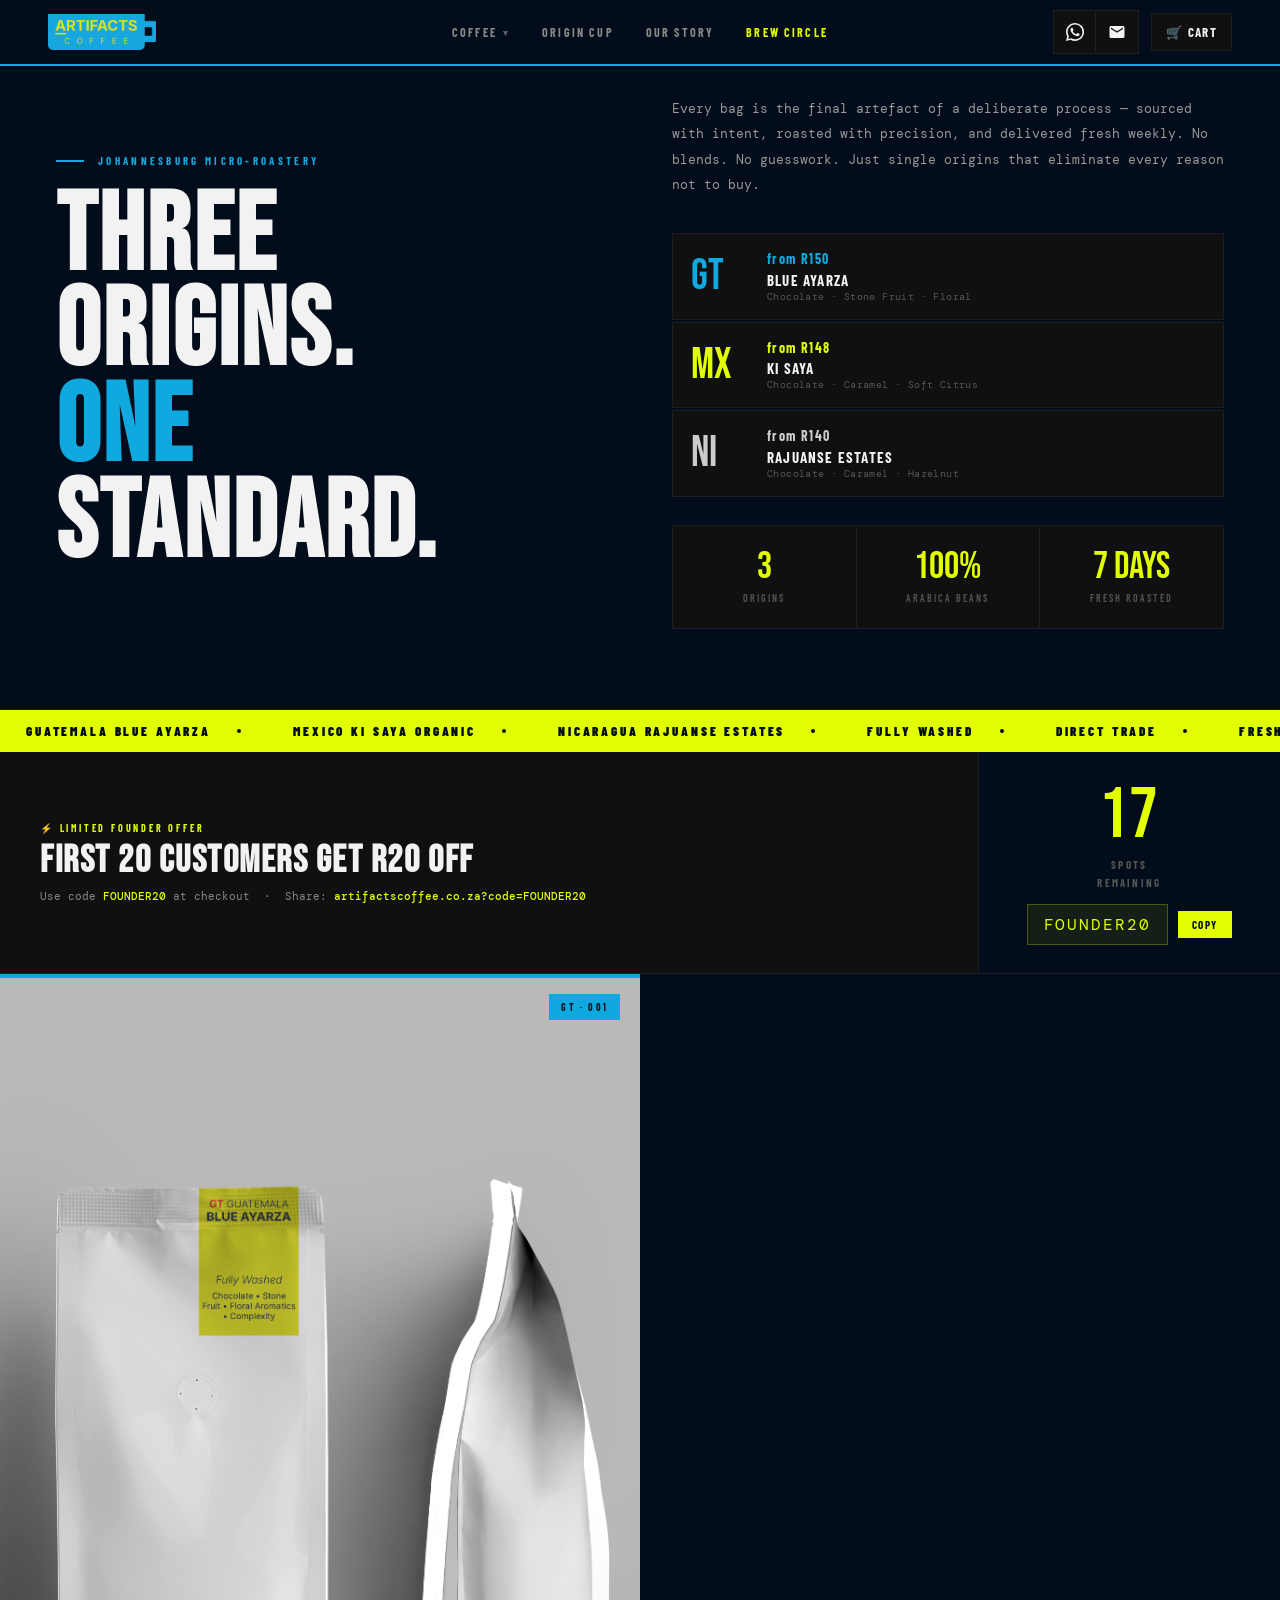
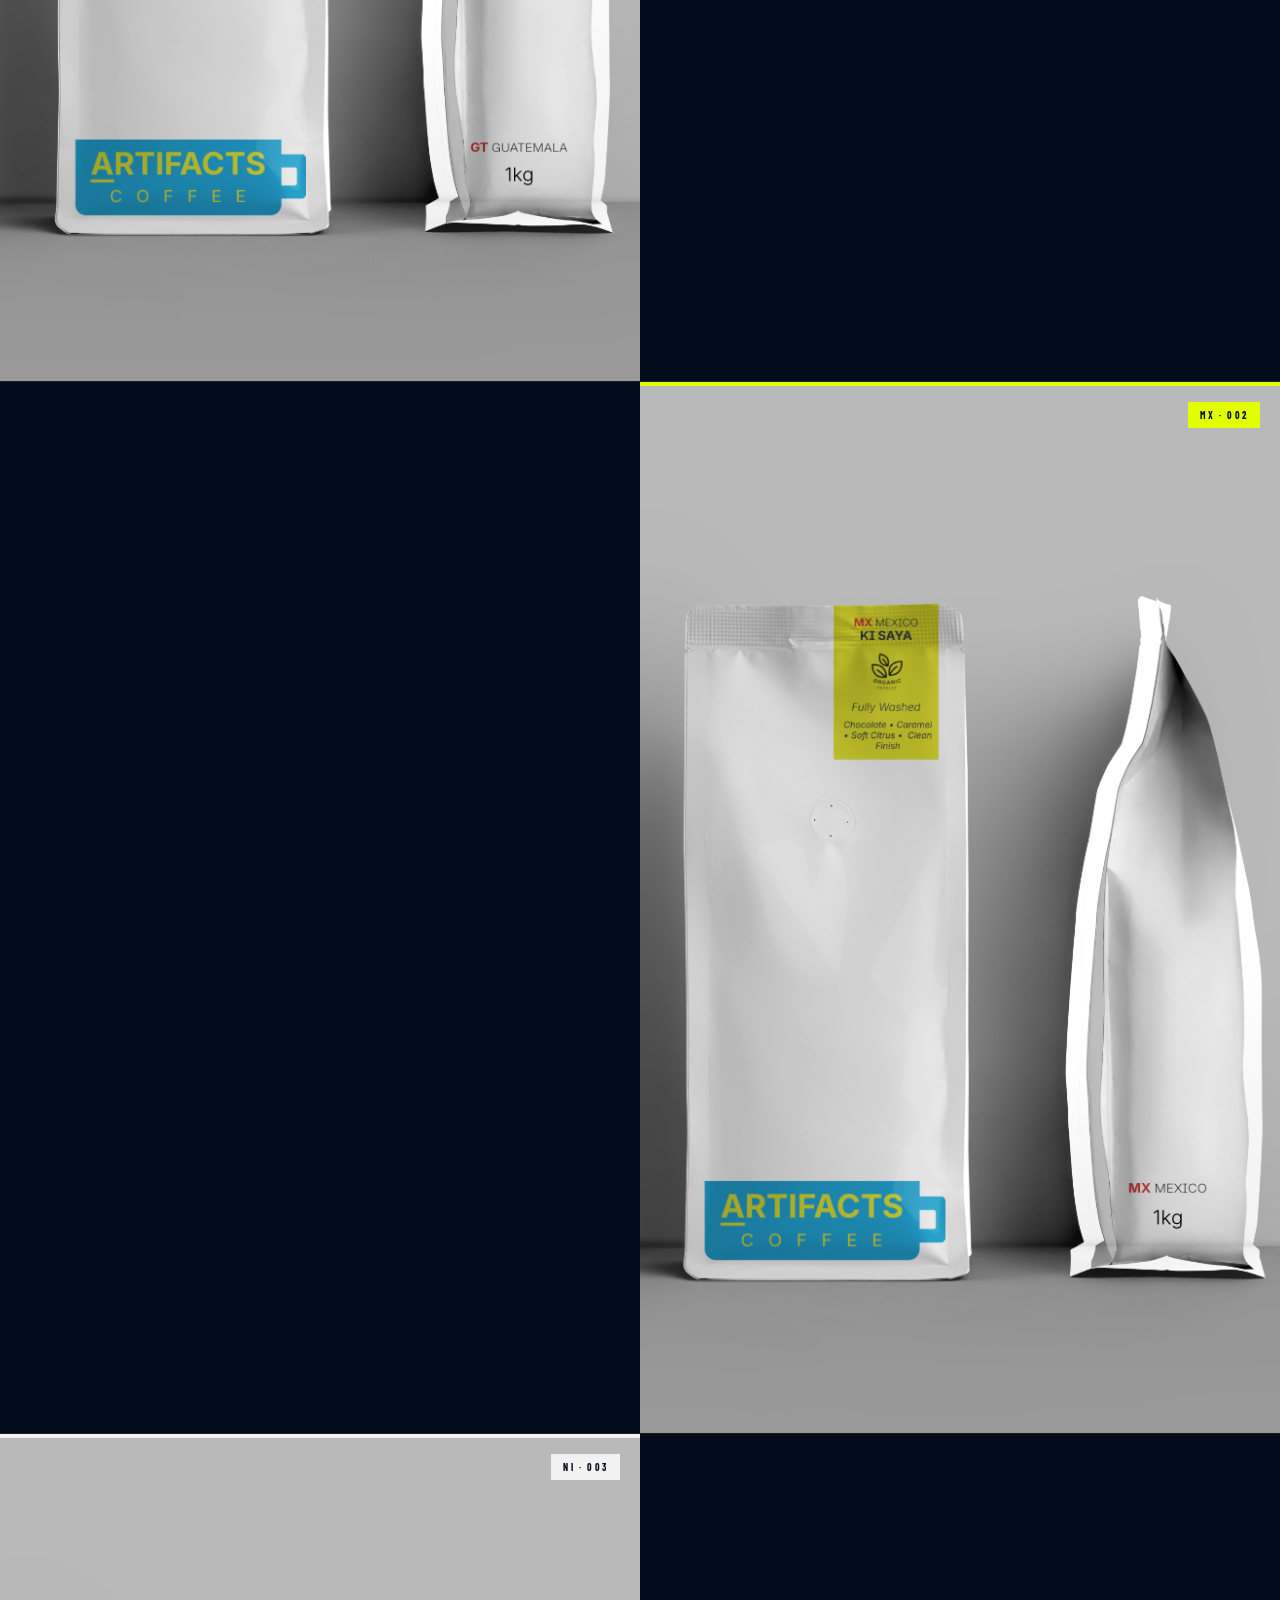
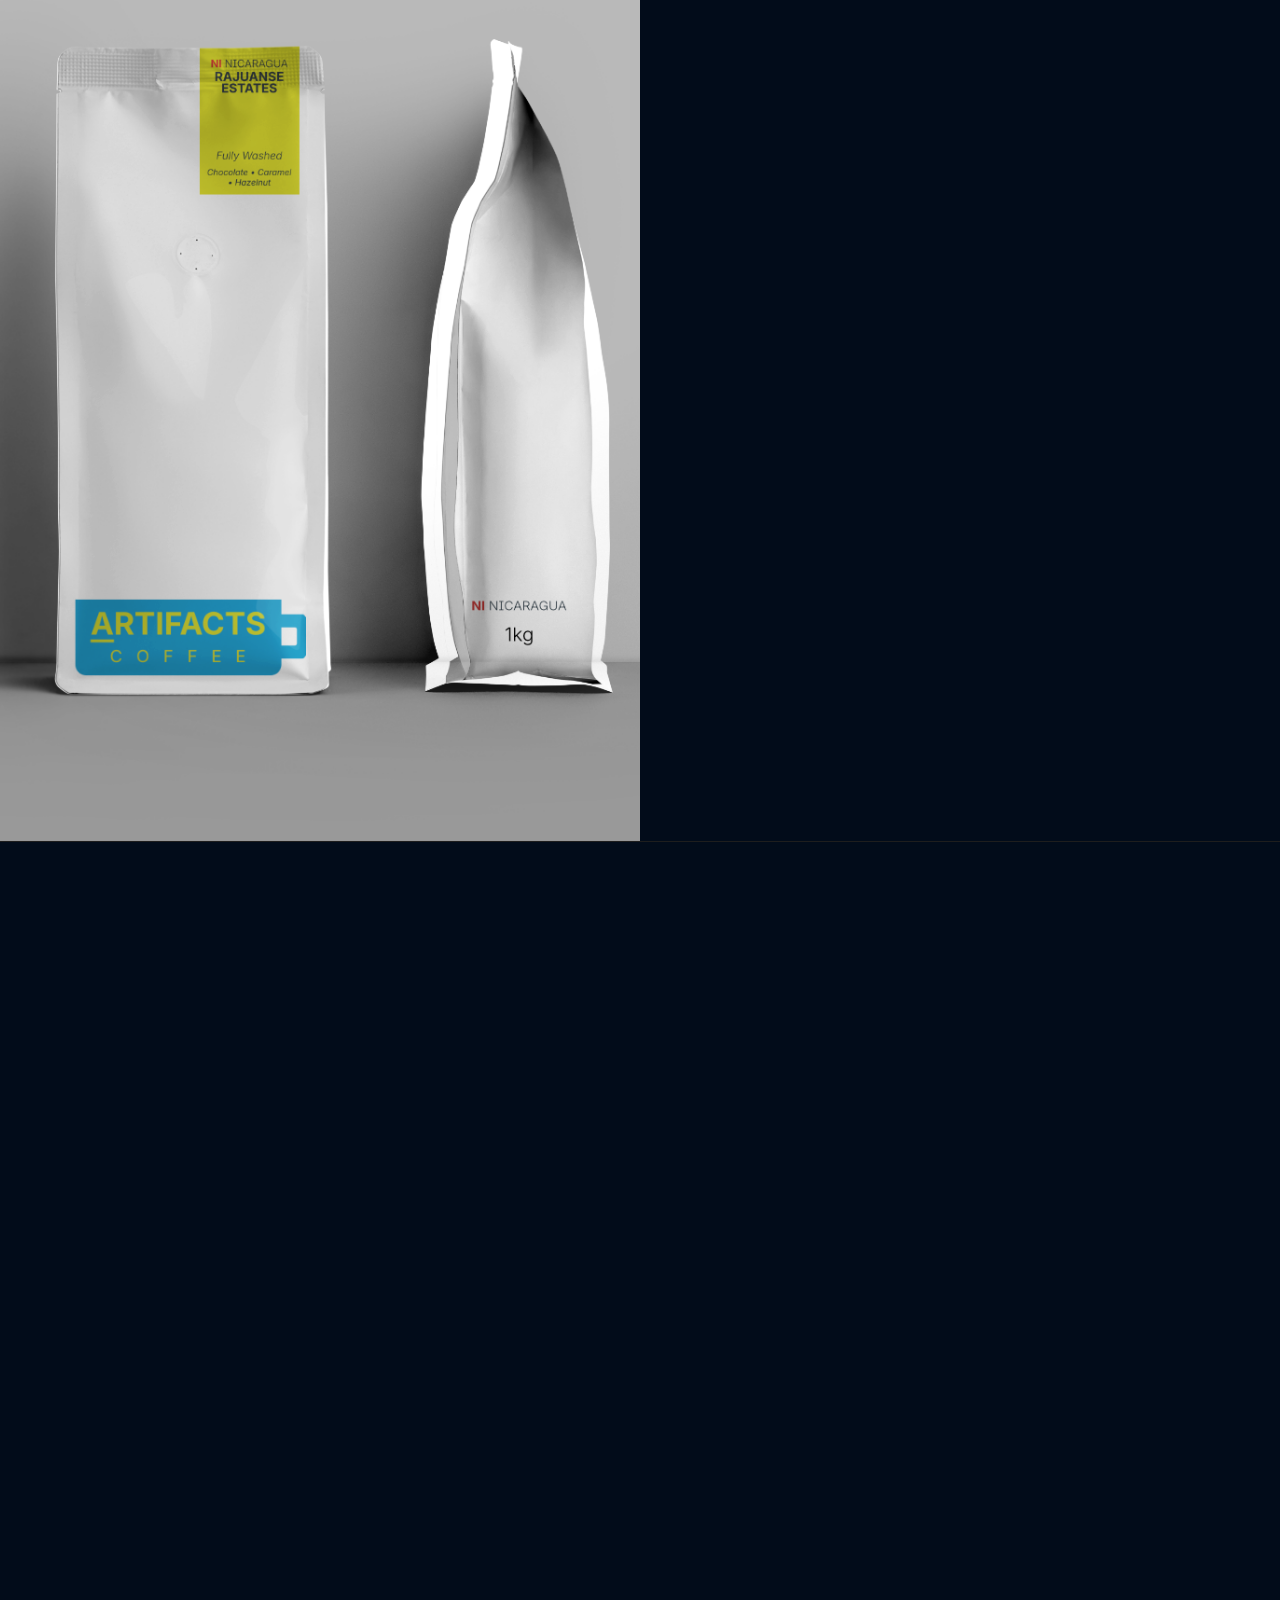
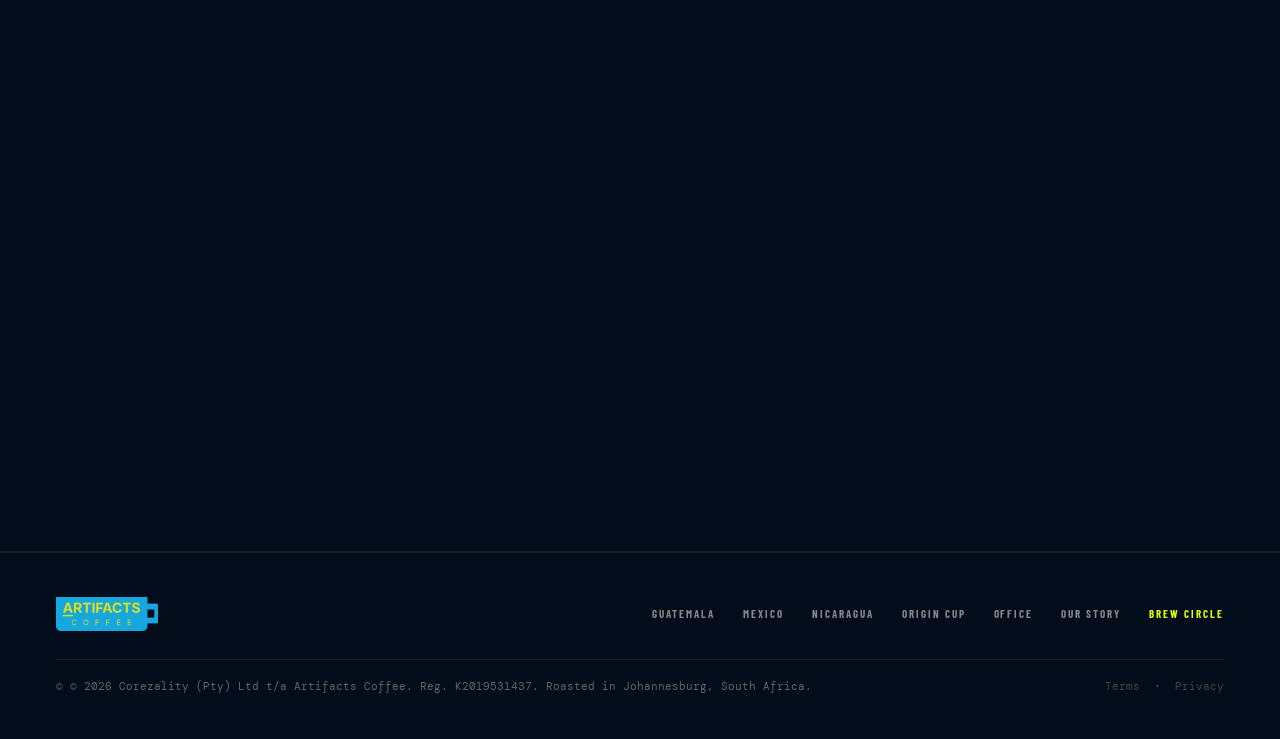
==== commit 6908bc7a: "Legal compliance,collection shipping, site updates - Added collection shipping option (R0, WhatsApp " ====
--- a/index.html
+++ b/index.html
@@ -550,7 +550,7 @@
         <button class="sz-btn" onclick="selectPF(this,'gt','150','Guatemala Blue Ayarza 200g')">200g &mdash; R150</button>
         <button class="sz-btn" onclick="selectPF(this,'gt','75','Guatemala Blue Ayarza 80g')">80g &mdash; R75</button>
       </div>
-      <div class="price-row"><span class="p-curr">R</span><span class="p-amount cc" id="gt-p">600</span><span class="p-note">/ whole bean &middot; incl. VAT</span></div>
+      <div class="price-row"><span class="p-curr">R</span><span class="p-amount cc" id="gt-p">600</span><span class="p-note">/ whole bean </span></div>
       <div class="qty-selector">
         <span class="sz-label">Quantity</span>
         <div class="qty-row">
@@ -562,6 +562,11 @@
       <button class="order-btn btn-c" id="btn-gt" onclick="prepAddToCart('Guatemala Blue Ayarza','gt')">Add to Cart</button>
     </div>
     <div class="trust-row"><span class="titem-sm">&#9889; Roasted fresh weekly</span><span class="titem-sm">&#8617; Satisfaction guaranteed</span><span class="titem-sm">&#10022; Direct trade</span></div>
+    <div style="margin-top:14px; padding-top:14px; border-top:1px solid var(--border); font-family:'DM Mono',monospace; font-size:11px; color:#555; line-height:1.8;">
+      <span style="color:var(--cyan); letter-spacing:0.1em; text-transform:uppercase; font-size:10px;">Storage</span><br>
+      Store in an airtight container, away from heat, light &amp; moisture. Best consumed within 6 weeks of roast date.<br>
+      <span style="color:#3a4a3a; font-size:10px; margin-top:4px; display:block;">⚠ Processed in a facility that handles nuts and other allergens.</span>
+    </div>
     <div class="bean-accordion" id="bean-gt">
       <button class="bean-toggle" onclick="toggleBean('gt')" aria-expanded="false"><span>Behind the Bean</span><span class="bean-icon">+</span></button>
       <div class="bean-body">
@@ -569,7 +574,7 @@
           <div class="bean-spec"><span class="bean-spec-l">Producer</span><span class="bean-spec-v">Smallholder collective</span></div>
           <div class="bean-spec"><span class="bean-spec-l">Region</span><span class="bean-spec-v">Huehuetenango</span></div>
           <div class="bean-spec"><span class="bean-spec-l">Altitude</span><span class="bean-spec-v">1,800 &ndash; 2,000 masl</span></div>
-          <div class="bean-spec"><span class="bean-spec-l">Process</span><span class="bean-spec-v">Fully Washed</span></div>
+          <div class="bean-spec"><span class="bean-spec-l">Process</span><span class="bean-spec-v">Washed</span></div>
         </div>
         <p class="bean-story">Huehuetenango sits at the northern tip of Guatemala&#8217;s Western Highlands, cut off from Pacific moisture by the Cuchumatanes mountain range. That isolation creates a dry microclimate where coffee develops slowly at extreme altitude &mdash; and slowly is exactly what builds this cup&#8217;s complexity. Stone fruit and florals emerge from beans that were never rushed.</p>
       </div>
@@ -595,7 +600,7 @@
         <button class="sz-btn" onclick="selectPF(this,'mx','148','Mexico Ki Saya Organic 200g')">200g &mdash; R148</button>
         <button class="sz-btn" onclick="selectPF(this,'mx','75','Mexico Ki Saya Organic 80g')">80g &mdash; R75</button>
       </div>
-      <div class="price-row"><span class="p-curr">R</span><span class="p-amount cy" id="mx-p">592</span><span class="p-note">/ whole bean &middot; incl. VAT</span></div>
+      <div class="price-row"><span class="p-curr">R</span><span class="p-amount cy" id="mx-p">592</span><span class="p-note">/ whole bean </span></div>
       <div class="qty-selector">
         <span class="sz-label">Quantity</span>
         <div class="qty-row">
@@ -607,6 +612,11 @@
       <button class="order-btn btn-y" id="btn-mx" onclick="prepAddToCart('Mexico Ki Saya','mx')">Add to Cart</button>
     </div>
     <div class="trust-row"><span class="titem-sm">&#127807; Certified organic</span><span class="titem-sm">&#9889; Fresh roasted weekly</span><span class="titem-sm">&#10022; Direct trade</span></div>
+    <div style="margin-top:14px; padding-top:14px; border-top:1px solid var(--border); font-family:'DM Mono',monospace; font-size:11px; color:#555; line-height:1.8;">
+      <span style="color:var(--cyan); letter-spacing:0.1em; text-transform:uppercase; font-size:10px;">Storage</span><br>
+      Store in an airtight container, away from heat, light &amp; moisture. Best consumed within 6 weeks of roast date.<br>
+      <span style="color:#3a4a3a; font-size:10px; margin-top:4px; display:block;">⚠ Processed in a facility that handles nuts and other allergens.</span>
+    </div>
     <div class="bean-accordion" id="bean-mx">
       <button class="bean-toggle" onclick="toggleBean('mx')" aria-expanded="false"><span>Behind the Bean</span><span class="bean-icon">+</span></button>
       <div class="bean-body">
@@ -639,7 +649,7 @@
         <button class="sz-btn" onclick="selectPF(this,'ni','140','Nicaragua Rajuanse Estates 200g')">200g &mdash; R140</button>
         <button class="sz-btn" onclick="selectPF(this,'ni','75','Nicaragua Rajuanse Estates 80g')">80g &mdash; R75</button>
       </div>
-      <div class="price-row"><span class="p-curr">R</span><span class="p-amount cw" id="ni-p">560</span><span class="p-note">/ whole bean &middot; incl. VAT</span></div>
+      <div class="price-row"><span class="p-curr">R</span><span class="p-amount cw" id="ni-p">560</span><span class="p-note">/ whole bean </span></div>
       <div class="qty-selector">
         <span class="sz-label">Quantity</span>
         <div class="qty-row">
@@ -651,6 +661,11 @@
       <button class="order-btn btn-w" id="btn-ni" onclick="prepAddToCart('Nicaragua Rajuanse','ni')">Add to Cart</button>
     </div>
     <div class="trust-row"><span class="titem-sm">&#127969; Estate grown</span><span class="titem-sm">&#9889; Fresh roasted weekly</span><span class="titem-sm">&#10022; Direct trade</span></div>
+    <div style="margin-top:14px; padding-top:14px; border-top:1px solid var(--border); font-family:'DM Mono',monospace; font-size:11px; color:#555; line-height:1.8;">
+      <span style="color:var(--cyan); letter-spacing:0.1em; text-transform:uppercase; font-size:10px;">Storage</span><br>
+      Store in an airtight container, away from heat, light &amp; moisture. Best consumed within 6 weeks of roast date.<br>
+      <span style="color:#3a4a3a; font-size:10px; margin-top:4px; display:block;">⚠ Processed in a facility that handles nuts and other allergens.</span>
+    </div>
     <div class="bean-accordion" id="bean-ni">
       <button class="bean-toggle" onclick="toggleBean('ni')" aria-expanded="false"><span>Behind the Bean</span><span class="bean-icon">+</span></button>
       <div class="bean-body">
@@ -677,10 +692,15 @@
     <div class="divider"></div>
     <div class="pf-selector-wrap">
       <span class="sz-label">Includes</span>
-      <div class="price-row"><span class="p-curr">R</span><span class="p-amount cc" id="dp-p">170</span><span class="p-note">/ 3 &times; 80g curated single origins &middot; incl. VAT</span></div>
+      <div class="price-row"><span class="p-curr">R</span><span class="p-amount cc" id="dp-p">170</span><span class="p-note">/ 3 &times; 80g curated single origins </span></div>
       <button class="order-btn btn-c" id="btn-dp" onclick="prepAddFixedProduct('Artifacts Origin Discovery Pack','dp',170,'3 x 80g curated single origins')">Add Discovery Pack</button>
     </div>
     <div class="trust-row"><span class="titem-sm">&#9889; Roasted fresh weekly</span><span class="titem-sm">&#10022; Curated selection</span><span class="titem-sm">&#127873; Perfect for tasting</span></div>
+    <div style="margin-top:14px; padding-top:14px; border-top:1px solid var(--border); font-family:'DM Mono',monospace; font-size:11px; color:#555; line-height:1.8;">
+      <span style="color:var(--cyan); letter-spacing:0.1em; text-transform:uppercase; font-size:10px;">Storage</span><br>
+      Store in an airtight container, away from heat, light &amp; moisture. Best consumed within 6 weeks of roast date.<br>
+      <span style="color:#3a4a3a; font-size:10px; margin-top:4px; display:block;">⚠ Processed in a facility that handles nuts and other allergens.</span>
+    </div>
   </div>
 </section>
 <!-- OFFICE -->
@@ -806,7 +826,7 @@
     <li><a href="rewards.html" style="color:var(--yellow)">Brew Circle</a></li>
   </ul>
   <div class="foot-copy">
-    <span>&copy; 2026 Artifacts Coffee. Roasted in Johannesburg, South Africa.</span>
+    <span>&copy; © 2026 Corezality (Pty) Ltd t/a Artifacts Coffee. Reg. K2019531437. Roasted in Johannesburg, South Africa.</span>
     <span><a href="terms.html" style="color:#444;text-decoration:none;">Terms</a> &nbsp;&middot;&nbsp; <a href="privacy.html" style="color:#444;text-decoration:none;">Privacy</a></span>
   </div>
 </footer>
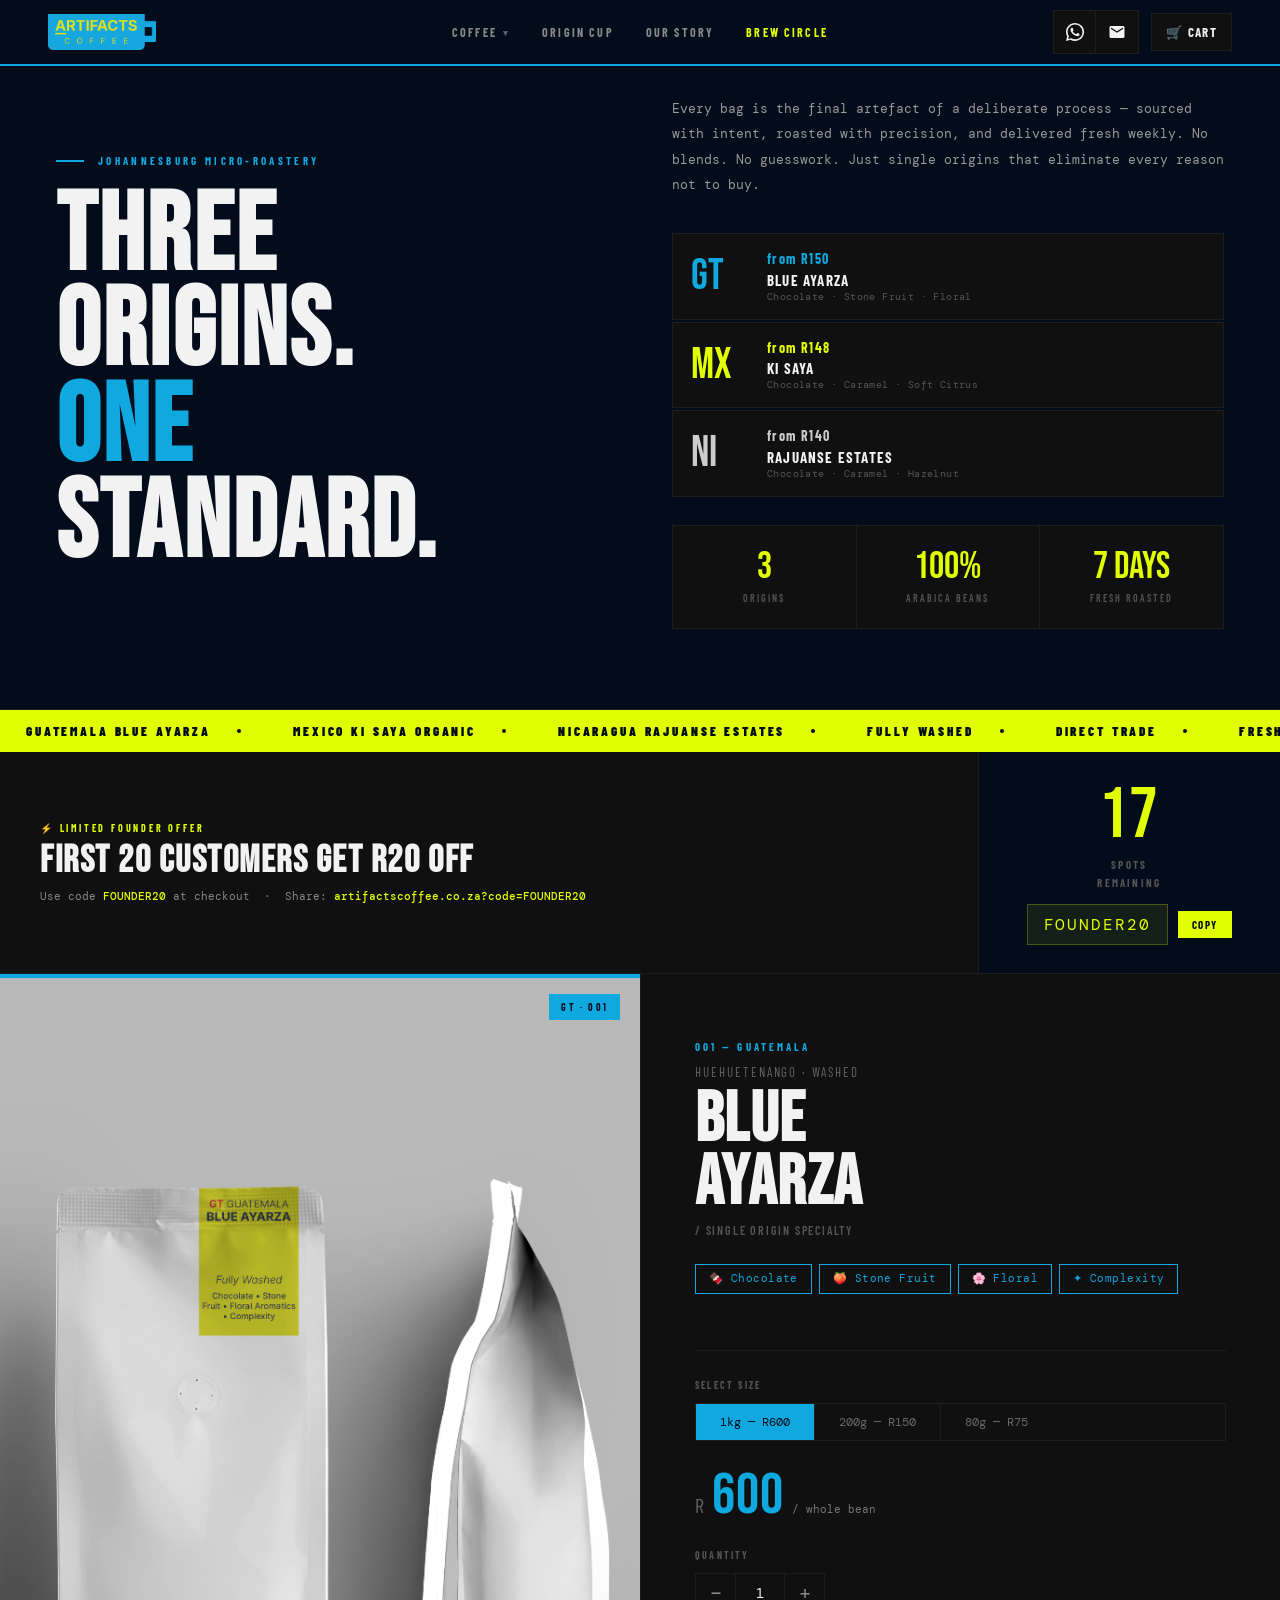
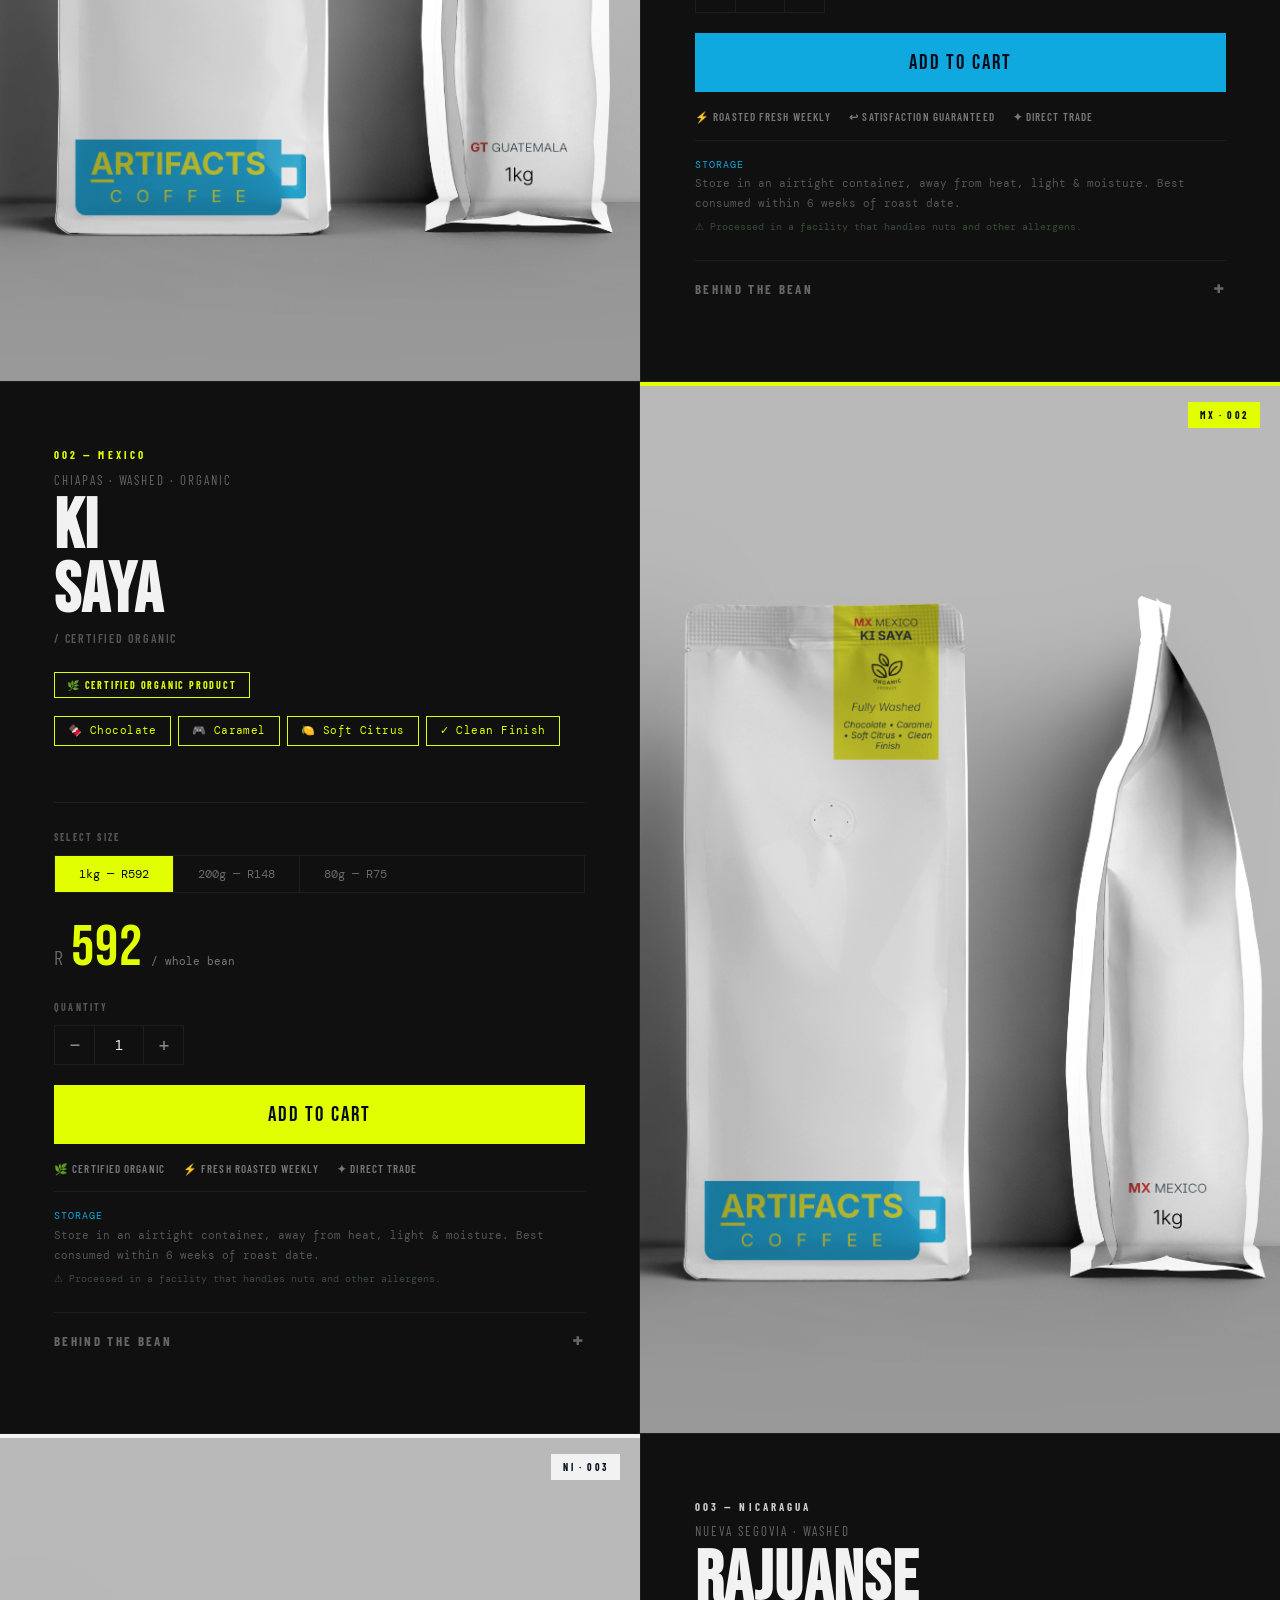
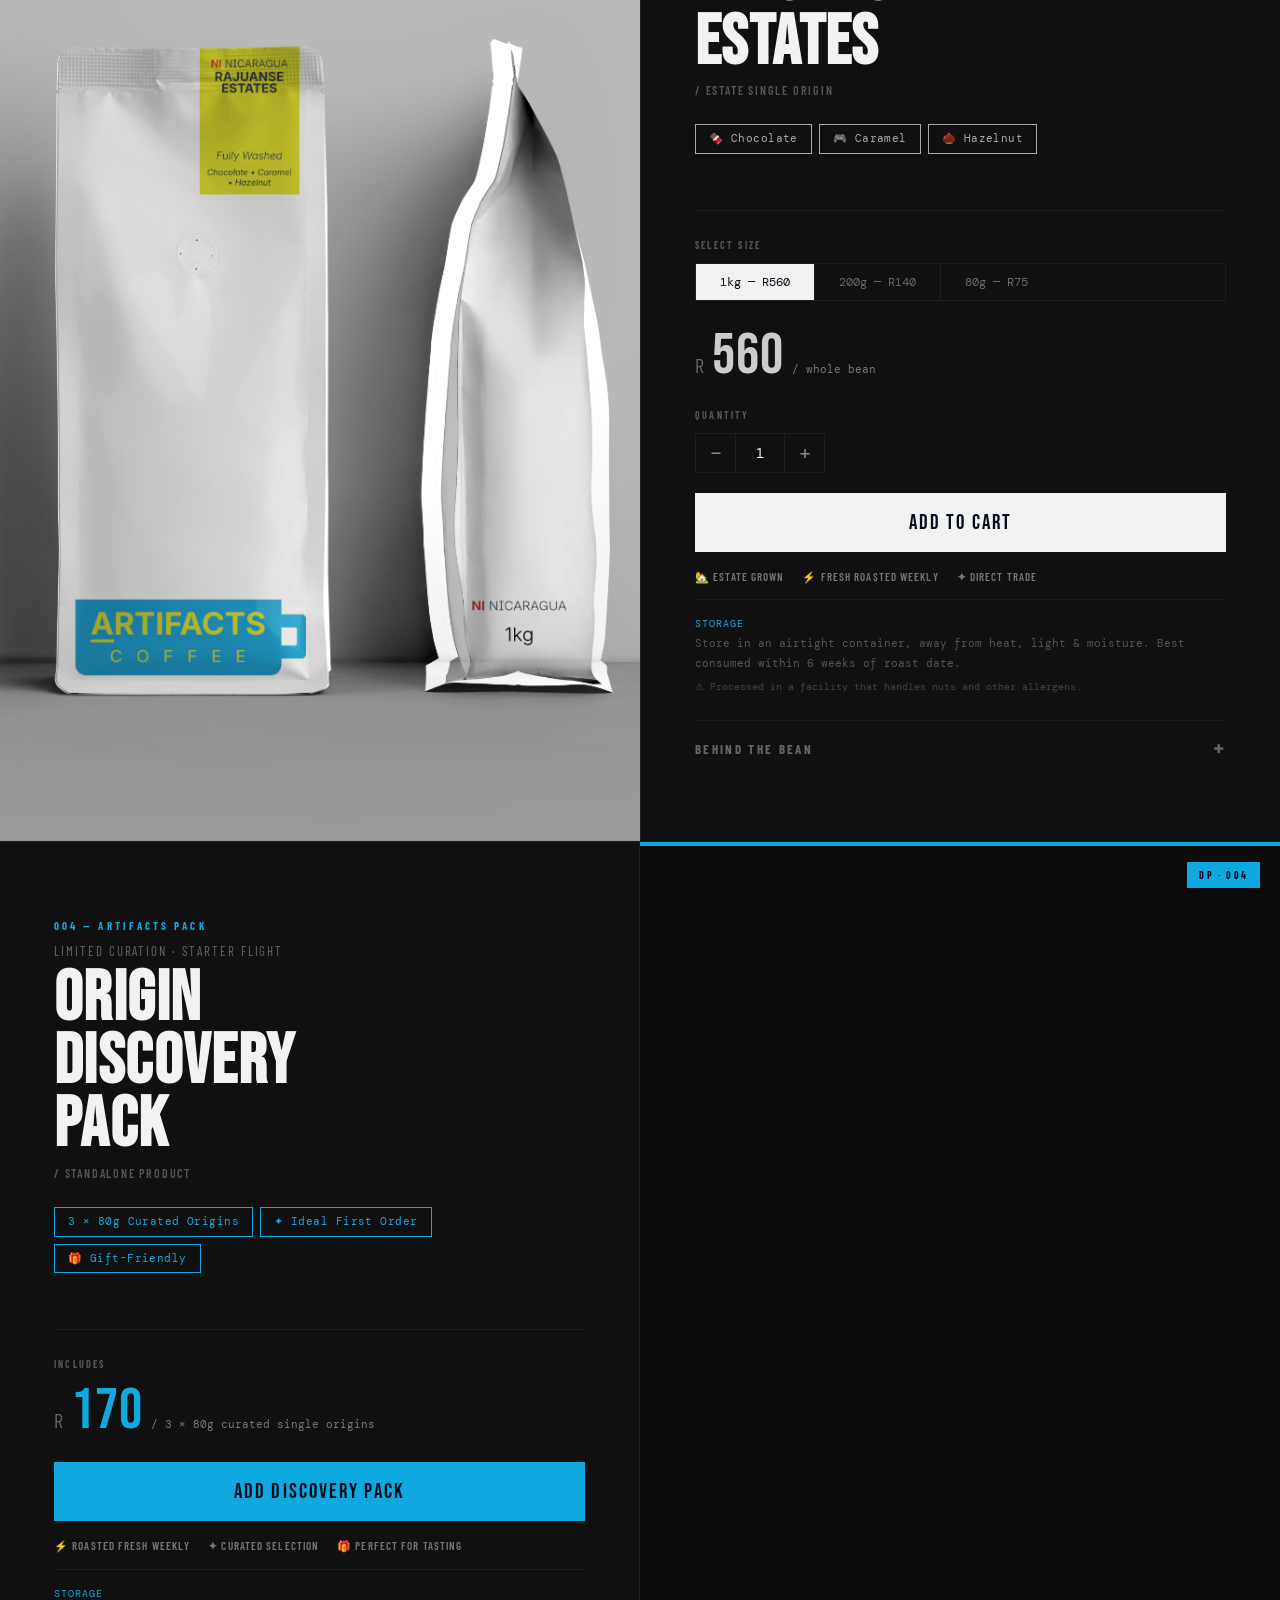
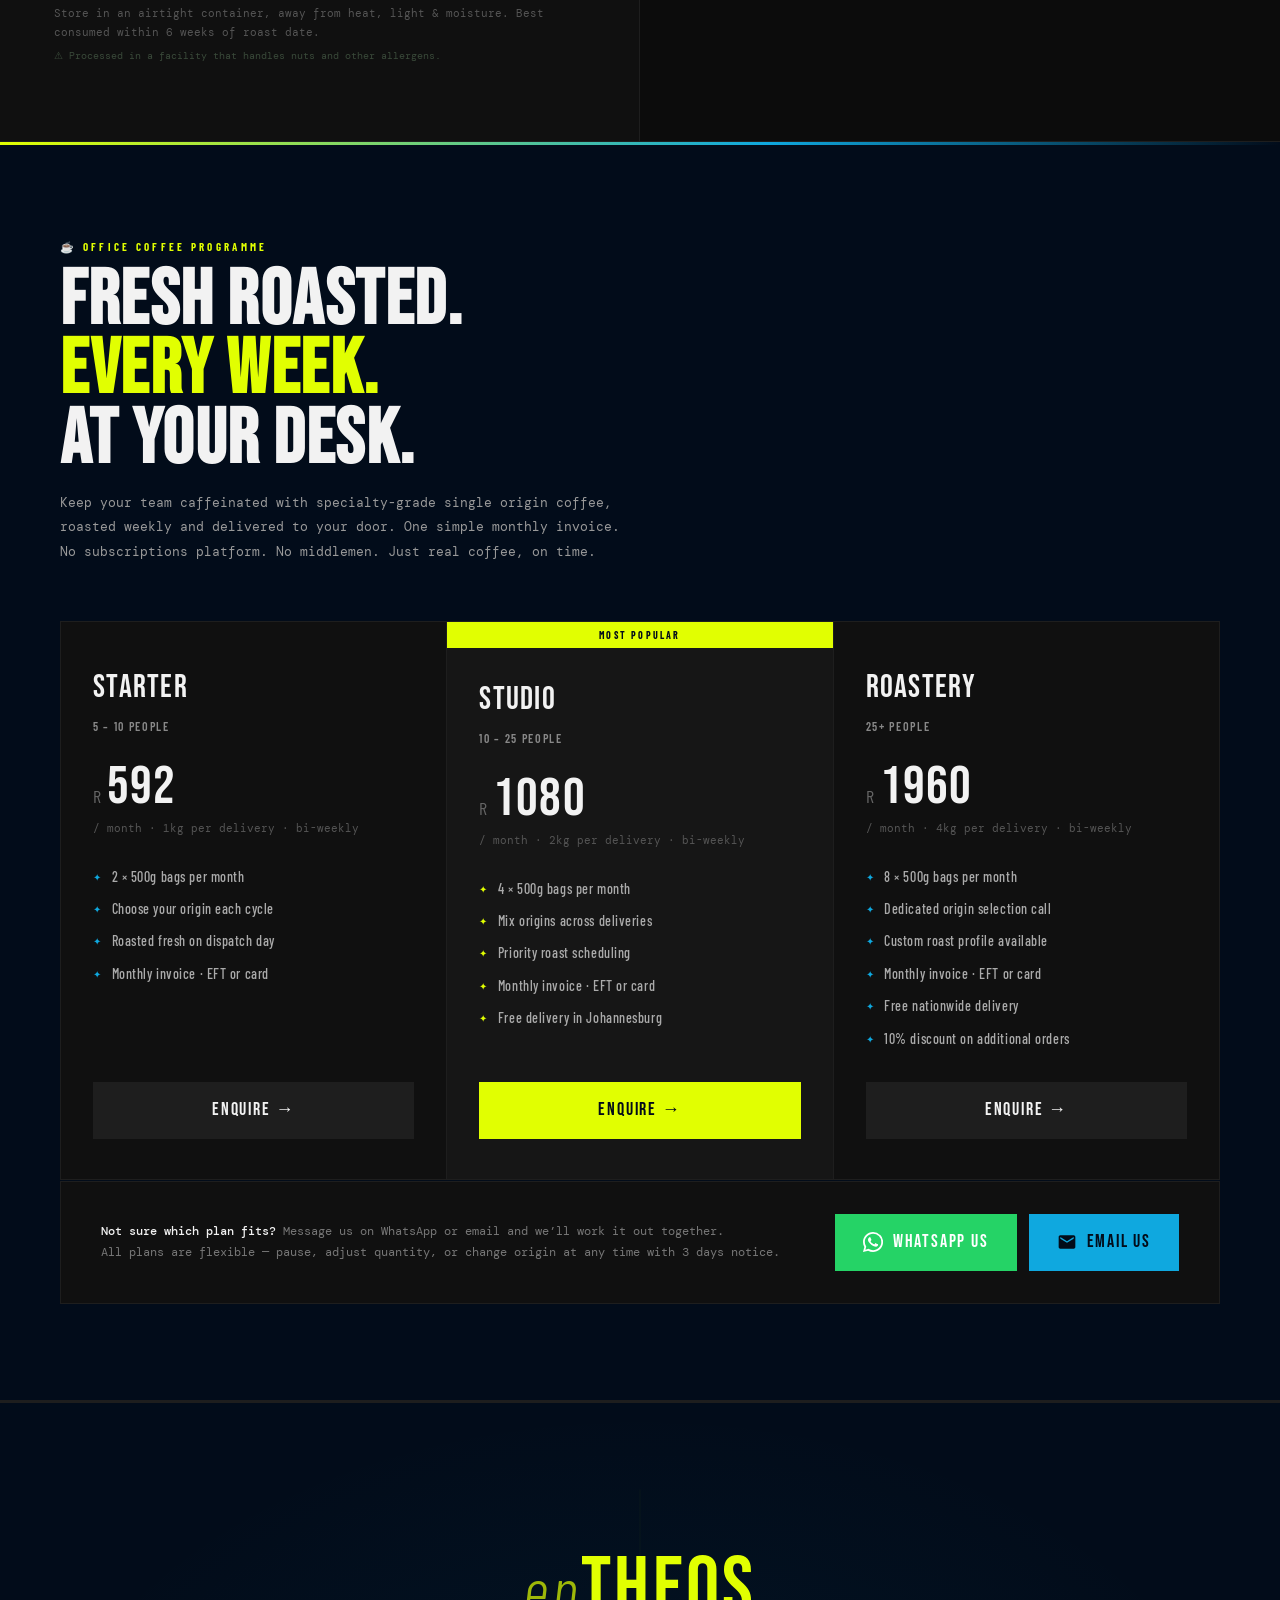
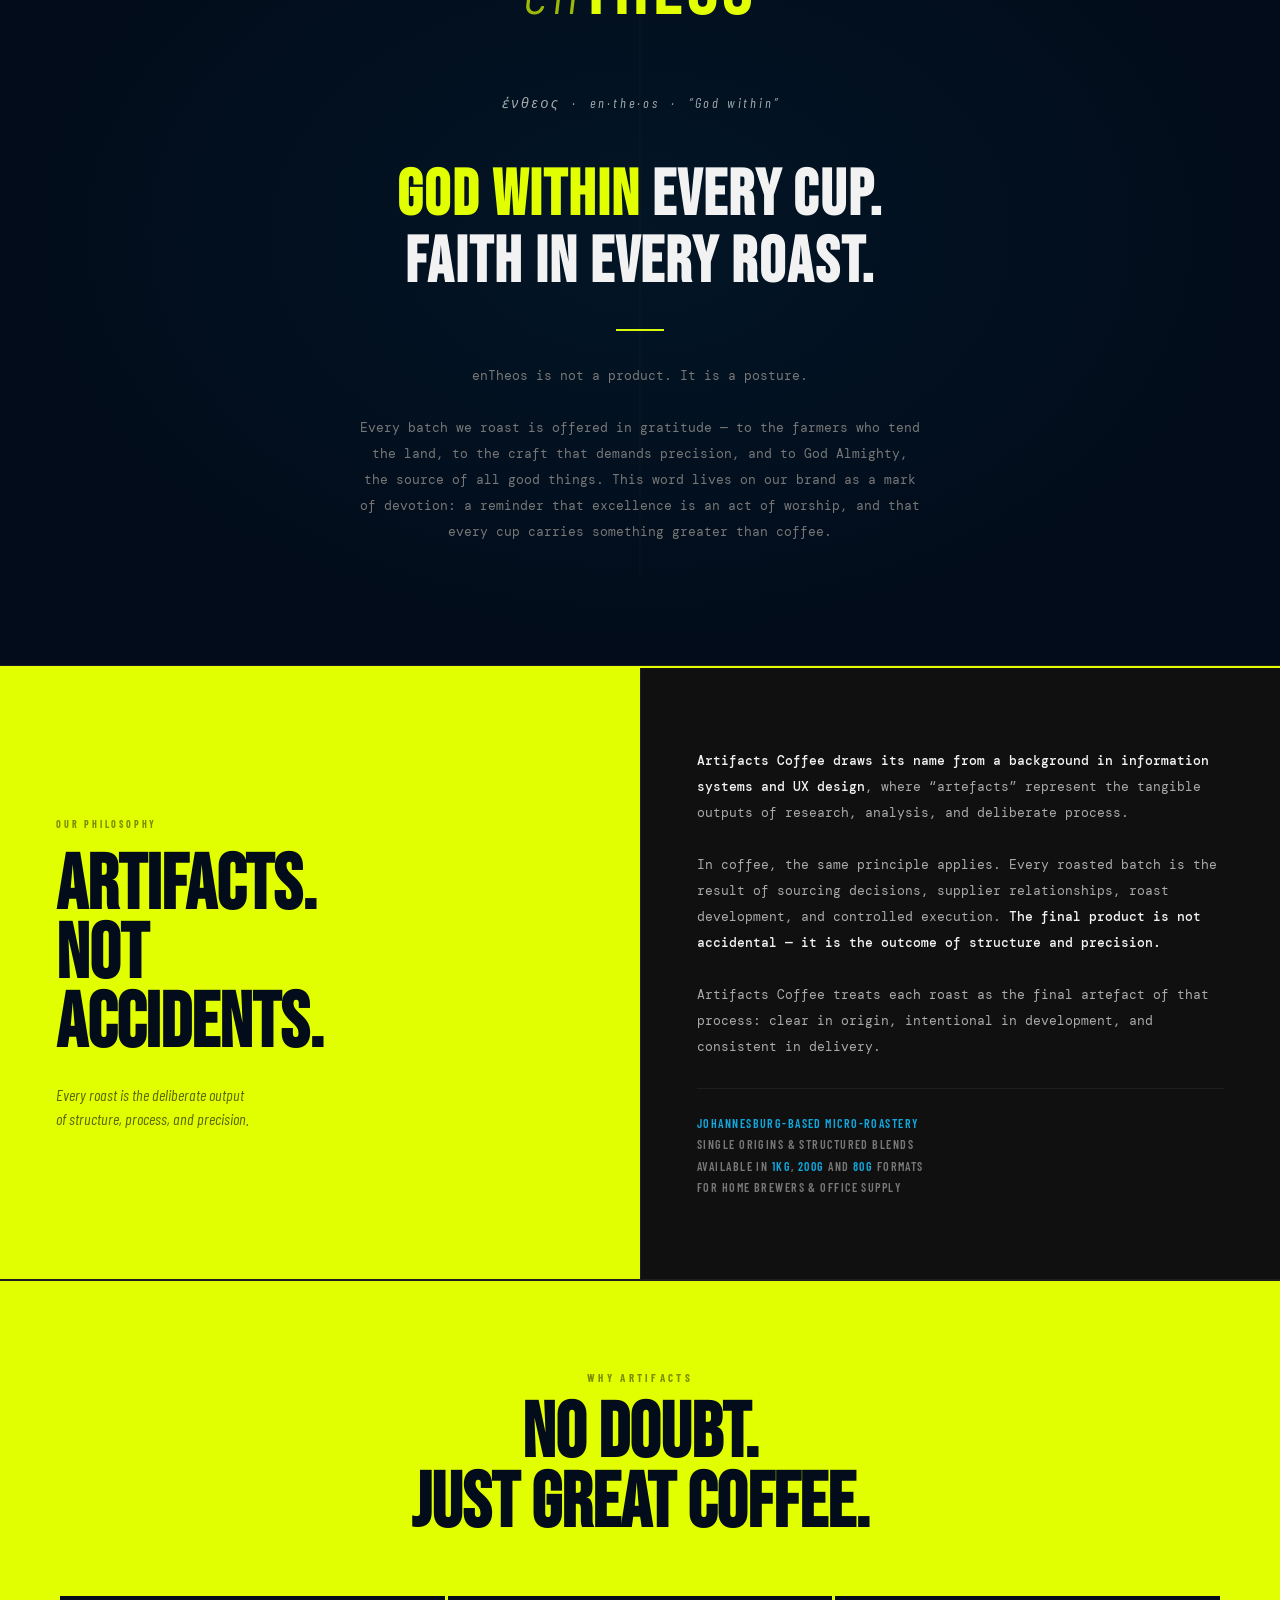
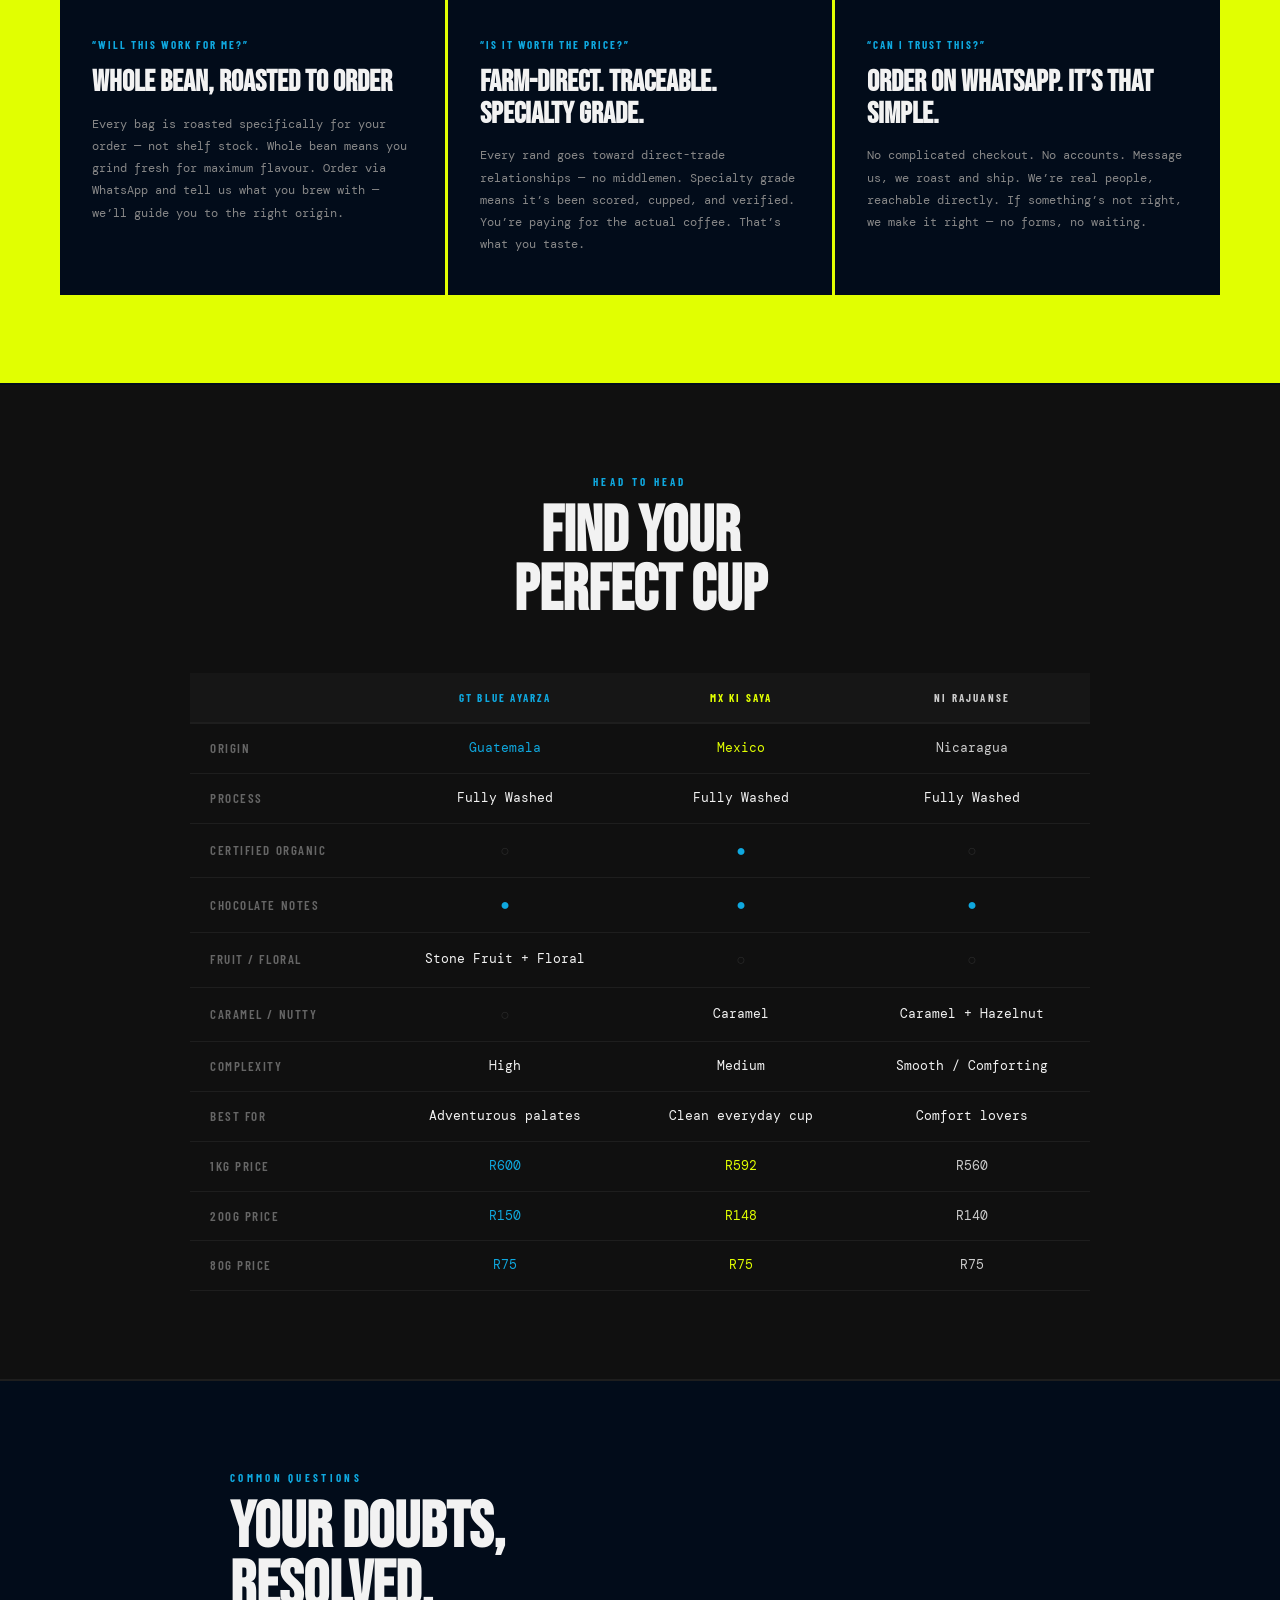
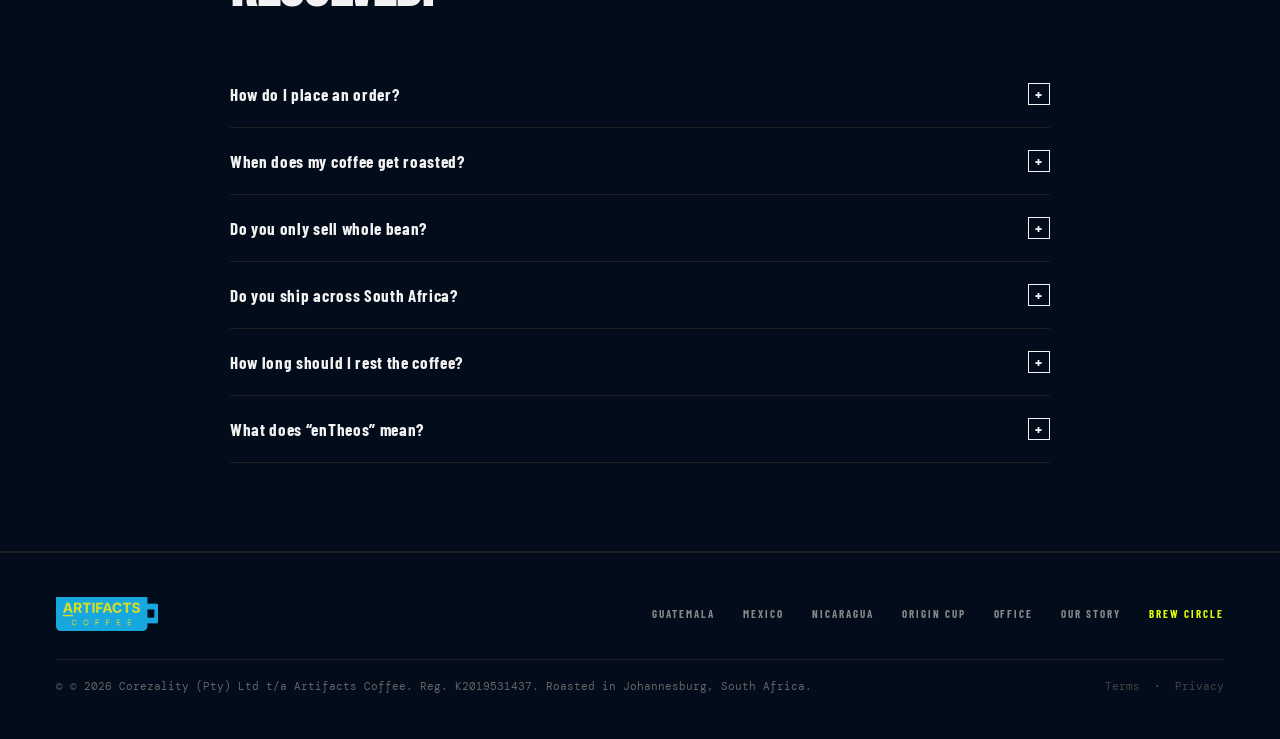
==== commit 33ae1428: "dp-1080 found and placed" ====
--- a/index.html
+++ b/index.html
@@ -682,8 +682,9 @@
 </section>
 
 <!-- DISCOVERY PACK -->
-<section id="discovery-pack" class="product-section gt-theme">
-  <div class="p-info reveal" style="flex:1 1 100%;width:100%;border-left:none;">
+<section id="discovery-pack" class="product-section flip gt-theme">
+  <div class="p-visual"><div class="p-close" style="background-image:url('images/dp-1080.png');background-size:cover;background-position:center center;"></div><div class="p-accent"></div><span class="p-code">DP &middot; 004</span></div>
+  <div class="p-info reveal">
     <p class="p-num" style="color:var(--cyan)">004 &mdash; Artifacts Pack</p>
     <p class="p-country">Limited Curation &middot; Starter Flight</p>
     <h2 class="p-name">Origin<br>Discovery<br>Pack</h2>
@@ -944,7 +945,7 @@
   }
   // nav anchor smooth scroll
   document.querySelectorAll('.nav-links a[href^="#"],.foot-links a[href^="#"]').forEach(a =>
-    a.addEventListener('click', e => { e.preventDefault(); scrollTo(a.getAttribute('href')); dd && dd.classList.remove('open'); }));
+    a.addEventListener('click', e => { e.preventDefault(); scrollToSection(a.getAttribute('href')); dd && dd.classList.remove('open'); }));
   // Netlify Identity
   if (window.netlifyIdentity) {
     netlifyIdentity.on('init', u => { if (u) currentUser = { name: u.user_metadata.full_name||u.email.split('@')[0], email:u.email }; });
@@ -1149,14 +1150,14 @@
   const o=document.getElementById('mobOverlay'),h=document.getElementById('navHam');
   if(o) o.classList.remove('active'); if(h) h.classList.remove('open'); document.body.style.overflow='';
 }
-function scrollTo(target, replace=false) {
+function scrollToSection(target, replace=false) {
   const dest=document.querySelector(target); if (!dest) return;
   const nav=document.querySelector('nav'), off=(nav?nav.offsetHeight:0)+24;
   const top=dest.getBoundingClientRect().top+window.pageYOffset-off;
   if (window.location.hash!==target) history[replace?'replaceState':'pushState'](null,'',target);
   window.scrollTo({top:Math.max(0,top),behavior:'smooth'});
 }
-function navigateMob(e,target) { e.preventDefault(); closeMobInternal(); scrollTo(target,history.state&&history.state.menu==='open'); }
+function navigateMob(e,target) { e.preventDefault(); closeMobInternal(); scrollToSection(target,history.state&&history.state.menu==='open'); }
 window.addEventListener('popstate',()=>{ closeMobInternal(); closeCart(); });
 window.addEventListener('keydown',e=>{ if(e.key==='Escape'){closeCart();closeMob();} });
 function tFaq(btn) {
